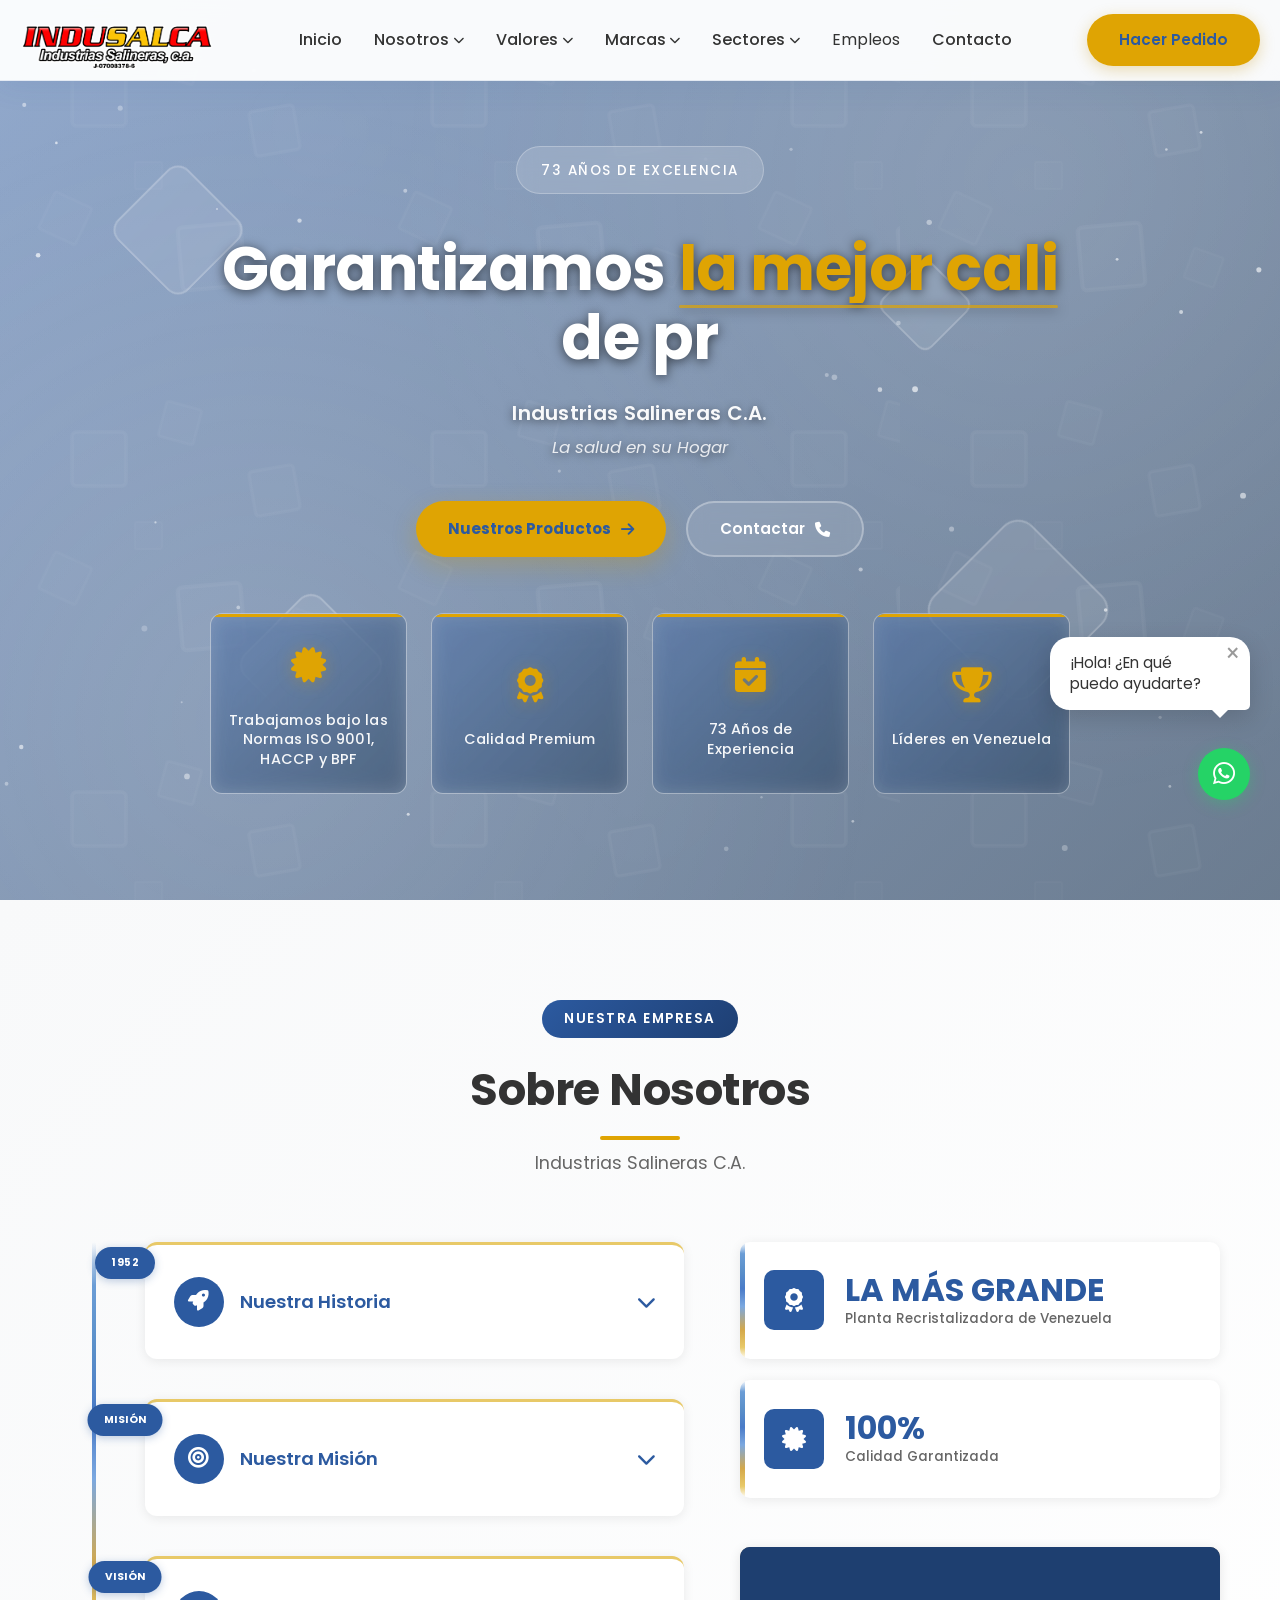
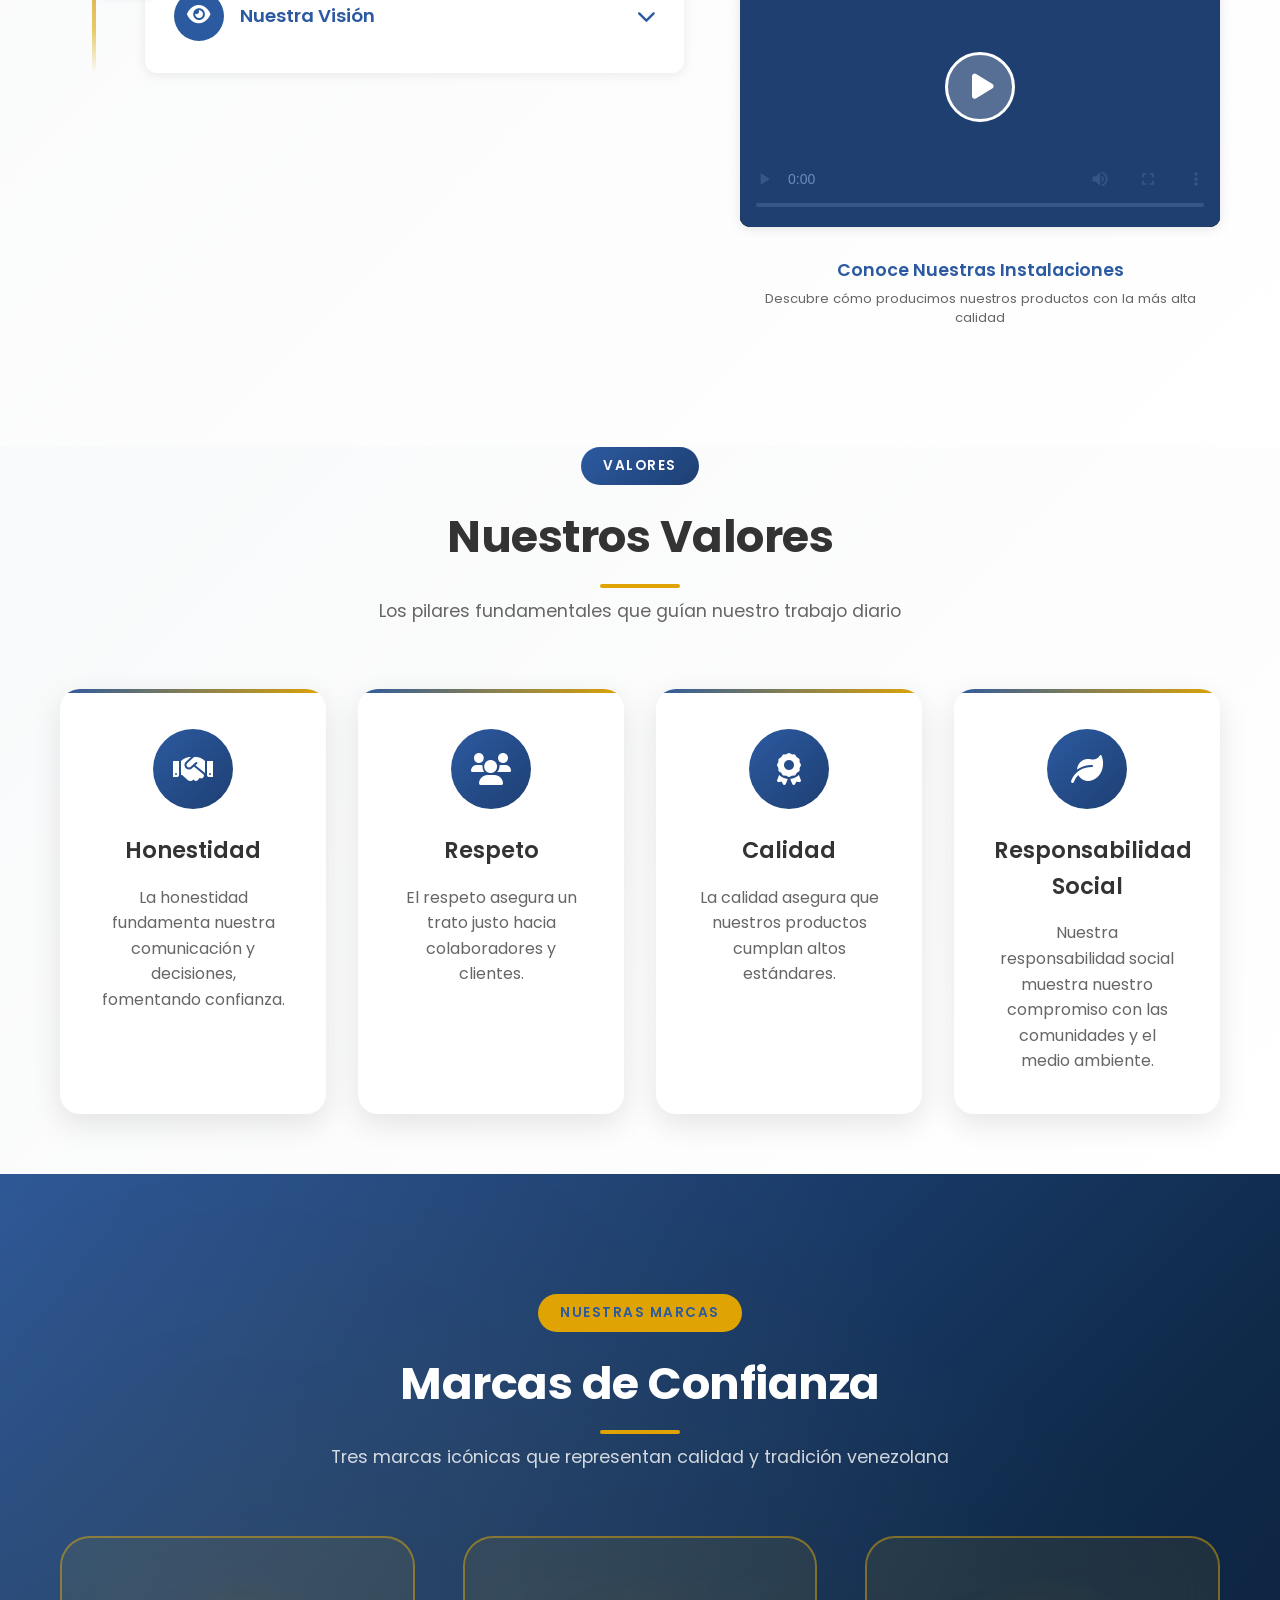
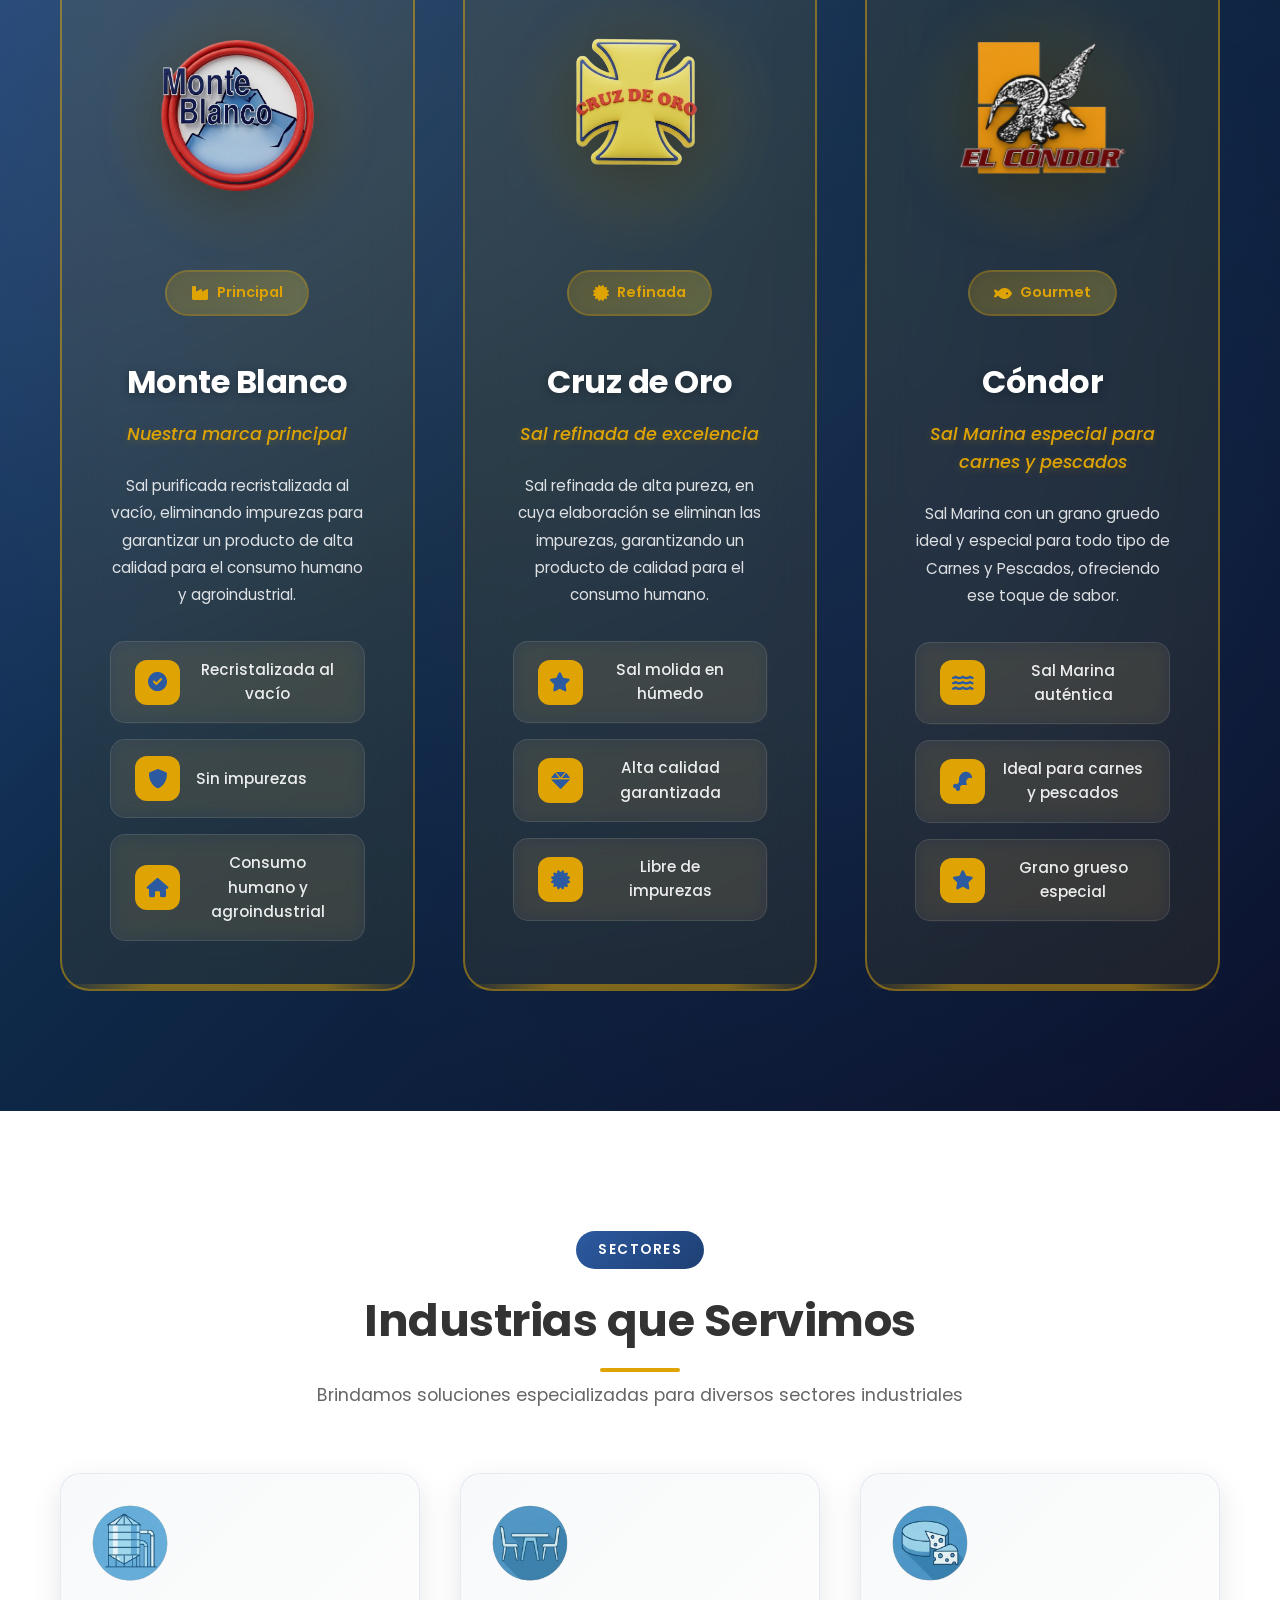
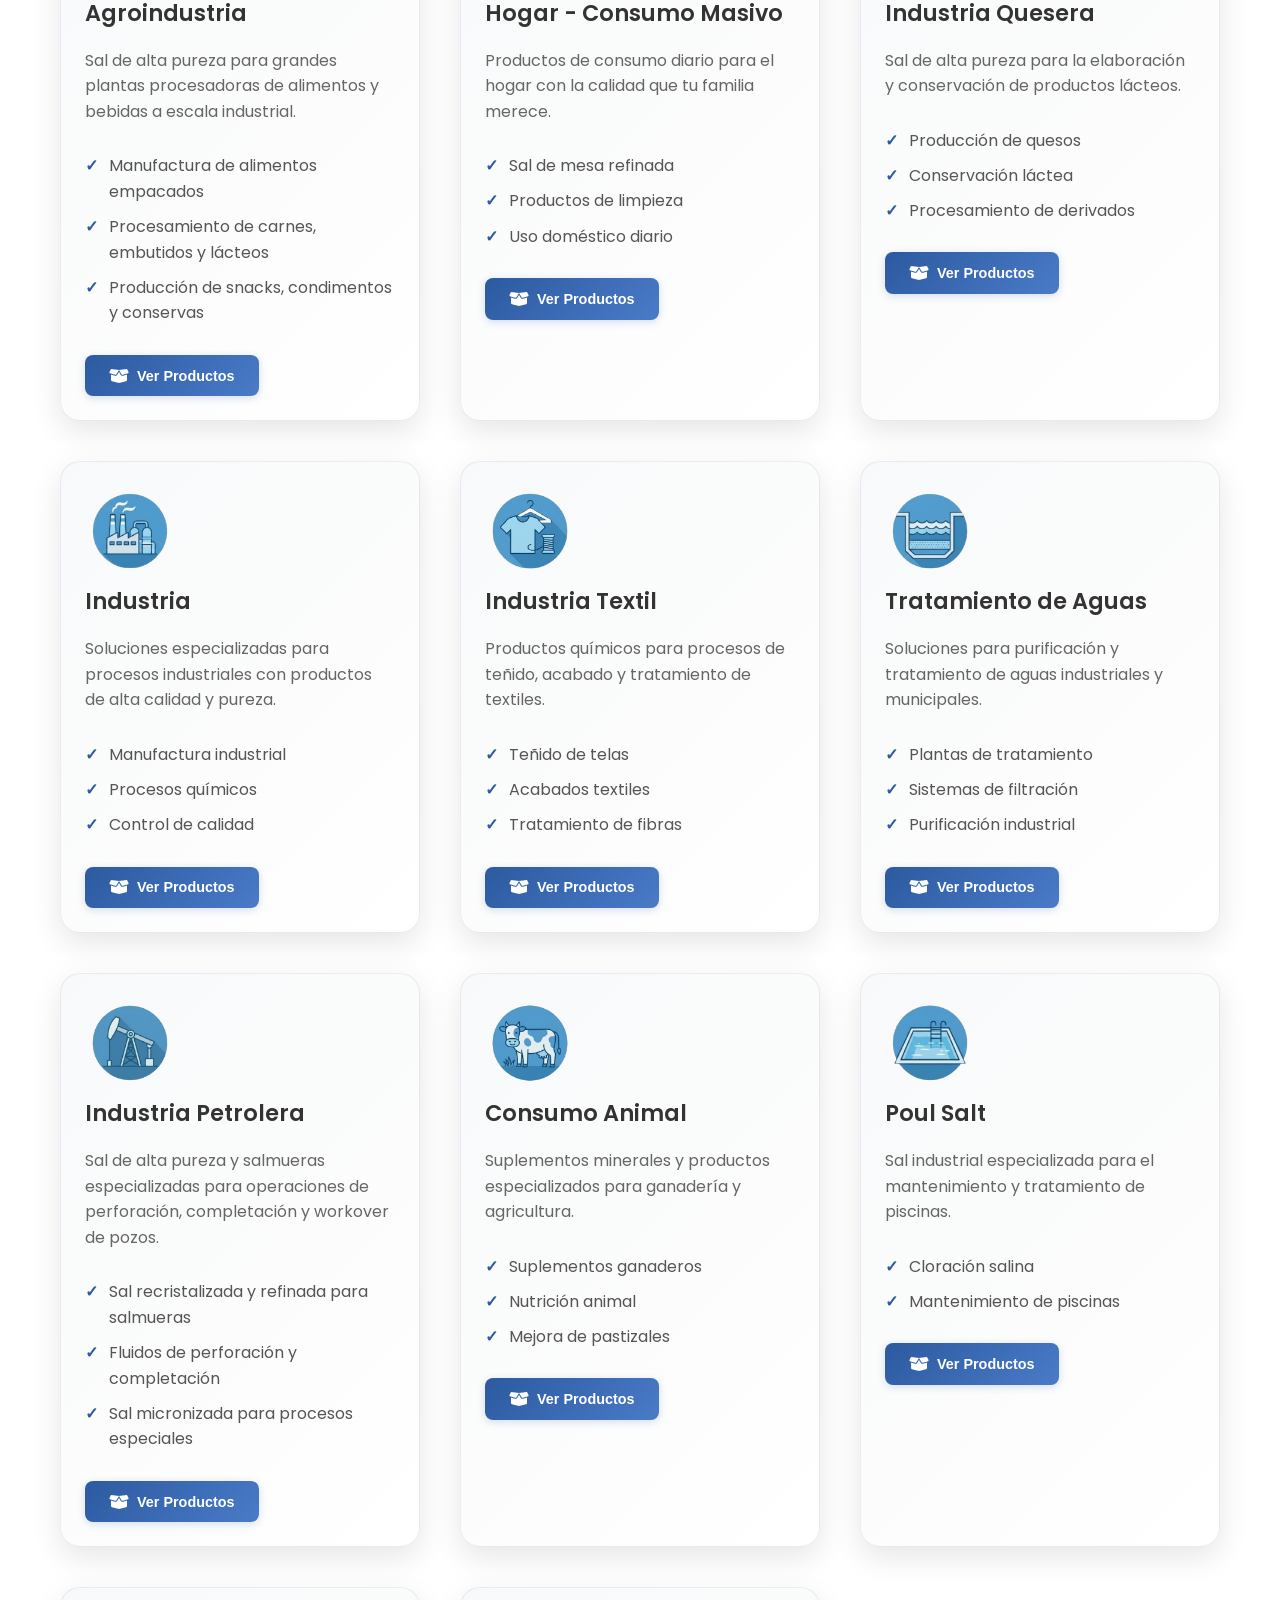
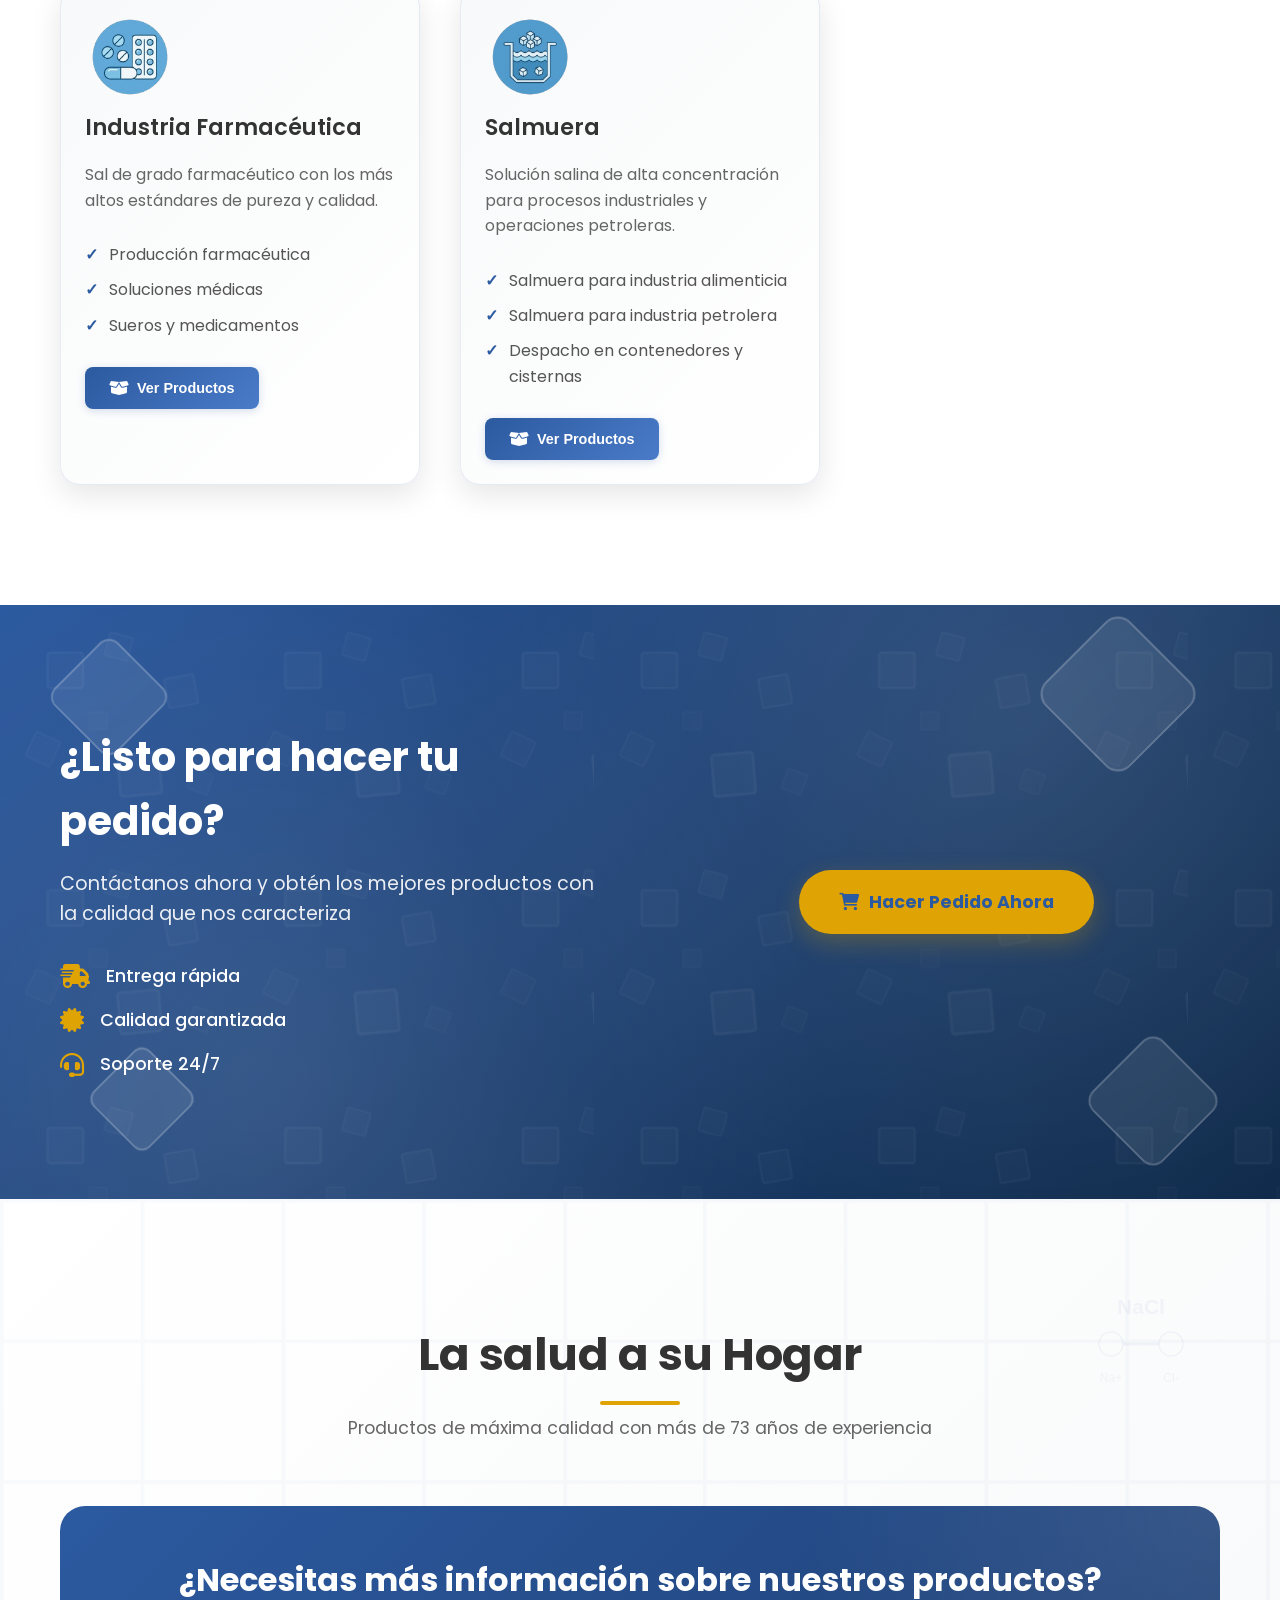
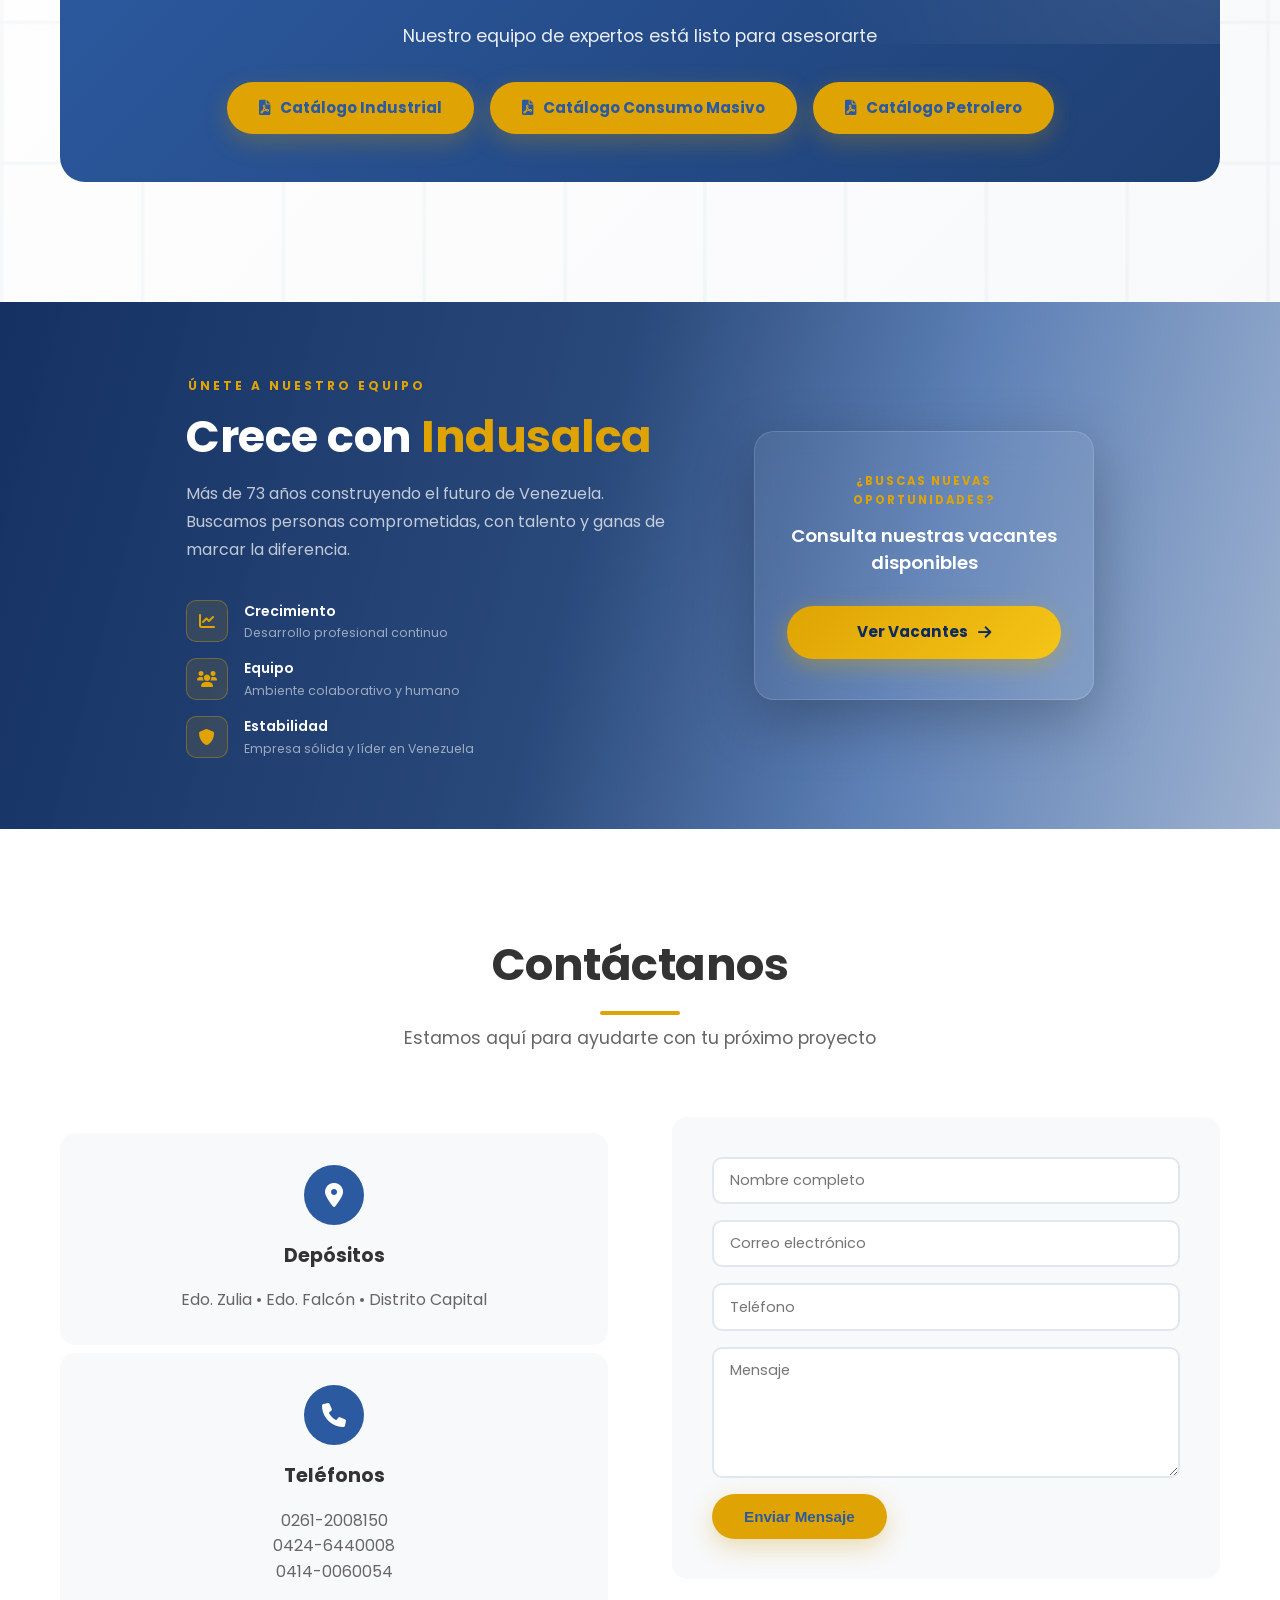
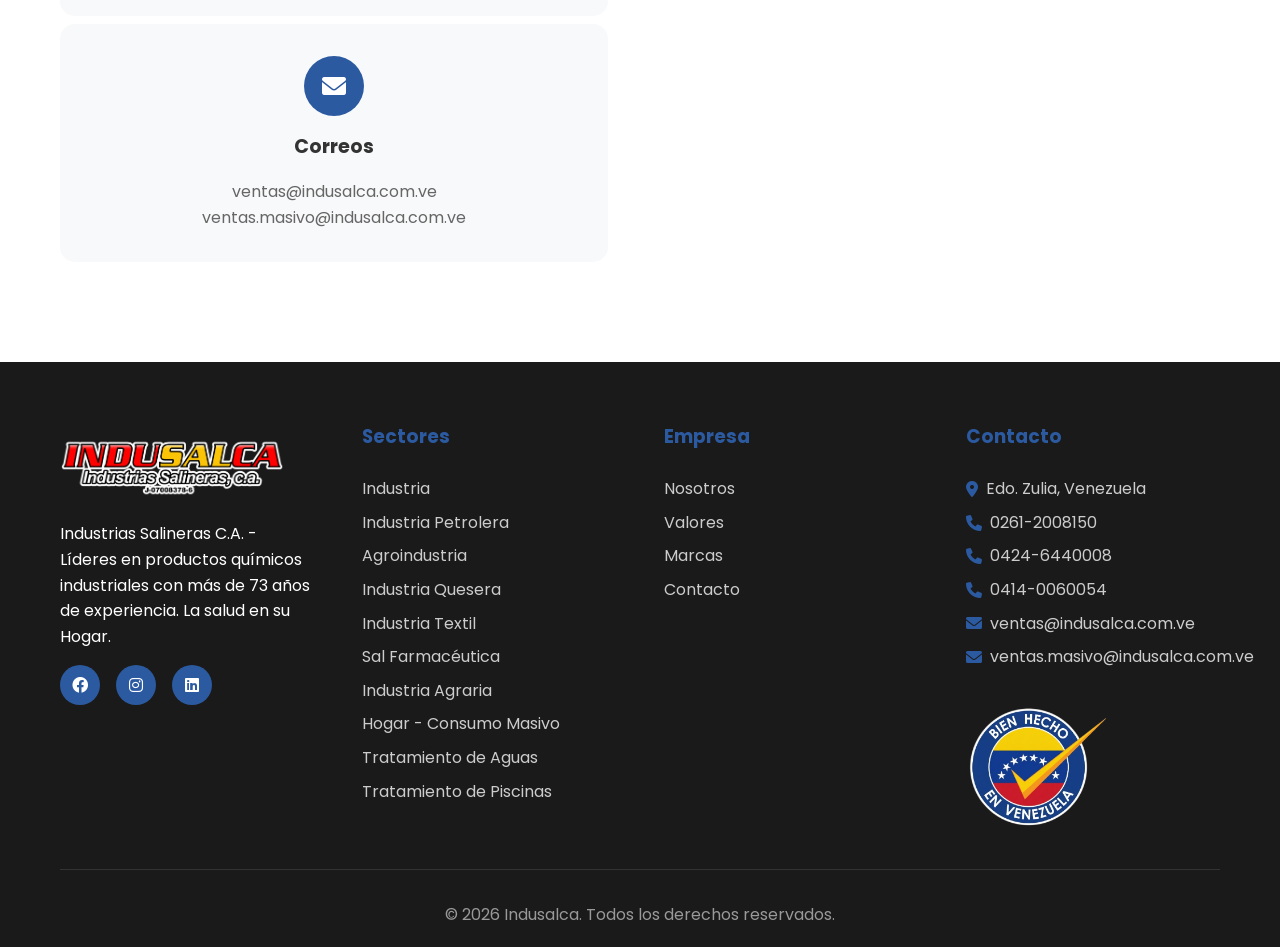
==== index.html @ 2ed5e4b3 "Banner empleos: nueva imagen Unsplash planta industrial" ====
<!DOCTYPE html>
<html lang="es">
<head>
    <meta charset="UTF-8">
    <meta name="viewport" content="width=device-width, initial-scale=1.0">
    <title>Indusalca</title>
    <link rel="icon" type="image/svg+xml" href="catalogo/icono.svg">
    <link rel="alternate icon" href="catalogo/icono.svg">
    <link rel="stylesheet" href="styles.css">
    <link rel="stylesheet" href="assets.css">
    <link rel="stylesheet" href="empleos.css">
    <link href="https://cdnjs.cloudflare.com/ajax/libs/font-awesome/6.0.0/css/all.min.css" rel="stylesheet">
    <link href="https://fonts.googleapis.com/css2?family=Poppins:wght@300;400;500;600;700&display=swap" rel="stylesheet">
</head>
<body>
    <!-- Navigation -->
    <nav class="navbar" id="navbar">
        <div class="nav-container">
            <div class="nav-logo">
                <img src="catalogo/logo1.png" alt="Indusalca" class="logo">
            </div>
            <ul class="nav-menu" id="nav-menu">
                <li class="nav-item">
                    <a href="#home" class="nav-link">Inicio</a>
                </li>
                <li class="nav-item dropdown">
                    <a href="#about" class="nav-link">
                        Nosotros
                        <i class="fas fa-chevron-down dropdown-icon"></i>
                    </a>
                    <ul class="dropdown-menu">
                        <li><a href="#about" onclick="openAccordionFromNav('historia')">Nuestra Historia</a></li>
                        <li><a href="#about" onclick="openAccordionFromNav('mision')">Nuestra Misión</a></li>
                        <li><a href="#about" onclick="openAccordionFromNav('vision')">Nuestra Visión</a></li>
                    </ul>
                </li>
                <li class="nav-item dropdown">
                    <a href="#values" class="nav-link">
                        Valores
                        <i class="fas fa-chevron-down dropdown-icon"></i>
                    </a>
                    <ul class="dropdown-menu">
                        <li><a href="#value-honestidad">Honestidad</a></li>
                        <li><a href="#value-respeto">Respeto</a></li>
                        <li><a href="#value-calidad">Calidad</a></li>
                        <li><a href="#value-responsabilidad">Responsabilidad Social</a></li>
                    </ul>
                </li>
                <li class="nav-item dropdown">
                    <a href="#marcas" class="nav-link">
                        Marcas
                        <i class="fas fa-chevron-down dropdown-icon"></i>
                    </a>
                    <ul class="dropdown-menu">
                        <li><a href="#marcas">Todas las Marcas</a></li>
                        <li><a href="#marcas" onclick="scrollToBrand('monte-blanco')">Monte Blanco</a></li>
                        <li><a href="#marcas" onclick="scrollToBrand('cruz-de-oro')">Cruz de Oro</a></li>
                        <li><a href="#marcas" onclick="scrollToBrand('condor')">Cóndor</a></li>
                    </ul>
                </li>
                <li class="nav-item dropdown">
                    <a href="#industries" class="nav-link">
                        Sectores
                        <i class="fas fa-chevron-down dropdown-icon"></i>
                    </a>
                    <ul class="dropdown-menu">
                        <li><a href="#industries" onclick="openSectorFromNav('industria')">Industria</a></li>
                        <li><a href="#industries" onclick="openSectorFromNav('petrolera')">Industria Petrolera</a></li>
                        <li><a href="#industries" onclick="openSectorFromNav('agroindustria')">Agroindustria</a></li>
                        <li><a href="#industries" onclick="openSectorFromNav('quesera')">Industria Quesera</a></li>
                        <li><a href="#industries" onclick="openSectorFromNav('textil')">Industria Textil</a></li>
                        <li><a href="#industries" onclick="openSectorFromNav('farmaceutica')">Industria Farmacéutica</a></li>
                        <li><a href="#industries" onclick="openSectorFromNav('agraria')">Consumo Animal</a></li>
                        <li><a href="#industries" onclick="openSectorFromNav('hogar')">Hogar - Consumo Masivo</a></li>
                        <li><a href="#industries" onclick="openSectorFromNav('aguas')">Tratamiento de Aguas</a></li>
                        <li><a href="#industries" onclick="openSectorFromNav('piscinas')">Poul Salt</a></li>
                    </ul>
                </li>
                <li class="nav-item">
                    <a href="#empleos-banner" class="nav-link nav-link-empleos">Empleos</a>
                </li>
                <li class="nav-item">
                    <a href="#contact" class="nav-link">Contacto</a>
                </li>
            </ul>
            <div class="nav-actions">
                <a href="#order" class="btn btn-order">Hacer Pedido</a>
            </div>
            <div class="hamburger" id="hamburger">
                <span class="bar"></span>
                <span class="bar"></span>
                <span class="bar"></span>
            </div>
        </div>
    </nav>

    <!-- Hero Section -->
    <section id="home" class="hero">
        <div class="hero-background">
            <div class="hero-overlay"></div>
            <div class="floating-elements">
                <div class="floating-element element-1"></div>
                <div class="floating-element element-2"></div>
                <div class="floating-element element-3"></div>
                <div class="floating-element element-4"></div>
            </div>
        </div>
        <div class="hero-content">
            <div class="hero-badge">
                <span class="badge-text">73 años de excelencia</span>
            </div>
            <div class="hero-text">
                <h1 class="hero-title">
                    <span class="animate-text">Garantizamos</span>
                    <span class="animate-text delay-1 highlight">la mejor calidad</span>
                    <span class="animate-text delay-2">de productos</span>
                </h1>
                <p class="hero-subtitle">
                    <span class="company-name">Industrias Salineras C.A.</span>
                    <span class="tagline">La salud en su Hogar</span>
                </p>
                <div class="hero-buttons">
                    <a href="#industries" class="btn btn-primary">
                        <span>Nuestros Productos</span>
                        <i class="fas fa-arrow-right"></i>
                    </a>
                    <a href="#contact" class="btn btn-secondary">
                        <span>Contactar</span>
                        <i class="fas fa-phone"></i>
                    </a>
                </div>
            </div>
            <div class="hero-stats">
                <div class="stat-item">
                    <div class="stat-icon">
                        <i class="fas fa-certificate"></i>
                    </div>
                    <div class="stat-label">Trabajamos bajo las Normas ISO 9001, HACCP y BPF</div>
                </div>
                <div class="stat-item">
                    <div class="stat-icon">
                        <i class="fas fa-award"></i>
                    </div>
                    <div class="stat-label">Calidad Premium</div>
                </div>
                <div class="stat-item">
                    <div class="stat-icon">
                        <i class="fas fa-calendar-check"></i>
                    </div>
                    <div class="stat-label">73 Años de Experiencia</div>
                </div>
                <div class="stat-item">
                    <div class="stat-icon">
                        <i class="fas fa-trophy"></i>
                    </div>
                    <div class="stat-label">Líderes en Venezuela</div>
                </div>
            </div>
        </div>
        
    </section>

    <!-- About Section -->
    <section id="about" class="about">
        <div class="container">
            <div class="section-header">
                <div class="section-badge">Nuestra Empresa</div>
                <h2 class="section-title">Sobre Nosotros</h2>
                <p class="section-subtitle">Industrias Salineras C.A.</p>
            </div>
            <div class="about-content">
                <div class="about-timeline-wrapper">
                    <div class="about-timeline">
                        <div class="timeline-item accordion-item" data-year="1952" id="accordion-historia">
                            <div class="timeline-content" onclick="toggleAccordion(this)">
                                <div class="timeline-header">
                                    <div class="timeline-icon">
                                        <i class="fas fa-rocket"></i>
                                    </div>
                                    <h3>Nuestra Historia</h3>
                                    <i class="fas fa-chevron-down accordion-arrow"></i>
                                </div>
                                <div class="accordion-body">
                                    <p>Industrias Salineras C.A. (INDUSALCA) es una de las primeras empresas del país comprometida al sector químico industrial. Con más de 72 años de experiencia, nos hemos consolidado como líderes en tecnología avanzada, siendo la Planta Recristalizadora más Grande de Venezuela. Con 73 años de experiencia, INDUSALCA se ha posicionado como una de las empresas más sólidas del país, expandiéndose en mercados nacionales e internacionales. La empresa se enorgullece de su atención al cliente y reputación, gracias a un equipo humano calificado que garantiza la calidad de sus productos. Además, trabajamos bajo las normas ISO 9001, HACCP y BPF, mejorando continuamente sus servicios en diversos sectores, incluyendo la industria alimentaria y petrolera.</p>
                                </div>
                            </div>
                        </div>
                        <div class="timeline-item accordion-item" data-year="MISIÓN" id="accordion-mision">
                            <div class="timeline-content" onclick="toggleAccordion(this)">
                                <div class="timeline-header">
                                    <div class="timeline-icon">
                                        <i class="fas fa-bullseye"></i>
                                    </div>
                                    <h3>Nuestra Misión</h3>
                                    <i class="fas fa-chevron-down accordion-arrow"></i>
                                </div>
                                <div class="accordion-body">
                                    <p>Somos una familia sólida, dedicada, capacitada y comprometida con el desarrollo del país. Ofrecemos productos de primera calidad que contribuyen al bienestar individual. Ofrecemos servicios técnicos y profesionales a nuestros clientes para garantizar la calidad que merecen, así como el desarrollo y crecimiento de nuestros empleados.</p>
                                </div>
                            </div>
                        </div>
                        <div class="timeline-item accordion-item" data-year="VISIÓN" id="accordion-vision">
                            <div class="timeline-content" onclick="toggleAccordion(this)">
                                <div class="timeline-header">
                                    <div class="timeline-icon">
                                        <i class="fas fa-eye"></i>
                                    </div>
                                    <h3>Nuestra Visión</h3>
                                    <i class="fas fa-chevron-down accordion-arrow"></i>
                                </div>
                                <div class="accordion-body">
                                    <p>Ser referencia de Latinoamérica en la fabricación, comercialización y distribución de los productos de sal y sus derivados, manteniendo los más altos estándares de calidad y servicio, manteniendo el liderazgo empresarial tanto en el mercado venezolano como en el internacional.</p>
                                </div>
                            </div>
                        </div>
                    </div>
                </div>
                <div class="about-visual">
                    <div class="company-metrics">
                        <div class="metric-card">
                            <div class="metric-icon">
                                <i class="fas fa-award"></i>
                            </div>
                            <div class="metric-info">
                                <div class="metric-value">LA MÁS GRANDE</div>
                                <div class="metric-label">Planta Recristalizadora de Venezuela</div>
                            </div>
                        </div>
                        <div class="metric-card">
                            <div class="metric-icon">
                                <i class="fas fa-certificate"></i>
                            </div>
                            <div class="metric-info">
                                <div class="metric-value">100%</div>
                                <div class="metric-label">Calidad Garantizada</div>
                            </div>
                        </div>
                    </div>
                    <div class="about-video-section">
                        <div class="video-container">
                            <video 
                                id="indusalca-video" 
                                controls 
                                poster="catalogo/masivo completo 16-9-03.png"
                                preload="metadata">
                                <source src="video/indusalca.mp4" type="video/mp4">
                                Tu navegador no soporta el elemento de video.
                            </video>
                            <div class="video-overlay">
                                <div class="play-button-large" onclick="playVideo()">
                                    <i class="fas fa-play"></i>
                                </div>
                            </div>
                        </div>
                        <div class="video-info">
                            <h3>Conoce Nuestras Instalaciones</h3>
                            <p>Descubre cómo producimos nuestros productos con la más alta calidad</p>
                        </div>
                    </div>
                </div>
            </div>
        </div>
    </section>

    <!-- Values Section -->
    <section id="values" class="values">
        <div class="container">
            <div class="section-header">
                <div class="section-badge">Valores</div>
                <h2 class="section-title">Nuestros Valores</h2>
                <p class="section-subtitle">Los pilares fundamentales que guían nuestro trabajo diario</p>
            </div>
            <div class="values-grid">
                <div class="value-card" id="value-honestidad">
                    <div class="value-icon">
                        <i class="fas fa-handshake"></i>
                    </div>
                    <h3>Honestidad</h3>
                    <p>La honestidad fundamenta nuestra comunicación y decisiones, fomentando confianza.</p>
                </div>
                <div class="value-card" id="value-respeto">
                    <div class="value-icon">
                        <i class="fas fa-users"></i>
                    </div>
                    <h3>Respeto</h3>
                    <p>El respeto asegura un trato justo hacia colaboradores y clientes.</p>
                </div>
                <div class="value-card" id="value-calidad">
                    <div class="value-icon">
                        <i class="fas fa-award"></i>
                    </div>
                    <h3>Calidad</h3>
                    <p>La calidad asegura que nuestros productos cumplan altos estándares.</p>
                </div>
                <div class="value-card" id="value-responsabilidad">
                    <div class="value-icon">
                        <i class="fas fa-leaf"></i>
                    </div>
                    <h3>Responsabilidad Social</h3>
                    <p>Nuestra responsabilidad social muestra nuestro compromiso con las comunidades y el medio ambiente.</p>
                </div>
            </div>
        </div>
    </section>

    <!-- Brands Section -->
    <section id="marcas" class="brands">
        <div class="brands-background">
            <div class="brands-overlay"></div>
            <div class="brands-pattern"></div>
        </div>
        <div class="container">
            <div class="section-header">
                <div class="section-badge">Nuestras Marcas</div>
                <h2 class="section-title">Marcas de Confianza</h2>
                <p class="section-subtitle">Tres marcas icónicas que representan calidad y tradición venezolana</p>
            </div>
            <div class="brands-grid">
                <div class="brand-card" id="monte-blanco" data-brand="monte-blanco">
                    <div class="brand-card-inner">
                        <div class="brand-logo-section">
                            <div class="brand-logo-wrapper">
                                <div class="logo-glow"></div>
                                <img src="catalogo/mb.png" alt="Monte Blanco" class="brand-logo">
                            </div>
                            <div class="brand-badge">
                                <i class="fas fa-industry"></i>
                                <span>Principal</span>
                            </div>
                        </div>
                        <div class="brand-content">
                            <h3>Monte Blanco</h3>
                            <p class="brand-tagline">Nuestra marca principal</p>
                            <p class="brand-description">Sal purificada recristalizada al vacío, eliminando impurezas para garantizar un producto de alta calidad para el consumo humano y agroindustrial.</p>
                            <div class="brand-features">
                                <div class="brand-feature">
                                    <div class="feature-icon">
                                        <i class="fas fa-check-circle"></i>
                                    </div>
                                    <span>Recristalizada al vacío</span>
                                </div>
                                <div class="brand-feature">
                                    <div class="feature-icon">
                                        <i class="fas fa-shield-alt"></i>
                                    </div>
                                    <span>Sin impurezas</span>
                                </div>
                                <div class="brand-feature">
                                    <div class="feature-icon">
                                        <i class="fas fa-home"></i>
                                    </div>
                                    <span>Consumo humano y agroindustrial</span>
                                </div>
                            </div>
                        </div>
                    </div>
                    <div class="brand-decoration"></div>
                </div>

                <div class="brand-card" id="cruz-de-oro" data-brand="cruz-de-oro">
                    <div class="brand-card-inner">
                        <div class="brand-logo-section">
                            <div class="brand-logo-wrapper">
                                <div class="logo-glow"></div>
                                <img src="catalogo/co.png" alt="Cruz de Oro" class="brand-logo">
                            </div>
                            <div class="brand-badge">
                                <i class="fas fa-certificate"></i>
                                <span>Refinada</span>
                            </div>
                        </div>
                        <div class="brand-content">
                            <h3>Cruz de Oro</h3>
                            <p class="brand-tagline">Sal refinada de excelencia</p>
                            <p class="brand-description">Sal refinada de alta pureza, en cuya elaboración se eliminan las impurezas, garantizando un producto de calidad para el consumo humano.</p>
                            <div class="brand-features">
                                <div class="brand-feature">
                                    <div class="feature-icon">
                                        <i class="fas fa-star"></i>
                                    </div>
                                    <span>Sal molida en húmedo</span>
                                </div>
                                <div class="brand-feature">
                                    <div class="feature-icon">
                                        <i class="fas fa-gem"></i>
                                    </div>
                                    <span>Alta calidad garantizada</span>
                                </div>
                                <div class="brand-feature">
                                    <div class="feature-icon">
                                        <i class="fas fa-certificate"></i>
                                    </div>
                                    <span>Libre de impurezas</span>
                                </div>
                            </div>
                        </div>
                    </div>
                    <div class="brand-decoration"></div>
                </div>

                <div class="brand-card" id="condor" data-brand="condor">
                    <div class="brand-card-inner">
                        <div class="brand-logo-section">
                            <div class="brand-logo-wrapper">
                                <div class="logo-glow"></div>
                                <img src="catalogo/condor.png" alt="Cóndor" class="brand-logo">
                            </div>
                            <div class="brand-badge">
                                <i class="fas fa-fish"></i>
                                <span>Gourmet</span>
                            </div>
                        </div>
                        <div class="brand-content">
                            <h3>Cóndor</h3>
                            <p class="brand-tagline">Sal Marina especial para carnes y pescados</p>
                            <p class="brand-description">Sal Marina con un grano gruedo ideal y especial para todo tipo de Carnes y Pescados, ofreciendo ese toque de sabor.</p>
                            <div class="brand-features">
                                <div class="brand-feature">
                                    <div class="feature-icon">
                                        <i class="fas fa-water"></i>
                                    </div>
                                    <span>Sal Marina auténtica</span>
                                </div>
                                <div class="brand-feature">
                                    <div class="feature-icon">
                                        <i class="fas fa-drumstick-bite"></i>
                                    </div>
                                    <span>Ideal para carnes y pescados</span>
                                </div>
                                <div class="brand-feature">
                                    <div class="feature-icon">
                                        <i class="fas fa-star"></i>
                                    </div>
                                    <span>Grano grueso especial</span>
                                </div>
                            </div>
                        </div>
                    </div>
                    <div class="brand-decoration"></div>
                </div>
            </div>
        </div>
    </section>

    <!-- Industries Section -->
    <section id="industries" class="industries">
        <div class="container">
            <div class="section-header">
                <div class="section-badge">Sectores</div>
                <h2 class="section-title">Industrias que Servimos</h2>
                <p class="section-subtitle">Brindamos soluciones especializadas para diversos sectores industriales</p>
            </div>
            <div class="industries-grid">
                <div class="industry-card">
                    <div class="industry-image">
                        <img src="catalogo/icono/agroindustria.png" alt="Agroindustria">
                    </div>
                    <div class="industry-content">
                        <h3>Agroindustria</h3>
                        <p>Sal de alta pureza para grandes plantas procesadoras de alimentos y bebidas a escala industrial.</p>
                        <ul>
                            <li>Manufactura de alimentos empacados</li>
                            <li>Procesamiento de carnes, embutidos y lácteos</li>
                            <li>Producción de snacks, condimentos y conservas</li>
                        </ul>
                        <button class="btn-ver-productos" onclick="openProductModal('agroindustria')">
                            <i class="fas fa-box-open"></i>
                            Ver Productos
                        </button>
                    </div>
                </div>
                <div class="industry-card">
                    <div class="industry-image">
                        <img src="catalogo/icono/hogar.png" alt="Hogar - Consumo Masivo">
                    </div>
                    <div class="industry-content">
                        <h3>Hogar - Consumo Masivo</h3>
                        <p>Productos de consumo diario para el hogar con la calidad que tu familia merece.</p>
                        <ul>
                            <li>Sal de mesa refinada</li>
                            <li>Productos de limpieza</li>
                            <li>Uso doméstico diario</li>
                        </ul>
                        <button class="btn-ver-productos" onclick="openProductModal('hogar')">
                            <i class="fas fa-box-open"></i>
                            Ver Productos
                        </button>
                    </div>
                </div>
                <div class="industry-card">
                    <div class="industry-image">
                        <img src="catalogo/icono/queso.png" alt="Industria Quesera">
                    </div>
                    <div class="industry-content">
                        <h3>Industria Quesera</h3>
                        <p>Sal de alta pureza para la elaboración y conservación de productos lácteos.</p>
                        <ul>
                            <li>Producción de quesos</li>
                            <li>Conservación láctea</li>
                            <li>Procesamiento de derivados</li>
                        </ul>
                        <button class="btn-ver-productos" onclick="openProductModal('quesera')">
                            <i class="fas fa-box-open"></i>
                            Ver Productos
                        </button>
                    </div>
                </div>
                <div class="industry-card">
                    <div class="industry-image">
                        <img src="catalogo/icono/industria.png" alt="Industria">
                    </div>
                    <div class="industry-content">
                        <h3>Industria</h3>
                        <p>Soluciones especializadas para procesos industriales con productos de alta calidad y pureza.</p>
                        <ul>
                            <li>Manufactura industrial</li>
                            <li>Procesos químicos</li>
                            <li>Control de calidad</li>
                        </ul>
                        <button class="btn-ver-productos" onclick="openProductModal('industria')">
                            <i class="fas fa-box-open"></i>
                            Ver Productos
                        </button>
                    </div>
                </div>
                <div class="industry-card">
                    <div class="industry-image">
                        <img src="catalogo/icono/textil.png" alt="Industria Textil">
                    </div>
                    <div class="industry-content">
                        <h3>Industria Textil</h3>
                        <p>Productos químicos para procesos de teñido, acabado y tratamiento de textiles.</p>
                        <ul>
                            <li>Teñido de telas</li>
                            <li>Acabados textiles</li>
                            <li>Tratamiento de fibras</li>
                        </ul>
                        <button class="btn-ver-productos" onclick="openProductModal('textil')">
                            <i class="fas fa-box-open"></i>
                            Ver Productos
                        </button>
                    </div>
                </div>
                <div class="industry-card">
                    <div class="industry-image">
                        <img src="catalogo/icono/aguas.png" alt="Tratamiento de Aguas">
                    </div>
                    <div class="industry-content">
                        <h3>Tratamiento de Aguas</h3>
                        <p>Soluciones para purificación y tratamiento de aguas industriales y municipales.</p>
                        <ul>
                            <li>Plantas de tratamiento</li>
                            <li>Sistemas de filtración</li>
                            <li>Purificación industrial</li>
                        </ul>
                        <button class="btn-ver-productos" onclick="openProductModal('aguas')">
                            <i class="fas fa-box-open"></i>
                            Ver Productos
                        </button>
                    </div>
                </div>
                <div class="industry-card">
                    <div class="industry-image">
                        <img src="catalogo/icono/petroleo.png" alt="Industria Petrolera">
                    </div>
                    <div class="industry-content">
                        <h3>Industria Petrolera</h3>
                        <p>Sal de alta pureza y salmueras especializadas para operaciones de perforación, completación y workover de pozos.</p>
                        <ul>
                            <li>Sal recristalizada y refinada para salmueras</li>
                            <li>Fluidos de perforación y completación</li>
                            <li>Sal micronizada para procesos especiales</li>
                        </ul>
                        <button class="btn-ver-productos" onclick="openProductModal('petrolera')">
                            <i class="fas fa-box-open"></i>
                            Ver Productos
                        </button>
                    </div>
                </div>
                <div class="industry-card">
                    <div class="industry-image">
                        <img src="catalogo/icono/animal.png" alt="Consumo Animal">
                    </div>
                    <div class="industry-content">
                        <h3>Consumo Animal</h3>
                        <p>Suplementos minerales y productos especializados para ganadería y agricultura.</p>
                        <ul>
                            <li>Suplementos ganaderos</li>
                            <li>Nutrición animal</li>
                            <li>Mejora de pastizales</li>
                        </ul>
                        <button class="btn-ver-productos" onclick="openProductModal('agraria')">
                            <i class="fas fa-box-open"></i>
                            Ver Productos
                        </button>
                    </div>
                </div>
                <div class="industry-card">
                    <div class="industry-image">
                        <img src="catalogo/icono/piscinas.png" alt="Poul Salt">
                    </div>
                    <div class="industry-content">
                        <h3>Poul Salt</h3>
                        <p>Sal industrial especializada para el mantenimiento y tratamiento de piscinas.</p>
                        <ul>
                            <li>Cloración salina</li>
                            <li>Mantenimiento de piscinas</li>
                        </ul>
                        <button class="btn-ver-productos" onclick="openProductModal('piscinas')">
                            <i class="fas fa-box-open"></i>
                            Ver Productos
                        </button>
                    </div>
                </div>
                <div class="industry-card">
                    <div class="industry-image">
                        <img src="catalogo/icono/farmacia.png" alt="Industria Farmacéutica">
                    </div>
                    <div class="industry-content">
                        <h3>Industria Farmacéutica</h3>
                        <p>Sal de grado farmacéutico con los más altos estándares de pureza y calidad.</p>
                        <ul>
                            <li>Producción farmacéutica</li>
                            <li>Soluciones médicas</li>
                            <li>Sueros y medicamentos</li>
                        </ul>
                        <button class="btn-ver-productos" onclick="openProductModal('farmaceutica')">
                            <i class="fas fa-box-open"></i>
                            Ver Productos
                        </button>
                    </div>
                </div>
                <div class="industry-card">
                    <div class="industry-image">
                        <img src="catalogo/icono/salmura.png" alt="Salmuera">
                    </div>
                    <div class="industry-content">
                        <h3>Salmuera</h3>
                        <p>Solución salina de alta concentración para procesos industriales y operaciones petroleras.</p>
                        <ul>
                            <li>Salmuera para industria alimenticia</li>
                            <li>Salmuera para industria petrolera</li>
                            <li>Despacho en contenedores y cisternas</li>
                        </ul>
                        <button class="btn-ver-productos" onclick="openProductModal('salmuera')">
                            <i class="fas fa-box-open"></i>
                            Ver Productos
                        </button>
                    </div>
                </div>
            </div>
        </div>
    </section>

    <!-- Order CTA Section - Updated -->
    <section id="order" class="order-cta">
        <div class="order-background">
            <div class="order-overlay"></div>
            <div class="order-floating-elements">
                <div class="order-floating-element order-element-1"></div>
                <div class="order-floating-element order-element-2"></div>
                <div class="order-floating-element order-element-3"></div>
                <div class="order-floating-element order-element-4"></div>
            </div>
        </div>
        <div class="container">
            <div class="order-content">
                <div class="order-text">
                    <h2>¿Listo para hacer tu pedido?</h2>
                    <p>Contáctanos ahora y obtén los mejores productos con la calidad que nos caracteriza</p>
                    <div class="order-benefits">
                        <div class="benefit-item">
                            <i class="fas fa-shipping-fast"></i>
                            <span>Entrega rápida</span>
                        </div>
                        <div class="benefit-item">
                            <i class="fas fa-certificate"></i>
                            <span>Calidad garantizada</span>
                        </div>
                        <div class="benefit-item">
                            <i class="fas fa-headset"></i>
                            <span>Soporte 24/7</span>
                        </div>
                    </div>
                </div>
                <div class="order-actions">
                    <a href="#contact" class="btn btn-primary btn-large">
                        <i class="fas fa-shopping-cart"></i>
                        Hacer Pedido Ahora
                    </a>
                    <!-- <div class="contact-info">
                        <div class="contact-item">
                            <i class="fas fa-phone"></i>
                            <span>+58 (0414) 006-0054</span>
                        </div>
                        <div class="contact-item">
                            <i class="fas fa-whatsapp"></i>
                            <span>WhatsApp disponible</span>
                        </div>
                    </div>-->
                </div>
            </div>
        </div>
    </section>

    <!-- Products Section -->
    <section id="services" class="services">
        <div class="container">
            <div class="section-header">
               <!-- <div class="section-badge">Categorías</div>-->
                <h2 class="section-title">La salud a su Hogar</h2>
                <p class="section-subtitle">Productos de máxima calidad con más de 73 años de experiencia</p>
            </div>
            <!--<div class="products-showcase-grid">
                <div class="product-card featured">
                    <div class="product-image-container">
                        <img src="catalogo/masivo completo 16-9-03-editado.png" alt="Sal Doméstica" class="product-image">
                        <div class="product-glow"></div>
                    </div>
                    <div class="product-content">
                        <h3>Sal Doméstica</h3>
                        <p class="product-description">Sal refinada de la más alta pureza, ideal para el consumo doméstico y la preparación de alimentos.</p>
                        <div class="product-features">
                            <span class="feature-tag">Premium</span>
                            <span class="feature-tag">Pureza Máxima</span>
                            <span class="feature-tag">Uso Doméstico</span>
                        </div>
                        <a href="productos.html" class="product-cta">
                            <span>Conocer más</span>
                            <i class="fas fa-arrow-right"></i>
                        </a>
                    </div>
                </div>

                <div class="product-card industrial">
                    <div class="product-image-container">
                        <img src="catalogo/MB INDUSTRIAL-06-editar.jpg" alt="Sal Industrial" class="product-image">
                        <div class="product-glow"></div>
                    </div>
                    <div class="product-content">
                        <h3>Sal Industrial</h3>
                        <p class="product-description">Sal especializada para procesos industriales con los más altos estándares de calidad.</p>
                        <div class="product-features">
                            <span class="feature-tag">Uso Industrial</span>
                            <span class="feature-tag">Alta Pureza</span>
                        </div>
                        <a href="productos.html" class="product-cta">
                            <span>Conocer más</span>
                            <i class="fas fa-arrow-right"></i>
                        </a>
                    </div>
                </div>
            </div>-->
            
            <div class="products-cta-section">
                <div class="cta-content">
                    <h3>¿Necesitas más información sobre nuestros productos?</h3>
                    <p>Nuestro equipo de expertos está listo para asesorarte</p>
                    <div class="cta-buttons">
                        <a href="pdf/INDUSTRIAL.pdf" download="INDUSTRIAL.pdf" class="btn btn-primary">
                            <i class="fas fa-file-pdf"></i>
                            Catálogo Industrial
                        </a>
                        <a href="pdf/MASIVO.pdf" download="MASIVO.pdf" class="btn btn-primary">
                            <i class="fas fa-file-pdf"></i>
                            Catálogo Consumo Masivo
                        </a>
                        <a href="pdf/CATÁLOGO PETROLEO Completado VEC BOLD.pdf" download="CATÁLOGO PETROLEO Completado VEC BOLD.pdf" class="btn btn-primary">
                            <i class="fas fa-file-pdf"></i>
                            Catálogo Petrolero
                        </a>
                    </div>
                </div>
            </div>
        </div>
    </section>

    <!-- Projects Section 
    <section id="projects" class="projects">
        <div class="container">
            <div class="section-header">
                <h2 class="section-title">Nuestras Categorías</h2>
                <p class="section-subtitle">Productos organizados por categorías industriales</p>
            </div>
            <div class="projects-filter">
                <button class="filter-btn active" data-filter="all">Todos</button>
                <button class="filter-btn" data-filter="sal-industrial">Sal Industrial</button>
                <button class="filter-btn" data-filter="sal-domestica">Sal Doméstica</button>
                <button class="filter-btn" data-filter="galletas">Galletas</button>
                <button class="filter-btn" data-filter="cafe">Café</button>
            </div>
            <div class="projects-grid">
                <div class="project-card" data-category="sal-industrial">
                    <div class="project-image">
                        <img src="catalogo/MB INDUSTRIAL-06.jpg" alt="Sal Industrial">
                        <div class="project-overlay">
                            <div class="project-info">
                                <h3>Sal Industrial</h3>
                                <p>Para procesos industriales especializados</p>
                                <a href="productos.html" class="project-link"><i class="fas fa-external-link-alt"></i></a>
                            </div>
                        </div>
                    </div>
                </div>
                <div class="project-card" data-category="sal-domestica">
                    <div class="project-image">
                        <img src="catalogo/SAL CRUZ DE ORO BLUE-08.png" alt="Sal Doméstica">
                        <div class="project-overlay">
                            <div class="project-info">
                                <h3>Sal Doméstica</h3>
                                <p>Sal refinada para uso doméstico</p>
                                <a href="productos.html" class="project-link"><i class="fas fa-external-link-alt"></i></a>
                            </div>
                        </div>
                    </div>
                </div>
                <div class="project-card" data-category="galletas">
                    <div class="project-image">
                        <img src="catalogo/masivo completo 16-9-15.png" alt="Galletas">
                        <div class="project-overlay">
                            <div class="project-info">
                                <h3>Galletas Premium</h3>
                                <p>Deliciosas galletas de alta calidad</p>
                                <a href="productos.html" class="project-link"><i class="fas fa-external-link-alt"></i></a>
                            </div>
                        </div>
                    </div>
                </div>
                <div class="project-card" data-category="cafe">
                    <div class="project-image">
                        <img src="catalogo/masivo completo 16-9-20.png" alt="Café">
                        <div class="project-overlay">
                            <div class="project-info">
                                <h3>Café Venezolano</h3>
                                <p>Café de origen con aroma excepcional</p>
                                <a href="productos.html" class="project-link"><i class="fas fa-external-link-alt"></i></a>
                            </div>
                        </div>
                    </div>
                </div>
                <div class="project-card" data-category="sal-industrial">
                    <div class="project-image">
                        <img src="catalogo/SAL EVAPORADA.jpg" alt="Sal Refinada">
                        <div class="project-overlay">
                            <div class="project-info">
                                <h3>Sal Refinada</h3>
                                <p>Sal de alta pureza para industria</p>
                                <a href="productos.html" class="project-link"><i class="fas fa-external-link-alt"></i></a>
                            </div>
                        </div>
                    </div>
                </div>
                <div class="project-card" data-category="galletas">
                    <div class="project-image">
                        <img src="catalogo/masivo completo 16-9-16.png" alt="Galletas Variadas">
                        <div class="project-overlay">
                            <div class="project-info">
                                <h3>Variedad de Galletas</h3>
                                <p>Amplia gama de sabores y texturas</p>
                                <a href="productos.html" class="project-link"><i class="fas fa-external-link-alt"></i></a>
                            </div>
                        </div>
                    </div>
                </div>
            </div>
        </div>
    </section>-->

    <!-- Empleos Banner -->
    <section id="empleos-banner" class="empleos-banner">
        <div class="empleos-banner-bg" style="background-image: url('https://images.unsplash.com/photo-1504307651254-35680f356dfd?w=1600&auto=format&fit=crop&q=80');"></div>
        <div class="empleos-banner-overlay"></div>
        <div class="container">
            <div class="empleos-banner-content">
                <div class="empleos-banner-left">
                    <span class="empleos-eyebrow">Únete a nuestro equipo</span>
                    <h2>Crece con <span class="empleos-highlight">Indusalca</span></h2>
                    <p>Más de 73 años construyendo el futuro de Venezuela. Buscamos personas comprometidas, con talento y ganas de marcar la diferencia.</p>
                    <div class="empleos-pillars">
                        <div class="empleo-pillar">
                            <i class="fas fa-chart-line"></i>
                            <div><strong>Crecimiento</strong><span>Desarrollo profesional continuo</span></div>
                        </div>
                        <div class="empleo-pillar">
                            <i class="fas fa-users"></i>
                            <div><strong>Equipo</strong><span>Ambiente colaborativo y humano</span></div>
                        </div>
                        <div class="empleo-pillar">
                            <i class="fas fa-shield-alt"></i>
                            <div><strong>Estabilidad</strong><span>Empresa sólida y líder en Venezuela</span></div>
                        </div>
                    </div>
                </div>
                <div class="empleos-banner-right">
                    <div class="empleos-cta-card">
                        <p class="empleos-cta-label">¿Buscas nuevas oportunidades?</p>
                        <h3>Consulta nuestras vacantes disponibles</h3>
                        <a href="empleos.html" class="btn-empleos">
                            Ver Vacantes
                            <i class="fas fa-arrow-right"></i>
                        </a>
                    </div>
                </div>
            </div>
        </div>
    </section>

    <!-- Contact Section -->
    <section id="contact" class="contact">
        <div class="container">
            <div class="section-header">
                <h2 class="section-title">Contáctanos</h2>
                <p class="section-subtitle">Estamos aquí para ayudarte con tu próximo proyecto</p>
            </div>
            <div class="contact-content">
                <div class="contact-info">
                    <div class="contact-card">
                        <div class="contact-icon">
                            <i class="fas fa-map-marker-alt"></i>
                        </div>
                        <h3>Depósitos</h3>
                        <p>Edo. Zulia • Edo. Falcón • Distrito Capital</p>
                    </div>
                    <div class="contact-card">
                        <div class="contact-icon">
                            <i class="fas fa-phone"></i>
                        </div>
                        <h3>Teléfonos</h3>
                        <p>0261-2008150</p>
                        <p>0424-6440008</p>
                        <p>0414-0060054</p>
                    </div>
                    <div class="contact-card">
                        <div class="contact-icon">
                            <i class="fas fa-envelope"></i>
                        </div>
                        <h3>Correos</h3>
                        <p>ventas@indusalca.com.ve</p>
                        <p>ventas.masivo@indusalca.com.ve</p>
                    </div>
                </div>
                <div class="contact-form">
                    <form id="contactForm">
                        <div class="form-group">
                            <input type="text" id="name" name="name" placeholder="Nombre completo" required>
                        </div>
                        <div class="form-group">
                            <input type="email" id="email" name="email" placeholder="Correo electrónico" required>
                        </div>
                        <div class="form-group">
                            <input type="tel" id="phone" name="phone" placeholder="Teléfono">
                        </div>
                        <div class="form-group">
                            <textarea id="message" name="message" placeholder="Mensaje" rows="5" required></textarea>
                        </div>
                        <button type="submit" class="btn btn-primary">Enviar Mensaje</button>
                    </form>
                </div>
            </div>
        </div>
    </section>

    <!-- Modal de Productos -->
    <div id="productModal" class="product-modal">
        <div class="modal-content">
            <div class="modal-header">
                <h2 id="modalTitle">Catálogo de Productos</h2>
                <button class="modal-close" onclick="closeProductModal()">
                    <i class="fas fa-times"></i>
                </button>
            </div>
            <div class="modal-body" id="modalBody">
                <!-- El contenido se cargará dinámicamente -->
            </div>
        </div>
    </div>

    <!-- Footer -->
    <footer class="footer">
        <div class="container">
            <div class="footer-content">
                <div class="footer-section">
                    <div class="footer-logo">
                        <img src="catalogo/logo1.png" alt="Indusalca">
                    </div>
                    <p>Industrias Salineras C.A. - Líderes en productos químicos industriales con más de 73 años de experiencia. La salud en su Hogar.</p>
                    <div class="social-links">
                        <a href="https://www.facebook.com/indusalcave/"><i class="fab fa-facebook"></i></a>
                        <a href="https://www.instagram.com/indusalcave/?hl=es"><i class="fab fa-instagram"></i></a>
                        <a href="https://ve.linkedin.com/company/industrias-salineras-ca-indusalca"><i class="fab fa-linkedin"></i></a>
                    </div>
                </div>
                <div class="footer-section">
                    <h3>Sectores</h3>
                    <ul>
                        <li><a href="#industries">Industria</a></li>
                        <li><a href="#industries">Industria Petrolera</a></li>
                        <li><a href="#industries">Agroindustria</a></li>
                        <li><a href="#industries">Industria Quesera</a></li>
                        <li><a href="#industries">Industria Textil</a></li>
                        <li><a href="#industries">Sal Farmacéutica</a></li>
                        <li><a href="#industries">Industria Agraria</a></li>
                        <li><a href="#industries">Hogar - Consumo Masivo</a></li>
                        <li><a href="#industries">Tratamiento de Aguas</a></li>
                        <li><a href="#industries">Tratamiento de Piscinas</a></li>
                    </ul>
                </div>
                <div class="footer-section">
                    <h3>Empresa</h3>
                    <ul>
                        <li><a href="#about">Nosotros</a></li>
                        <li><a href="#values">Valores</a></li>
                        <li><a href="#marcas">Marcas</a></li>
                        <li><a href="#contact">Contacto</a></li>
                    </ul>
                </div>
                <div class="footer-section">
                    <h3>Contacto</h3>
                    <div class="footer-contact">
                        <p><i class="fas fa-map-marker-alt"></i> Edo. Zulia, Venezuela</p>
                        <p><i class="fas fa-phone"></i> 0261-2008150</p>
                        <p><i class="fas fa-phone"></i> 0424-6440008</p>
                        <p><i class="fas fa-phone"></i> 0414-0060054</p>
                        <p><i class="fas fa-envelope"></i> ventas@indusalca.com.ve</p>
                        <p><i class="fas fa-envelope"></i> ventas.masivo@indusalca.com.ve</p>
                    </div>
                    <div class="footer-badge">
                        <img src="catalogo/bien hecho en Venezuela.png" alt="Hecho en Venezuela" class="venezuela-badge">
                    </div>
                </div>
            </div>
            <div class="footer-bottom">
                <p>&copy; 2026 Indusalca. Todos los derechos reservados.</p>
            </div>
        </div>
    </footer>

    <!-- WhatsApp Floating Button with Salin -->
    <div class="whatsapp-float" id="whatsapp-float">
        <div class="whatsapp-message" id="whatsapp-message">
            <div class="message-bubble">
                <p>¡Hola! ¿En qué puedo ayudarte?</p>
                <span class="message-close" onclick="closeWhatsAppMessage()">&times;</span>
            </div>
        </div>
        <a href="https://wa.me/584140060054?text=Hola,%20me%20gustaría%20obtener%20información%20sobre%20sus%20productos" 
           target="_blank" 
           class="whatsapp-button"
           title="Contáctanos por WhatsApp">
            <i class="fab fa-whatsapp"></i>
        </a>
    </div>

    <script src="script.js"></script>
</body>
</html>
---- styles.css ----
/* Reset and Base Styles */
* {
    margin: 0;
    padding: 0;
    box-sizing: border-box;
}

html {
    scroll-behavior: smooth;
}

body {
    font-family: 'Poppins', sans-serif;
    line-height: 1.6;
    color: #333;
    overflow-x: hidden;
    background: linear-gradient(135deg, #f8f9fa 0%, #e9ecef 100%);
}

/* Custom Scrollbar */
::-webkit-scrollbar {
    width: 8px;
}

::-webkit-scrollbar-track {
    background: #f1f1f1;
}

::-webkit-scrollbar-thumb {
    background: linear-gradient(135deg, #2c5aa0, #1e3f73);
    border-radius: 10px;
}

::-webkit-scrollbar-thumb:hover {
    background: linear-gradient(135deg, #1e3f73, #2c5aa0);
}

.container {
    max-width: 1200px;
    margin: 0 auto;
    padding: 0 20px;
}

/* Navigation */
.navbar {
    position: fixed;
    top: 0;
    width: 100%;
    background: rgba(255, 255, 255, 0.95);
    backdrop-filter: blur(20px);
    z-index: 1000;
    transition: all 0.4s cubic-bezier(0.4, 0, 0.2, 1);
    box-shadow: 0 4px 30px rgba(44, 90, 160, 0.1);
    border-bottom: 1px solid rgba(44, 90, 160, 0.1);
}

.navbar.scrolled {
    background: rgba(255, 255, 255, 0.98);
    box-shadow: 0 2px 30px rgba(0, 0, 0, 0.15);
}

.nav-container {
    max-width: 1400px;
    margin: 0 auto;
    padding: 0 20px;
    display: flex;
    justify-content: space-between;
    align-items: center;
    height: 80px;
}

.nav-actions {
    display: flex;
    gap: 1rem;
    align-items: center;
}

.btn-order {
    background: linear-gradient(135deg, #dfa403, #dfa403);
    color: #2c5aa0;
    padding: 10px 20px;
    border-radius: 25px;
    text-decoration: none;
    font-weight: 600;
    font-size: 0.9rem;
    transition: all 0.3s ease;
    box-shadow: 0 4px 15px rgba(200, 150, 12, 0.3);
}

.btn-order:hover {
    transform: translateY(-2px);
    box-shadow: 0 6px 20px rgba(200, 150, 12, 0.4);
}

.btn-meeting {
    background: rgba(44, 90, 160, 0.1);
    color: #2c5aa0;
    border: 2px solid #2c5aa0;
    padding: 10px 20px;
    border-radius: 25px;
    text-decoration: none;
    font-weight: 600;
    font-size: 0.9rem;
    transition: all 0.3s ease;
    display: flex;
    align-items: center;
    gap: 8px;
}

.btn-meeting:hover {
    background: #2c5aa0;
    color: white;
    transform: translateY(-2px);
}

.nav-logo {
    display: flex;
    align-items: center;
    font-size: 1.5rem;
    font-weight: 700;
    color: #2c5aa0;
    padding: 5px 0;
}

.nav-logo img {
    height: 40px;
    margin-right: 10px;
}

.nav-menu {
    display: flex;
    list-style: none;
    gap: 2rem;
}

.nav-link {
    text-decoration: none;
    color: #333;
    font-weight: 500;
    transition: all 0.3s ease;
    position: relative;
    display: flex;
    align-items: center;
    gap: 0.3rem;
}

.nav-link::after {
    content: '';
    position: absolute;
    bottom: -5px;
    left: 0;
    width: 0;
    height: 2px;
    background: #dfa403;
    transition: width 0.3s ease;
}

.nav-link:hover::after,
.nav-link.is-active::after {
    width: 100%;
}

.nav-link.is-active {
    color: #2c5aa0;
    font-weight: 600;
}

/* Dropdown Menu */
.nav-item.dropdown {
    position: relative;
}

.dropdown-icon {
    font-size: 0.7rem;
    transition: transform 0.3s ease;
}

.nav-item.dropdown:hover .dropdown-icon {
    transform: rotate(180deg);
}

.dropdown-menu {
    position: absolute;
    top: 100%;
    left: 0;
    background: white;
    min-width: 220px;
    box-shadow: 0 4px 20px rgba(0, 0, 0, 0.15);
    border-radius: 8px;
    padding: 0.5rem 0;
    list-style: none;
    opacity: 0;
    visibility: hidden;
    transform: translateY(-10px);
    transition: all 0.3s ease;
    z-index: 1000;
    margin-top: 0.5rem;
}

.nav-item.dropdown:hover .dropdown-menu {
    opacity: 1;
    visibility: visible;
    transform: translateY(0);
}

.dropdown-menu li {
    padding: 0;
}

.dropdown-menu a {
    display: block;
    padding: 0.8rem 1.2rem;
    color: #333;
    text-decoration: none;
    transition: all 0.3s ease;
    font-size: 0.95rem;
}

.dropdown-menu a:hover {
    background: #f8f9fa;
    color: #2c5aa0;
    padding-left: 1.5rem;
}

.hamburger {
    display: none;
    flex-direction: column;
    cursor: pointer;
}

.bar {
    width: 25px;
    height: 3px;
    background: #333;
    margin: 3px 0;
    transition: 0.3s;
}

/* Hero Section */
.hero {
    min-height: 100vh;
    height: auto;
    position: relative;
    display: flex;
    align-items: center;
    justify-content: center;
    overflow: hidden;
    padding: 100px 0 60px;
}

.hero-background {
    position: absolute;
    top: 0;
    left: 0;
    width: 100%;
    height: 100%;
    background: url('catalogo/laboratorio.jpeg') no-repeat center center / cover;
    z-index: -2;
}

.hero-background::before {
    content: '';
    position: absolute;
    top: 0;
    left: 0;
    width: 100%;
    height: 100%;
    background: 
        radial-gradient(circle at 20% 80%, rgba(255, 255, 255, 0.1) 0%, transparent 50%),
        radial-gradient(circle at 80% 20%, rgba(255, 255, 255, 0.1) 0%, transparent 50%),
        url('data:image/svg+xml,<svg xmlns="http://www.w3.org/2000/svg" viewBox="0 0 100 100"><defs><pattern id="salt-crystals" width="40" height="40" patternUnits="userSpaceOnUse"><g opacity="0.12"><rect x="8" y="8" width="6" height="6" fill="rgba(255,255,255,0.15)" stroke="rgba(255,255,255,0.3)" stroke-width="0.4" rx="0.5"/><rect x="18" y="5" width="4" height="4" fill="rgba(255,255,255,0.1)" stroke="rgba(255,255,255,0.25)" stroke-width="0.3" rx="0.3" transform="rotate(15 20 7)"/><rect x="28" y="12" width="5" height="5" fill="rgba(255,255,255,0.12)" stroke="rgba(255,255,255,0.28)" stroke-width="0.35" rx="0.4" transform="rotate(-10 30.5 14.5)"/><rect x="5" y="22" width="4.5" height="4.5" fill="rgba(255,255,255,0.08)" stroke="rgba(255,255,255,0.22)" stroke-width="0.3" rx="0.3" transform="rotate(25 7.25 24.25)"/><rect x="20" y="25" width="7" height="7" fill="rgba(255,255,255,0.18)" stroke="rgba(255,255,255,0.35)" stroke-width="0.45" rx="0.5" transform="rotate(-5 23.5 28.5)"/><rect x="32" y="28" width="3.5" height="3.5" fill="rgba(255,255,255,0.09)" stroke="rgba(255,255,255,0.2)" stroke-width="0.25" rx="0.25" transform="rotate(20 33.75 29.75)"/><rect x="15" y="18" width="3" height="3" fill="rgba(255,255,255,0.07)" stroke="rgba(255,255,255,0.18)" stroke-width="0.2" rx="0.2"/></g></pattern></defs><rect width="100" height="100" fill="url(%23salt-crystals)"/></svg>');
    animation: float 30s ease-in-out infinite;
}

.hero-overlay {
    position: absolute;
    top: 0;
    left: 0;
    width: 100%;
    height: 100%;
    background: linear-gradient(135deg, rgba(44, 90, 160, 0.5) 0%, rgba(15, 42, 74, 0.6) 100%);
    z-index: -1;
}

.floating-elements {
    position: absolute;
    top: 0;
    left: 0;
    width: 100%;
    height: 100%;
    z-index: -1;
}

.floating-element {
    position: absolute;
    background: rgba(255, 255, 255, 0.08);
    border-radius: 15%;
    animation: floatUpDown 6s ease-in-out infinite;
    backdrop-filter: blur(5px);
    border: 2px solid rgba(255, 255, 255, 0.2);
    transform: rotate(45deg);
}

.element-1 {
    width: 100px;
    height: 100px;
    top: 20%;
    left: 10%;
    animation-delay: 0s;
    background: 
        rgba(255, 255, 255, 0.08),
        url('data:image/svg+xml,<svg xmlns="http://www.w3.org/2000/svg" viewBox="0 0 100 100"><defs><pattern id="crystal1" width="30" height="30" patternUnits="userSpaceOnUse"><rect x="10" y="10" width="4" height="4" fill="rgba(255,255,255,0.3)" stroke="rgba(255,255,255,0.5)" stroke-width="0.6" rx="0.3"/><rect x="18" y="8" width="3" height="3" fill="rgba(255,255,255,0.25)" stroke="rgba(255,255,255,0.45)" stroke-width="0.5" rx="0.25"/><rect x="8" y="20" width="3.5" height="3.5" fill="rgba(255,255,255,0.28)" stroke="rgba(255,255,255,0.48)" stroke-width="0.55" rx="0.28"/></pattern></defs><rect width="100" height="100" fill="url(%23crystal1)"/></svg>');
}

.element-2 {
    width: 140px;
    height: 140px;
    top: 60%;
    right: 15%;
    animation-delay: 2s;
    background: 
        rgba(255, 255, 255, 0.08),
        url('data:image/svg+xml,<svg xmlns="http://www.w3.org/2000/svg" viewBox="0 0 100 100"><defs><pattern id="crystal2" width="35" height="35" patternUnits="userSpaceOnUse"><rect x="12" y="12" width="5" height="5" fill="rgba(255,255,255,0.32)" stroke="rgba(255,255,255,0.55)" stroke-width="0.7" rx="0.4"/><rect x="22" y="10" width="3.5" height="3.5" fill="rgba(255,255,255,0.28)" stroke="rgba(255,255,255,0.5)" stroke-width="0.6" rx="0.3"/><rect x="10" y="24" width="4" height="4" fill="rgba(255,255,255,0.3)" stroke="rgba(255,255,255,0.52)" stroke-width="0.65" rx="0.35"/></pattern></defs><rect width="100" height="100" fill="url(%23crystal2)"/></svg>');
}

.element-3 {
    width: 70px;
    height: 70px;
    top: 30%;
    right: 25%;
    animation-delay: 4s;
    background: 
        rgba(255, 255, 255, 0.08),
        url('data:image/svg+xml,<svg xmlns="http://www.w3.org/2000/svg" viewBox="0 0 100 100"><defs><pattern id="crystal3" width="25" height="25" patternUnits="userSpaceOnUse"><rect x="8" y="8" width="3.5" height="3.5" fill="rgba(255,255,255,0.28)" stroke="rgba(255,255,255,0.48)" stroke-width="0.55" rx="0.28"/><rect x="16" y="7" width="2.5" height="2.5" fill="rgba(255,255,255,0.24)" stroke="rgba(255,255,255,0.44)" stroke-width="0.5" rx="0.22"/><rect x="7" y="17" width="3" height="3" fill="rgba(255,255,255,0.26)" stroke="rgba(255,255,255,0.46)" stroke-width="0.52" rx="0.25"/></pattern></defs><rect width="100" height="100" fill="url(%23crystal3)"/></svg>');
}

.element-4 {
    width: 110px;
    height: 110px;
    bottom: 20%;
    left: 20%;
    animation-delay: 1s;
    background: 
        rgba(255, 255, 255, 0.08),
        url('data:image/svg+xml,<svg xmlns="http://www.w3.org/2000/svg" viewBox="0 0 100 100"><defs><pattern id="crystal4" width="32" height="32" patternUnits="userSpaceOnUse"><rect x="11" y="11" width="4.5" height="4.5" fill="rgba(255,255,255,0.31)" stroke="rgba(255,255,255,0.53)" stroke-width="0.65" rx="0.35"/><rect x="20" y="9" width="3" height="3" fill="rgba(255,255,255,0.27)" stroke="rgba(255,255,255,0.48)" stroke-width="0.55" rx="0.27"/><rect x="9" y="22" width="3.8" height="3.8" fill="rgba(255,255,255,0.29)" stroke="rgba(255,255,255,0.5)" stroke-width="0.6" rx="0.3"/></pattern></defs><rect width="100" height="100" fill="url(%23crystal4)"/></svg>');
}

.hero-badge {
    background: rgba(255, 255, 255, 0.15);
    backdrop-filter: blur(10px);
    border: 1px solid rgba(255, 255, 255, 0.25);
    border-radius: 50px;
    padding: 10px 24px;
    margin-bottom: 2.5rem;
    display: inline-block;
    opacity: 0;
    animation: fadeIn 1s ease 0.2s forwards;
}

.badge-text {
    color: white;
    font-size: 0.85rem;
    font-weight: 500;
    text-transform: uppercase;
    letter-spacing: 1.5px;
}

.hero-content {
    text-align: center;
    color: white;
    max-width: 900px;
    padding: 0 20px;
    width: 100%;
}

.hero-title {
    font-size: 3.8rem;
    font-weight: 700;
    margin-bottom: 1.5rem;
    line-height: 1.15;
    letter-spacing: -0.5px;
    text-shadow: 0 2px 12px rgba(0, 0, 0, 0.6);
}

.hero-title .highlight {
    background: linear-gradient(135deg, #dfa403, #dfa403);
    -webkit-background-clip: text;
    -webkit-text-fill-color: transparent;
    background-clip: text;
    position: relative;
    text-shadow: none;
    filter: drop-shadow(0 2px 6px rgba(0, 0, 0, 0.6));
}

.hero-title .highlight::after {
    content: '';
    position: absolute;
    bottom: -5px;
    left: 0;
    width: 100%;
    height: 3px;
    background: linear-gradient(135deg, #dfa403, #dfa403);
    border-radius: 2px;
    opacity: 0.7;
}

.animate-text {
    display: inline-block;
    opacity: 0;
    transform: translateY(30px);
    animation: slideUp 0.8s ease forwards;
}

.delay-1 {
    animation-delay: 0.2s;
}

.delay-2 {
    animation-delay: 0.4s;
}

.hero-subtitle {
    font-size: 1.2rem;
    margin-bottom: 2.5rem;
    opacity: 0;
    animation: fadeIn 1s ease 0.6s forwards;
    display: flex;
    flex-direction: column;
    gap: 0.3rem;
    text-shadow: 0 2px 8px rgba(0, 0, 0, 0.5);
}

.company-name {
    font-weight: 600;
    font-size: 1.25rem;
    color: rgba(255, 255, 255, 0.95);
    letter-spacing: 0.3px;
    text-shadow: 0 2px 8px rgba(0, 0, 0, 0.5);
}

.tagline {
    font-style: italic;
    color: rgba(255, 255, 255, 0.85);
    font-size: 1.05rem;
    text-shadow: 0 2px 8px rgba(0, 0, 0, 0.5);
}

.hero-buttons {
    display: flex;
    gap: 1.2rem;
    justify-content: center;
    margin-bottom: 3rem;
    opacity: 0;
    animation: fadeIn 1s ease 0.8s forwards;
    flex-wrap: wrap;
}

.btn {
    padding: 14px 32px;
    border: none;
    border-radius: 50px;
    text-decoration: none;
    font-weight: 600;
    transition: all 0.4s cubic-bezier(0.4, 0, 0.2, 1);
    cursor: pointer;
    display: inline-flex;
    align-items: center;
    gap: 10px;
    position: relative;
    overflow: hidden;
    font-size: 0.95rem;
}

.btn::before {
    content: '';
    position: absolute;
    top: 0;
    left: -100%;
    width: 100%;
    height: 100%;
    background: linear-gradient(90deg, transparent, rgba(255, 255, 255, 0.2), transparent);
    transition: left 0.5s ease;
}

.btn:hover::before {
    left: 100%;
}

.btn-primary {
    background: linear-gradient(135deg, #dfa403, #dfa403);
    color: #2c5aa0;
    box-shadow: 0 8px 25px rgba(200, 150, 12, 0.3);
    font-weight: 700;
}

.btn-primary:hover {
    background: linear-gradient(135deg, #dfa403, #dfa403);
    transform: translateY(-3px) scale(1.05);
    box-shadow: 0 12px 35px rgba(200, 150, 12, 0.4);
}

.btn-secondary {
    background: rgba(255, 255, 255, 0.1);
    color: white;
    border: 2px solid rgba(255, 255, 255, 0.3);
    backdrop-filter: blur(10px);
}

.btn-secondary:hover {
    background: rgba(255, 255, 255, 0.2);
    border-color: rgba(255, 255, 255, 0.5);
    transform: translateY(-3px) scale(1.05);
    box-shadow: 0 8px 25px rgba(255, 255, 255, 0.2);
}

.hero-stats {
    display: grid;
    grid-template-columns: repeat(4, 1fr);
    gap: 1.5rem;
    max-width: 950px;
    margin: 3.5rem auto 0;
    opacity: 0;
    animation: fadeIn 1s ease 1s forwards;
}

.stat-item {
    text-align: center;
    background: rgba(255, 255, 255, 0.15);
    backdrop-filter: blur(40px);
    -webkit-backdrop-filter: blur(40px);
    border: 1px solid rgba(255, 255, 255, 0.2);
    border-radius: 12px;
    padding: 1.5rem 1rem;
    transition: all 0.3s ease;
    position: relative;
    overflow: hidden;
    display: flex;
    flex-direction: column;
    align-items: center;
    justify-content: center;
    min-height: 130px;
}

.stat-item::after {
    content: '';
    position: absolute;
    inset: 0;
    background: 
        linear-gradient(135deg, rgba(44, 90, 160, 0.5) 0%, rgba(15, 42, 74, 0.6) 100%),
        url('catalogo/laboratorio.jpeg') no-repeat center center / cover;
    filter: blur(12px);
    transform: scale(1.1);
    z-index: -1;
    opacity: 0.9;
}

.stat-item::before {
    content: '';
    position: absolute;
    top: 0;
    left: 0;
    width: 100%;
    height: 3px;
    background: linear-gradient(135deg, #dfa403, #dfa403);
}

.stat-item:hover {
    transform: translateY(-5px);
    background: rgba(255, 255, 255, 0.15);
    box-shadow: 0 10px 30px rgba(0, 0, 0, 0.2);
}

.stat-icon {
    font-size: 2.2rem;
    color: #dfa403;
    margin-bottom: 1rem;
    filter: drop-shadow(0 2px 8px rgba(200, 150, 12, 0.3));
}

.stat-label {
    font-size: 0.9rem;
    color: rgba(255, 255, 255, 0.95);
    font-weight: 500;
    text-align: center;
    line-height: 1.35;
    letter-spacing: 0.2px;
}

.scroll-indicator {
    position: absolute;
    bottom: 40px;
    left: 50%;
    transform: translateX(-50%);
    opacity: 0;
    animation: fadeIn 1s ease 1.2s forwards;
    text-align: center;
}

.scroll-text {
    color: rgba(255, 255, 255, 0.8);
    font-size: 0.9rem;
    margin-bottom: 10px;
    font-weight: 500;
}

.scroll-arrow {
    width: 30px;
    height: 30px;
    border: 2px solid rgba(255, 255, 255, 0.8);
    border-top: none;
    border-left: none;
    transform: rotate(45deg);
    animation: bounce 2s infinite;
    margin: 0 auto;
}

/* Section Styles */
.section-header {
    text-align: center;
    margin-bottom: 4rem;
}

.section-badge {
    display: inline-block;
    background: linear-gradient(135deg, #2c5aa0, #1e3f73);
    color: white;
    padding: 8px 22px;
    border-radius: 25px;
    font-size: 0.85rem;
    font-weight: 600;
    text-transform: uppercase;
    letter-spacing: 1.5px;
    margin-bottom: 1rem;
}

.section-title {
    font-size: 2.8rem;
    font-weight: 700;
    color: #333;
    margin-bottom: 1.5rem;
    position: relative;
    letter-spacing: -0.5px;
}

.section-title::after {
    content: '';
    position: absolute;
    bottom: -15px;
    left: 50%;
    transform: translateX(-50%);
    width: 80px;
    height: 4px;
    background: linear-gradient(135deg, #dfa403, #dfa403);
    border-radius: 2px;
}

.section-subtitle {
    font-size: 1.1rem;
    color: #666;
    max-width: 700px;
    margin: 0 auto;
    line-height: 1.6;
}

/* About Section */
.about {
    padding: 100px 0 120px;
    background: linear-gradient(135deg, #f8f9fa 0%, #ffffff 100%);
    position: relative;
}

.about::before {
    content: '';
    position: absolute;
    top: 0;
    left: 0;
    width: 100%;
    height: 100%;
    background: none;
    z-index: 0;
}

.about .container {
    position: relative;
    z-index: 1;
}

.about-content {
    display: grid;
    grid-template-columns: 1.3fr 1fr;
    gap: 3.5rem;
    align-items: start;
}

.about-timeline-wrapper {
    position: relative;
}

.about-timeline {
    position: relative;
    padding-left: 85px;
}

.about-timeline::before {
    content: '';
    position: absolute;
    left: 32px;
    top: 0;
    bottom: 0;
    width: 4px;
    background: linear-gradient(180deg, transparent 0%, #6b9dd6 10%, #5a8fc9 25%, #4a7bc8 40%, #7ba8e0 55%, #d4a84a 75%, #e8c968 90%, transparent 100%);
    border-radius: 2px;
}

.timeline-item {
    position: relative;
    margin-bottom: 2.5rem;
}

.timeline-item:last-child {
    margin-bottom: 0;
}

.timeline-item::before {
    content: attr(data-year);
    position: absolute;
    left: -20px;
    top: 5px;
    background: #2c5aa0;
    color: white;
    padding: 8px 16px;
    border-radius: 50px;
    font-size: 0.65rem;
    font-weight: 700;
    white-space: nowrap;
    text-transform: uppercase;
    letter-spacing: 0.5px;
    z-index: 2;
    box-shadow: 0 2px 8px rgba(44, 90, 160, 0.3);
    transform: translateX(-50%);
}

.timeline-content {
    background: white;
    padding: 2rem 1.8rem;
    border-radius: 12px;
    box-shadow: 0 2px 12px rgba(0, 0, 0, 0.08);
    transition: all 0.3s ease;
    position: relative;
    overflow: hidden;
    border-top: 3px solid #e8c968;
    cursor: pointer;
}

.timeline-content:hover {
    transform: translateY(-2px);
    box-shadow: 0 4px 20px rgba(0, 0, 0, 0.12);
}

.timeline-header {
    display: flex;
    align-items: center;
    gap: 1rem;
    position: relative;
}

.timeline-icon {
    width: 50px;
    height: 50px;
    background: #2c5aa0;
    border-radius: 50%;
    display: flex;
    align-items: center;
    justify-content: center;
    transition: all 0.3s ease;
    flex-shrink: 0;
}

.timeline-content:hover .timeline-icon {
    transform: scale(1.03);
}

.timeline-icon i {
    font-size: 1.3rem;
    color: white;
}

.timeline-header h3 {
    color: #2c5aa0;
    margin: 0;
    font-size: 1.15rem;
    font-weight: 600;
    flex: 1;
}

.accordion-arrow {
    color: #2c5aa0;
    font-size: 1.2rem;
    transition: transform 0.3s ease;
    margin-left: auto;
}

.accordion-item.active .accordion-arrow {
    transform: rotate(180deg);
}

.accordion-body {
    max-height: 0;
    overflow: hidden;
    transition: max-height 0.4s ease, margin-top 0.4s ease;
}

.accordion-item.active .accordion-body {
    max-height: 1000px;
    margin-top: 1rem;
}

.accordion-body p {
    color: #555;
    line-height: 1.65;
    font-size: 0.88rem;
    text-align: justify;
    margin: 0;
}

.about-visual {
    display: flex;
    flex-direction: column;
    gap: 1.8rem;
}

.company-metrics {
    display: grid;
    grid-template-columns: 1fr;
    gap: 1.3rem;
}

.metric-card {
    background: white;
    padding: 1.8rem 1.5rem;
    border-radius: 10px;
    box-shadow: 0 2px 12px rgba(0, 0, 0, 0.08);
    display: flex;
    align-items: center;
    gap: 1.3rem;
    transition: all 0.3s ease;
    position: relative;
    overflow: hidden;
}

.metric-card::before {
    content: '';
    position: absolute;
    left: 0;
    top: 0;
    bottom: 0;
    width: 5px;
    background: linear-gradient(180deg, transparent 0%, #6b9dd6 10%, #5a8fc9 25%, #4a7bc8 40%, #7ba8e0 55%, #d4a84a 75%, #e8c968 90%, transparent 100%);
    border-radius: 10px 0 0 10px;
}

.metric-card:hover {
    transform: translateY(-2px);
    box-shadow: 0 4px 20px rgba(0, 0, 0, 0.12);
}

.metric-icon {
    width: 60px;
    height: 60px;
    background: #2c5aa0;
    border-radius: 10px;
    display: flex;
    align-items: center;
    justify-content: center;
    flex-shrink: 0;
}

.metric-icon i {
    font-size: 1.5rem;
    color: white;
}

.metric-info {
    display: flex;
    flex-direction: column;
    gap: 0.25rem;
}

.metric-value {
    font-size: 2rem;
    font-weight: 700;
    color: #2c5aa0;
    line-height: 1;
}

.metric-label {
    font-size: 0.85rem;
    color: #666;
    font-weight: 500;
    line-height: 1.3;
}

.about-image-modern {
    background: linear-gradient(135deg, #2c5aa0, #1e3f73);
    border-radius: 25px;
    padding: 3rem;
    text-align: center;
    color: white;
    position: relative;
    overflow: hidden;
}

.about-image-modern::before {
    content: '';
    position: absolute;
    top: -50%;
    right: -50%;
    width: 100%;
    height: 100%;
    background: radial-gradient(circle, rgba(255, 255, 255, 0.1) 0%, transparent 70%);
    animation: rotate 20s linear infinite;
}

.image-placeholder {
    position: relative;
    z-index: 1;
}

.image-placeholder i {
    font-size: 4rem;
    margin-bottom: 1rem;
    color: #dfa403;
}

.image-placeholder span {
    display: block;
    font-size: 1.2rem;
    font-weight: 600;
}

@keyframes rotate {
    from {
        transform: rotate(0deg);
    }
    to {
        transform: rotate(360deg);
    }
}/* Se
rvices Section */
.services {
    padding: 100px 0;
    background: white;
}

.services-grid {
    display: grid;
    grid-template-columns: repeat(auto-fit, minmax(280px, 1fr));
    gap: 2rem;
}

.service-card {
    background: white;
    padding: 2.5rem 2rem;
    border-radius: 15px;
    text-align: center;
    box-shadow: 0 5px 20px rgba(0, 0, 0, 0.1);
    transition: all 0.3s ease;
    position: relative;
    overflow: hidden;
}

.service-card::before {
    content: '';
    position: absolute;
    top: 0;
    left: -100%;
    width: 100%;
    height: 100%;
    background: linear-gradient(90deg, transparent, rgba(44, 90, 160, 0.1), transparent);
    transition: left 0.5s ease;
}

.service-card:hover::before {
    left: 100%;
}

.service-card:hover {
    transform: translateY(-10px);
    box-shadow: 0 15px 40px rgba(0, 0, 0, 0.15);
}

.service-icon {
    width: 80px;
    height: 80px;
    background: linear-gradient(135deg, #2c5aa0, #1e3f73);
    border-radius: 50%;
    display: flex;
    align-items: center;
    justify-content: center;
    margin: 0 auto 1.5rem;
    transition: all 0.3s ease;
}

.service-card:hover .service-icon {
    transform: scale(1.1) rotate(5deg);
}

.service-icon i {
    font-size: 2rem;
    color: white;
}

.service-card h3 {
    font-size: 1.4rem;
    margin-bottom: 1rem;
    color: #333;
}

.service-card p {
    color: #666;
    margin-bottom: 1.5rem;
    line-height: 1.6;
}

.service-features {
    list-style: none;
    margin-bottom: 2rem;
}

.service-features li {
    padding: 0.3rem 0;
    color: #555;
    position: relative;
    padding-left: 1.5rem;
}

.service-features li::before {
    content: '✓';
    position: absolute;
    left: 0;
    color: #2c5aa0;
    font-weight: bold;
}

.service-link {
    color: #2c5aa0;
    text-decoration: none;
    font-weight: 600;
    transition: all 0.3s ease;
}

.service-link:hover {
    color: #1e3f73;
}

.service-link i {
    margin-left: 0.5rem;
    transition: transform 0.3s ease;
}

.service-link:hover i {
    transform: translateX(5px);
}

/* Projects Section */
.projects {
    padding: 100px 0;
    background: #f8f9fa;
}

.projects-filter {
    display: flex;
    justify-content: center;
    gap: 1rem;
    margin-bottom: 3rem;
    flex-wrap: wrap;
}

.filter-btn {
    padding: 10px 25px;
    border: 2px solid #2c5aa0;
    background: transparent;
    color: #2c5aa0;
    border-radius: 25px;
    cursor: pointer;
    transition: all 0.3s ease;
    font-weight: 500;
}

.filter-btn.active,
.filter-btn:hover {
    background: #2c5aa0;
    color: white;
    transform: translateY(-2px);
}

.projects-grid {
    display: grid;
    grid-template-columns: repeat(auto-fit, minmax(300px, 1fr));
    gap: 2rem;
}

.project-card {
    border-radius: 15px;
    overflow: hidden;
    box-shadow: 0 5px 20px rgba(0, 0, 0, 0.1);
    transition: all 0.3s ease;
    background: white;
}

.project-card:hover {
    transform: translateY(-10px);
    box-shadow: 0 15px 40px rgba(0, 0, 0, 0.2);
}

.project-image {
    position: relative;
    height: 250px;
    overflow: hidden;
}

.project-image img {
    width: 100%;
    height: 100%;
    object-fit: cover;
    transition: transform 0.3s ease;
}

.project-overlay {
    position: absolute;
    top: 0;
    left: 0;
    width: 100%;
    height: 100%;
    background: rgba(44, 90, 160, 0.9);
    display: flex;
    align-items: center;
    justify-content: center;
    opacity: 0;
    transition: all 0.3s ease;
}

.project-card:hover .project-overlay {
    opacity: 1;
}

.project-card:hover .project-image img {
    transform: scale(1.1);
}

.project-info {
    text-align: center;
    color: white;
    padding: 2rem;
}

.project-info h3 {
    font-size: 1.5rem;
    margin-bottom: 0.5rem;
}

.project-info p {
    margin-bottom: 1rem;
    opacity: 0.9;
}

.project-link {
    display: inline-flex;
    align-items: center;
    justify-content: center;
    width: 50px;
    height: 50px;
    background: white;
    color: #2c5aa0;
    border-radius: 50%;
    text-decoration: none;
    transition: all 0.3s ease;
}

.project-link:hover {
    transform: scale(1.1);
    background: #f8f9fa;
}

/* Contact Section */
.contact {
    padding: 100px 0;
    background: white;
}

.contact-content {
    display: grid;
    grid-template-columns: 1fr 1fr;
    gap: 4rem;
    align-items: start;
}

.contact-info {
    display: flex;
    flex-direction: column;
    gap: 2rem;
}

.contact-card {
    background: #f8f9fa;
    padding: 2rem;
    border-radius: 15px;
    text-align: center;
    transition: all 0.3s ease;
}

.contact-card:hover {
    background: #2c5aa0;
    color: white;
    transform: translateY(-5px);
}

.contact-icon {
    width: 60px;
    height: 60px;
    background: #2c5aa0;
    border-radius: 50%;
    display: flex;
    align-items: center;
    justify-content: center;
    margin: 0 auto 1rem;
    transition: all 0.3s ease;
}

.contact-card:hover .contact-icon {
    background: white;
    color: #2c5aa0;
}

.contact-icon i {
    font-size: 1.5rem;
    color: white;
}

.contact-card:hover .contact-icon i {
    color: #2c5aa0;
}

.contact-card h3 {
    margin-bottom: 1rem;
    color: #333;
    font-size: 1.2rem;
}

.contact-card:hover h3 {
    color: white;
}

.contact-card p {
    margin: 0;
    color: #666;
}

.contact-card:hover p {
    color: white;
}

.contact-form {
    background: #f8f9fa;
    padding: 2.5rem;
    border-radius: 15px;
}

.form-group {
    margin-bottom: 1.5rem;
}

.form-group input,
.form-group select,
.form-group textarea {
    width: 100%;
    padding: 15px;
    border: 2px solid #e9ecef;
    border-radius: 10px;
    font-size: 1rem;
    transition: all 0.3s ease;
    background: white;
}

.form-group input:focus,
.form-group select:focus,
.form-group textarea:focus {
    outline: none;
    border-color: #2c5aa0;
    box-shadow: 0 0 0 3px rgba(44, 90, 160, 0.1);
}

.form-group textarea {
    resize: vertical;
    min-height: 120px;
}

/* Footer */
.footer {
    background: #1a1a1a;
    color: white;
    padding: 60px 0 20px;
}

.footer-content {
    display: grid;
    grid-template-columns: repeat(auto-fit, minmax(250px, 1fr));
    gap: 3rem;
    margin-bottom: 2rem;
}

.footer-logo {
    display: flex;
    align-items: center;
    justify-content: center;
    font-size: 1.5rem;
    font-weight: 700;
    margin-bottom: 1.5rem;
}

.footer-logo img {
    height: 75px;
    width: auto;
    object-fit: contain;
}

.footer-section h3 {
    margin-bottom: 1.5rem;
    color: #2c5aa0;
}

.footer-section ul {
    list-style: none;
}

.footer-section ul li {
    margin-bottom: 0.5rem;
}

.footer-section ul li a {
    color: #ccc;
    text-decoration: none;
    transition: color 0.3s ease;
}

.footer-section ul li a:hover {
    color: #2c5aa0;
}

.social-links {
    display: flex;
    gap: 1rem;
    margin-top: 1rem;
}

.social-links a {
    display: flex;
    align-items: center;
    justify-content: center;
    width: 40px;
    height: 40px;
    background: #2c5aa0;
    color: white;
    border-radius: 50%;
    text-decoration: none;
    transition: all 0.3s ease;
}

.social-links a:hover {
    background: white;
    color: #2c5aa0;
    transform: translateY(-3px);
}

.footer-contact p {
    display: flex;
    align-items: center;
    margin-bottom: 0.5rem;
    color: #ccc;
}

.footer-contact i {
    margin-right: 0.5rem;
    color: #2c5aa0;
}

.footer-badge {
    margin-top: 2rem;
    display: flex;
    justify-content: flex-start;
    align-items: center;
}

.venezuela-badge {
    width: auto;
    height: auto;
    max-width: 150px;
    filter: none;
    transition: none;
}

.venezuela-badge:hover {
    transform: none;
    filter: none;
}

.footer-bottom {
    border-top: 1px solid #333;
    padding-top: 2rem;
    text-align: center;
    color: #999;
}

/* Animations */
@keyframes slideUp {
    to {
        opacity: 1;
        transform: translateY(0);
    }
}

@keyframes fadeIn {
    to {
        opacity: 1;
    }
}

@keyframes bounce {
    0%, 20%, 50%, 80%, 100% {
        transform: translateY(0) rotate(45deg);
    }
    40% {
        transform: translateY(-10px) rotate(45deg);
    }
    60% {
        transform: translateY(-5px) rotate(45deg);
    }
}

@keyframes float {
    0%, 100% {
        transform: translateY(0px);
    }
    50% {
        transform: translateY(-20px);
    }
}

@keyframes floatUpDown {
    0%, 100% {
        transform: translateY(0px) rotate(0deg);
    }
    33% {
        transform: translateY(-20px) rotate(120deg);
    }
    66% {
        transform: translateY(10px) rotate(240deg);
    }
}

/* Responsive Design */
@media (max-width: 768px) {
    /* Navigation - ULTRA MEJORADO CON MEJOR DISEÑO */
    .navbar {
        box-shadow: 0 2px 20px rgba(0, 0, 0, 0.08);
        backdrop-filter: blur(20px);
        background: rgba(255, 255, 255, 0.98);
    }
    
    .hamburger {
        display: flex;
        flex-direction: column;
        gap: 5px;
        cursor: pointer;
        padding: 10px;
        z-index: 1001;
        transition: all 0.3s cubic-bezier(0.4, 0, 0.2, 1);
        background: transparent;
        border-radius: 8px;
        border: 2px solid transparent;
    }
    
    .hamburger:active {
        transform: scale(0.95);
        background: rgba(44, 90, 160, 0.05);
    }
    
    .hamburger .bar {
        width: 28px;
        height: 3px;
        background: #2c5aa0;
        border-radius: 3px;
        transition: all 0.3s cubic-bezier(0.4, 0, 0.2, 1);
    }
    
    .hamburger.active {
        background: rgba(44, 90, 160, 0.1);
    }
    
    .hamburger.active .bar:nth-child(1) {
        transform: rotate(45deg) translate(7px, 7px);
        background: #2c5aa0;
    }
    
    .hamburger.active .bar:nth-child(2) {
        opacity: 0;
        transform: translateX(-20px);
    }
    
    .hamburger.active .bar:nth-child(3) {
        transform: rotate(-45deg) translate(8px, -8px);
        background: #2c5aa0;
    }
    
    .nav-logo img {
        height: 50px;
        transition: all 0.3s ease;
    }
    
    .nav-container {
        height: 75px;
        padding: 0 20px;
    }
    
    .nav-menu {
        position: fixed;
        left: -100%;
        top: 75px;
        flex-direction: column;
        background: #ffffff;
        width: 100%;
        height: calc(100vh - 75px);
        text-align: left;
        transition: left 0.4s cubic-bezier(0.4, 0, 0.2, 1);
        box-shadow: 0 10px 40px rgba(0, 0, 0, 0.2);
        padding: 0;
        z-index: 999;
        overflow-y: auto;
        overflow-x: hidden;
        gap: 0;
        -webkit-overflow-scrolling: touch;
    }
    
    .nav-menu.active {
        left: 0;
    }
    
    .nav-item {
        border-bottom: 1px solid rgba(44, 90, 160, 0.12);
        margin: 0;
        opacity: 0;
        transform: translateX(-20px);
        transition: all 0.3s ease;
        background: white;
    }
    
    .nav-menu.active .nav-item {
        opacity: 1;
        transform: translateX(0);
    }
    
    .nav-menu.active .nav-item:nth-child(1) { transition-delay: 0.05s; }
    .nav-menu.active .nav-item:nth-child(2) { transition-delay: 0.1s; }
    .nav-menu.active .nav-item:nth-child(3) { transition-delay: 0.15s; }
    .nav-menu.active .nav-item:nth-child(4) { transition-delay: 0.2s; }
    .nav-menu.active .nav-item:nth-child(5) { transition-delay: 0.25s; }
    .nav-menu.active .nav-item:nth-child(6) { transition-delay: 0.3s; }
    
    .nav-link {
        padding: 1.3rem 1.5rem;
        font-size: 1.15rem;
        font-weight: 600;
        color: #1e3f73;
        display: flex;
        justify-content: flex-start;
        align-items: center;
        transition: all 0.2s ease;
        position: relative;
        gap: 12px;
        text-align: left;
        margin-right: 200px;
    }
    
    .nav-link:active {
        background: rgba(44, 90, 160, 0.1);
    }
    
    .nav-link::after {
        display: none;
    }
    
    /* Contenedor de texto con grid para alinear flechas */
    .nav-item.dropdown .nav-link {
        display: grid;
        grid-template-columns: 24px minmax(120px, auto) auto;
        gap: 12px;
        align-items: center;
    }
    
    .nav-item:not(.dropdown) .nav-link {
        display: flex;
    }
    
    /* Agregar icono a la izquierda de cada item - SOLO AZUL */
    .nav-item:nth-child(1) .nav-link::before {
        content: '';
        width: 24px;
        height: 24px;
        background-image: url("data:image/svg+xml,%3Csvg xmlns='http://www.w3.org/2000/svg' viewBox='0 0 24 24' fill='%232c5aa0'%3E%3Cpath d='M10 20v-6h4v6h5v-8h3L12 3 2 12h3v8z'/%3E%3C/svg%3E");
        background-size: contain;
        background-repeat: no-repeat;
        flex-shrink: 0;
    }
    
    .nav-item:nth-child(2) .nav-link::before {
        content: '';
        width: 24px;
        height: 24px;
        background-image: url("data:image/svg+xml,%3Csvg xmlns='http://www.w3.org/2000/svg' viewBox='0 0 24 24' fill='%232c5aa0'%3E%3Cpath d='M16 11c1.66 0 2.99-1.34 2.99-3S17.66 5 16 5c-1.66 0-3 1.34-3 3s1.34 3 3 3zm-8 0c1.66 0 2.99-1.34 2.99-3S9.66 5 8 5C6.34 5 5 6.34 5 8s1.34 3 3 3zm0 2c-2.33 0-7 1.17-7 3.5V19h14v-2.5c0-2.33-4.67-3.5-7-3.5zm8 0c-.29 0-.62.02-.97.05 1.16.84 1.97 1.97 1.97 3.45V19h6v-2.5c0-2.33-4.67-3.5-7-3.5z'/%3E%3C/svg%3E");
        background-size: contain;
        background-repeat: no-repeat;
        flex-shrink: 0;
    }
    
    .nav-item:nth-child(3) .nav-link::before {
        content: '';
        width: 24px;
        height: 24px;
        background-image: url("data:image/svg+xml,%3Csvg xmlns='http://www.w3.org/2000/svg' viewBox='0 0 24 24' fill='%232c5aa0'%3E%3Cpath d='M12 17.27L18.18 21l-1.64-7.03L22 9.24l-7.19-.61L12 2 9.19 8.63 2 9.24l5.46 4.73L5.82 21z'/%3E%3C/svg%3E");
        background-size: contain;
        background-repeat: no-repeat;
        flex-shrink: 0;
    }
    
    .nav-item:nth-child(4) .nav-link::before {
        content: '';
        width: 24px;
        height: 24px;
        background-image: url("data:image/svg+xml,%3Csvg xmlns='http://www.w3.org/2000/svg' viewBox='0 0 24 24' fill='%232c5aa0'%3E%3Cpath d='M21.41 11.58l-9-9C12.05 2.22 11.55 2 11 2H4c-1.1 0-2 .9-2 2v7c0 .55.22 1.05.59 1.42l9 9c.36.36.86.58 1.41.58.55 0 1.05-.22 1.41-.59l7-7c.37-.36.59-.86.59-1.41 0-.55-.23-1.06-.59-1.42zM5.5 7C4.67 7 4 6.33 4 5.5S4.67 4 5.5 4 7 4.67 7 5.5 6.33 7 5.5 7z'/%3E%3C/svg%3E");
        background-size: contain;
        background-repeat: no-repeat;
        flex-shrink: 0;
    }
    
    .nav-item:nth-child(5) .nav-link::before {
        content: '';
        width: 24px;
        height: 24px;
        background-image: url("data:image/svg+xml,%3Csvg xmlns='http://www.w3.org/2000/svg' viewBox='0 0 24 24' fill='%232c5aa0'%3E%3Cpath d='M12 3L2 12h3v8h14v-8h3L12 3zm0 2.5l6 6V18h-3v-4H9v4H6v-6.5l6-6z'/%3E%3Cpath d='M9 14h6v4H9z'/%3E%3C/svg%3E");
        background-size: contain;
        background-repeat: no-repeat;
        flex-shrink: 0;
    }
    
    .nav-item:nth-child(6) .nav-link::before {
        content: '';
        width: 24px;
        height: 24px;
        background-image: url("data:image/svg+xml,%3Csvg xmlns='http://www.w3.org/2000/svg' viewBox='0 0 24 24' fill='%232c5aa0'%3E%3Cpath d='M6.62 10.79c1.44 2.83 3.76 5.14 6.59 6.59l2.2-2.2c.27-.27.67-.36 1.02-.24 1.12.37 2.33.57 3.57.57.55 0 1 .45 1 1V20c0 .55-.45 1-1 1-9.39 0-17-7.61-17-17 0-.55.45-1 1-1h3.5c.55 0 1 .45 1 1 0 1.25.2 2.45.57 3.57.11.35.03.74-.25 1.02l-2.2 2.2z'/%3E%3C/svg%3E");
        background-size: contain;
        background-repeat: no-repeat;
        flex-shrink: 0;
    }
    
    /* Dropdown icon alineado a la izquierda en su columna */
    .dropdown-icon {
        margin: 0;
        transition: transform 0.3s cubic-bezier(0.4, 0, 0.2, 1);
        font-size: 0.85rem;
        color: #2c5aa0;
        padding: 4px;
        font-weight: bold;
        justify-self: start;
        width: auto;
        text-align: left;
    }
    
    /* Texto del nav-link alineado a la izquierda */
    .nav-text {
        text-align: left;
    }
    
    .nav-actions {
        display: flex;
        flex-direction: column;
        gap: 1rem;
        padding: 1.5rem;
        border-top: 2px solid rgba(44, 90, 160, 0.2);
        margin-top: auto;
        background: #ffffff;
        opacity: 0;
        transform: translateY(20px);
        transition: all 0.3s ease 0.35s;
    }
    
    .nav-menu.active .nav-actions {
        opacity: 1;
        transform: translateY(0);
    }
    
    .btn-order,
    .btn-meeting {
        width: 100%;
        justify-content: center;
        padding: 16px 20px;
        font-size: 1.05rem;
        font-weight: 600;
        transition: all 0.3s ease;
        border-radius: 30px;
    }
    
    .btn-order {
        box-shadow: 0 4px 15px rgba(200, 150, 12, 0.4);
    }
    
    .btn-meeting {
        box-shadow: 0 4px 15px rgba(44, 90, 160, 0.2);
    }
    
    .btn-order:active,
    .btn-meeting:active {
        transform: scale(0.97);
    }
    
    
    .nav-item.dropdown.active .dropdown-icon {
        transform: rotate(180deg);
    }
    
    .nav-item.dropdown.active .nav-link {
        background: linear-gradient(90deg, rgba(44, 90, 160, 0.08) 0%, rgba(44, 90, 160, 0.04) 100%);
        color: #2c5aa0;
        border-left: 4px solid #2c5aa0;
    }
    
    .dropdown-menu {
        position: static;
        opacity: 1;
        visibility: visible;
        transform: none;
        box-shadow: none;
        background: #ffffff;
        margin: 0;
        padding: 0;
        max-height: 0;
        overflow: hidden;
        transition: max-height 0.4s cubic-bezier(0.4, 0, 0.2, 1);
        border-radius: 0;
    }
    
    .nav-item.dropdown.active .dropdown-menu {
        max-height: 700px;
        border-top: 1px solid rgba(44, 90, 160, 0.15);
        border-left: 4px solid #2c5aa0;
    }
    
    .dropdown-menu li {
        border-bottom: 1px solid rgba(44, 90, 160, 0.08);
        opacity: 0;
        transform: translateX(-10px);
        transition: all 0.2s ease;
        background: #ffffff;
    }
    
    .nav-item.dropdown.active .dropdown-menu li {
        opacity: 1;
        transform: translateX(0);
    }
    
    .nav-item.dropdown.active .dropdown-menu li:nth-child(1) { transition-delay: 0.05s; }
    .nav-item.dropdown.active .dropdown-menu li:nth-child(2) { transition-delay: 0.08s; }
    .nav-item.dropdown.active .dropdown-menu li:nth-child(3) { transition-delay: 0.11s; }
    .nav-item.dropdown.active .dropdown-menu li:nth-child(4) { transition-delay: 0.14s; }
    .nav-item.dropdown.active .dropdown-menu li:nth-child(5) { transition-delay: 0.17s; }
    .nav-item.dropdown.active .dropdown-menu li:nth-child(6) { transition-delay: 0.2s; }
    .nav-item.dropdown.active .dropdown-menu li:nth-child(7) { transition-delay: 0.23s; }
    .nav-item.dropdown.active .dropdown-menu li:nth-child(8) { transition-delay: 0.26s; }
    .nav-item.dropdown.active .dropdown-menu li:nth-child(9) { transition-delay: 0.29s; }
    .nav-item.dropdown.active .dropdown-menu li:nth-child(10) { transition-delay: 0.32s; }
    
    .dropdown-menu li:last-child {
        border-bottom: none;
    }
    
    .dropdown-menu a {
        padding: 1.1rem 2.5rem;
        font-size: 1rem;
        color: #333;
        font-weight: 500;
        transition: all 0.2s ease;
        display: flex;
        align-items: center;
        position: relative;
    }
    
    .dropdown-menu a::before {
        content: '→';
        position: absolute;
        left: 1.5rem;
        opacity: 0;
        transform: translateX(-10px);
        transition: all 0.2s ease;
        color: #2c5aa0;
        font-weight: bold;
    }
    
    .dropdown-menu a:active {
        background: rgba(44, 90, 160, 0.15);
    }
    
    .dropdown-menu a:hover::before {
        opacity: 1;
        transform: translateX(0);
    }
    
    .dropdown-menu a:hover {
        background: rgba(44, 90, 160, 0.12);
        color: #2c5aa0;
        padding-left: 3rem;
    }
    
    .nav-item.dropdown .nav-link {
        justify-content: space-between;
    }
    
    /* Overlay cuando el menú está abierto */
    body.menu-open {
        overflow: hidden;
    }
    
    .nav-menu.active::before {
        content: '';
        position: fixed;
        top: 75px;
        left: 0;
        width: 100%;
        height: calc(100vh - 75px);
        background: rgba(0, 0, 0, 0.5);
        z-index: -1;
        animation: fadeIn 0.3s ease;
        backdrop-filter: blur(3px);
    }
    
    @keyframes fadeIn {
        from { opacity: 0; }
        to { opacity: 1; }
    }
    
    /* Hero Section */
    .hero {
        padding: 100px 0 60px;
        min-height: auto;
    }
    
    .hero-title {
        font-size: 2rem;
        line-height: 1.2;
    }
    
    .hero-subtitle {
        font-size: 1rem;
    }
    
    .company-name {
        font-size: 1.1rem;
    }
    
    .tagline {
        font-size: 0.95rem;
    }
    
    .hero-buttons {
        flex-direction: column;
        align-items: center;
        gap: 0.8rem;
    }
    
    .btn {
        width: 100%;
        max-width: 280px;
        justify-content: center;
    }
    
    .hero-stats {
        grid-template-columns: repeat(2, 1fr);
        gap: 1rem;
        margin-top: 2rem;
    }
    
    .stat-item {
        padding: 1.2rem 0.8rem;
        min-height: 120px;
    }
    
    .stat-icon {
        font-size: 2rem;
        margin-bottom: 0.8rem;
    }
    
    .stat-label {
        font-size: 0.85rem;
    }
    
    .hero-badge {
        font-size: 0.8rem;
        padding: 6px 15px;
    }
    
    /* About Section */
    .about-content {
        grid-template-columns: 1fr;
        gap: 2.5rem;
    }
    
    .about-visual {
        gap: 1.5rem;
    }
    
    .about-timeline {
        padding-left: 70px;
    }
    
    .about-timeline::before {
        left: 27px;
        width: 3px;
    }
    
    .timeline-item {
        margin-bottom: 2rem;
    }
    
    .timeline-item::before {
        left: -43px;
        font-size: 0.6rem;
        padding: 6px 11px;
    }
    
    .timeline-content {
        padding: 1.6rem 1.4rem;
    }
    
    .timeline-content h3 {
        font-size: 1.08rem;
    }
    
    /* Accordion Responsive */
    .timeline-content {
        padding: 1.6rem 1.4rem;
    }
    
    .timeline-header {
        gap: 0.8rem;
    }
    
    .timeline-header .timeline-icon {
        width: 40px;
        height: 40px;
    }
    
    .timeline-header .timeline-icon i {
        font-size: 1rem;
    }
    
    .timeline-header h3 {
        font-size: 1rem;
    }
    
    .accordion-arrow {
        font-size: 1rem;
    }
    
    .accordion-item.active .accordion-body {
        margin-top: 0.8rem;
    }
    
    .accordion-body p {
        font-size: 0.85rem;
    }
    
    .timeline-content p {
        font-size: 0.85rem;
    }
    
    .timeline-icon {
        width: 45px;
        height: 45px;
    }
    
    .timeline-icon i {
        font-size: 1.2rem;
    }
    
    .company-metrics {
        gap: 1.1rem;
    }
    
    .metric-card {
        padding: 1.5rem 1.3rem;
    }
    
    .metric-icon {
        width: 55px;
        height: 55px;
    }
    
    .metric-icon i {
        font-size: 1.4rem;
    }
    
    .metric-value {
        font-size: 1.8rem;
    }
    
    .metric-label {
        font-size: 0.82rem;
    }
    
    .video-container video {
        height: 240px;
    }
    
    .play-button-large {
        width: 65px;
        height: 65px;
    }
    
    .play-button-large i {
        font-size: 1.6rem;
    }
    
    .video-info h3 {
        font-size: 1.05rem;
    }
    
    .video-info p {
        font-size: 0.8rem;
    }
    
    /* Products Section */
    .products-showcase-grid {
        grid-template-columns: 1fr;
        gap: 2rem;
    }
    
    .product-card.featured {
        transform: scale(1);
    }
    
    .product-image {
        height: 250px;
        padding: 0;
    }
    
    /* Values Section */
    .values-grid {
        grid-template-columns: 1fr;
    }
    
    .value-card {
        padding: 2rem;
    }
    
    /* Brands Section - RESPONSIVO Y CENTRADO MEJORADO */
    .brands {
        padding: 60px 0;
        display: flex;
        justify-content: center;
        align-items: center;
        width: 100%;
    }
    
    .brands .container {
        max-width: 100%;
        padding: 0 20px;
        display: flex;
        flex-direction: column;
        align-items: center;
        justify-content: center;
        width: 100%;
    }
    
    .brands .section-header {
        width: 100%;
        text-align: center;
        display: flex;
        flex-direction: column;
        align-items: center;
        justify-content: center;
    }
    
    .brands-grid {
        grid-template-columns: 1fr;
        gap: 3rem;
        padding: 0;
        width: 100%;
        display: flex;
        flex-direction: column;
        align-items: center;
        justify-content: center;
    }
    
    .brand-card {
        max-width: min(92vw, 440px);
        width: 100%;
        margin: 0 auto;
        display: block;
    }
    
    .brand-card-inner {
        padding: clamp(2rem, 5vw, 3rem);
        display: flex;
        flex-direction: column;
        align-items: center;
        justify-content: center;
        gap: 2rem;
        min-height: 400px;
    }
    
    .brand-logo-wrapper {
        max-width: min(60vw, 250px);
        height: clamp(180px, 45vw, 220px);
        margin: 0 auto;
        display: flex;
        align-items: center;
        justify-content: center;
        position: relative;
    }
    
    .brand-logo {
        max-width: 100%;
        max-height: 100%;
        width: auto;
        height: auto;
        object-fit: contain;
        margin: 0 auto;
        display: block;
    }
    
    /* Ajustar tamaños específicos en móvil para igualar todos los logos */
    .brand-card:first-child .brand-logo {
        max-width: 60% !important;
        max-height: 60% !important;
    }
    
    .brand-card:nth-child(2) .brand-logo {
        max-width: 100% !important;
        max-height: 100% !important;
    }
    
    .brand-card:nth-child(3) .brand-logo {
        max-width: 100% !important;
        max-height: 100% !important;
    }
    
    .logo-glow {
        width: clamp(220px, 55vw, 260px);
        height: clamp(220px, 55vw, 260px);
        left: 50%;
        top: 50%;
        transform: translate(-50%, -50%);
    }
    
    .brand-content {
        text-align: center;
        width: 100%;
        display: flex;
        flex-direction: column;
        align-items: center;
        gap: 1rem;
        padding: 0 1rem;
    }
    
    .brand-content h3 {
        font-size: clamp(26px, 6vw, 32px);
        text-align: center;
        margin: 0;
    }
    
    .brand-tagline {
        font-size: clamp(0.9rem, 3vw, 1.1rem);
        text-align: center;
        margin: 0;
    }
    
    .brand-description {
        text-align: center;
        font-size: clamp(0.95rem, 3vw, 1.05rem);
        line-height: 1.7;
        margin: 0;
    }
    
    .brand-features {
        justify-content: center;
        flex-wrap: wrap;
        gap: 1rem;
        margin-top: 0.5rem;
    }
    
    .brand-feature {
        font-size: clamp(0.85rem, 2.5vw, 0.95rem);
        padding: 0.6rem 1.2rem;
    }
    
    .brand-badge {
        font-size: clamp(0.85rem, 2.5vw, 0.95rem);
        padding: 0.6rem 1.5rem;
    }
    
    .brand-description {
        font-size: 0.9rem;
    }
    
    .feature-icon {
        width: 40px;
        height: 40px;
    }
    
    .feature-icon i {
        font-size: 1rem;
    }
    
    /* Industries Section */
    .industries-grid {
        grid-template-columns: 1fr;
    }
    
    /* Order CTA Section */
    .order-content {
        grid-template-columns: 1fr;
        gap: 2rem;
        text-align: center;
    }
    
    .order-text h2 {
        font-size: 2rem;
    }
    
    .order-text p {
        font-size: 1rem;
    }
    
    .order-benefits {
        align-items: center;
    }
    
    /* Projects Section */
    .services-grid,
    .projects-grid {
        grid-template-columns: 1fr;
    }
    
    .projects-filter {
        justify-content: center;
        gap: 0.5rem;
    }
    
    .filter-btn {
        font-size: 0.85rem;
        padding: 8px 15px;
    }
    
    /* Testimonials Section */
    .testimonials-grid {
        grid-template-columns: 1fr;
    }
    
    /* Contact Section */
    .contact-content {
        grid-template-columns: 1fr;
        gap: 2rem;
    }
    
    .contact-form {
        padding: 2rem;
    }
    
    /* Section Headers */
    .section-title {
        font-size: 2rem;
    }
    
    .section-subtitle {
        font-size: 1rem;
    }
    
    .section-badge {
        font-size: 0.8rem;
        padding: 6px 15px;
    }
    
    /* Footer */
    .footer-content {
        grid-template-columns: 1fr;
        text-align: center;
        gap: 2rem;
    }
    
    .footer-logo img {
        height: 60px;
    }
    
    .social-links {
        justify-content: center;
    }
    
    /* Floating Buttons */
    .whatsapp-float {
        bottom: 90px;
        right: 20px;
    }
    
    .whatsapp-button {
        width: 65px;
        height: 65px;
    }
    
    .salin-icon {
        width: 55px;
        height: 55px;
    }
    
    .message-bubble {
        min-width: 180px;
        max-width: 200px;
        font-size: 0.85rem;
    }
    
    .whatsapp-message {
        bottom: 75px;
    }
    
    .scroll-to-top {
        width: 50px !important;
        height: 50px !important;
        bottom: 20px !important;
        right: 20px !important;
        font-size: 1rem !important;
    }
}


@media (max-width: 480px) {
    /* Extra small devices */
    .hero-title {
        font-size: 1.8rem;
    }
    
    .container {
        padding: 0 15px;
    }
    
    .about-card,
    .service-card,
    .contact-form {
        padding: 1.5rem;
    }
    
    .nav-logo img {
        height: 45px;
    }
    
    .hero-stats {
        grid-template-columns: 1fr;
        gap: 0.8rem;
    }
    
    .stat-item {
        padding: 1rem 0.8rem;
        min-height: 100px;
    }
    
    .stat-icon {
        font-size: 1.8rem;
        margin-bottom: 0.6rem;
    }
    
    .stat-label {
        font-size: 0.8rem;
    }
    
    .stat-item {
        padding: 1rem;
    }
    
    .products-showcase-grid,
    .values-grid,
    .brands-grid,
    .industries-grid {
        gap: 1.5rem;
    }
    
    .brand-card-inner {
        padding: 1.5rem;
    }
    
    .brand-logo-wrapper {
        max-width: 240px;
        height: 180px;
    }
    
    .logo-glow {
        width: 200px;
        height: 200px;
    }
    
    .brand-content h3 {
        font-size: 26px;
    }
    
    .brand-tagline {
        font-size: 0.95rem;
    }
    
    .brand-badge {
        font-size: 0.85rem;
        padding: 0.5rem 1.2rem;
    }
    
    .brand-feature {
        padding: 0.8rem 1rem;
    }
    
    .feature-icon {
        width: 38px;
        height: 38px;
    }
    
    .order-text h2 {
        font-size: 1.8rem;
    }
    
    .section-title {
        font-size: 1.8rem;
    }
    
    .whatsapp-button {
        width: 60px;
        height: 60px;
    }
    
    .salin-icon {
        width: 50px;
        height: 50px;
    }
}

@media (max-width: 480px) {
    .hero-title {
        font-size: 2rem;
    }
    
    .container {
        padding: 0 15px;
    }
    
    .about-card,
    .service-card,
    .contact-form {
        padding: 1.5rem;
    }
}/*
 Products Page Styles */
.products-hero {
    height: 60vh;
    position: relative;
    display: flex;
    align-items: center;
    justify-content: center;
    margin-top: 80px;
}

.products-hero-content {
    text-align: center;
    color: white;
}

.products-hero-content h1 {
    font-size: 3rem;
    font-weight: 700;
    margin-bottom: 1rem;
    opacity: 0;
    animation: slideUp 0.8s ease 0.2s forwards;
}

.products-hero-content p {
    font-size: 1.2rem;
    opacity: 0;
    animation: fadeIn 1s ease 0.4s forwards;
}

.featured-products {
    padding: 100px 0;
    background: white;
}

.products-showcase {
    display: flex;
    flex-direction: column;
    gap: 6rem;
}

.product-showcase {
    display: grid;
    grid-template-columns: 1fr 1fr;
    gap: 4rem;
    align-items: center;
}

.product-showcase.reverse {
    direction: rtl;
}

.product-showcase.reverse > * {
    direction: ltr;
}

.product-image {
    position: relative;
    border-radius: 15px;
    overflow: hidden;
    box-shadow: 0 10px 30px rgba(0, 0, 0, 0.2);
    transition: transform 0.3s ease;
    padding: 0;
}

.product-image:hover {
    transform: scale(1.05);
}

.product-image img {
    width: 100%;
    height: 350px;
    object-fit: cover;
}

.product-details h3 {
    font-size: 2rem;
    color: #2c5aa0;
    margin-bottom: 0.5rem;
}

.product-subtitle {
    font-size: 1.1rem;
    color: #666;
    margin-bottom: 1.5rem;
    font-style: italic;
}

.product-features {
    margin: 2rem 0;
}

.product-features h4 {
    color: #333;
    margin-bottom: 1rem;
    font-size: 1.2rem;
}

.product-features ul {
    list-style: none;
    padding: 0;
}

.product-features li {
    display: flex;
    align-items: center;
    margin-bottom: 0.5rem;
    color: #555;
}

.product-features li i {
    color: #2c5aa0;
    margin-right: 0.5rem;
}

.product-applications {
    margin-top: 2rem;
}

.product-applications h4 {
    color: #333;
    margin-bottom: 1rem;
    font-size: 1.2rem;
}

.applications-grid {
    display: grid;
    grid-template-columns: repeat(auto-fit, minmax(150px, 1fr));
    gap: 1rem;
}

.application-item {
    display: flex;
    flex-direction: column;
    align-items: center;
    text-align: center;
    padding: 1rem;
    background: #f8f9fa;
    border-radius: 10px;
    transition: all 0.3s ease;
}

.application-item:hover {
    background: #2c5aa0;
    color: white;
    transform: translateY(-5px);
}

.application-item i {
    font-size: 2rem;
    color: #2c5aa0;
    margin-bottom: 0.5rem;
    transition: color 0.3s ease;
}

.application-item:hover i {
    color: white;
}

.application-item span {
    font-size: 0.9rem;
    font-weight: 500;
}

.industrial-products {
    padding: 100px 0;
    background: #f8f9fa;
}

.industrial-grid {
    display: grid;
    grid-template-columns: repeat(auto-fit, minmax(250px, 1fr));
    gap: 2rem;
}

.industrial-category {
    background: white;
    padding: 2.5rem 2rem;
    border-radius: 15px;
    text-align: center;
    box-shadow: 0 5px 20px rgba(0, 0, 0, 0.1);
    transition: all 0.3s ease;
}

.industrial-category:hover {
    transform: translateY(-10px);
    box-shadow: 0 15px 40px rgba(0, 0, 0, 0.15);
}

.category-icon {
    width: 80px;
    height: 80px;
    background: linear-gradient(135deg, #2c5aa0, #1e3f73);
    border-radius: 50%;
    display: flex;
    align-items: center;
    justify-content: center;
    margin: 0 auto 1.5rem;
    transition: all 0.3s ease;
}

.industrial-category:hover .category-icon {
    transform: scale(1.1) rotate(5deg);
}

.category-icon i {
    font-size: 2rem;
    color: white;
}

.industrial-category h3 {
    font-size: 1.4rem;
    margin-bottom: 1rem;
    color: #333;
}

.industrial-category p {
    color: #666;
    line-height: 1.6;
}

.quality-section {
    padding: 100px 0;
    background: white;
}

.quality-content {
    display: grid;
    grid-template-columns: 1fr 1fr;
    gap: 4rem;
    align-items: center;
}

.quality-text h2 {
    font-size: 2.5rem;
    color: #2c5aa0;
    margin-bottom: 1.5rem;
}

.quality-text > p {
    font-size: 1.1rem;
    color: #666;
    margin-bottom: 2rem;
    line-height: 1.6;
}

.quality-points {
    display: flex;
    flex-direction: column;
    gap: 1.5rem;
}

.quality-point {
    display: flex;
    align-items: flex-start;
    gap: 1rem;
}

.quality-point i {
    font-size: 2rem;
    color: #2c5aa0;
    margin-top: 0.5rem;
}

.quality-point h4 {
    color: #333;
    margin-bottom: 0.5rem;
    font-size: 1.2rem;
}

.quality-point p {
    color: #666;
    line-height: 1.5;
}

.quality-image {
    position: relative;
    border-radius: 15px;
    overflow: hidden;
    box-shadow: 0 10px 30px rgba(0, 0, 0, 0.2);
}

.quality-image img {
    width: 100%;
    height: 400px;
    object-fit: cover;
    transition: transform 0.3s ease;
}

.quality-image:hover img {
    transform: scale(1.05);
}

/* Responsive Design for Products Page */
@media (max-width: 768px) {
    .products-hero-content h1 {
        font-size: 2rem;
    }
    
    .product-showcase,
    .quality-content {
        grid-template-columns: 1fr;
        gap: 2rem;
    }
    
    .product-showcase.reverse {
        direction: ltr;
    }
    
    .applications-grid {
        grid-template-columns: 1fr;
    }
    
    .industrial-grid {
        grid-template-columns: 1fr;
    }
    
    .quality-points {
        gap: 1rem;
    }
    
    .quality-point {
        flex-direction: column;
        text-align: center;
    }
}

@media (max-width: 480px) {
    .products-hero {
        height: 50vh;
    }
    
    .products-hero-content h1 {
        font-size: 1.8rem;
    }
    
    .product-details h3 {
        font-size: 1.5rem;
    }
    
    .industrial-category,
    .product-showcase {
        padding: 1.5rem;
    }
}/* Mode
rn Products Section Styles */
.products-showcase-grid {
    display: grid;
    grid-template-columns: repeat(auto-fit, minmax(320px, 1fr));
    gap: 2.5rem;
    margin-bottom: 4rem;
}

.product-card {
    background: white;
    border-radius: 25px;
    padding: 2.5rem;
    text-align: center;
    box-shadow: 0 10px 30px rgba(0, 0, 0, 0.1);
    transition: all 0.4s cubic-bezier(0.4, 0, 0.2, 1);
    position: relative;
    overflow: hidden;
    border: 1px solid rgba(44, 90, 160, 0.1);
}

.product-card::before {
    content: '';
    position: absolute;
    top: 0;
    left: 0;
    width: 100%;
    height: 4px;
    background: linear-gradient(135deg, #2c5aa0, #dfa403);
}

.product-card.featured {
    transform: scale(1.05);
    border: 2px solid #dfa403;
    box-shadow: 0 15px 40px rgba(200, 150, 12, 0.2);
}

.product-card.featured::before {
    background: linear-gradient(135deg, #dfa403, #dfa403);
    height: 6px;
}

.product-card.industrial {
    border: 2px solid #2c5aa0;
}

.product-card:hover {
    transform: translateY(-15px) scale(1.02);
    box-shadow: 0 20px 50px rgba(0, 0, 0, 0.15);
}

.product-badge {
    position: absolute;
    top: 20px;
    right: 20px;
    background: linear-gradient(135deg, #dfa403, #dfa403);
    color: #2c5aa0;
    padding: 5px 15px;
    border-radius: 20px;
    font-size: 0.8rem;
    font-weight: 700;
    text-transform: uppercase;
    letter-spacing: 0.5px;
}

.product-image-container {
    position: relative;
    margin-bottom: 2rem;
}

/* Estilos específicos para las tarjetas de producto en index.html */
.product-card .product-image-container {
    width: 100%;
    height: 200px;
    display: flex;
    align-items: center;
    justify-content: center;
    overflow: hidden;
    border-radius: 15px;
}

.product-card .product-image-container .product-image {
    width: 100%;
    height: 100%;
    object-fit: cover;
    object-position: center;
}

.product-icon {
    width: 100px;
    height: 100px;
    background: linear-gradient(135deg, #2c5aa0, #1e3f73);
    border-radius: 50%;
    display: flex;
    align-items: center;
    justify-content: center;
    margin: 0 auto;
    transition: all 0.4s ease;
    position: relative;
    z-index: 2;
}

.product-card:hover .product-icon {
    transform: scale(1.1) rotate(10deg);
    background: linear-gradient(135deg, #1e3f73, #2c5aa0);
}

.product-card.featured .product-icon {
    background: linear-gradient(135deg, #dfa403, #dfa403);
}

.product-card.featured .product-icon i {
    color: #2c5aa0;
}

.product-icon i {
    font-size: 2.5rem;
    color: white;
}

.product-glow {
    position: absolute;
    top: 50%;
    left: 50%;
    transform: translate(-50%, -50%);
    width: 120px;
    height: 120px;
    background: radial-gradient(circle, rgba(44, 90, 160, 0.2) 0%, transparent 70%);
    border-radius: 50%;
    opacity: 0;
    transition: opacity 0.4s ease;
    z-index: 1;
}

.product-card:hover .product-glow {
    opacity: 1;
}

.product-content h3 {
    font-size: 1.5rem;
    font-weight: 700;
    color: #333;
    margin-bottom: 1rem;
}

.product-description {
    color: #666;
    line-height: 1.6;
    margin-bottom: 1.5rem;
    font-size: 0.95rem;
}

.product-features {
    display: flex;
    flex-wrap: wrap;
    gap: 0.5rem;
    justify-content: center;
    margin-bottom: 2rem;
}

.feature-tag {
    background: rgba(44, 90, 160, 0.1);
    color: #2c5aa0;
    padding: 4px 12px;
    border-radius: 15px;
    font-size: 0.8rem;
    font-weight: 600;
    border: 1px solid rgba(44, 90, 160, 0.2);
}

.product-card.featured .feature-tag {
    background: rgba(200, 150, 12, 0.2);
    color: #b8860b;
    border-color: rgba(200, 150, 12, 0.3);
}

.product-cta {
    display: inline-flex;
    align-items: center;
    gap: 8px;
    background: linear-gradient(135deg, #2c5aa0, #1e3f73);
    color: white;
    padding: 12px 25px;
    border-radius: 25px;
    text-decoration: none;
    font-weight: 600;
    transition: all 0.3s ease;
    position: relative;
    overflow: hidden;
}

.product-card.featured .product-cta {
    background: linear-gradient(135deg, #dfa403, #dfa403);
    color: #2c5aa0;
}

.product-cta::before {
    content: '';
    position: absolute;
    top: 0;
    left: -100%;
    width: 100%;
    height: 100%;
    background: linear-gradient(90deg, transparent, rgba(255, 255, 255, 0.2), transparent);
    transition: left 0.5s ease;
}

.product-cta:hover::before {
    left: 100%;
}

.product-cta:hover {
    transform: translateY(-2px);
    box-shadow: 0 8px 20px rgba(44, 90, 160, 0.3);
}

.product-cta i {
    transition: transform 0.3s ease;
}

.product-cta:hover i {
    transform: translateX(5px);
}

.products-cta-section {
    background: linear-gradient(135deg, #2c5aa0, #1e3f73);
    border-radius: 25px;
    padding: 3rem;
    text-align: center;
    color: white;
    position: relative;
    overflow: hidden;
}

.products-cta-section::before {
    content: '';
    position: absolute;
    top: -50%;
    right: -50%;
    width: 100%;
    height: 100%;
    background: radial-gradient(circle, rgba(255, 255, 255, 0.1) 0%, transparent 70%);
    animation: rotate 15s linear infinite;
}

.cta-content {
    position: relative;
    z-index: 1;
}

.cta-content h3 {
    font-size: 2rem;
    margin-bottom: 1rem;
    font-weight: 700;
}

.cta-content p {
    font-size: 1.1rem;
    margin-bottom: 2rem;
    opacity: 0.9;
}

.cta-buttons {
    display: flex;
    gap: 1rem;
    justify-content: center;
    flex-wrap: wrap;
}

/* Override existing services styles */
.services {
    padding: 120px 0 !important;
    background: linear-gradient(135deg, #ffffff 0%, #f8f9fa 100%) !important;
    position: relative;
}

.services::before {
    content: '';
    position: absolute;
    top: 0;
    left: 0;
    width: 100%;
    height: 100%;
    background: url('data:image/svg+xml,<svg xmlns="http://www.w3.org/2000/svg" viewBox="0 0 100 100"><defs><pattern id="grid" width="20" height="20" patternUnits="userSpaceOnUse"><path d="M 20 0 L 0 0 0 20" fill="none" stroke="rgba(44,90,160,0.03)" stroke-width="1"/></pattern></defs><rect width="100" height="100" fill="url(%23grid)"/></svg>');
    z-index: 0;
}

.services .container {
    position: relative;
    z-index: 1;
}

/* Video Section Styles */
.about-video-section {
    display: flex;
    flex-direction: column;
    gap: 1rem;
    margin-top: 1.3rem;
}

.video-container {
    position: relative;
    border-radius: 10px;
    overflow: hidden;
    box-shadow: 0 2px 12px rgba(0, 0, 0, 0.1);
    background: #000;
}

.video-container video {
    width: 100%;
    height: 280px;
    object-fit: cover;
    display: block;
}

.video-overlay {
    position: absolute;
    top: 0;
    left: 0;
    width: 100%;
    height: 100%;
    background: rgba(44, 90, 160, 0.7);
    display: flex;
    align-items: center;
    justify-content: center;
    opacity: 1;
    transition: all 0.3s ease;
    cursor: pointer;
}

.video-container:hover .video-overlay {
    background: rgba(44, 90, 160, 0.8);
}

.play-button-large {
    width: 70px;
    height: 70px;
    background: rgba(255, 255, 255, 0.25);
    border: 3px solid white;
    border-radius: 50%;
    display: flex;
    align-items: center;
    justify-content: center;
    cursor: pointer;
    transition: all 0.3s ease;
}

.play-button-large:hover {
    transform: scale(1.05);
    background: rgba(255, 255, 255, 0.35);
}

.play-button-large i {
    font-size: 1.8rem;
    color: white;
    margin-left: 5px;
}

.video-info {
    text-align: center;
    padding: 0.8rem 0.5rem 0;
}

.video-info h3 {
    color: #2c5aa0;
    font-size: 1.1rem;
    margin-bottom: 0.4rem;
    font-weight: 600;
}

.video-info p {
    color: #666;
    font-size: 0.82rem;
    line-height: 1.4;
}

/* Product Image Styles */
.product-image {
    width: 100%;
    height: 350px;
    background: white;
    border-radius: 15px;
    padding: 0;
    display: flex;
    align-items: center;
    justify-content: center;
}

.product-image > img {
    width: 100%;
    height: 100%;
    object-fit: contain;
}

/* Product Carousel Styles */
.product-carousel {
    position: relative;
    width: 100%;
    height: 100%;
    overflow: hidden;
}

.carousel-track {
    display: flex;
    transition: transform 0.5s ease-in-out;
    height: 100%;
}

.carousel-track img {
    width: 100%;
    height: 100%;
    object-fit: contain;
    flex-shrink: 0;
}

.carousel-btn {
    position: absolute;
    top: 50%;
    transform: translateY(-50%);
    background: rgba(44, 90, 160, 0.8);
    color: white;
    border: none;
    width: 40px;
    height: 40px;
    border-radius: 50%;
    cursor: pointer;
    display: flex;
    align-items: center;
    justify-content: center;
    transition: all 0.3s ease;
    z-index: 10;
}

.carousel-btn:hover {
    background: rgba(44, 90, 160, 1);
    transform: translateY(-50%) scale(1.1);
}

.carousel-btn.prev {
    left: 15px;
}

.carousel-btn.next {
    right: 15px;
}

.carousel-dots {
    position: absolute;
    bottom: 15px;
    left: 50%;
    transform: translateX(-50%);
    display: flex;
    gap: 8px;
    z-index: 10;
}

.carousel-dot {
    width: 10px;
    height: 10px;
    border-radius: 50%;
    background: rgba(255, 255, 255, 0.5);
    cursor: pointer;
    transition: all 0.3s ease;
}

.carousel-dot.active {
    background: white;
    width: 30px;
    border-radius: 5px;
}

/* Values Section */
.values {
    padding: 0 0 60px;
    background: linear-gradient(135deg, #f8f9fa 0%, #ffffff 100%);
}

.values-grid {
    display: grid;
    grid-template-columns: repeat(4, 1fr);
    gap: 2rem;
}

.value-card {
    background: white;
    padding: 2.5rem;
    border-radius: 20px;
    text-align: center;
    box-shadow: 0 10px 30px rgba(0, 0, 0, 0.1);
    transition: all 0.4s ease;
    position: relative;
    overflow: hidden;
}

.value-card::before {
    content: '';
    position: absolute;
    top: 0;
    left: 0;
    width: 100%;
    height: 4px;
    background: linear-gradient(135deg, #2c5aa0, #dfa403);
}

.value-card:hover {
    transform: translateY(-10px);
    box-shadow: 0 20px 40px rgba(0, 0, 0, 0.15);
}

.value-icon {
    width: 80px;
    height: 80px;
    background: linear-gradient(135deg, #2c5aa0, #1e3f73);
    border-radius: 50%;
    display: flex;
    align-items: center;
    justify-content: center;
    margin: 0 auto 1.5rem;
    transition: all 0.3s ease;
}

.value-card:hover .value-icon {
    transform: scale(1.1) rotate(5deg);
}

.value-icon i {
    font-size: 2rem;
    color: white;
}

.value-card h3 {
    font-size: 1.4rem;
    color: #333;
    margin-bottom: 1rem;
    font-weight: 600;
}

.value-card p {
    color: #666;
    line-height: 1.6;
}

/* Brands Section - Modern Design */
.brands {
    padding: 120px 0;
    background: #0a0e27;
    position: relative;
    overflow: hidden;
}

.brands-background {
    position: absolute;
    top: 0;
    left: 0;
    width: 100%;
    height: 100%;
    z-index: 0;
}

.brands-overlay {
    position: absolute;
    top: 0;
    left: 0;
    width: 100%;
    height: 100%;
    background: linear-gradient(135deg, 
        rgba(44, 90, 160, 0.95) 0%, 
        rgba(15, 42, 74, 0.98) 50%,
        rgba(10, 14, 39, 0.95) 100%);
}

.brands-pattern {
    position: absolute;
    top: 0;
    left: 0;
    width: 100%;
    height: 100%;
    background-image: 
        radial-gradient(circle at 20% 30%, rgba(200, 150, 12, 0.08) 0%, transparent 50%),
        radial-gradient(circle at 80% 70%, rgba(44, 90, 160, 0.1) 0%, transparent 50%),
        radial-gradient(circle at 50% 50%, rgba(255, 255, 255, 0.03) 0%, transparent 70%);
    animation: patternMove 20s ease-in-out infinite;
}

@keyframes patternMove {
    0%, 100% { transform: translate(0, 0) scale(1); }
    50% { transform: translate(20px, 20px) scale(1.05); }
}

.brands .container {
    position: relative;
    z-index: 1;
}

.brands .section-badge {
    background: linear-gradient(135deg, #dfa403, #dfa403);
    color: #2c5aa0;
}

.brands .section-title {
    color: white;
}

.brands .section-subtitle {
    color: rgba(255, 255, 255, 0.8);
}

.brands-grid {
    display: grid;
    grid-template-columns: repeat(auto-fit, minmax(380px, 1fr));
    gap: 3rem;
    margin-top: 4rem;
}

.brand-card {
    position: relative;
    background: rgba(238, 175, 3, 0.08);
    backdrop-filter: blur(20px);
    border-radius: 30px;
    overflow: visible;
    transition: all 0.5s cubic-bezier(0.4, 0, 0.2, 1);
    border: 2px solid rgba(238, 175, 3, 0.45);
    cursor: pointer;
}

.brand-card::before {
    content: '';
    position: absolute;
    top: 0;
    left: 0;
    width: 100%;
    height: 100%;
    background: linear-gradient(135deg, 
        rgba(238, 175, 3, 0.12) 0%, 
        rgba(44, 90, 160, 0.08) 100%);
    opacity: 0;
    transition: opacity 0.5s ease;
    z-index: 0;
}

.brand-card:hover::before {
    opacity: 1;
}

.brand-card:hover {
    border-color: rgba(238, 175, 3, 0.85);
    box-shadow: 
        0 30px 80px rgba(0, 0, 0, 0.4),
        0 0 60px rgba(238, 175, 3, 0.3),
        inset 0 0 40px rgba(238, 175, 3, 0.08);
}

.brand-card-inner {
    position: relative;
    z-index: 1;
    padding: 3rem;
    overflow: hidden;
    border-radius: 30px;
}

.brand-logo-section {
    position: relative;
    display: flex;
    flex-direction: column;
    align-items: center;
    margin-bottom: 2.5rem;
}

.brand-logo-wrapper {
    position: relative;
    width: 100%;
    max-width: 320px;
    height: 240px;
    display: flex;
    align-items: center;
    justify-content: center;
    margin-bottom: 1.5rem;
}

.logo-glow {
    position: absolute;
    top: 50%;
    left: 50%;
    transform: translate(-50%, -50%);
    width: 280px;
    height: 280px;
    background: radial-gradient(circle, rgba(200, 150, 12, 0.2) 0%, transparent 70%);
    border-radius: 50%;
    animation: logoGlow 3s ease-in-out infinite;
    pointer-events: none;
}

@keyframes logoGlow {
    0%, 100% { 
        transform: translate(-50%, -50%) scale(1);
        opacity: 0.5;
    }
    50% { 
        transform: translate(-50%, -50%) scale(1.2);
        opacity: 0.8;
    }
}

.brand-logo {
    position: relative;
    max-width: 100%;
    max-height: 100%;
    width: auto;
    height: auto;
    object-fit: contain;
    filter: drop-shadow(0 10px 30px rgba(0, 0, 0, 0.3));
    transition: all 0.5s cubic-bezier(0.4, 0, 0.2, 1);
    z-index: 2;
    image-rendering: -webkit-optimize-contrast;
    image-rendering: crisp-edges;
    backface-visibility: hidden;
    -webkit-backface-visibility: hidden;
    -webkit-font-smoothing: antialiased;
    transform: translateZ(0);
    will-change: transform;
}

/* Ajuste específico para Monte Blanco (primer card) - MÁS PEQUEÑO */
.brand-card:first-child .brand-logo {
    max-width: 60%;
    max-height: 60%;
    transition: none !important;
    transform: none !important;
    will-change: auto !important;
}

/* Desactivar hover en Monte Blanco */
.brand-card:first-child:hover .brand-logo {
    filter: drop-shadow(0 10px 30px rgba(0, 0, 0, 0.3)) !important;
    transform: none !important;
}

/* Ajuste para Cruz de Oro (segundo card) */
.brand-card:nth-child(2) .brand-logo {
    max-width: 100%;
    max-height: 100%;
}

/* Ajuste para Cóndor (tercer card) */
.brand-card:nth-child(3) .brand-logo {
    max-width: 100%;
    max-height: 100%;
}

.brand-card:hover .brand-logo {
    filter: drop-shadow(0 15px 40px rgba(200, 150, 12, 0.4));
}

.brand-badge {
    display: inline-flex;
    align-items: center;
    gap: 0.5rem;
    padding: 0.6rem 1.5rem;
    background: linear-gradient(135deg, rgba(200, 150, 12, 0.2), rgba(255, 237, 78, 0.2));
    border: 2px solid rgba(200, 150, 12, 0.3);
    border-radius: 50px;
    color: #dfa403;
    font-weight: 600;
    font-size: 0.9rem;
    backdrop-filter: blur(10px);
    transition: all 0.3s ease;
}

.brand-card:hover .brand-badge {
    background: linear-gradient(135deg, rgba(200, 150, 12, 0.4), rgba(255, 237, 78, 0.4));
    border-color: rgba(200, 150, 12, 0.6);
}

.brand-badge i {
    font-size: 1rem;
}

.brand-content {
    text-align: center;
}

.brand-content h3 {
    font-size: 2.0rem;
    color: white;
    margin-bottom: 0.8rem;
    font-weight: 700;
    letter-spacing: -0.5px;
    text-shadow: 0 2px 10px rgba(0, 0, 0, 0.3);
}

.brand-tagline {
    color: #dfa403;
    font-size: 1.1rem;
    font-weight: 500;
    margin-bottom: 1.5rem;
    font-style: italic;
    text-shadow: 0 2px 8px rgba(200, 150, 12, 0.3);
}

.brand-description {
    color: rgba(255, 255, 255, 0.85);
    line-height: 1.8;
    margin-bottom: 2rem;
    font-size: 0.95rem;
    text-align: center;
}

.brand-features {
    display: grid;
    grid-template-columns: 1fr;
    gap: 1rem;
}

.brand-feature {
    display: flex;
    align-items: center;
    gap: 1rem;
    padding: 1rem 1.5rem;
    background: rgba(255, 255, 255, 0.05);
    border: 1px solid rgba(255, 255, 255, 0.1);
    border-radius: 15px;
    transition: all 0.3s ease;
    backdrop-filter: blur(10px);
}

.brand-feature:hover {
    background: rgba(200, 150, 12, 0.15);
    border-color: rgba(200, 150, 12, 0.3);
    transform: translateX(10px);
}

.feature-icon {
    width: 45px;
    height: 45px;
    background: linear-gradient(135deg, #dfa403, #dfa403);
    border-radius: 12px;
    display: flex;
    align-items: center;
    justify-content: center;
    flex-shrink: 0;
    transition: all 0.3s ease;
}

.brand-feature:hover .feature-icon {
    transform: rotate(10deg) scale(1.1);
    box-shadow: 0 5px 20px rgba(200, 150, 12, 0.4);
}

.feature-icon i {
    color: #2c5aa0;
    font-size: 1.2rem;
}

.brand-feature span {
    color: rgba(255, 255, 255, 0.9);
    font-weight: 500;
    font-size: 0.95rem;
    transition: all 0.3s ease;
}

.brand-feature:hover span {
    color: white;
}

.brand-decoration {
    position: absolute;
    bottom: 0;
    left: 0;
    width: 100%;
    height: 5px;
    background: linear-gradient(90deg, 
        transparent 0%,
        #dfa403 25%,
        #dfa403 50%,
        #dfa403 75%,
        transparent 100%);
    opacity: 0.5;
    transition: opacity 0.5s ease;
    overflow: hidden;
}

.brand-card:hover .brand-decoration {
    opacity: 1;
}

.brand-decoration::before {
    content: '';
    position: absolute;
    top: 0;
    left: -100%;
    width: 100%;
    height: 100%;
    background: linear-gradient(90deg, 
        transparent 0%,
        rgba(255, 255, 255, 0.8) 50%,
        transparent 100%);
    animation: decorationSlide 2s ease-in-out infinite;
}

@keyframes decorationSlide {
    0% { left: -100%; }
    100% { left: 200%; }
}

/* Brand card highlight effect */
.brand-card.highlight {
    animation: brandHighlight 2s ease;
    border-color: #dfa403;
}

@keyframes brandHighlight {
    0%, 100% {
        box-shadow: 0 10px 40px rgba(0, 0, 0, 0.3);
    }
    50% {
        box-shadow: 
            0 30px 80px rgba(200, 150, 12, 0.5),
            0 0 60px rgba(200, 150, 12, 0.3);
    }
}

/* Industries Section */
.industries {
    padding: 120px 0;
    background: white;
}

.industries-grid {
    display: grid;
    grid-template-columns: repeat(auto-fit, minmax(350px, 1fr));
    gap: 2.5rem;
}

.industry-card {
    background: linear-gradient(135deg, #f8f9fa 0%, #ffffff 100%);
    border-radius: 20px;
    padding: 1.5rem;
    box-shadow: 0 10px 30px rgba(0, 0, 0, 0.1);
    transition: all 0.4s ease;
    border: 1px solid rgba(44, 90, 160, 0.1);
    display: flex;
    flex-direction: column;
    align-items: flex-start;
}

.industry-card:hover {
    transform: translateY(-10px);
    box-shadow: 0 20px 40px rgba(0, 0, 0, 0.15);
    border-color: #2c5aa0;
}

.industry-image {
    width: 90px;
    height: 90px;
    background: none;
    border-radius: 50%;
    display: flex;
    align-items: center;
    justify-content: center;
    margin-bottom: 0.5rem;
    transition: all 0.3s ease;
    align-self: flex-start;
    overflow: hidden;
    flex-shrink: 0;
}

.industry-image:has(img) {
    background: none;
}

.industry-card:hover .industry-image {
    transform: scale(1.1) rotate(5deg);
}

.industry-image i {
    font-size: 2rem;
    color: white;
}

.industry-image svg {
    color: white;
    width: 2.2rem;
    height: 2.2rem;
}

.industry-image img {
    width: 90px;
    height: 90px;
    object-fit: contain;
    object-position: center;
}

.industry-content h3 {
    font-size: 1.4rem;
    color: #333;
    margin-bottom: 1rem;
    font-weight: 600;
}

.industry-content p {
    color: #666;
    line-height: 1.6;
    margin-bottom: 1.5rem;
}

.industry-content ul {
    list-style: none;
    padding: 0;
}

.industry-content li {
    color: #555;
    padding: 0.3rem 0;
    position: relative;
    padding-left: 1.5rem;
}

.industry-content li::before {
    content: '✓';
    position: absolute;
    left: 0;
    color: #2c5aa0;
    font-weight: bold;
}

/* Testimonials Section */
.testimonials {
    padding: 120px 0;
    background: #f8f9fa;
}

.testimonials-grid {
    display: grid;
    grid-template-columns: repeat(auto-fit, minmax(320px, 1fr));
    gap: 2rem;
}

.testimonial-card {
    background: white;
    padding: 2rem;
    border-radius: 15px;
    box-shadow: 0 5px 20px rgba(0, 0, 0, 0.1);
    transition: all 0.3s ease;
}

.testimonial-card:hover {
    transform: translateY(-5px);
    box-shadow: 0 10px 30px rgba(0, 0, 0, 0.15);
}

.testimonial-header {
    display: flex;
    align-items: center;
    gap: 1rem;
    margin-bottom: 1rem;
}

.testimonial-avatar {
    width: 60px;
    height: 60px;
    background: linear-gradient(135deg, #2c5aa0, #1e3f73);
    border-radius: 50%;
    display: flex;
    align-items: center;
    justify-content: center;
    flex-shrink: 0;
    overflow: hidden;
}

.testimonial-avatar img {
    width: 100%;
    height: 100%;
    object-fit: cover;
}

.testimonial-avatar i {
    font-size: 1.5rem;
    color: white;
}

.testimonial-info {
    flex: 1;
}

.testimonial-info h4 {
    color: #333;
    margin-bottom: 0.3rem;
    font-size: 1.1rem;
    font-weight: 600;
}

.testimonial-rating {
    display: flex;
    gap: 0.2rem;
    margin-bottom: 0.3rem;
}

.testimonial-rating i {
    color: #dfa403;
    font-size: 0.9rem;
}

.testimonial-date {
    color: #666;
    font-size: 0.85rem;
    margin: 0;
}

.testimonial-text {
    color: #555;
    line-height: 1.6;
    font-style: italic;
    margin: 0;
}

/* Order CTA Section */
.order-cta {
    padding: 120px 0;
    color: white;
    position: relative;
    overflow: hidden;
    min-height: 500px;
}

.order-cta .container {
    position: relative;
    z-index: 2;
}

/* Order Background - Fondo base con gradiente azul */
.order-background {
    position: absolute;
    top: 0;
    left: 0;
    width: 100%;
    height: 100%;
    background: linear-gradient(135deg, #2c5aa0 0%, #1e3f73 50%, #0f2a4a 100%);
    z-index: -2;
}

/* Order Background Before - Patrón de micro-cristales de sal */
.order-background::before {
    content: '';
    position: absolute;
    top: 0;
    left: 0;
    width: 100%;
    height: 100%;
    background: 
        radial-gradient(circle at 20% 80%, rgba(255, 255, 255, 0.1) 0%, transparent 50%),
        radial-gradient(circle at 80% 20%, rgba(255, 255, 255, 0.1) 0%, transparent 50%),
        url('data:image/svg+xml,<svg xmlns="http://www.w3.org/2000/svg" viewBox="0 0 100 100"><defs><pattern id="salt-crystals-order" width="40" height="40" patternUnits="userSpaceOnUse"><g opacity="0.12"><rect x="8" y="8" width="6" height="6" fill="rgba(255,255,255,0.15)" stroke="rgba(255,255,255,0.3)" stroke-width="0.4" rx="0.5"/><rect x="18" y="5" width="4" height="4" fill="rgba(255,255,255,0.1)" stroke="rgba(255,255,255,0.25)" stroke-width="0.3" rx="0.3" transform="rotate(15 20 7)"/><rect x="28" y="12" width="5" height="5" fill="rgba(255,255,255,0.12)" stroke="rgba(255,255,255,0.28)" stroke-width="0.35" rx="0.4" transform="rotate(-10 30.5 14.5)"/><rect x="5" y="22" width="4.5" height="4.5" fill="rgba(255,255,255,0.08)" stroke="rgba(255,255,255,0.22)" stroke-width="0.3" rx="0.3" transform="rotate(25 7.25 24.25)"/><rect x="20" y="25" width="7" height="7" fill="rgba(255,255,255,0.18)" stroke="rgba(255,255,255,0.35)" stroke-width="0.45" rx="0.5" transform="rotate(-5 23.5 28.5)"/><rect x="32" y="28" width="3.5" height="3.5" fill="rgba(255,255,255,0.09)" stroke="rgba(255,255,255,0.2)" stroke-width="0.25" rx="0.25" transform="rotate(20 33.75 29.75)"/><rect x="15" y="18" width="3" height="3" fill="rgba(255,255,255,0.07)" stroke="rgba(255,255,255,0.18)" stroke-width="0.2" rx="0.2"/></g></pattern></defs><rect width="100" height="100" fill="url(%23salt-crystals-order)"/></svg>');
    animation: float 30s ease-in-out infinite;
}

/* Order Overlay - Capa de overlay semi-transparente */
.order-overlay {
    position: absolute;
    top: 0;
    left: 0;
    width: 100%;
    height: 100%;
    background: linear-gradient(135deg, rgba(44, 90, 160, 0.8) 0%, rgba(15, 42, 74, 0.9) 100%);
    z-index: -1;
}

/* Order Floating Elements - Contenedor de elementos flotantes */
.order-floating-elements {
    position: absolute;
    top: 0;
    left: 0;
    width: 100%;
    height: 100%;
    z-index: -1;
}

/* Order Floating Element - Estilo base de cubos flotantes */
.order-floating-element {
    position: absolute;
    background: rgba(255, 255, 255, 0.08);
    border-radius: 15%;
    animation: floatUpDown 6s ease-in-out infinite;
    backdrop-filter: blur(5px);
    border: 2px solid rgba(255, 255, 255, 0.2);
    transform: rotate(45deg);
}

/* Order Element 1 - Esquina superior izquierda */
.order-element-1 {
    width: 90px;
    height: 90px;
    top: 8%;
    left: 5%;
    animation-delay: 0s;
    background: 
        rgba(255, 255, 255, 0.08),
        url('data:image/svg+xml,<svg xmlns="http://www.w3.org/2000/svg" viewBox="0 0 100 100"><defs><pattern id="order-crystal1" width="30" height="30" patternUnits="userSpaceOnUse"><rect x="10" y="10" width="4" height="4" fill="rgba(255,255,255,0.3)" stroke="rgba(255,255,255,0.5)" stroke-width="0.6" rx="0.3"/><rect x="18" y="8" width="3" height="3" fill="rgba(255,255,255,0.25)" stroke="rgba(255,255,255,0.45)" stroke-width="0.5" rx="0.25"/><rect x="8" y="20" width="3.5" height="3.5" fill="rgba(255,255,255,0.28)" stroke="rgba(255,255,255,0.48)" stroke-width="0.55" rx="0.28"/></pattern></defs><rect width="100" height="100" fill="url(%23order-crystal1)"/></svg>');
}

/* Order Element 2 - Esquina superior derecha */
.order-element-2 {
    width: 120px;
    height: 120px;
    top: 5%;
    right: 8%;
    animation-delay: 2s;
    background: 
        rgba(255, 255, 255, 0.08),
        url('data:image/svg+xml,<svg xmlns="http://www.w3.org/2000/svg" viewBox="0 0 100 100"><defs><pattern id="order-crystal2" width="35" height="35" patternUnits="userSpaceOnUse"><rect x="12" y="12" width="5" height="5" fill="rgba(255,255,255,0.32)" stroke="rgba(255,255,255,0.55)" stroke-width="0.7" rx="0.4"/><rect x="22" y="10" width="3.5" height="3.5" fill="rgba(255,255,255,0.28)" stroke="rgba(255,255,255,0.5)" stroke-width="0.6" rx="0.3"/><rect x="10" y="24" width="4" height="4" fill="rgba(255,255,255,0.3)" stroke="rgba(255,255,255,0.52)" stroke-width="0.65" rx="0.35"/></pattern></defs><rect width="100" height="100" fill="url(%23order-crystal2)"/></svg>');
}

/* Order Element 3 - Esquina inferior izquierda */
.order-element-3 {
    width: 80px;
    height: 80px;
    bottom: 10%;
    left: 8%;
    animation-delay: 4s;
    background: 
        rgba(255, 255, 255, 0.08),
        url('data:image/svg+xml,<svg xmlns="http://www.w3.org/2000/svg" viewBox="0 0 100 100"><defs><pattern id="order-crystal3" width="25" height="25" patternUnits="userSpaceOnUse"><rect x="8" y="8" width="3.5" height="3.5" fill="rgba(255,255,255,0.28)" stroke="rgba(255,255,255,0.48)" stroke-width="0.55" rx="0.28"/><rect x="16" y="7" width="2.5" height="2.5" fill="rgba(255,255,255,0.24)" stroke="rgba(255,255,255,0.44)" stroke-width="0.5" rx="0.22"/><rect x="7" y="17" width="3" height="3" fill="rgba(255,255,255,0.26)" stroke="rgba(255,255,255,0.46)" stroke-width="0.52" rx="0.25"/></pattern></defs><rect width="100" height="100" fill="url(%23order-crystal3)"/></svg>');
}

/* Order Element 4 - Esquina inferior derecha */
.order-element-4 {
    width: 100px;
    height: 100px;
    bottom: 8%;
    right: 6%;
    animation-delay: 1s;
    background: 
        rgba(255, 255, 255, 0.08),
        url('data:image/svg+xml,<svg xmlns="http://www.w3.org/2000/svg" viewBox="0 0 100 100"><defs><pattern id="order-crystal4" width="32" height="32" patternUnits="userSpaceOnUse"><rect x="11" y="11" width="4.5" height="4.5" fill="rgba(255,255,255,0.31)" stroke="rgba(255,255,255,0.53)" stroke-width="0.65" rx="0.35"/><rect x="20" y="9" width="3" height="3" fill="rgba(255,255,255,0.27)" stroke="rgba(255,255,255,0.48)" stroke-width="0.55" rx="0.27"/><rect x="9" y="22" width="3.8" height="3.8" fill="rgba(255,255,255,0.29)" stroke="rgba(255,255,255,0.5)" stroke-width="0.6" rx="0.3"/></pattern></defs><rect width="100" height="100" fill="url(%23order-crystal4)"/></svg>');
}

.order-content {
    display: grid;
    grid-template-columns: 1fr 1fr;
    gap: 4rem;
    align-items: center;
    position: relative;
    z-index: 1;
}

.order-text h2 {
    font-size: 2.5rem;
    margin-bottom: 1rem;
    font-weight: 700;
}

.order-text p {
    font-size: 1.2rem;
    margin-bottom: 2rem;
    opacity: 0.9;
}

.order-benefits {
    display: flex;
    flex-direction: column;
    gap: 1rem;
}

.benefit-item {
    display: flex;
    align-items: center;
    gap: 1rem;
}

.benefit-item i {
    font-size: 1.5rem;
    color: #dfa403;
}

.benefit-item span {
    font-size: 1.1rem;
    font-weight: 500;
}

.order-actions {
    display: flex;
    flex-direction: column;
    gap: 1.5rem;
    align-items: center;
}

.btn-large {
    padding: 18px 40px;
    font-size: 1.1rem;
    min-width: 250px;
    justify-content: center;
}

.contact-info {
    display: flex;
    flex-direction: column;
    gap: 0.5rem;
    margin-top: 1rem;
}

.contact-item {
    display: flex;
    align-items: center;
    gap: 0.5rem;
    font-size: 0.9rem;
    opacity: 0.8;
}

.contact-item i {
    color: #dfa403;
}

/* Navigation Actions Responsive */
@media (max-width: 768px) {
    .nav-actions {
        display: none;
    }
    
    .order-content {
        grid-template-columns: 1fr;
        gap: 2rem;
        text-align: center;
    }
    
    .values-grid,
    .industries-grid {
        grid-template-columns: 1fr;
    }
    
    .video-container video {
        height: 250px;
    }
    
    .about-video-section {
        order: -1;
    }
}

/* WhatsApp Floating Button with Salin */
.whatsapp-float {
    position: fixed;
    bottom: 100px;
    right: 30px;
    z-index: 9999;
}

.whatsapp-button {
    position: relative;
    display: flex;
    align-items: center;
    justify-content: center;
    width: 52px;
    height: 52px;
    background: #25D366;
    border-radius: 50%;
    box-shadow: 0 4px 15px rgba(37, 211, 102, 0.35);
    transition: background 0.3s ease, box-shadow 0.3s ease;
    cursor: pointer;
    text-decoration: none;
}

.whatsapp-button:hover {
    background: #1ebe5d;
    box-shadow: 0 6px 20px rgba(37, 211, 102, 0.5);
}

.whatsapp-button i {
    font-size: 1.6rem;
    color: white;
}

.salin-icon {
    display: none;
}

.whatsapp-pulse {
    display: none;
}

.whatsapp-message {
    position: absolute;
    bottom: 90px;
    right: 0;
    opacity: 0;
    visibility: hidden;
    transform: translateY(10px) scale(0.9);
    transition: all 0.4s cubic-bezier(0.4, 0, 0.2, 1);
    animation: messageAppear 0.5s ease-out 2s forwards;
}

.message-bubble {
    background: white;
    padding: 15px 20px;
    border-radius: 20px 20px 5px 20px;
    box-shadow: 0 8px 25px rgba(0, 0, 0, 0.15);
    position: relative;
    min-width: 200px;
    max-width: 250px;
}

.message-bubble::after {
    content: '';
    position: absolute;
    bottom: -8px;
    right: 20px;
    width: 0;
    height: 0;
    border-left: 10px solid transparent;
    border-right: 10px solid transparent;
    border-top: 10px solid white;
}

.message-bubble p {
    margin: 0;
    color: #333;
    font-size: 0.95rem;
    line-height: 1.4;
    padding-right: 20px;
}

.message-close {
    position: absolute;
    top: 5px;
    right: 10px;
    font-size: 1.5rem;
    color: #999;
    cursor: pointer;
    line-height: 1;
    transition: color 0.3s ease;
}

.message-close:hover {
    color: #333;
}

/* Animations */
@keyframes floatAnimation {
    0%, 100% {
        transform: translateY(0px);
    }
    50% {
        transform: translateY(-10px);
    }
}

@keyframes pulse {
    0% {
        transform: scale(1);
        opacity: 0.8;
    }
    50% {
        transform: scale(1.3);
        opacity: 0.4;
    }
    100% {
        transform: scale(1.6);
        opacity: 0;
    }
}

@keyframes salinWave {
    0%, 100% {
        transform: rotate(-5deg);
    }
    50% {
        transform: rotate(5deg);
    }
}

@keyframes messageAppear {
    0% {
        opacity: 0;
        visibility: hidden;
        transform: translateY(10px) scale(0.9);
    }
    100% {
        opacity: 1;
        visibility: visible;
        transform: translateY(0) scale(1);
    }
}

/* Logo styles */
.nav-logo img {
    height: 65px;
    width: auto;
    object-fit: contain;
    transition: transform 0.3s ease;
}

.nav-logo img:hover {
    transform: scale(1.05);
}

/* Responsive adjustments */
@media (max-width: 768px) {
    .whatsapp-float {
        bottom: 90px;
        right: 20px;
        transition: opacity 0.3s ease, visibility 0.3s ease;
    }
    
    /* Ocultar WhatsApp cuando el menú está abierto */
    body.menu-open .whatsapp-float {
        opacity: 0;
        visibility: hidden;
        pointer-events: none;
    }
    
    .whatsapp-button {
        width: 65px;
        height: 65px;
    }
    
    .salin-icon {
        width: 55px;
        height: 55px;
    }
    
    .message-bubble {
        min-width: 180px;
        max-width: 200px;
        font-size: 0.85rem;
    }
    
    .whatsapp-message {
        bottom: 75px;
    }
}

/* Hide message after some time */
.whatsapp-message.hidden {
    opacity: 0 !important;
    visibility: hidden !important;
    transform: translateY(10px) scale(0.9) !important;
}

/* Show message on hover */
.whatsapp-float:hover .whatsapp-message {
    opacity: 1;
    visibility: visible;
    transform: translateY(0) scale(1);
}/* Scroll 
to Top Button Enhanced Styles */
.scroll-to-top {
    animation: floatAnimation 3s ease-in-out infinite !important;
}

.scroll-to-top i {
    transition: transform 0.3s ease;
}

.scroll-to-top:hover i {
    transform: translateY(-3px);
}

/* Ensure both buttons have consistent styling */
.scroll-to-top,
.whatsapp-button {
    box-sizing: border-box;
}

/* Add pulse effect to scroll button when visible */
.scroll-to-top::after {
    content: '';
    position: absolute;
    width: 100%;
    height: 100%;
    border-radius: 50%;
    background: rgba(44, 90, 160, 0.4);
    animation: pulse 2s ease-out infinite;
    z-index: -1;
}

/* Additional Mobile Responsive Styles */
@media (max-width: 768px) {
    /* Video Section */
    .video-container video {
        height: 220px;
    }
    
    .about-video-section {
        margin-top: 1rem;
    }
    
    .video-info h3 {
        font-size: 1.1rem;
    }
    
    .video-info p {
        font-size: 0.85rem;
    }
    
    /* Quality Badges - Hide on mobile */
    .quality-badges {
        display: none !important;
    }
    
    /* Hero Content */
    .hero-content {
        padding: 0 15px;
    }
    
    .floating-elements {
        display: none;
    }
    
    /* Scroll Indicator */
    .scroll-indicator {
        bottom: 20px;
    }
    
    .scroll-text {
        font-size: 0.8rem;
    }
    
    /* Product Cards */
    .product-content h3 {
        font-size: 1.3rem;
    }
    
    .product-description {
        font-size: 0.9rem;
    }
    
    .feature-tag {
        font-size: 0.75rem;
        padding: 3px 10px;
    }
    
    /* Timeline */
    .timeline-icon {
        width: 50px;
        height: 50px;
    }
    
    .timeline-icon i {
        font-size: 1.2rem;
    }
    
    /* Industry Cards */
    .industry-image {
        width: 70px;
        height: 70px;
    }
    
    .industry-image i {
        font-size: 1.8rem;
    }
    
    /* Value Cards */
    .value-icon {
        width: 70px;
        height: 70px;
    }
    
    .value-icon i {
        font-size: 1.8rem;
    }
    
    /* Meeting Modal */
    .modal-content {
        width: 95%;
        max-height: 90vh;
    }
    
    .modal-header {
        padding: 1.5rem;
    }
    
    .modal-body {
        padding: 1.5rem;
    }
    
    .meeting-option {
        flex-direction: column;
        text-align: center;
        gap: 0.5rem;
    }
    
    .contact-methods {
        flex-direction: column;
        gap: 0.5rem;
    }
}

/* Landscape Mobile */
@media (max-width: 768px) and (orientation: landscape) {
    .hero {
        min-height: auto;
        padding: 80px 0 40px;
    }
    
    .hero-stats {
        flex-direction: row;
        flex-wrap: wrap;
        gap: 1rem;
    }
    
    .stat-item {
        flex: 1;
        min-width: 150px;
    }
}

/* Tablet Specific */
@media (min-width: 769px) and (max-width: 1024px) {
    .nav-logo img {
        height: 60px;
    }
    
    .hero-title {
        font-size: 2.8rem;
    }
    
    .products-showcase-grid {
        grid-template-columns: repeat(2, 1fr);
    }
    
    .values-grid {
        grid-template-columns: repeat(2, 1fr);
    }
    
    .industries-grid {
        grid-template-columns: repeat(2, 1fr);
    }
    
    .about-content {
        gap: 3rem;
    }
}

/* Touch Device Optimizations */
@media (hover: none) and (pointer: coarse) {
    .btn,
    .product-cta,
    .filter-btn,
    .whatsapp-button,
    .scroll-to-top {
        min-height: 44px;
        min-width: 44px;
    }
    
    .nav-link {
        padding: 15px 0;
    }
    
    /* Disable hover effects on touch devices */
    .product-card:hover {
        transform: none;
    }
    
    .value-card:hover,
    .industry-card:hover {
        transform: none;
    }
}/* F
orce hide quality badges on mobile */
@media (max-width: 768px) {
    .quality-badges,
    .quality-badge {
        display: none !important;
        visibility: hidden !important;
        opacity: 0 !important;
    }
    
    /* Ensure section header is visible */
    .about .section-header {
        position: relative;
        z-index: 100;
    }
}

/* Desktop quality badges positioning */
@media (min-width: 769px) {
    .quality-badges {
        position: absolute;
        top: 20px;
        right: 20px;
        display: flex;
        flex-direction: column;
        gap: 10px;
        z-index: 10;
    }
}

/* Botón Ver Productos en Industry Cards */
.btn-ver-productos {
    margin-top: 1.5rem;
    padding: 0.8rem 1.5rem;
    background: linear-gradient(135deg, #2c5aa0 0%, #4a7bc8 100%);
    color: white;
    border: none;
    border-radius: 8px;
    font-weight: 600;
    font-size: 0.9rem;
    cursor: pointer;
    display: inline-flex;
    align-items: center;
    gap: 0.5rem;
    transition: all 0.3s ease;
    box-shadow: 0 2px 8px rgba(44, 90, 160, 0.2);
}

.btn-ver-productos:hover {
    background: linear-gradient(135deg, #4a7bc8 0%, #2c5aa0 100%);
    transform: translateY(-2px);
    box-shadow: 0 4px 12px rgba(44, 90, 160, 0.3);
}

.btn-ver-productos i {
    font-size: 1rem;
}

/* Modal de Productos */
.product-modal {
    display: none;
    position: fixed;
    top: 0;
    left: 0;
    width: 100%;
    height: 100%;
    background: rgba(0, 0, 0, 0.7);
    z-index: 10000;
    overflow-y: auto;
    animation: fadeIn 0.3s ease;
}

.product-modal.active {
    display: flex;
    align-items: center;
    justify-content: center;
    padding: 2rem;
}

.modal-content {
    background: white;
    border-radius: 16px;
    max-width: 900px;
    width: 100%;
    max-height: 90vh;
    overflow: hidden;
    display: flex;
    flex-direction: column;
    animation: slideUp 0.4s ease;
    box-shadow: 0 10px 40px rgba(0, 0, 0, 0.3);
}

@keyframes slideUp {
    from {
        opacity: 0;
        transform: translateY(50px);
    }
    to {
        opacity: 1;
        transform: translateY(0);
    }
}

.modal-header {
    padding: 2rem;
    border-bottom: 2px solid #f0f0f0;
    display: flex;
    justify-content: space-between;
    align-items: center;
    background: linear-gradient(135deg, #f8f9fa 0%, #ffffff 100%);
}

.modal-header h2 {
    color: #2c5aa0;
    font-size: 1.8rem;
    margin: 0;
}

.modal-close {
    background: none;
    border: none;
    font-size: 1.5rem;
    color: #666;
    cursor: pointer;
    width: 40px;
    height: 40px;
    display: flex;
    align-items: center;
    justify-content: center;
    border-radius: 50%;
    transition: all 0.3s ease;
}

.modal-close:hover {
    background: #f0f0f0;
    color: #2c5aa0;
}

.modal-body {
    padding: 2rem;
    overflow-y: auto;
    flex: 1;
}

.product-grid {
    display: grid;
    grid-template-columns: repeat(auto-fill, minmax(250px, 1fr));
    gap: 1.5rem;
}

.product-item {
    background: white;
    border: 2px solid #f0f0f0;
    border-radius: 12px;
    padding: 1.5rem;
    transition: all 0.3s ease;
    text-align: center;
    position: relative;
}

.product-item:hover {
    border-color: #2c5aa0;
    box-shadow: 0 4px 16px rgba(44, 90, 160, 0.15);
    transform: translateY(-4px);
}

.product-item-actions {
    position: absolute;
    top: 10px;
    left: 10px;
    right: 10px;
    display: flex;
    justify-content: space-between;
    gap: 0.5rem;
    z-index: 10;
    opacity: 0;
    transform: translateY(-10px);
    transition: all 0.3s ease;
    pointer-events: none;
}

.product-item:hover .product-item-actions,
.product-item.active .product-item-actions {
    opacity: 1;
    transform: translateY(0);
    pointer-events: auto;
}

.product-action-btn {
    background: rgba(44, 90, 160, 0.9);
    color: white;
    border: none;
    width: 36px;
    height: 36px;
    border-radius: 8px;
    cursor: pointer;
    display: flex;
    align-items: center;
    justify-content: center;
    transition: all 0.3s ease;
    backdrop-filter: blur(10px);
    box-shadow: 0 2px 8px rgba(0, 0, 0, 0.1);
}

.product-action-btn:hover {
    background: rgba(44, 90, 160, 1);
    transform: scale(1.1);
    box-shadow: 0 4px 12px rgba(44, 90, 160, 0.3);
}

.product-action-btn i {
    font-size: 1rem;
}

.product-item-image {
    width: 100%;
    height: 200px;
    background: #f8f9fa;
    border-radius: 12px;
    display: flex;
    align-items: center;
    justify-content: center;
    margin: 0 auto 1rem;
    overflow: hidden;
    padding: 1rem;
}

.product-item-image img {
    width: 100%;
    height: 100%;
    object-fit: contain;
    transition: transform 0.3s ease;
}

.product-item:hover .product-item-image img {
    transform: scale(1.05);
}

.product-item h4 {
    color: #2c5aa0;
    font-size: 1.1rem;
    margin-bottom: 0.5rem;
}

.product-item p {
    color: #666;
    font-size: 0.9rem;
    line-height: 1.5;
}

/* Responsive Modal */
@media (max-width: 768px) {
    .product-modal.active {
        padding: 1rem;
    }
    
    .modal-content {
        max-height: 95vh;
    }
    
    .modal-header {
        padding: 1.5rem;
    }
    
    .modal-header h2 {
        font-size: 1.4rem;
    }
    
    .modal-body {
        padding: 1.5rem;
    }
    
    .product-grid {
        grid-template-columns: 1fr;
        gap: 1rem;
    }
    
    .btn-ver-productos {
        width: 100%;
        justify-content: center;
    }
}

/* Efecto de resaltado para valores */
.value-card.highlight {
    animation: highlightPulse 2s ease;
    transform: scale(1.05);
}

@keyframes highlightPulse {
    0%, 100% {
        box-shadow: 0 4px 20px rgba(44, 90, 160, 0.15);
    }
    50% {
        box-shadow: 0 8px 30px rgba(44, 90, 160, 0.4);
    }
}

/* Image Modal */
.image-modal {
    position: fixed;
    top: 0;
    left: 0;
    width: 100%;
    height: 100%;
    z-index: 10001;
    opacity: 0;
    transition: opacity 0.3s ease;
}

.image-modal.active {
    opacity: 1;
}

.image-modal-overlay {
    position: absolute;
    top: 0;
    left: 0;
    width: 100%;
    height: 100%;
    background: rgba(0, 0, 0, 0.9);
    display: flex;
    align-items: center;
    justify-content: center;
    padding: 2rem;
}

.image-modal-content {
    position: relative;
    max-width: 95%;
    max-height: 95%;
    background: white;
    border-radius: 20px;
    padding: 2rem;
    display: flex;
    flex-direction: column;
    align-items: center;
    gap: 1rem;
    overflow: hidden;
    box-sizing: border-box;
}

.image-zoom-container {
    position: relative;
    width: 100%;
    max-width: 800px;
    max-height: 65vh;
    cursor: zoom-in;
    overflow: visible;
    border-radius: 12px;
    display: flex;
    align-items: center;
    justify-content: center;
}

.image-zoom-container img {
    width: 100%;
    height: auto;
    max-height: 65vh;
    object-fit: contain;
    display: block;
}

.zoom-lens {
    position: absolute;
    width: 150px;
    height: 150px;
    border: 3px solid #2c5aa0;
    border-radius: 50%;
    cursor: none;
    display: none;
    pointer-events: none;
    background-repeat: no-repeat;
    box-shadow: 0 0 20px rgba(44, 90, 160, 0.5), inset 0 0 20px rgba(0, 0, 0, 0.2);
    z-index: 100;
}

.image-modal-content h3 {
    color: #2c5aa0;
    font-size: 1.5rem;
    text-align: center;
    margin: 0;
    width: 100%;
    word-wrap: break-word;
    overflow-wrap: break-word;
    padding: 0 1rem;
}

.image-modal-close {
    position: absolute;
    top: 1rem;
    right: 1rem;
    background: #e74c3c;
    color: white;
    border: none;
    width: 40px;
    height: 40px;
    border-radius: 50%;
    cursor: pointer;
    display: flex;
    align-items: center;
    justify-content: center;
    transition: all 0.3s ease;
    font-size: 1.2rem;
    z-index: 10;
}

.image-modal-close:hover {
    background: #c0392b;
    transform: rotate(90deg);
}

/* Details Modal */
.details-modal {
    position: fixed;
    top: 0;
    left: 0;
    width: 100%;
    height: 100%;
    z-index: 10001;
    opacity: 0;
    transition: opacity 0.3s ease;
}

.details-modal.active {
    opacity: 1;
}

.details-modal-overlay {
    position: absolute;
    top: 0;
    left: 0;
    width: 100%;
    height: 100%;
    background: rgba(0, 0, 0, 0.7);
    backdrop-filter: blur(5px);
    display: flex;
    align-items: center;
    justify-content: center;
    padding: 2rem;
}

.details-modal-content {
    position: relative;
    max-width: 600px;
    width: 100%;
    max-height: 90vh;
    background: white;
    border-radius: 20px;
    overflow: hidden;
    display: flex;
    flex-direction: column;
}

.details-modal-header {
    background: linear-gradient(135deg, #2c5aa0 0%, #4a7bc8 100%);
    color: white;
    padding: 1.5rem 2rem;
    display: flex;
    justify-content: space-between;
    align-items: center;
}

.details-modal-header h3 {
    margin: 0;
    font-size: 1.5rem;
}

.details-modal-close {
    background: rgba(255, 255, 255, 0.2);
    color: white;
    border: none;
    width: 36px;
    height: 36px;
    border-radius: 50%;
    cursor: pointer;
    display: flex;
    align-items: center;
    justify-content: center;
    transition: all 0.3s ease;
    font-size: 1.2rem;
}

.details-modal-close:hover {
    background: rgba(255, 255, 255, 0.3);
    transform: rotate(90deg);
}

.details-modal-body {
    padding: 2rem;
    overflow-y: auto;
}

.product-detail-header {
    display: flex;
    gap: 1.5rem;
    align-items: center;
    margin-bottom: 2rem;
    padding-bottom: 1.5rem;
    border-bottom: 2px solid #f0f0f0;
}

.product-detail-header img {
    width: 120px;
    height: 120px;
    object-fit: contain;
    background: #f8f9fa;
    border-radius: 12px;
    padding: 0.5rem;
}

.product-detail-header h4 {
    color: #2c5aa0;
    font-size: 1.3rem;
    margin: 0 0 0.5rem 0;
}

.product-detail-size {
    color: #666;
    font-size: 1rem;
    font-weight: 600;
    margin: 0;
}

.technical-specs h5 {
    color: #2c5aa0;
    font-size: 1.2rem;
    margin: 0 0 1rem 0;
    display: flex;
    align-items: center;
    gap: 0.5rem;
}

.technical-specs h5::before {
    content: '\f15c';
    font-family: 'Font Awesome 5 Free';
    font-weight: 900;
}

.specs-table {
    width: 100%;
    border-collapse: collapse;
}

.specs-table tr {
    border-bottom: 1px solid #f0f0f0;
}

.specs-table tr:last-child {
    border-bottom: none;
}

.specs-table td {
    padding: 0.75rem 0;
}

.spec-label {
    color: #666;
    font-weight: 600;
    width: 40%;
}

.spec-value {
    color: #333;
    width: 60%;
}

/* Responsive modals */
@media (max-width: 768px) {
    .image-modal-overlay,
    .details-modal-overlay {
        padding: 1rem;
    }
    
    .image-modal-content {
        padding: 1.5rem;
        max-width: 98%;
    }
    
    .image-modal-content h3 {
        font-size: 1rem;
        padding: 0 0.5rem;
    }
    
    .image-zoom-container {
        max-height: 55vh;
    }
    
    .image-zoom-container img {
        max-height: 55vh;
    }
    
    .zoom-lens {
        width: 100px;
        height: 100px;
    }
    
    .details-modal-content {
        max-height: 95vh;
    }
    
    .details-modal-header {
        padding: 1rem 1.5rem;
    }
    
    .details-modal-header h3 {
        font-size: 1.2rem;
    }
    
    .details-modal-body {
        padding: 1.5rem;
    }
    
    .product-detail-header {
        flex-direction: column;
        text-align: center;
    }
    
    .product-detail-header img {
        width: 100px;
        height: 100px;
    }
    
    .spec-label,
    .spec-value {
        font-size: 0.9rem;
    }
}

/* Clients Carousel Section */
.clients-section {
    padding: 80px 0;
    background: linear-gradient(135deg, #f8f9fa 0%, #ffffff 100%);
    overflow: hidden;
}

.clients-carousel-wrapper {
    position: relative;
    width: 100%;
    overflow: hidden;
    padding: 2rem 0;
}

.clients-carousel {
    width: 100%;
    overflow: hidden;
    position: relative;
}

.clients-track {
    display: flex;
    gap: 4rem;
    animation: scroll-clients 30s linear infinite;
    width: fit-content;
}

.clients-track:hover {
    animation-play-state: paused;
}

.client-logo {
    flex-shrink: 0;
    width: 180px;
    height: 100px;
    display: flex;
    align-items: center;
    justify-content: center;
    padding: 1rem;
    background: white;
    border-radius: 12px;
    box-shadow: 0 2px 10px rgba(0, 0, 0, 0.05);
    transition: all 0.3s ease;
}

.client-logo:hover {
    transform: translateY(-5px);
    box-shadow: 0 8px 25px rgba(0, 0, 0, 0.12);
}

.client-logo img {
    max-width: 100%;
    max-height: 100%;
    object-fit: contain;
    filter: grayscale(100%) opacity(0.6);
    transition: all 0.3s ease;
}

.client-logo:hover img {
    filter: grayscale(0%) opacity(1);
    transform: scale(1.05);
}

@keyframes scroll-clients {
    0% {
        transform: translateX(0);
    }
    100% {
        transform: translateX(-50%);
    }
}

/* Responsive Clients Carousel */
@media (max-width: 1024px) {
    .client-logo {
        width: 150px;
        height: 90px;
    }
    
    .clients-track {
        gap: 3rem;
    }
}

@media (max-width: 768px) {
    .clients-section {
        padding: 60px 0;
    }
    
    .client-logo {
        width: 130px;
        height: 80px;
        padding: 0.8rem;
    }
    
    .clients-track {
        gap: 2rem;
        animation: scroll-clients 20s linear infinite;
    }
}

@media (max-width: 480px) {
    .client-logo {
        width: 110px;
        height: 70px;
        padding: 0.6rem;
    }
    
    .clients-track {
        gap: 1.5rem;
    }
}

/* Estilos para pantallas grandes */
@media (min-width: 1200px) {
    .brands-grid {
        grid-template-columns: repeat(3, 1fr);
    }
    
    .brand-logo-wrapper {
        max-width: 350px;
        height: 260px;
    }
    
    .brand-content h3 {
        font-size: 2.0rem;
    }
}

/* Optimización para pantallas de alta resolución */
@media (-webkit-min-device-pixel-ratio: 2), (min-resolution: 192dpi) {
    .brand-logo {
        image-rendering: -webkit-optimize-contrast;
        image-rendering: crisp-edges;
    }
}

/* Estilos para modo oscuro (si el navegador lo soporta) */
@media (prefers-color-scheme: dark) {
    .brands {
        background: #050812;
    }
    
    .brands-overlay {
        background: linear-gradient(135deg, 
            rgba(44, 90, 160, 0.98) 0%, 
            rgba(15, 42, 74, 0.99) 50%,
            rgba(5, 8, 18, 0.98) 100%);
    }
}

/* Animaciones adicionales para mejor rendimiento */
@media (prefers-reduced-motion: reduce) {
    .brand-card,
    .brand-logo,
    .brand-feature,
    .logo-glow {
        animation: none !important;
        transition: none !important;
    }
}

/* Estilos para partículas de marca - ULTRA VISIBLE */
.brand-particle,
.brand-particle-animated {
    position: absolute !important;
    pointer-events: none !important;
    z-index: 99999 !important;
    border-radius: 50% !important;
    will-change: transform, opacity !important;
}

/* Asegurar que el card permita ver las partículas */
.brand-card {
    overflow: visible !important;
    position: relative !important;
    isolation: isolate;
}

.brand-card-inner {
    overflow: hidden;
    position: relative;
    border-radius: 30px;
    z-index: 1;
}

/* Asegurar que el logo wrapper no bloquee las partículas */
.brand-logo-wrapper {
    position: relative;
    z-index: 2;
}

/* MEDIA QUERIES DE ESCRITORIO - DEBEN ESTAR AL FINAL PARA MAYOR ESPECIFICIDAD */
@media (min-width: 769px) {
    /* Forzar diseño de 2 columnas en contacto para escritorio */
    .contact-content {
        display: grid !important;
        grid-template-columns: 1fr 1fr !important;
        gap: 4rem !important;
    }
    
    /* Forzar diseño de múltiples columnas en footer para escritorio */
    .footer-content {
        display: grid !important;
        grid-template-columns: repeat(auto-fit, minmax(250px, 1fr)) !important;
        gap: 3rem !important;
        text-align: left !important;
    }
    
    .footer-section {
        text-align: left !important;
    }
    
    .footer-logo {
        justify-content: flex-start !important;
    }
    
    .social-links {
        justify-content: flex-start !important;
    }
}

/* =============================================
   NUEVO MODAL: Selector de marca + lista de productos
   ============================================= */

/* Selector de marcas — diseño premium */
.brand-selector {
    text-align: center;
    padding: 2.5rem 1.5rem 2rem;
    background: linear-gradient(135deg, #0d1b3e 0%, #1a2f5e 50%, #0d1b3e 100%);
    border-radius: 16px;
    position: relative;
    overflow: hidden;
}

/* Patrón de fondo sutil */
.brand-selector::before {
    content: '';
    position: absolute;
    inset: 0;
    background: radial-gradient(ellipse at 20% 50%, rgba(44,90,160,0.4) 0%, transparent 60%),
                radial-gradient(ellipse at 80% 50%, rgba(223,164,3,0.15) 0%, transparent 60%);
    pointer-events: none;
}

.brand-selector-hint {
    font-size: 0.72rem;
    font-weight: 700;
    text-transform: uppercase;
    letter-spacing: 3px;
    color: rgba(255,255,255,0.45);
    margin-bottom: 2.2rem;
    position: relative;
}

.brand-logos-row {
    display: flex;
    justify-content: center;
    gap: 2rem;
    flex-wrap: wrap;
    position: relative;
}

/* Card de marca */
.brand-logo-btn {
    display: flex;
    flex-direction: column;
    align-items: center;
    gap: 0;
    background: rgba(255,255,255,0.06);
    border: 1px solid rgba(255,255,255,0.12);
    border-radius: 20px;
    padding: 0;
    cursor: pointer;
    transition: all 0.35s cubic-bezier(0.4, 0, 0.2, 1);
    min-width: 155px;
    max-width: 190px;
    box-shadow: 0 8px 32px rgba(0,0,0,0.3);
    overflow: hidden;
    position: relative;
    backdrop-filter: blur(10px);
}

/* Zona del logo con fondo blanco limpio */
.brand-logo-btn img {
    width: 100%;
    height: 120px;
    object-fit: contain;
    padding: 1.4rem 1.4rem 1rem;
    background: rgba(255,255,255,0.96);
    transition: transform 0.35s ease;
    display: block;
}

/* Etiqueta inferior */
.brand-logo-btn span {
    display: block;
    width: 100%;
    padding: 0.75rem 1rem;
    font-size: 0.82rem;
    font-weight: 700;
    color: rgba(255,255,255,0.85);
    background: transparent;
    letter-spacing: 0.5px;
    text-transform: uppercase;
    transition: all 0.3s ease;
}

/* Línea de acento inferior */
.brand-logo-btn::after {
    content: '';
    position: absolute;
    bottom: 0;
    left: 0;
    width: 100%;
    height: 3px;
    background: linear-gradient(90deg, #2c5aa0, #dfa403);
    transform: scaleX(0);
    transition: transform 0.35s ease;
    transform-origin: left;
}

/* Brillo en hover */
.brand-logo-btn::before {
    content: '';
    position: absolute;
    top: 0;
    left: -100%;
    width: 60%;
    height: 100%;
    background: linear-gradient(90deg, transparent, rgba(255,255,255,0.08), transparent);
    transition: left 0.5s ease;
    pointer-events: none;
    z-index: 1;
}

.brand-logo-btn:hover {
    transform: translateY(-8px) scale(1.03);
    border-color: rgba(255,255,255,0.3);
    box-shadow: 0 20px 50px rgba(0,0,0,0.4), 0 0 30px rgba(44,90,160,0.3);
    background: rgba(255,255,255,0.1);
}

.brand-logo-btn:hover img {
    transform: scale(1.07);
}

.brand-logo-btn:hover span {
    color: #fff;
}

.brand-logo-btn:hover::after {
    transform: scaleX(1);
}

.brand-logo-btn:hover::before {
    left: 150%;
}

/* Estado activo — sin sombreado amarillo, solo borde sutil */
.brand-logo-btn.active {
    border-color: rgba(223,164,3,0.5);
    box-shadow: 0 8px 32px rgba(0,0,0,0.3);
    transform: none;
}

.brand-logo-btn.active span {
    color: rgba(255,255,255,0.85);
}

.brand-logo-btn.active::after {
    background: linear-gradient(90deg, #dfa403, #f5c842);
    transform: scaleX(1);
}

/* Panel de productos */
.brand-products-panel {
    min-height: 0;
}

.no-products {
    text-align: center;
    color: #999;
    padding: 2rem;
    font-style: italic;
}

/* Lista de productos */
.product-list {
    list-style: none;
    padding: 0;
    margin: 0;
    display: flex;
    flex-direction: column;
    gap: 0.6rem;
}

.product-list-item {
    border: 1px solid #e8e8e8;
    border-radius: 10px;
    overflow: hidden;
    transition: box-shadow 0.2s ease;
}

.product-list-item:hover {
    box-shadow: 0 4px 14px rgba(0, 0, 0, 0.08);
}

.product-list-row {
    display: flex;
    align-items: center;
    gap: 1rem;
    padding: 0.75rem 1rem;
    background: #fff;
}

.product-list-thumb {
    width: 56px;
    height: 56px;
    object-fit: contain;
    border-radius: 6px;
    background: #f5f5f5;
    flex-shrink: 0;
}

.product-list-info {
    flex: 1;
    display: flex;
    flex-direction: column;
    gap: 0.15rem;
}

.product-list-name {
    font-weight: 600;
    font-size: 0.9rem;
    color: #222;
    line-height: 1.3;
}

.product-list-desc {
    font-size: 0.8rem;
    color: #888;
}

.product-sheet-toggle {
    display: flex;
    align-items: center;
    gap: 0.4rem;
    background: none;
    border: 1px solid #2c5aa0;
    color: #2c5aa0;
    border-radius: 20px;
    padding: 0.4rem 0.9rem;
    font-size: 0.8rem;
    font-weight: 600;
    cursor: pointer;
    white-space: nowrap;
    transition: all 0.2s ease;
    flex-shrink: 0;
}

.product-sheet-toggle:hover {
    background: #2c5aa0;
    color: white;
}

.product-sheet-toggle i {
    transition: transform 0.25s ease;
}

/* Ficha técnica desplegable */
.product-sheet {
    background: #f8faff;
    border-top: 1px solid #dde8f8;
    padding: 1rem 1.2rem;
}

.product-sheet[hidden] {
    display: none;
}

.product-sheet .specs-table {
    width: 100%;
    border-collapse: collapse;
    font-size: 0.82rem;
}

.product-sheet .specs-table tr:nth-child(even) {
    background: rgba(44, 90, 160, 0.04);
}

.product-sheet .spec-label {
    font-weight: 600;
    color: #2c5aa0;
    padding: 0.4rem 0.8rem 0.4rem 0;
    width: 40%;
    vertical-align: top;
}

.product-sheet .spec-value {
    color: #444;
    padding: 0.4rem 0;
    line-height: 1.4;
}

@media (max-width: 600px) {
    .brand-logos-row {
        gap: 1rem;
    }
    .brand-logo-btn {
        min-width: 130px;
        max-width: 150px;
    }
    .brand-logo-btn img {
        height: 90px;
    }
    .product-list-row {
        flex-wrap: wrap;
    }
    .product-sheet-toggle {
        width: 100%;
        justify-content: center;
        margin-top: 0.3rem;
    }
    .product-sheet .spec-label {
        width: 50%;
    }
}

/* =============================================
   EFECTO LIBRO — flip 3D entre marcas y productos
   ============================================= */

.modal-body {
    perspective: 1200px;
    overflow-x: hidden !important;
}

/* El flipper ocupa el espacio de la cara visible */
.book-flipper {
    position: relative;
    width: 100%;
    transform-style: preserve-3d;
    transition: transform 0.55s cubic-bezier(0.4, 0, 0.2, 1);
}

.book-flipper.flipped {
    transform: rotateY(-180deg);
}

/* Ambas caras apiladas; la cara trasera se oculta con backface-visibility */
.book-page {
    width: 100%;
    backface-visibility: hidden;
    -webkit-backface-visibility: hidden;
}

/* Cara frontal: selector de marcas — en flujo normal */
.book-front {
    transform: rotateY(0deg);
}

/* Cara trasera: lista de productos — absoluta y pre-rotada 180° */
.book-back {
    position: absolute;
    top: 0;
    left: 0;
    transform: rotateY(180deg);
}

/* Cuando está flipped, la cara trasera pasa a flujo normal para dar altura */
.book-flipper.flipped .book-front {
    position: absolute;
    top: 0;
    left: 0;
}

.book-flipper.flipped .book-back {
    position: relative;
}

/* Botón volver */
.book-back-btn {
    display: inline-flex;
    align-items: center;
    gap: 0.4rem;
    background: none;
    border: none;
    color: #2c5aa0;
    font-size: 0.85rem;
    font-weight: 600;
    cursor: pointer;
    padding: 0.3rem 0;
    margin-bottom: 1rem;
    transition: color 0.2s;
}

.book-back-btn:hover {
    color: #dfa403;
}

/* Título de marca en la cara trasera */
.brand-products-title {
    display: flex;
    align-items: center;
    gap: 0.7rem;
    font-size: 1.1rem;
    color: #2c5aa0;
    margin-bottom: 1rem;
    padding-bottom: 0.6rem;
    border-bottom: 2px solid #f0f0f0;
}

.brand-products-logo {
    height: 36px;
    width: auto;
    object-fit: contain;
}
---- assets.css ----
/* Custom SVG Assets and Additional Styles for Indusalca */

/* Logo SVG placeholder removed */

/* Product Icons SVG */
.product-icon.sal-monte::before {
    content: '';
    position: absolute;
    top: 50%;
    left: 50%;
    transform: translate(-50%, -50%);
    width: 60px;
    height: 60px;
    background: url('data:image/svg+xml,<svg xmlns="http://www.w3.org/2000/svg" viewBox="0 0 100 100"><defs><linearGradient id="saltGrad" x1="0%" y1="0%" x2="100%" y2="100%"><stop offset="0%" style="stop-color:%23ffffff;stop-opacity:1" /><stop offset="100%" style="stop-color:%23f0f0f0;stop-opacity:1" /></linearGradient></defs><rect x="20" y="30" width="60" height="40" rx="5" fill="url(%23saltGrad)" stroke="%232c5aa0" stroke-width="2"/><text x="50" y="55" font-family="Arial, sans-serif" font-size="12" font-weight="bold" text-anchor="middle" fill="%232c5aa0">SAL</text></svg>') no-repeat center;
    background-size: contain;
}

/* Industrial facility background pattern */
.about-image-modern::after {
    content: '';
    position: absolute;
    bottom: 0;
    left: 0;
    width: 100%;
    height: 60%;
    background: url('data:image/svg+xml,<svg xmlns="http://www.w3.org/2000/svg" viewBox="0 0 200 100"><defs><linearGradient id="facilityGrad" x1="0%" y1="100%" x2="100%" y2="0%"><stop offset="0%" style="stop-color:%23ffffff;stop-opacity:0.1" /><stop offset="100%" style="stop-color:%23ffffff;stop-opacity:0.3" /></linearGradient></defs><rect x="20" y="60" width="30" height="40" fill="url(%23facilityGrad)"/><rect x="60" y="40" width="25" height="60" fill="url(%23facilityGrad)"/><rect x="95" y="50" width="35" height="50" fill="url(%23facilityGrad)"/><rect x="140" y="30" width="20" height="70" fill="url(%23facilityGrad)"/><circle cx="35" cy="50" r="3" fill="rgba(255,215,0,0.8)"/><circle cx="72" cy="30" r="3" fill="rgba(255,215,0,0.8)"/><circle cx="112" cy="40" r="3" fill="rgba(255,215,0,0.8)"/></svg>') no-repeat center bottom;
    background-size: cover;
    opacity: 0.6;
}

/* Quality badges and certifications */
.quality-badge {
    display: inline-flex;
    align-items: center;
    gap: 8px;
    background: linear-gradient(135deg, #dfa403, #dfa403);
    color: #2c5aa0;
    padding: 8px 16px;
    border-radius: 25px;
    font-size: 0.9rem;
    font-weight: 600;
    margin: 0.5rem;
    box-shadow: 0 4px 15px rgba(200, 150, 12, 0.3);
}

.quality-badge::before {
    content: '';
    width: 20px;
    height: 20px;
    background: url('data:image/svg+xml,<svg xmlns="http://www.w3.org/2000/svg" viewBox="0 0 24 24"><path fill="%232c5aa0" d="M12 2l3.09 6.26L22 9.27l-5 4.87 1.18 6.88L12 17.77l-6.18 3.25L7 14.14 2 9.27l6.91-1.01L12 2z"/></svg>') no-repeat center;
    background-size: contain;
}

/* Animated background elements */
.hero-background::after {
    content: '';
    position: absolute;
    top: 0;
    left: 0;
    width: 100%;
    height: 100%;
    background: url('data:image/svg+xml,<svg xmlns="http://www.w3.org/2000/svg" viewBox="0 0 400 400"><defs><radialGradient id="chemGrad" cx="50%" cy="50%" r="50%"><stop offset="0%" style="stop-color:%23ffffff;stop-opacity:0.1" /><stop offset="100%" style="stop-color:%23ffffff;stop-opacity:0" /></radialGradient></defs><circle cx="100" cy="100" r="30" fill="url(%23chemGrad)" opacity="0.5"><animate attributeName="r" values="30;50;30" dur="4s" repeatCount="indefinite"/></circle><circle cx="300" cy="150" r="25" fill="url(%23chemGrad)" opacity="0.3"><animate attributeName="r" values="25;40;25" dur="6s" repeatCount="indefinite"/></circle><circle cx="200" cy="300" r="35" fill="url(%23chemGrad)" opacity="0.4"><animate attributeName="r" values="35;55;35" dur="5s" repeatCount="indefinite"/></circle></svg>') no-repeat center;
    background-size: cover;
    animation: float 20s ease-in-out infinite;
    opacity: 0.3;
}

/* Chemical formula decorative elements */
.services::after {
    content: '';
    position: absolute;
    top: 10%;
    right: 5%;
    width: 150px;
    height: 150px;
    background: url('data:image/svg+xml,<svg xmlns="http://www.w3.org/2000/svg" viewBox="0 0 100 100"><text x="50" y="30" font-family="Arial, sans-serif" font-size="14" font-weight="bold" text-anchor="middle" fill="rgba(44,90,160,0.1)">NaCl</text><circle cx="30" cy="50" r="8" fill="none" stroke="rgba(44,90,160,0.1)" stroke-width="1"/><circle cx="70" cy="50" r="8" fill="none" stroke="rgba(44,90,160,0.1)" stroke-width="1"/><line x1="38" y1="50" x2="62" y2="50" stroke="rgba(44,90,160,0.1)" stroke-width="2"/><text x="30" y="75" font-family="Arial, sans-serif" font-size="8" text-anchor="middle" fill="rgba(44,90,160,0.1)">Na+</text><text x="70" y="75" font-family="Arial, sans-serif" font-size="8" text-anchor="middle" fill="rgba(44,90,160,0.1)">Cl-</text></svg>') no-repeat center;
    background-size: contain;
    opacity: 0.5;
    z-index: 0;
}

/* Product category icons */
.category-icon.domestic::before {
    content: '';
    position: absolute;
    top: 50%;
    left: 50%;
    transform: translate(-50%, -50%);
    width: 40px;
    height: 40px;
    background: url('data:image/svg+xml,<svg xmlns="http://www.w3.org/2000/svg" viewBox="0 0 24 24"><path fill="white" d="M10 20v-6h4v6h5v-8h3L12 3 2 12h3v8z"/></svg>') no-repeat center;
    background-size: contain;
}

.category-icon.industrial::before {
    content: '';
    position: absolute;
    top: 50%;
    left: 50%;
    transform: translate(-50%, -50%);
    width: 40px;
    height: 40px;
    background: url('data:image/svg+xml,<svg xmlns="http://www.w3.org/2000/svg" viewBox="0 0 24 24"><path fill="white" d="M12 3L2 12h3v8h6v-6h2v6h6v-8h3L12 3zm5.5 6L12 4.5 6.5 9H8v7h3v-6h2v6h3V9h1.5z"/></svg>') no-repeat center;
    background-size: contain;
}

/* Loading animation for images */
.image-loading {
    background: linear-gradient(90deg, #f0f0f0 25%, #e0e0e0 50%, #f0f0f0 75%);
    background-size: 200% 100%;
    animation: loading 1.5s infinite;
}

@keyframes loading {
    0% {
        background-position: 200% 0;
    }
    100% {
        background-position: -200% 0;
    }
}

/* Hover effects for interactive elements */
.interactive-element {
    cursor: pointer;
    transition: all 0.3s cubic-bezier(0.4, 0, 0.2, 1);
}

.interactive-element:hover {
    transform: scale(1.05);
    filter: brightness(1.1);
}

/* Custom scrollbar for webkit browsers */
.custom-scroll::-webkit-scrollbar {
    width: 8px;
}

.custom-scroll::-webkit-scrollbar-track {
    background: rgba(44, 90, 160, 0.1);
    border-radius: 4px;
}

.custom-scroll::-webkit-scrollbar-thumb {
    background: linear-gradient(135deg, #2c5aa0, #dfa403);
    border-radius: 4px;
}

.custom-scroll::-webkit-scrollbar-thumb:hover {
    background: linear-gradient(135deg, #1e3f73, #dfa403);
}

/* Glassmorphism effects */
.glass-effect {
    background: rgba(255, 255, 255, 0.1);
    backdrop-filter: blur(10px);
    border: 1px solid rgba(255, 255, 255, 0.2);
    box-shadow: 0 8px 32px rgba(0, 0, 0, 0.1);
}

/* Gradient text effects */
.gradient-text {
    background: linear-gradient(135deg, #2c5aa0, #dfa403);
    -webkit-background-clip: text;
    -webkit-text-fill-color: transparent;
    background-clip: text;
}

/* Pulse animation for call-to-action elements */
.pulse-animation {
    animation: pulse 2s infinite;
}

@keyframes pulse {
    0% {
        box-shadow: 0 0 0 0 rgba(44, 90, 160, 0.7);
    }
    70% {
        box-shadow: 0 0 0 10px rgba(44, 90, 160, 0);
    }
    100% {
        box-shadow: 0 0 0 0 rgba(44, 90, 160, 0);
    }
}
---- empleos.css ----
/* ============================================
   EMPLEOS - BANNER EN INDEX.HTML
   ============================================ */
.empleos-banner {
    position: relative;
    padding: 0;
    overflow: hidden;
    min-height: 420px;
    display: flex;
    align-items: stretch;
}

.empleos-banner-bg {
    position: absolute;
    inset: 0;
    background-size: cover;
    background-position: center;
    background-repeat: no-repeat;
}

.empleos-banner-overlay {
    position: absolute;
    inset: 0;
    background: linear-gradient(
        105deg,
        rgba(13, 42, 94, 0.97) 0%,
        rgba(30, 63, 115, 0.95) 45%,
        rgba(44, 90, 160, 0.75) 70%,
        rgba(44, 90, 160, 0.4) 100%
    );
    z-index: 0;
}

.empleos-banner-content {
    position: relative;
    z-index: 1;
    display: grid;
    grid-template-columns: 1fr 380px;
    align-items: center;
    gap: 3rem;
    padding: 70px 0;
    width: 100%;
}

/* Lado izquierdo */
.empleos-banner-left { max-width: 580px; }

.empleos-eyebrow {
    display: inline-block;
    color: #dfa403;
    font-size: 0.75rem;
    font-weight: 700;
    text-transform: uppercase;
    letter-spacing: 3px;
    margin-bottom: 1rem;
    padding-left: 2px;
}

.empleos-banner-left h2 {
    font-size: 2.8rem;
    font-weight: 700;
    color: #fff;
    line-height: 1.15;
    margin-bottom: 1.1rem;
    letter-spacing: -0.5px;
}

.empleos-highlight { color: #dfa403; }

.empleos-banner-left > p {
    color: rgba(255,255,255,0.72);
    font-size: 1rem;
    line-height: 1.75;
    margin-bottom: 2.2rem;
    max-width: 480px;
}

.empleos-pillars {
    display: flex;
    flex-direction: column;
    gap: 0.9rem;
}

.empleo-pillar {
    display: flex;
    align-items: center;
    gap: 1rem;
}

.empleo-pillar i {
    width: 42px;
    height: 42px;
    background: rgba(223,164,3,0.12);
    border: 1px solid rgba(223,164,3,0.35);
    border-radius: 10px;
    display: flex;
    align-items: center;
    justify-content: center;
    color: #dfa403;
    font-size: 1rem;
    flex-shrink: 0;
}

.empleo-pillar div { display: flex; flex-direction: column; gap: 1px; }
.empleo-pillar strong { color: #fff; font-size: 0.88rem; font-weight: 600; }
.empleo-pillar span { color: rgba(255,255,255,0.55); font-size: 0.78rem; }

/* Lado derecho — tarjeta CTA */
.empleos-banner-right { display: flex; justify-content: flex-end; }

.empleos-cta-card {
    background: rgba(255,255,255,0.06);
    border: 1px solid rgba(255,255,255,0.14);
    border-radius: 20px;
    padding: 2.5rem 2rem;
    text-align: center;
    backdrop-filter: blur(16px);
    width: 100%;
    max-width: 340px;
    box-shadow: 0 20px 60px rgba(0,0,0,0.25);
}

.empleos-cta-label {
    color: #dfa403;
    font-size: 0.72rem;
    font-weight: 700;
    text-transform: uppercase;
    letter-spacing: 2px;
    margin-bottom: 0.9rem;
    display: block;
}

.empleos-cta-card h3 {
    color: #fff;
    font-size: 1.15rem;
    font-weight: 600;
    line-height: 1.45;
    margin-bottom: 1.8rem;
}

.btn-empleos {
    display: inline-flex;
    align-items: center;
    gap: 0.6rem;
    background: linear-gradient(135deg, #dfa403, #f5c518);
    color: #0d2a5e;
    padding: 0.9rem 2rem;
    border-radius: 50px;
    font-weight: 700;
    font-size: 0.95rem;
    text-decoration: none;
    border: none;
    cursor: pointer;
    font-family: 'Poppins', sans-serif;
    transition: all 0.3s ease;
    box-shadow: 0 6px 22px rgba(223,164,3,0.4);
    width: 100%;
    justify-content: center;
}

.btn-empleos:hover {
    transform: translateY(-3px);
    box-shadow: 0 12px 32px rgba(223,164,3,0.55);
    background: linear-gradient(135deg, #f5c518, #dfa403);
}

.btn-empleos i { transition: transform 0.3s; }
.btn-empleos:hover i { transform: translateX(5px); }

/* Nav empleos — mismo formato que el resto */
.nav-link-empleos {
    color: inherit;
    font-weight: inherit;
}

/* ============================================
   EMPLEOS PAGE - HERO
   ============================================ */
.emp-hero {
    position: relative;
    min-height: 480px;
    display: flex;
    align-items: center;
    padding: 130px 0 80px;
    background: linear-gradient(135deg, #0d2a5e 0%, #1e3f73 50%, #2c5aa0 100%);
    overflow: hidden;
}

.emp-hero-overlay {
    position: absolute;
    inset: 0;
    background: url('catalogo/laboratorio.png') center/cover no-repeat;
    opacity: 0.05;
}

.emp-hero-content {
    position: relative;
    z-index: 1;
    max-width: 680px;
}

.emp-hero-eyebrow {
    display: block;
    color: #dfa403;
    font-size: 0.8rem;
    font-weight: 700;
    text-transform: uppercase;
    letter-spacing: 2px;
    margin-bottom: 1rem;
}

.emp-hero-content h1 {
    font-size: 3rem;
    font-weight: 700;
    color: #fff;
    line-height: 1.2;
    margin-bottom: 1.2rem;
}

.emp-hero-accent { color: #dfa403; }

.emp-hero-sub {
    color: rgba(255,255,255,0.75);
    font-size: 1.05rem;
    line-height: 1.7;
    margin-bottom: 2rem;
    max-width: 540px;
}

.emp-hero-btn {
    display: inline-flex;
    align-items: center;
    gap: 0.6rem;
    background: transparent;
    border: 2px solid rgba(255,255,255,0.4);
    color: #fff;
    padding: 0.8rem 1.8rem;
    border-radius: 50px;
    font-weight: 600;
    font-size: 0.95rem;
    text-decoration: none;
    transition: all 0.3s;
}

.emp-hero-btn:hover {
    background: rgba(255,255,255,0.1);
    border-color: #fff;
}

.emp-hero-wave {
    position: absolute;
    bottom: -1px;
    left: 0;
    width: 100%;
    line-height: 0;
}

.emp-hero-wave svg { width: 100%; height: 60px; }

/* ============================================
   PROPUESTA DE VALOR
   ============================================ */
.emp-propuesta {
    padding: 80px 0;
    background: #f8f9fa;
}

.emp-propuesta-grid {
    display: grid;
    grid-template-columns: repeat(4, 1fr);
    gap: 2rem;
}

.emp-prop-card {
    padding: 2rem 1.5rem;
    background: #fff;
    border-radius: 16px;
    border: 1px solid #e8eef7;
    transition: all 0.3s;
}

.emp-prop-card:hover {
    transform: translateY(-5px);
    box-shadow: 0 12px 35px rgba(44,90,160,0.12);
    border-color: #2c5aa0;
}

.emp-prop-line {
    width: 40px;
    height: 4px;
    background: linear-gradient(90deg, #dfa403, #f0b800);
    border-radius: 2px;
    margin-bottom: 1.2rem;
}

.emp-prop-card h3 {
    color: #1e3f73;
    font-size: 1.1rem;
    font-weight: 700;
    margin-bottom: 0.7rem;
}

.emp-prop-card p {
    color: #666;
    font-size: 0.88rem;
    line-height: 1.7;
}

/* ============================================
   ÁREAS
   ============================================ */
.emp-areas {
    padding: 80px 0;
    background: #fff;
}

.emp-areas-grid {
    display: grid;
    grid-template-columns: repeat(6, 1fr);
    gap: 1.2rem;
    margin-top: 2.5rem;
}

.emp-area-item {
    display: flex;
    flex-direction: column;
    align-items: center;
    gap: 0.8rem;
    padding: 1.8rem 1rem;
    background: #f8f9fa;
    border: 1px solid #e8eef7;
    border-radius: 14px;
    text-align: center;
    transition: all 0.3s;
    cursor: default;
}

.emp-area-item:hover {
    background: linear-gradient(135deg, #1e3f73, #2c5aa0);
    border-color: #2c5aa0;
    transform: translateY(-4px);
    box-shadow: 0 10px 25px rgba(44,90,160,0.2);
}

.emp-area-item i {
    font-size: 1.6rem;
    color: #2c5aa0;
    transition: color 0.3s;
}

.emp-area-item:hover i { color: #dfa403; }

.emp-area-item span {
    font-size: 0.82rem;
    font-weight: 600;
    color: #444;
    transition: color 0.3s;
}

.emp-area-item:hover span { color: #fff; }

/* ============================================
   VACANTES
   ============================================ */
.vacantes-section {
    padding: 80px 0;
    background: #f8f9fa;
}

.vacantes-header {
    display: flex;
    justify-content: space-between;
    align-items: flex-end;
    gap: 2rem;
    margin-bottom: 3rem;
    flex-wrap: wrap;
}

.vacantes-header .section-header::after { display: none; }

.vacantes-filtros {
    display: flex;
    gap: 1rem;
    flex-wrap: wrap;
}

.filtro-input, .filtro-select {
    padding: 0.7rem 1.2rem;
    border: 2px solid #e0e7ef;
    border-radius: 10px;
    font-family: 'Poppins', sans-serif;
    font-size: 0.9rem;
    color: #333;
    background: #fff;
    transition: border-color 0.3s;
    outline: none;
}

.filtro-input:focus, .filtro-select:focus { border-color: #2c5aa0; }
.filtro-input { min-width: 220px; }

.vacantes-grid {
    display: grid;
    grid-template-columns: repeat(auto-fill, minmax(340px, 1fr));
    gap: 1.5rem;
}

.vacante-card {
    background: #fff;
    border-radius: 16px;
    padding: 1.8rem;
    box-shadow: 0 4px 20px rgba(44,90,160,0.07);
    border: 1px solid #e8eef7;
    border-left: 4px solid #2c5aa0;
    transition: all 0.3s ease;
    display: flex;
    flex-direction: column;
    gap: 1rem;
}

.vacante-card:hover {
    transform: translateY(-4px);
    box-shadow: 0 12px 35px rgba(44,90,160,0.15);
    border-left-color: #dfa403;
}

.vacante-card-header {
    display: flex;
    justify-content: space-between;
    align-items: flex-start;
    gap: 1rem;
}

.vacante-titulo {
    font-size: 1.1rem;
    font-weight: 700;
    color: #1e3f73;
    line-height: 1.3;
}

.vacante-area-tag {
    background: #e8eef7;
    color: #2c5aa0;
    padding: 0.3rem 0.8rem;
    border-radius: 50px;
    font-size: 0.72rem;
    font-weight: 700;
    white-space: nowrap;
    text-transform: uppercase;
    letter-spacing: 0.5px;
}

.vacante-descripcion {
    color: #555;
    font-size: 0.9rem;
    line-height: 1.6;
    display: -webkit-box;
    -webkit-line-clamp: 3;
    line-clamp: 3;
    -webkit-box-orient: vertical;
    overflow: hidden;
}

.vacante-requisitos {
    color: #555;
    font-size: 0.82rem;
    line-height: 1.5;
    background: #f0f4fa;
    border-left: 3px solid #2c5aa0;
    padding: 0.5rem 0.8rem;
    border-radius: 0 8px 8px 0;
}

.vacante-meta {
    display: flex;
    gap: 1rem;
    flex-wrap: wrap;
}

.vacante-meta-item {
    display: flex;
    align-items: center;
    gap: 0.4rem;
    color: #777;
    font-size: 0.82rem;
}

.vacante-meta-item i { color: #2c5aa0; }

.vacante-card-footer {
    display: flex;
    justify-content: space-between;
    align-items: center;
    padding-top: 0.8rem;
    border-top: 1px solid #f0f4fa;
    gap: 1rem;
}

.vacante-fecha { color: #aaa; font-size: 0.78rem; }

.btn-aplicar {
    background: linear-gradient(135deg, #2c5aa0, #1e3f73);
    color: #fff;
    border: none;
    padding: 0.6rem 1.4rem;
    border-radius: 50px;
    font-family: 'Poppins', sans-serif;
    font-size: 0.85rem;
    font-weight: 600;
    cursor: pointer;
    transition: all 0.3s ease;
    display: flex;
    align-items: center;
    gap: 0.5rem;
}

.btn-aplicar:hover {
    background: linear-gradient(135deg, #dfa403, #f0b800);
    color: #1e3f73;
    transform: translateY(-2px);
}

.sin-vacantes {
    text-align: center;
    padding: 4rem 2rem;
    color: #888;
}

.sin-vacantes i { font-size: 3rem; color: #c0cfe0; margin-bottom: 1rem; display: block; }
.sin-vacantes h3 { color: #555; margin-bottom: 0.5rem; }
.sin-vacantes p { margin-bottom: 1.5rem; }
.hidden { display: none !important; }

/* ============================================
   CV ESPONTÁNEO CTA
   ============================================ */
.emp-cv-cta {
    padding: 70px 0;
    background: linear-gradient(135deg, #0d2a5e, #1e3f73);
}

.emp-cv-cta-content {
    display: flex;
    align-items: center;
    justify-content: space-between;
    gap: 3rem;
    flex-wrap: wrap;
}

.emp-cv-cta-text h2 {
    color: #fff;
    font-size: 1.8rem;
    font-weight: 700;
    margin-bottom: 0.6rem;
}

.emp-cv-cta-text p {
    color: rgba(255,255,255,0.7);
    font-size: 0.95rem;
    max-width: 500px;
}

/* ============================================
   POR QUÉ SECTION
   ============================================ */
.porque-section {
    padding: 80px 0;
    background: #fff;
}

.porque-grid {
    display: grid;
    grid-template-columns: repeat(auto-fit, minmax(220px, 1fr));
    gap: 2rem;
    margin-top: 2rem;
}

.porque-card {
    text-align: center;
    padding: 2rem 1.5rem;
    border-radius: 16px;
    background: #f8f9fa;
    border: 1px solid #e0e7ef;
    transition: all 0.3s ease;
}

.porque-card:hover {
    transform: translateY(-5px);
    box-shadow: 0 10px 30px rgba(44,90,160,0.12);
    border-color: #2c5aa0;
}

.porque-icon {
    width: 64px;
    height: 64px;
    background: linear-gradient(135deg, #2c5aa0, #1e3f73);
    border-radius: 50%;
    display: flex;
    align-items: center;
    justify-content: center;
    margin: 0 auto 1.2rem;
}

.porque-icon i { color: #fff; font-size: 1.5rem; }
.porque-card h3 { color: #1e3f73; font-size: 1rem; font-weight: 700; margin-bottom: 0.6rem; }
.porque-card p { color: #666; font-size: 0.88rem; line-height: 1.6; }

/* ============================================
   MODAL APLICAR
   ============================================ */
.empleo-modal {
    position: fixed;
    inset: 0;
    background: rgba(0,0,0,0.6);
    z-index: 9999;
    display: flex;
    align-items: center;
    justify-content: center;
    padding: 1rem;
    backdrop-filter: blur(4px);
    animation: fadeInModal 0.2s ease;
}

@keyframes fadeInModal { from { opacity: 0; } to { opacity: 1; } }

.empleo-modal-content {
    background: #fff;
    border-radius: 20px;
    width: 100%;
    max-width: 620px;
    max-height: 90vh;
    overflow-y: auto;
    box-shadow: 0 25px 60px rgba(0,0,0,0.25);
    animation: slideUpModal 0.3s ease;
}

@keyframes slideUpModal {
    from { transform: translateY(30px); opacity: 0; }
    to   { transform: translateY(0);    opacity: 1; }
}

.empleo-modal-header {
    display: flex;
    justify-content: space-between;
    align-items: flex-start;
    padding: 1.5rem 2rem;
    border-bottom: 1px solid #e8eef7;
    background: linear-gradient(135deg, #1e3f73, #2c5aa0);
    border-radius: 20px 20px 0 0;
}

.empleo-modal-header h3 { font-size: 1.2rem; font-weight: 700; color: #fff; }
.modal-area-tag { color: #dfa403; font-size: 0.85rem; font-weight: 600; margin-top: 0.2rem; }

.modal-close-btn {
    background: rgba(255,255,255,0.15);
    border: none;
    color: #fff;
    width: 36px;
    height: 36px;
    border-radius: 50%;
    cursor: pointer;
    font-size: 1rem;
    display: flex;
    align-items: center;
    justify-content: center;
    transition: background 0.2s;
    flex-shrink: 0;
}

.modal-close-btn:hover { background: rgba(255,255,255,0.3); }

.empleo-modal-body { padding: 2rem; }

.form-row { display: grid; grid-template-columns: 1fr 1fr; gap: 1rem; }

.form-group {
    display: flex;
    flex-direction: column;
    gap: 0.4rem;
    margin-bottom: 1rem;
}

.form-group label { font-size: 0.85rem; font-weight: 600; color: #444; }

.form-group input,
.form-group select,
.form-group textarea {
    padding: 0.7rem 1rem;
    border: 2px solid #e0e7ef;
    border-radius: 10px;
    font-family: 'Poppins', sans-serif;
    font-size: 0.9rem;
    color: #333;
    transition: border-color 0.3s;
    outline: none;
    resize: vertical;
}

.form-group input:focus,
.form-group select:focus,
.form-group textarea:focus { border-color: #2c5aa0; }

.form-actions {
    display: flex;
    justify-content: flex-end;
    gap: 1rem;
    margin-top: 1.5rem;
    padding-top: 1rem;
    border-top: 1px solid #f0f4fa;
}

/* ============================================
   RESPONSIVE
   ============================================ */
@media (max-width: 1024px) {
    .emp-propuesta-grid { grid-template-columns: repeat(2, 1fr); }
    .emp-areas-grid { grid-template-columns: repeat(3, 1fr); }
}

@media (max-width: 768px) {
    .empleos-banner-content { grid-template-columns: 1fr; }
    .empleos-banner-right { justify-content: center; }
    .empleos-cta-card { max-width: 100%; }
    .empleos-banner-left h2 { font-size: 2rem; }
    .emp-hero-content h1 { font-size: 2.2rem; }
    .emp-propuesta-grid { grid-template-columns: 1fr; }
    .emp-areas-grid { grid-template-columns: repeat(2, 1fr); }
    .vacantes-header { flex-direction: column; align-items: flex-start; }
    .vacantes-grid { grid-template-columns: 1fr; }
    .emp-cv-cta-content { flex-direction: column; text-align: center; }
    .form-row { grid-template-columns: 1fr; }
}
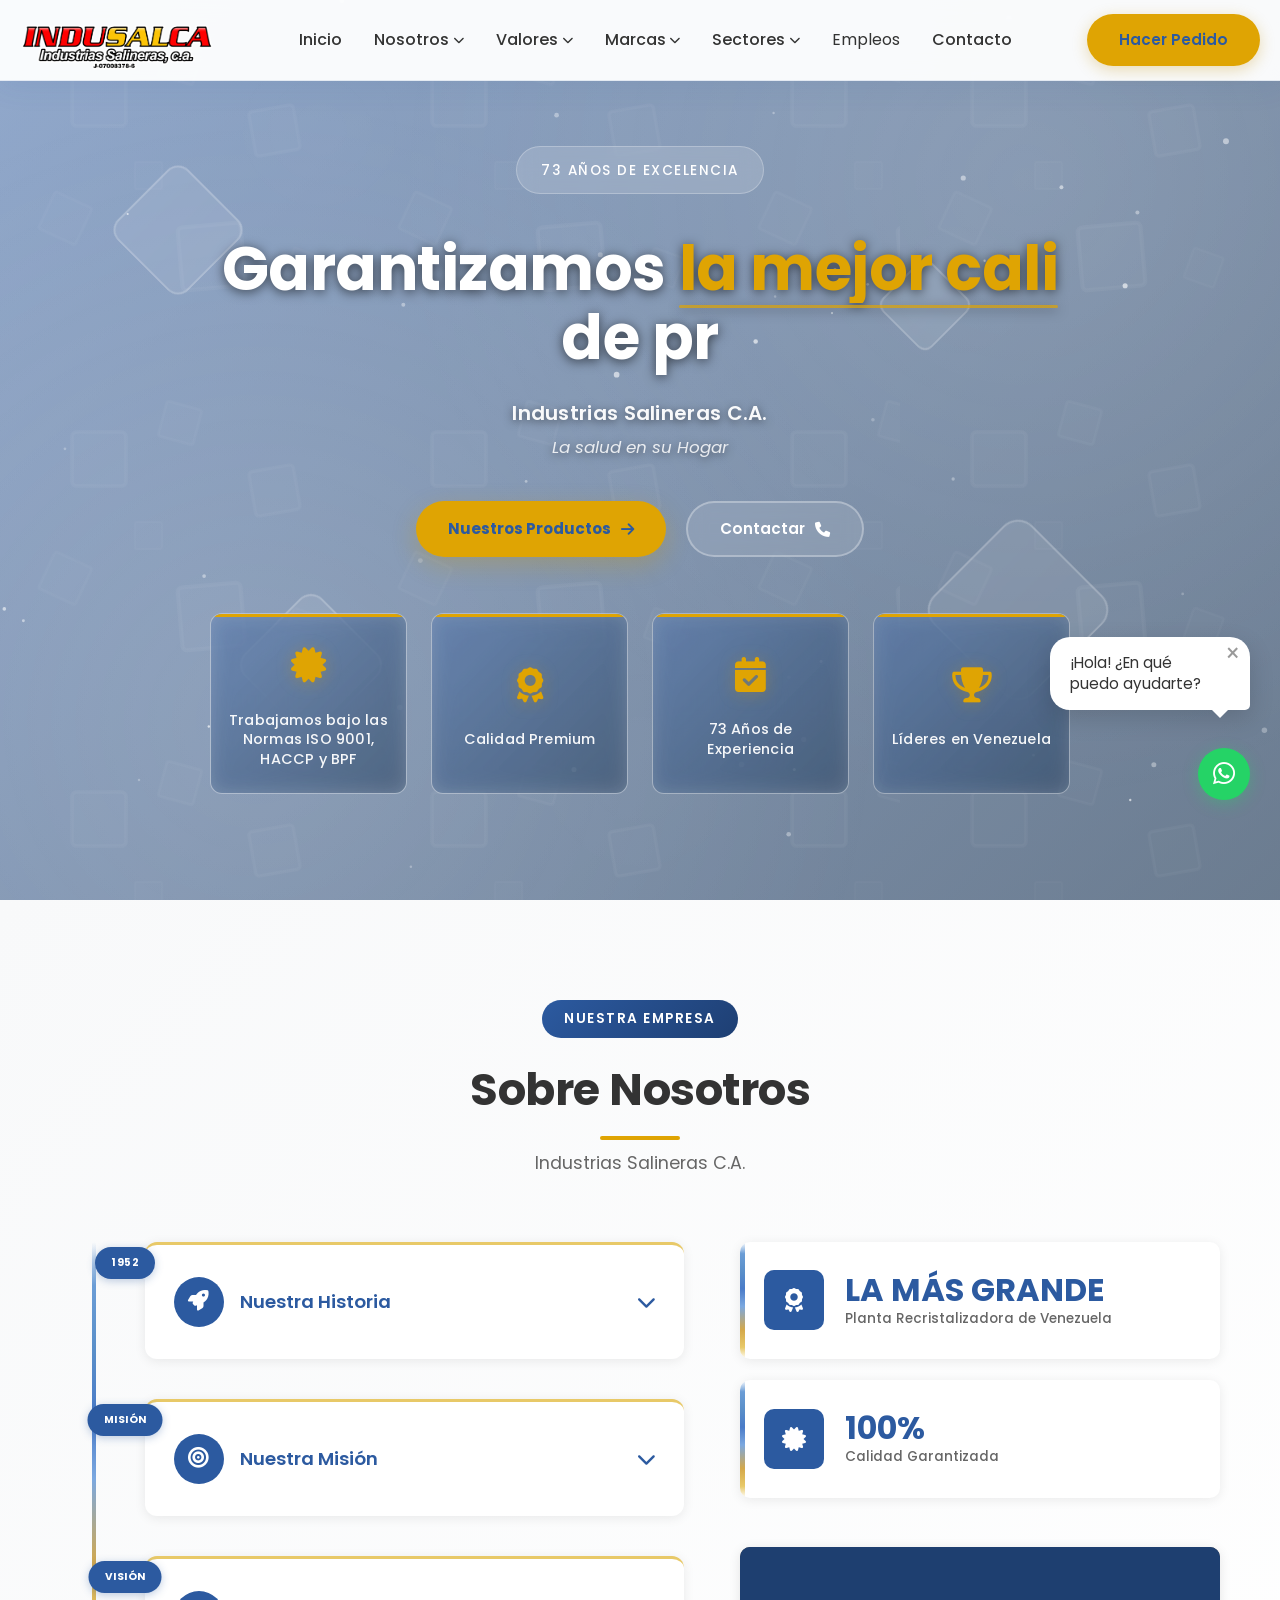
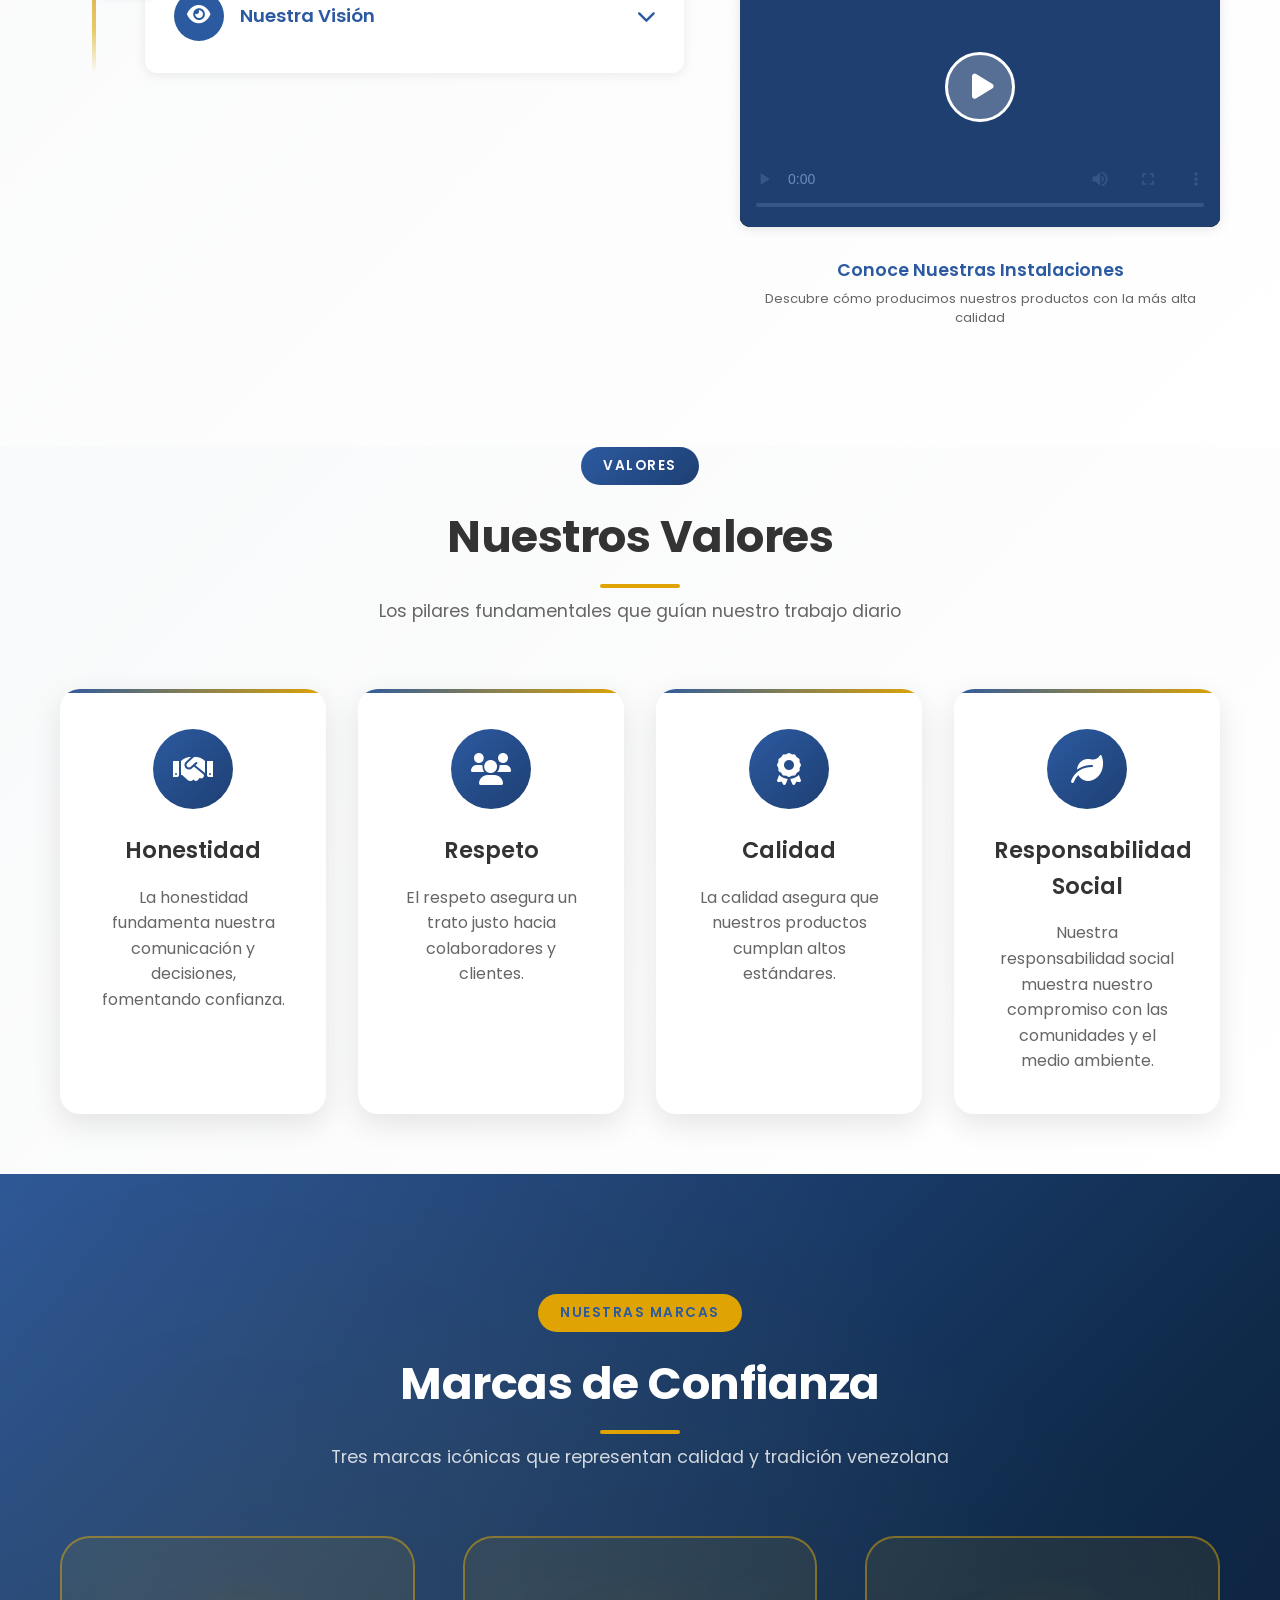
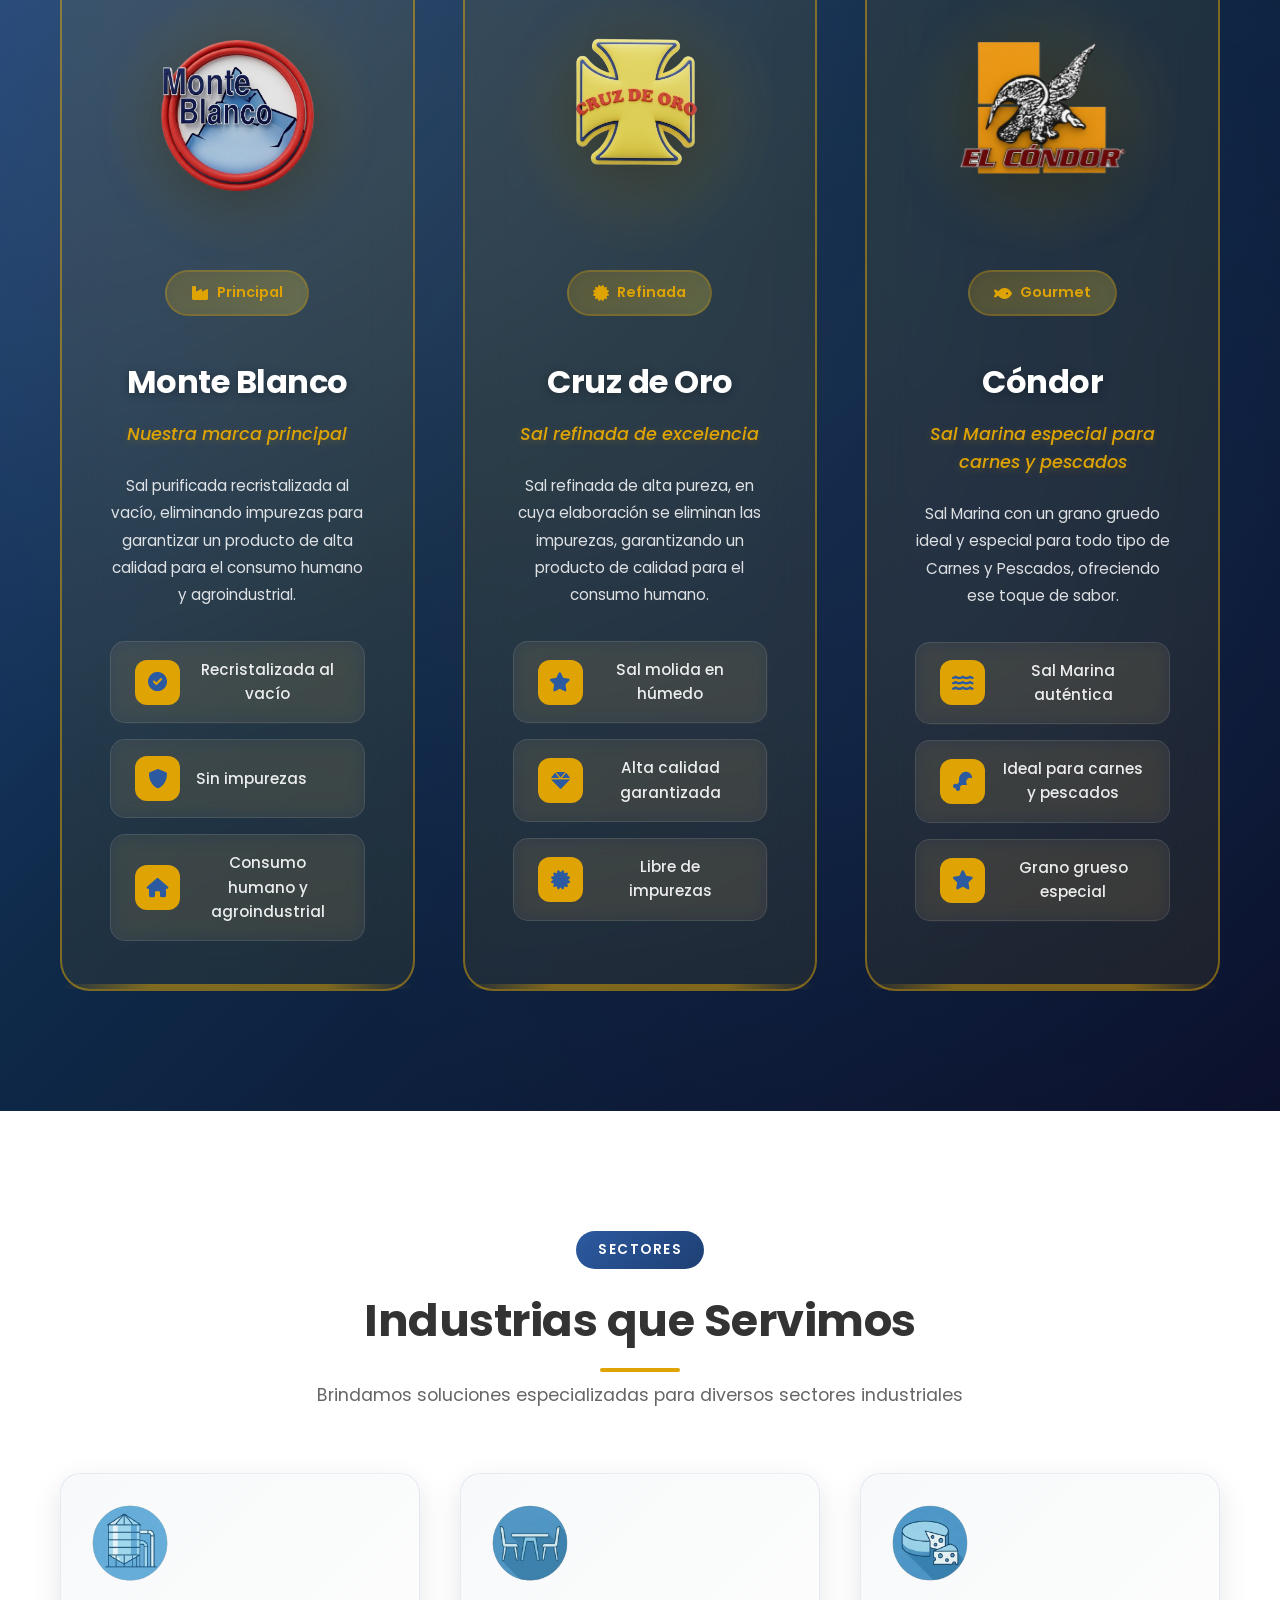
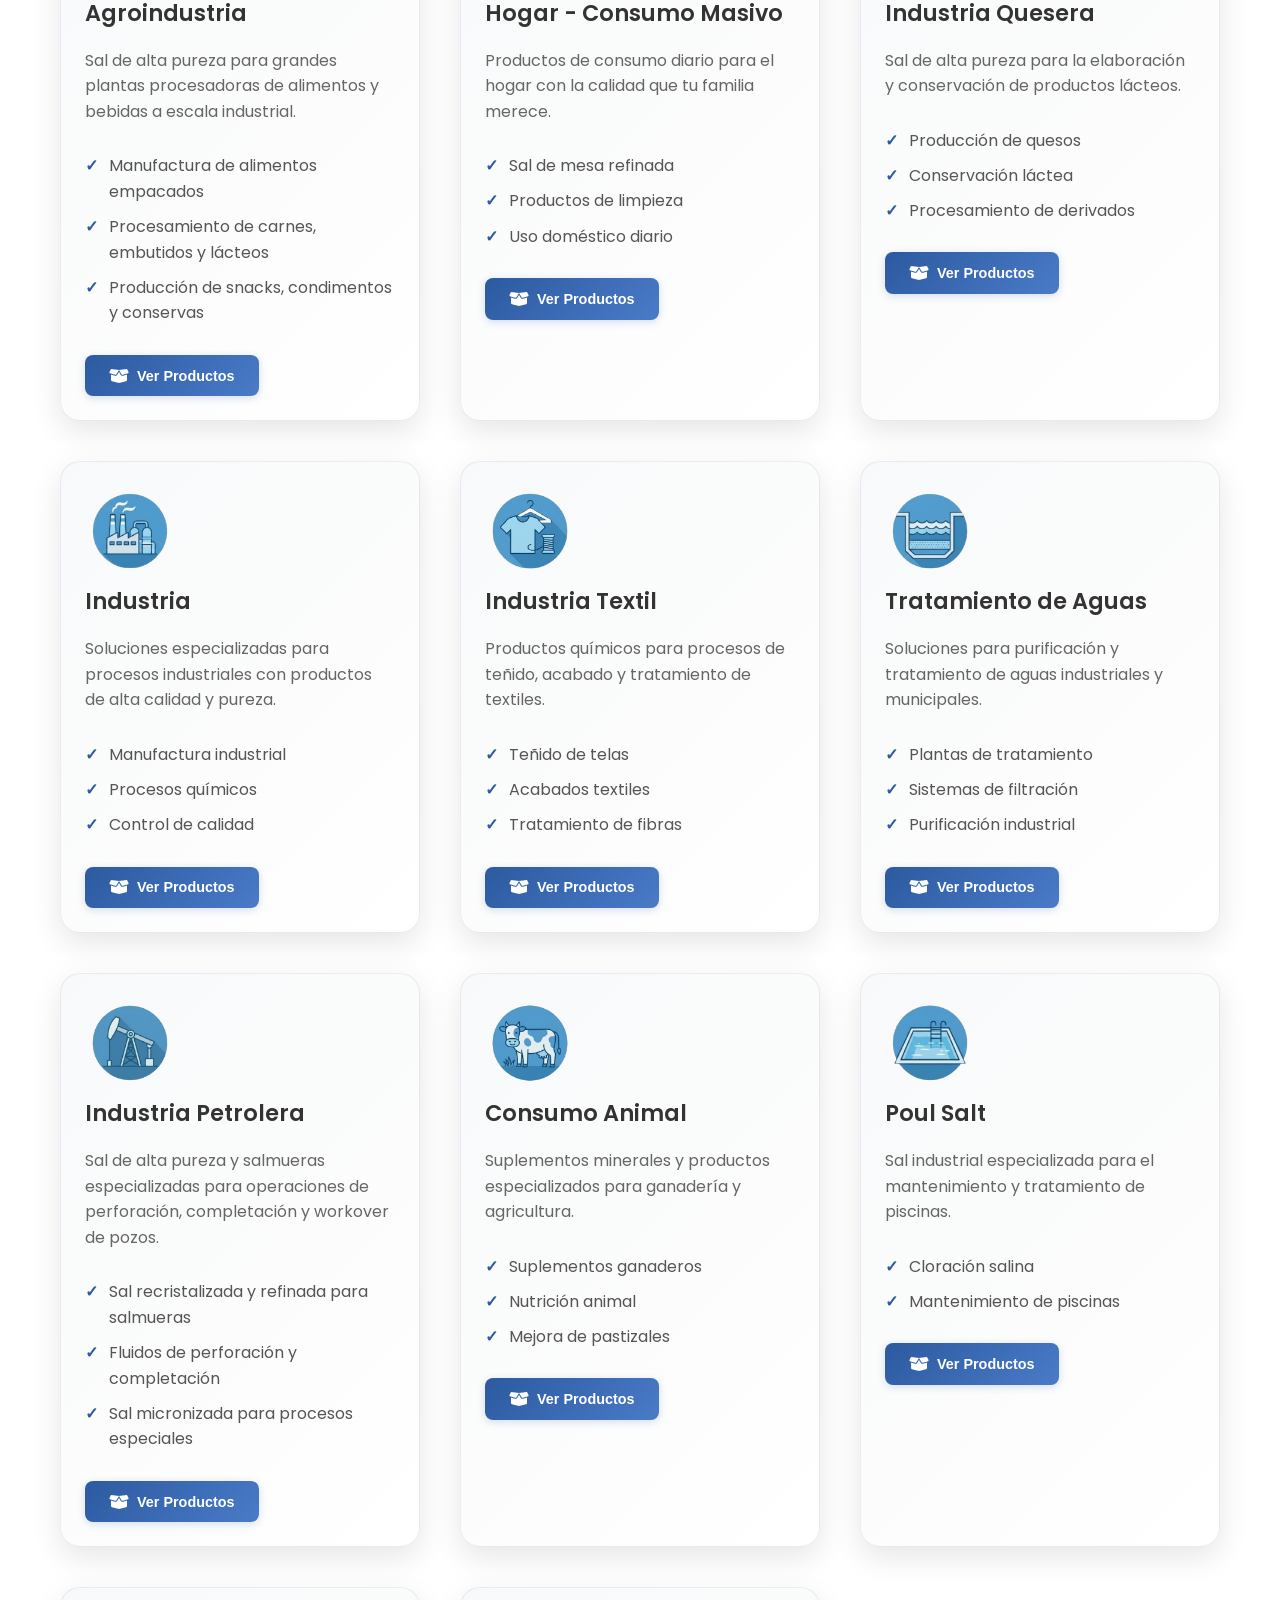
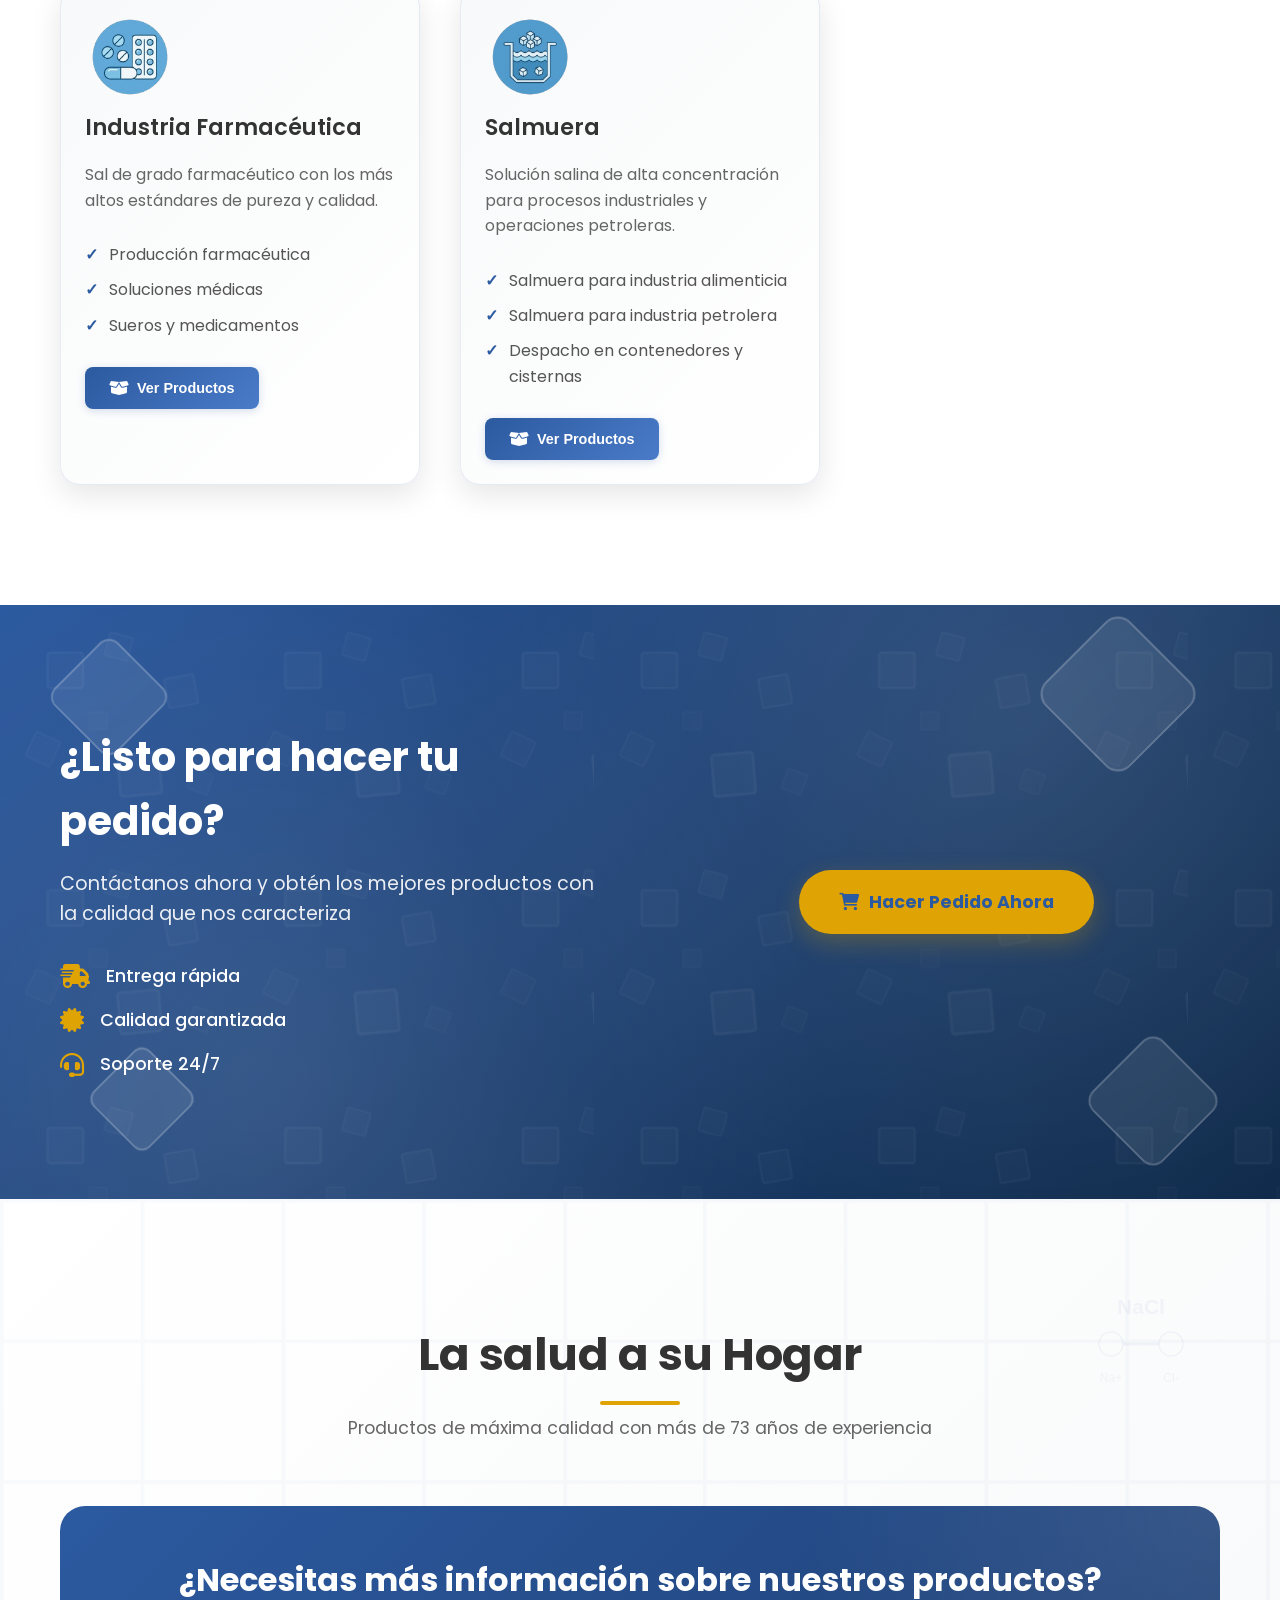
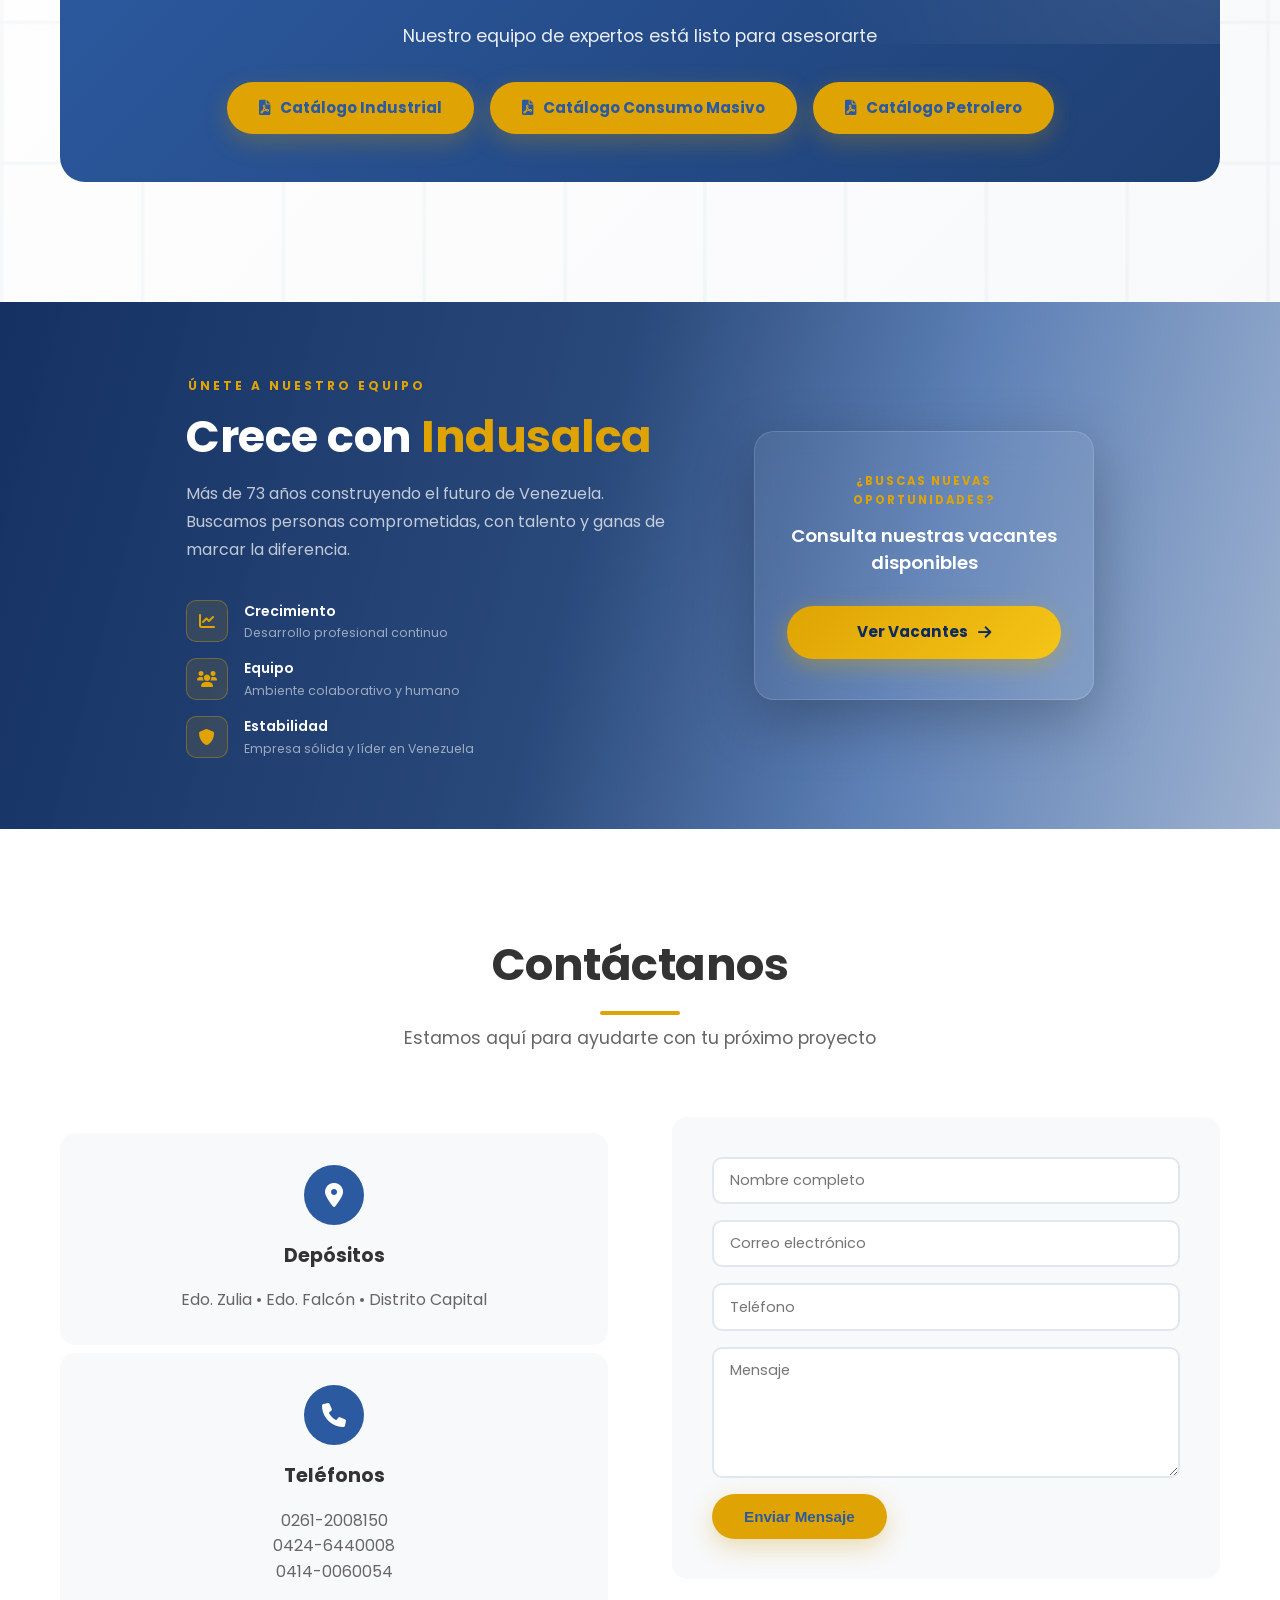
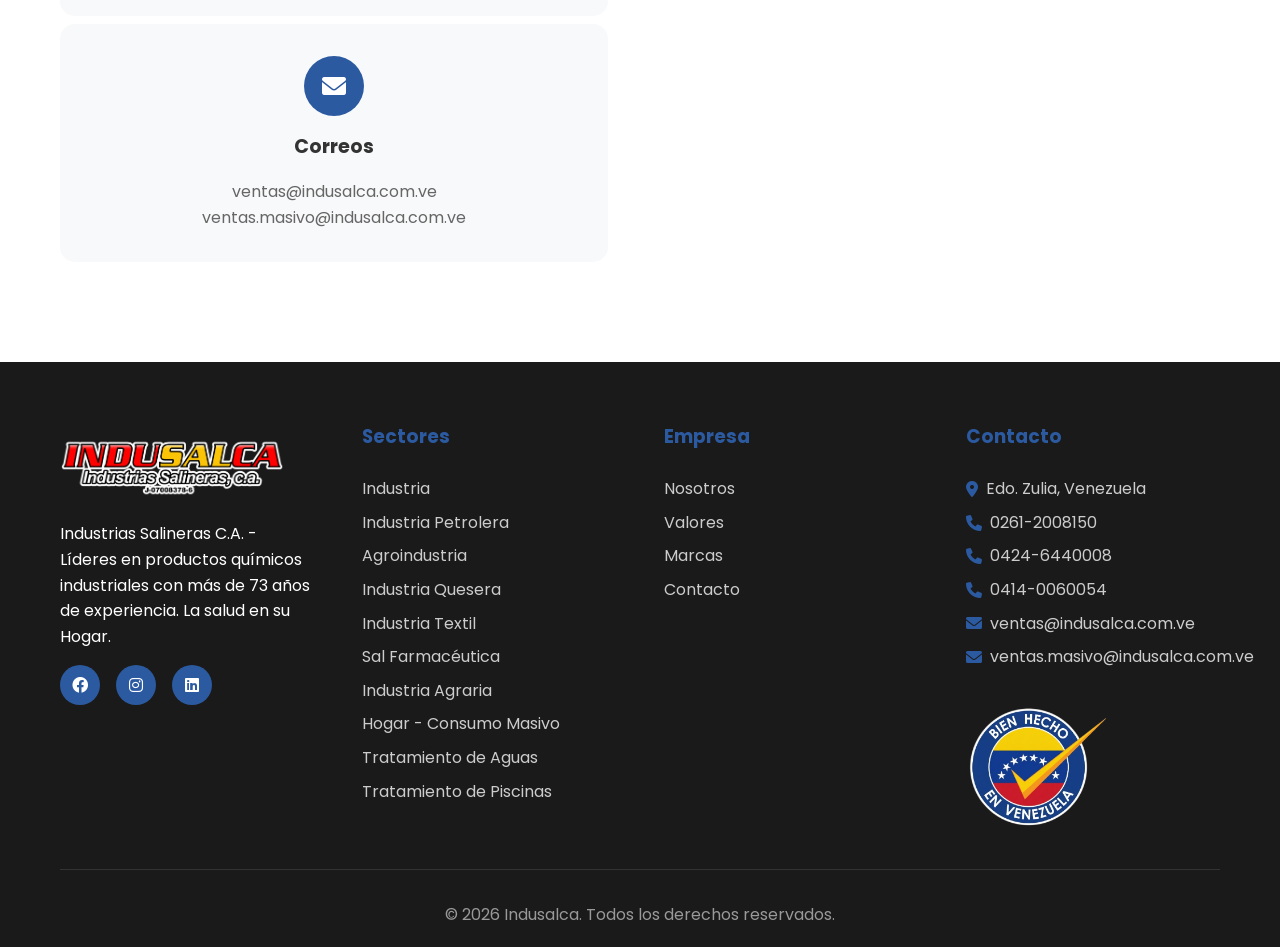
==== commit 00fb2581: "Banner empleos: imagen oficina moderna Unsplash" ====
--- a/index.html
+++ b/index.html
@@ -868,7 +868,7 @@
 
     <!-- Empleos Banner -->
     <section id="empleos-banner" class="empleos-banner">
-        <div class="empleos-banner-bg" style="background-image: url('https://images.unsplash.com/photo-1504307651254-35680f356dfd?w=1600&auto=format&fit=crop&q=80');"></div>
+        <div class="empleos-banner-bg" style="background-image: url('https://images.unsplash.com/photo-1497366216548-37526070297c?w=1600&auto=format&fit=crop&q=80');"></div>
         <div class="empleos-banner-overlay"></div>
         <div class="container">
             <div class="empleos-banner-content">
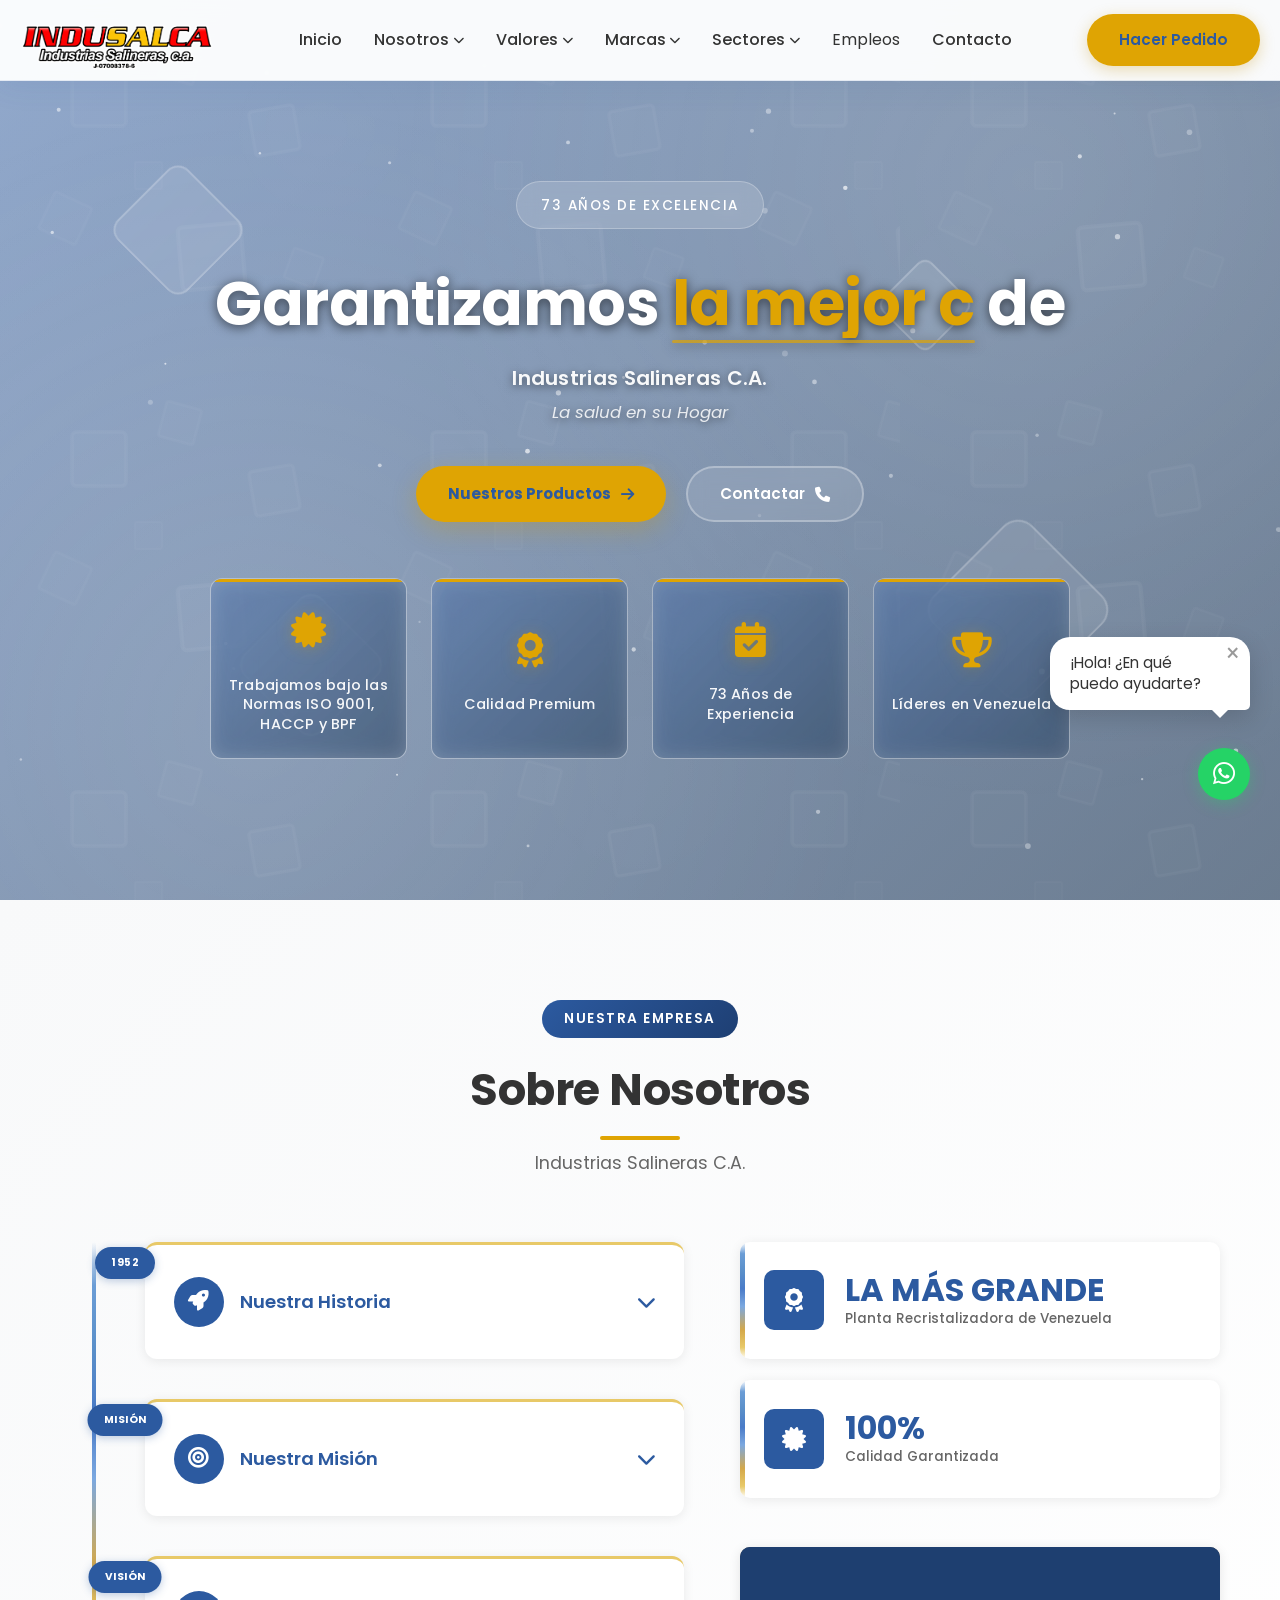
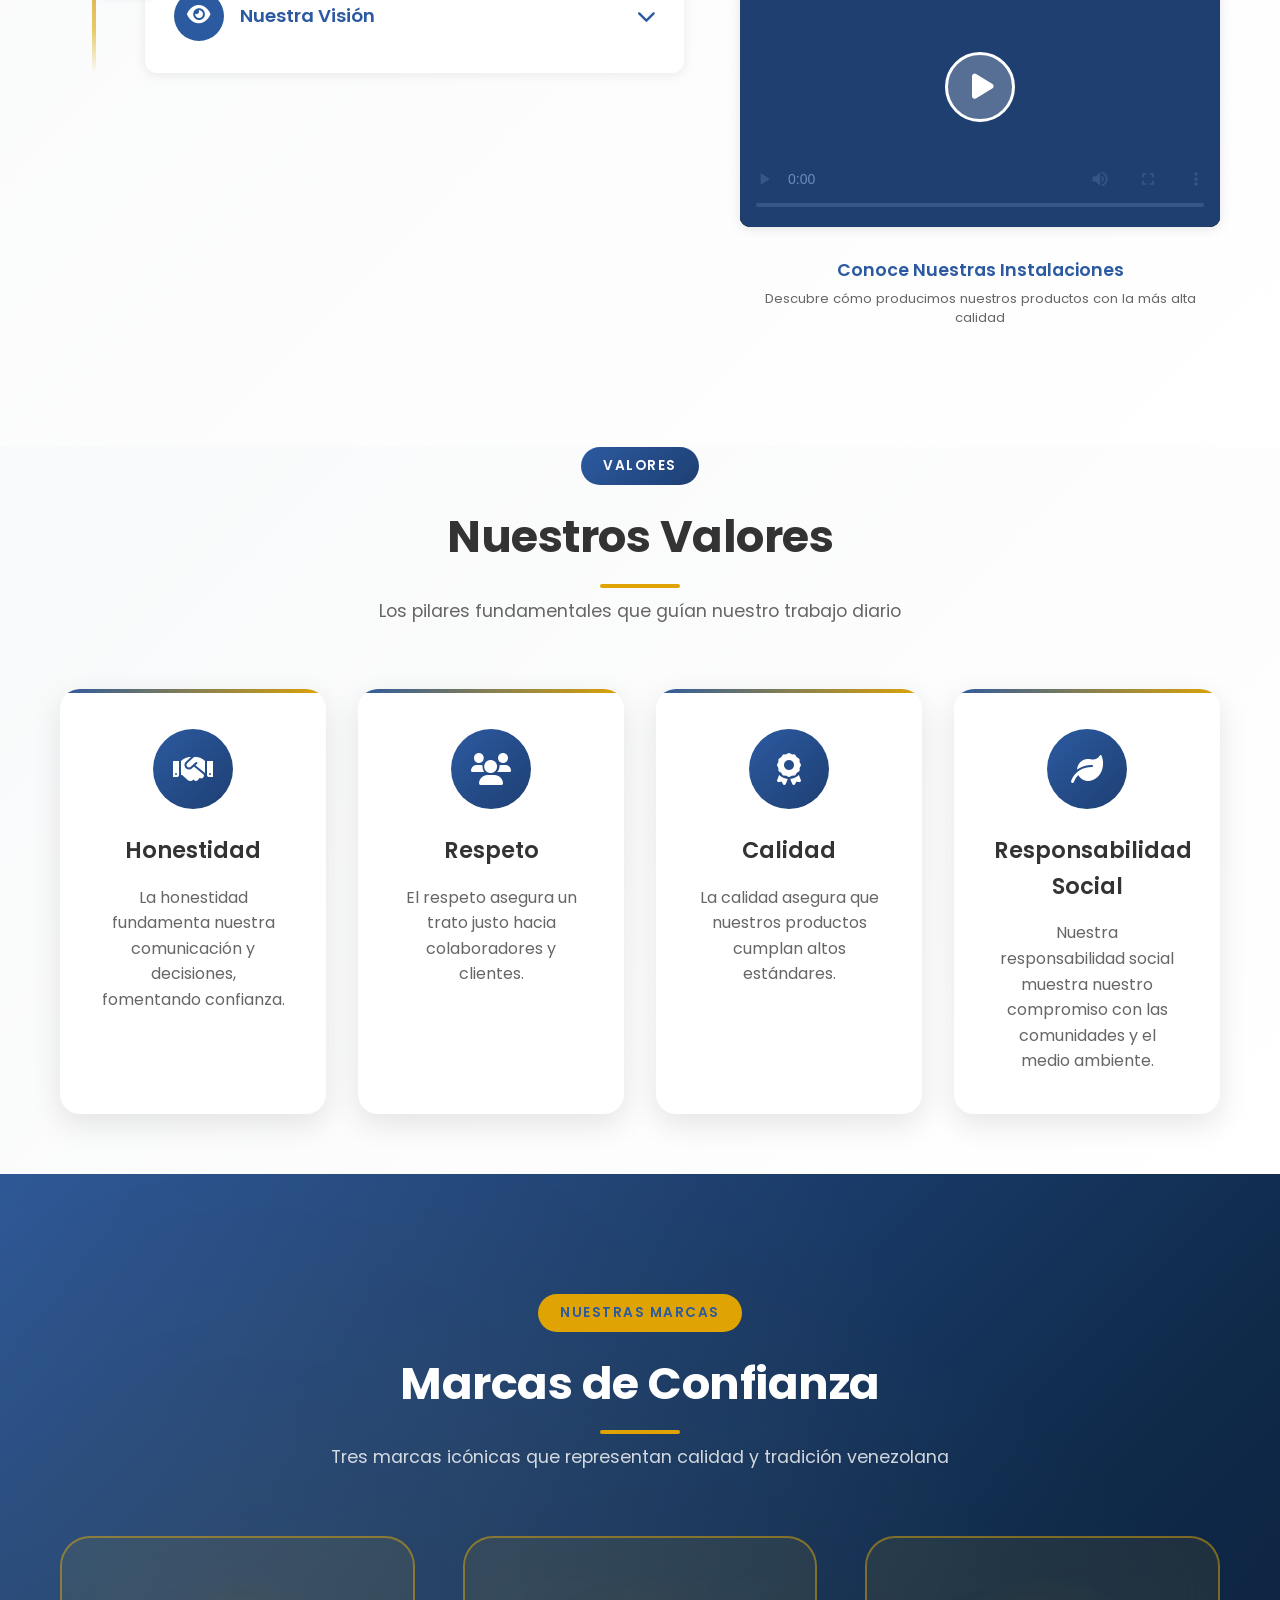
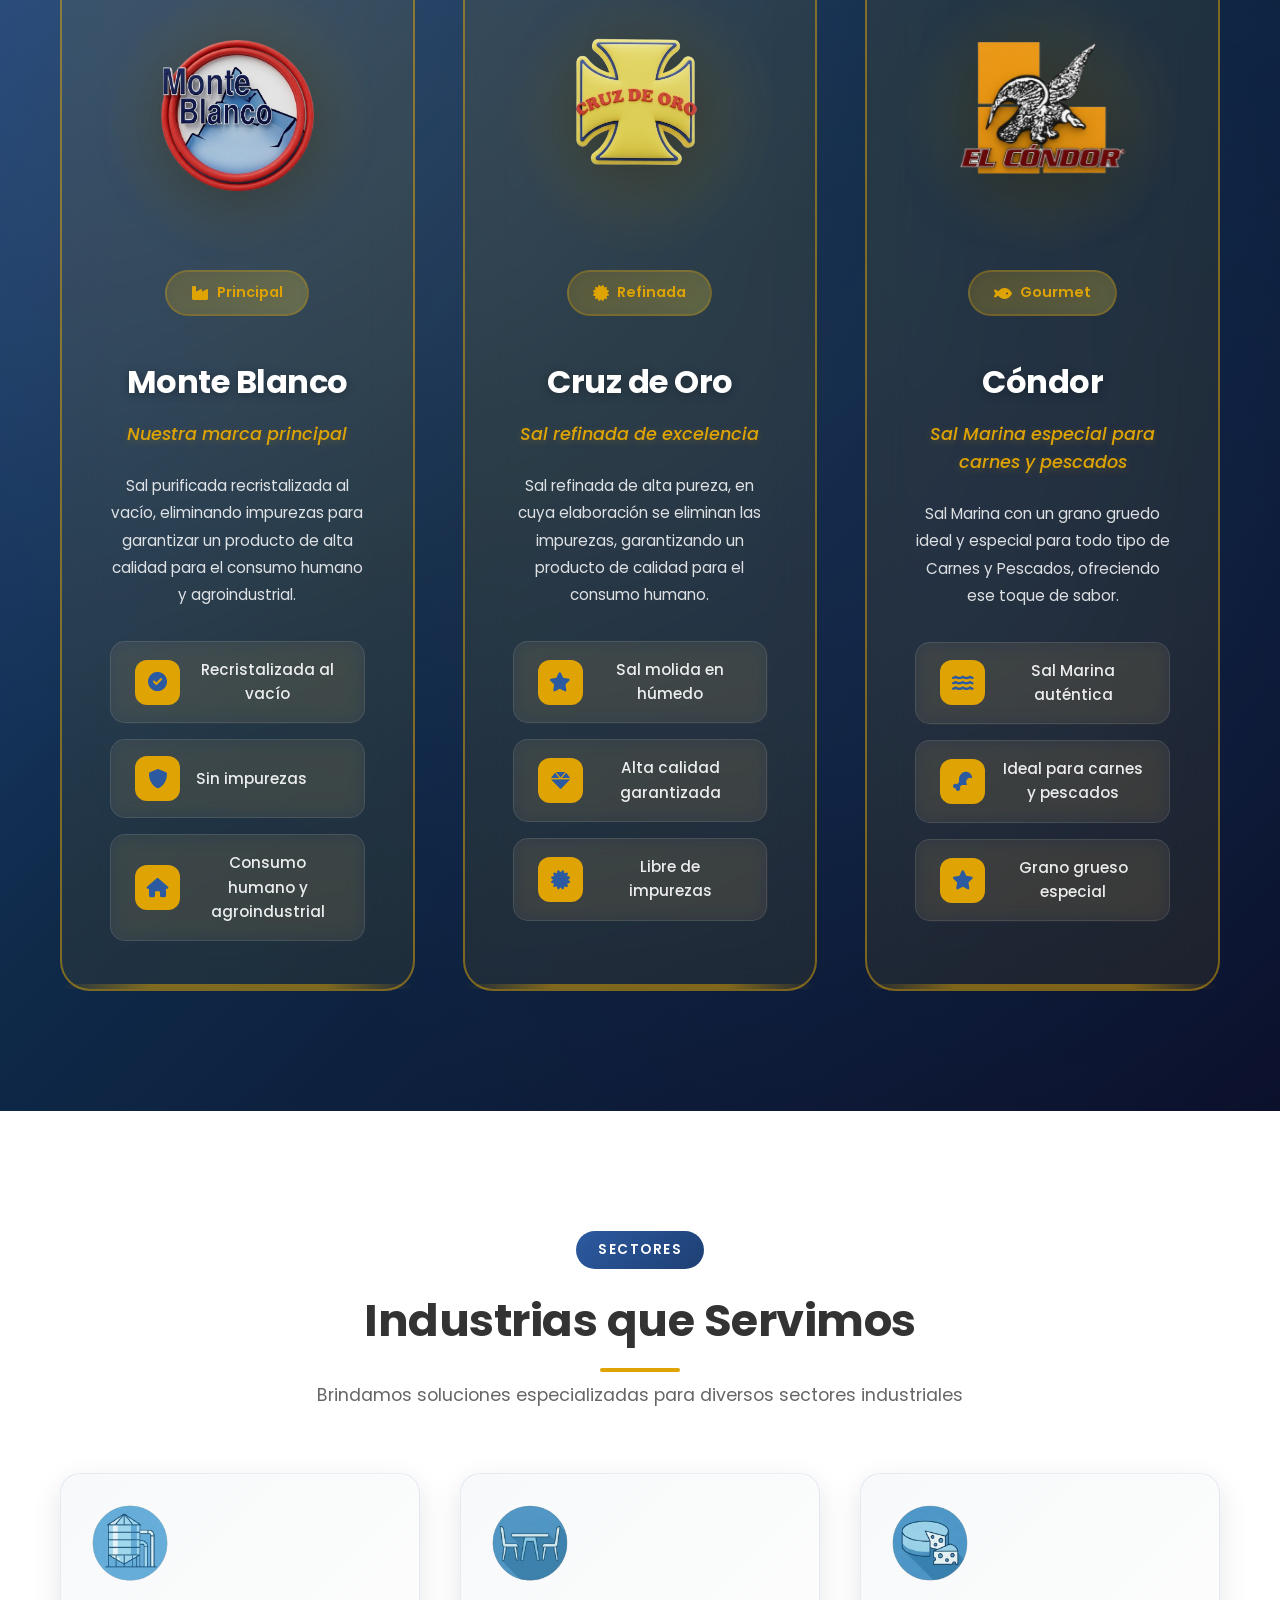
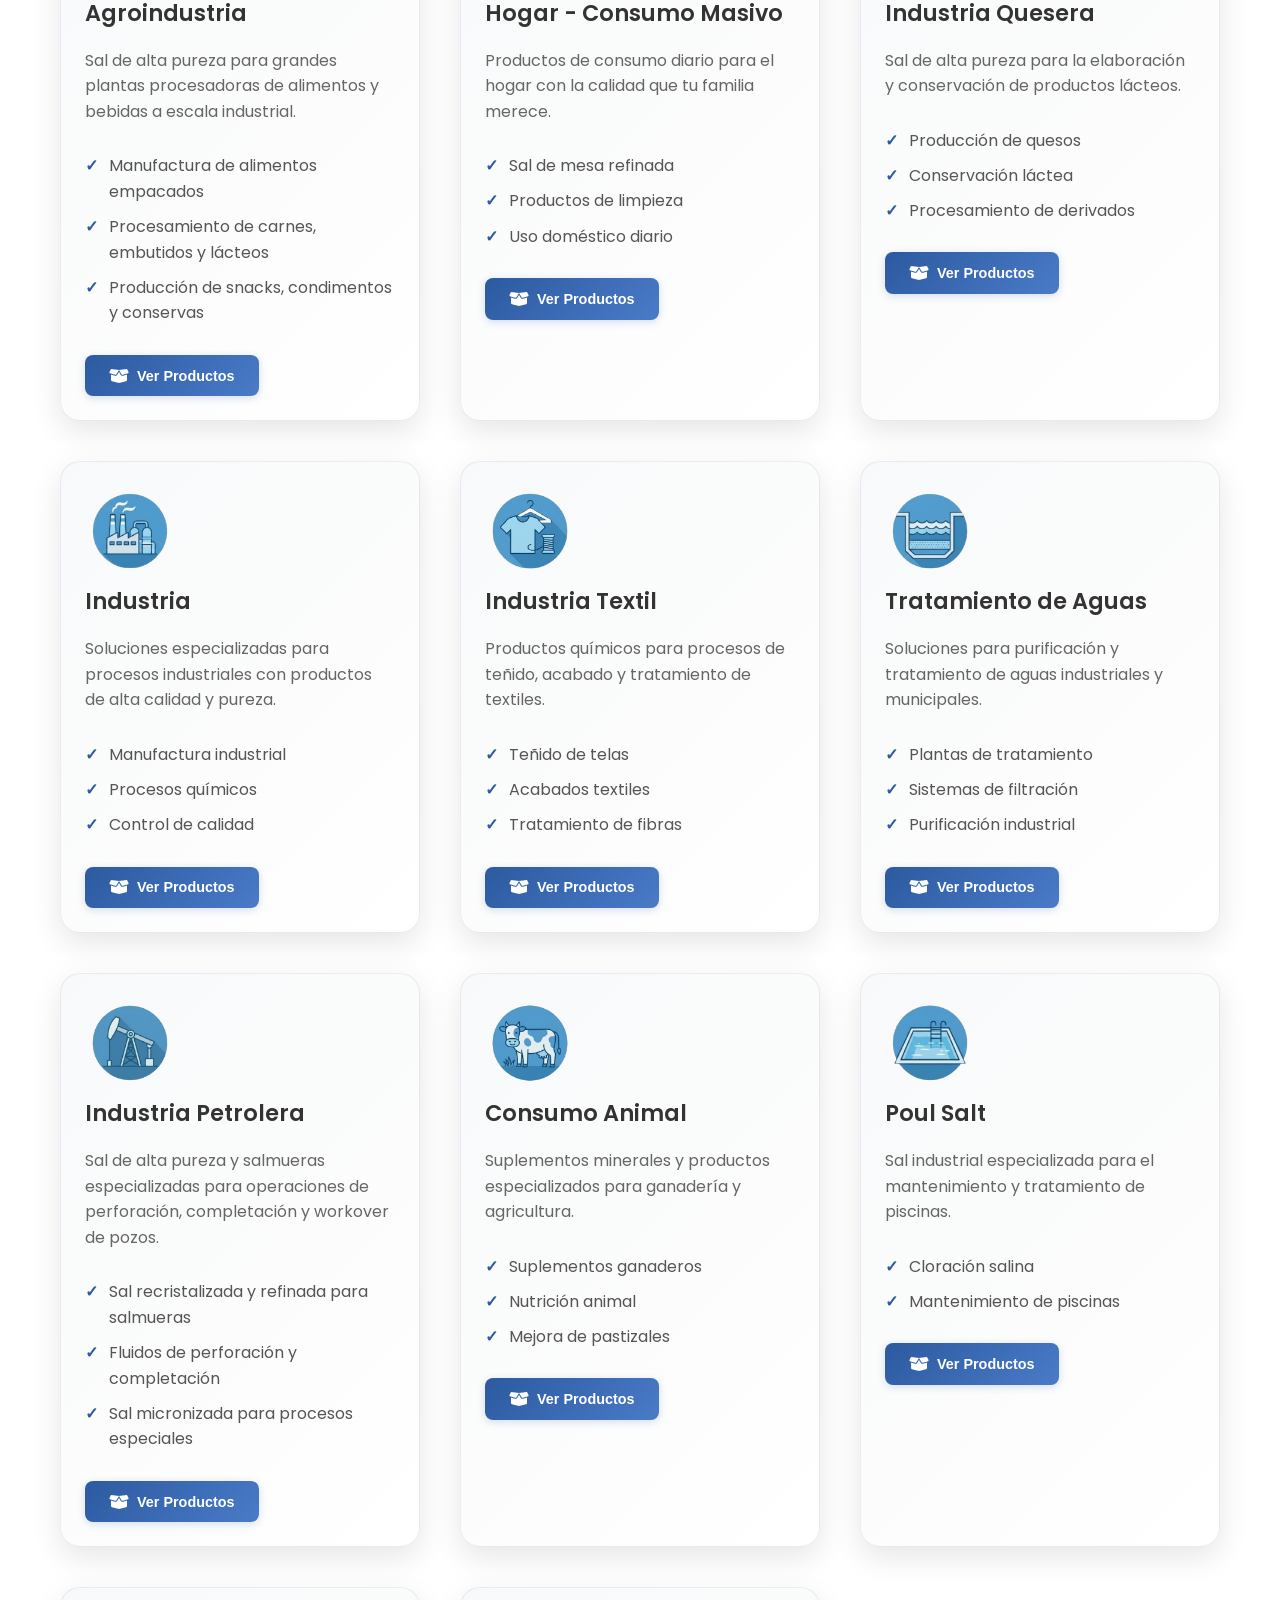
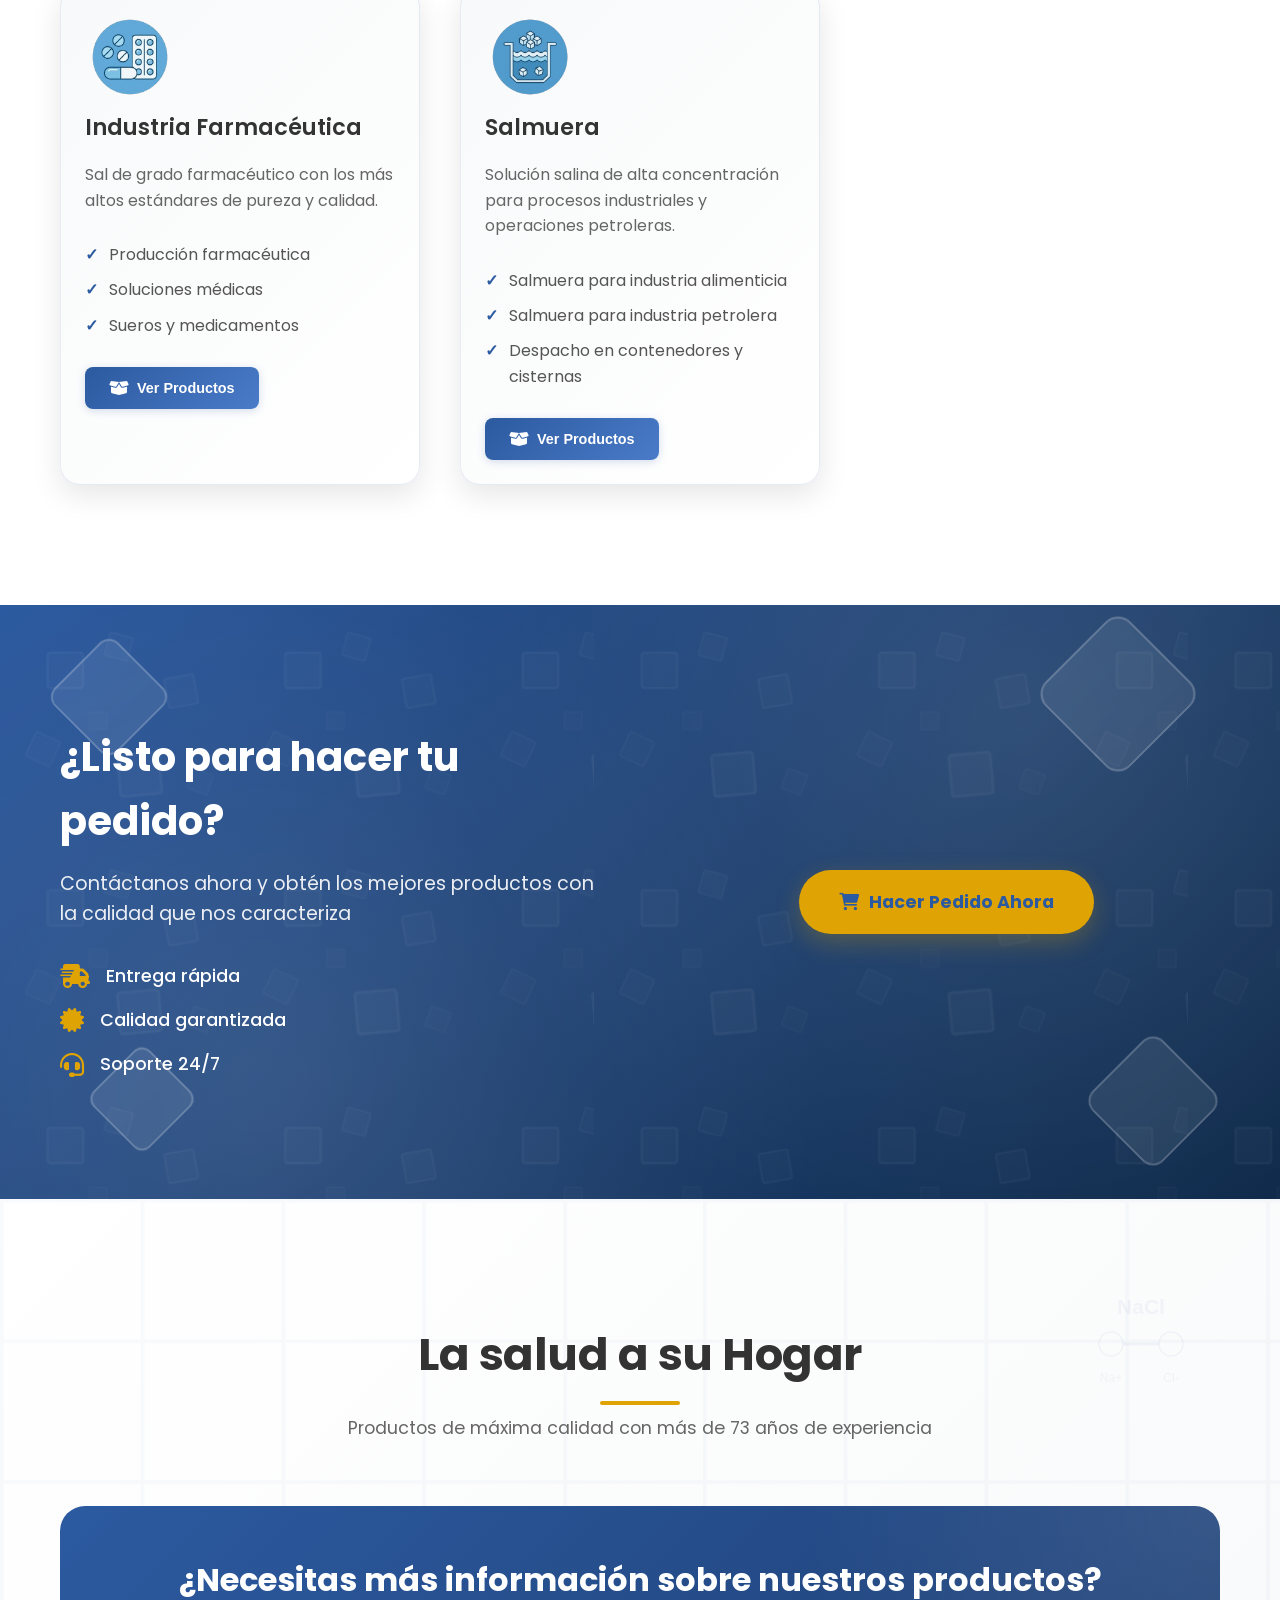
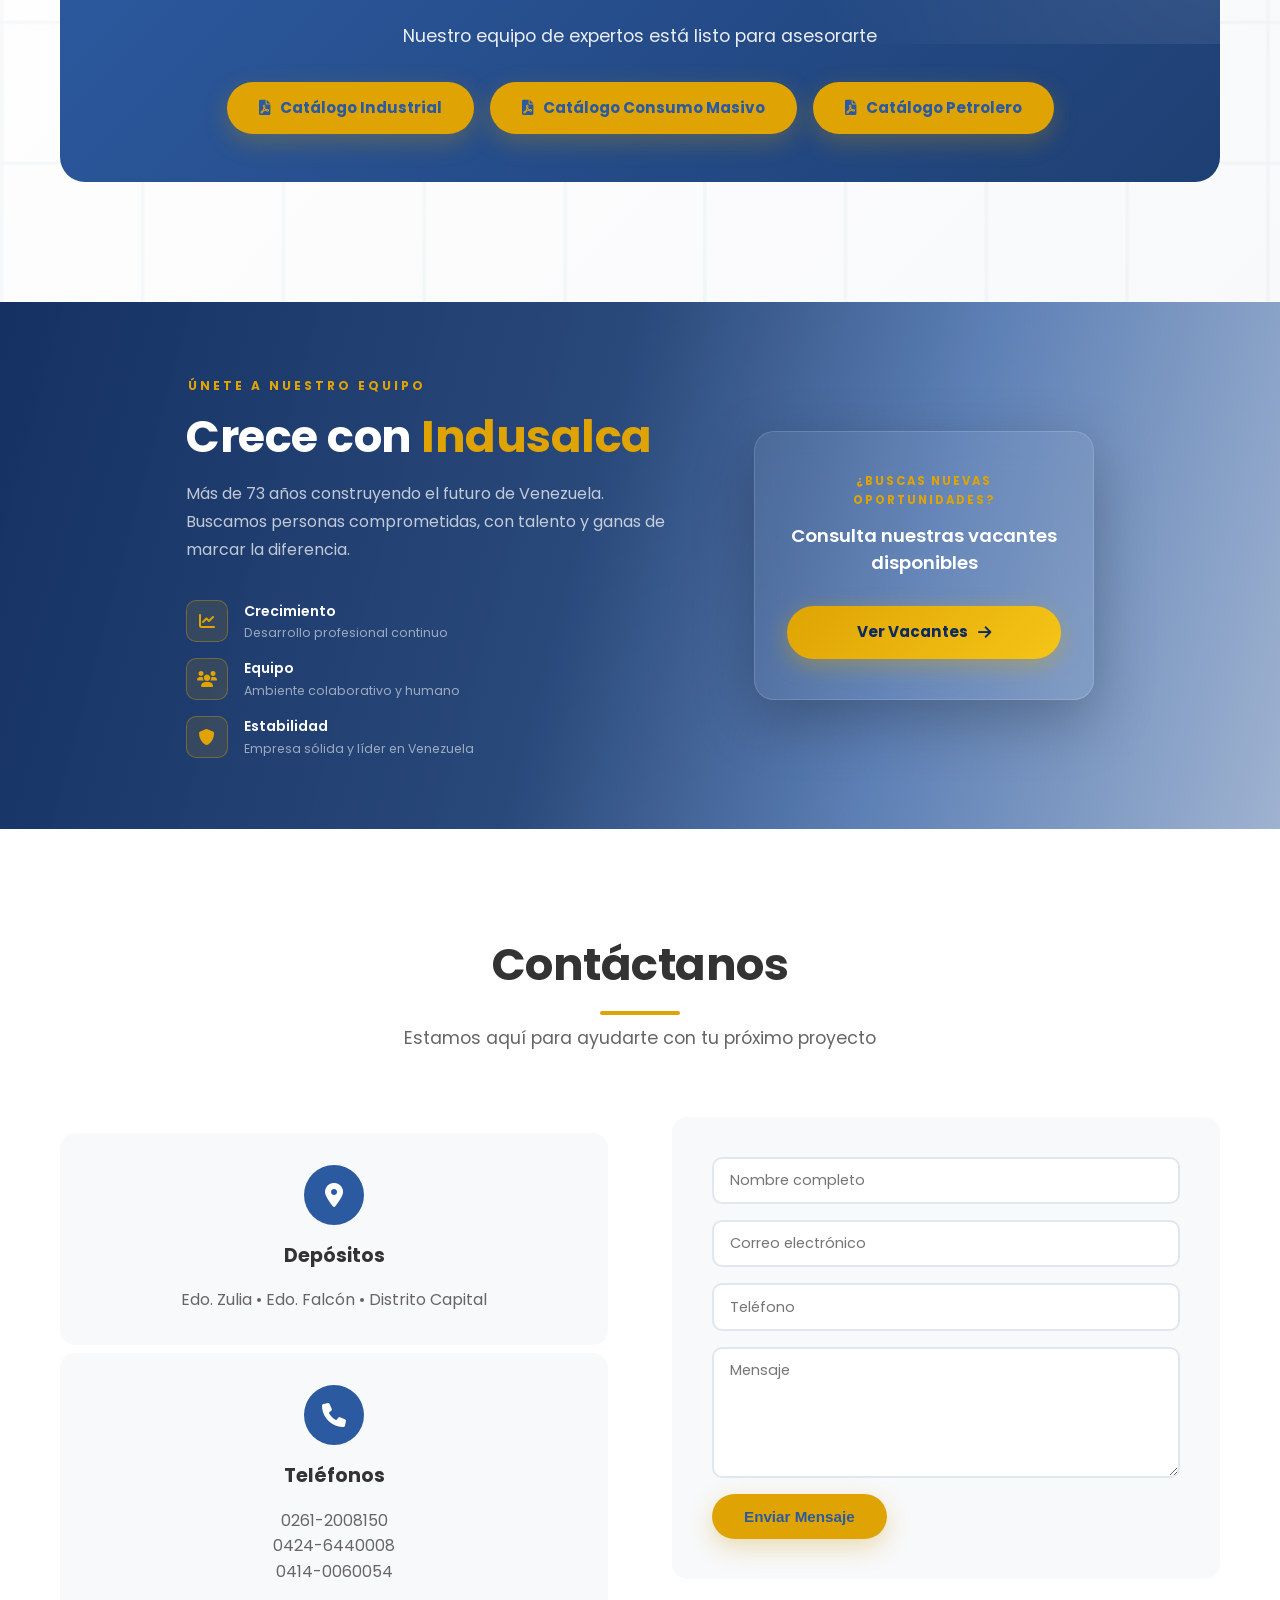
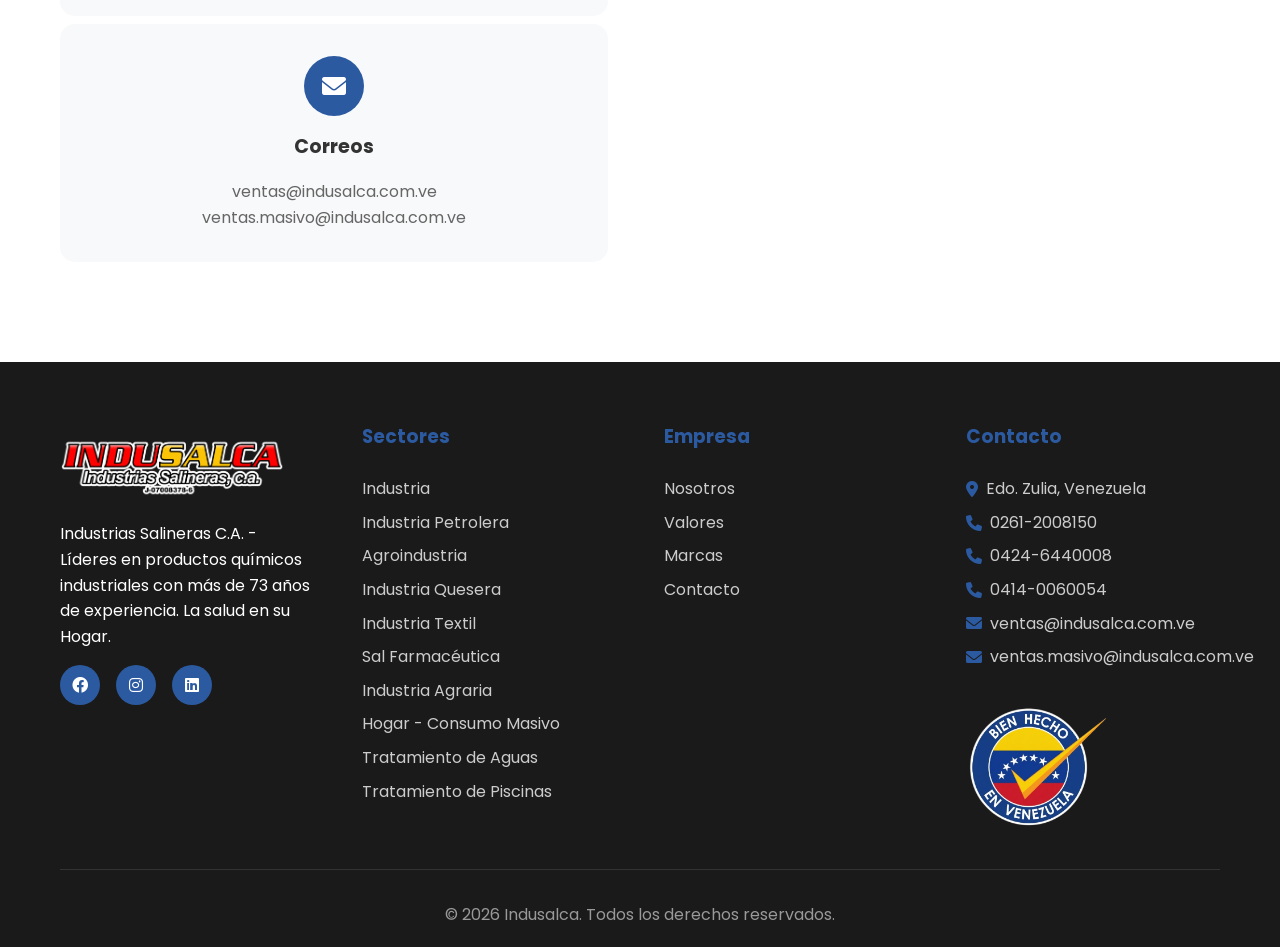
==== commit 7f8ef278: "Banner empleos: imagen equipo profesional colaborando estilo BBVA" ====
--- a/index.html
+++ b/index.html
@@ -868,7 +868,7 @@
 
     <!-- Empleos Banner -->
     <section id="empleos-banner" class="empleos-banner">
-        <div class="empleos-banner-bg" style="background-image: url('https://images.unsplash.com/photo-1497366216548-37526070297c?w=1600&auto=format&fit=crop&q=80');"></div>
+        <div class="empleos-banner-bg" style="background-image: url('https://images.unsplash.com/photo-1600880292203-757bb62b4baf?w=1600&auto=format&fit=crop&q=80');"></div>
         <div class="empleos-banner-overlay"></div>
         <div class="container">
             <div class="empleos-banner-content">
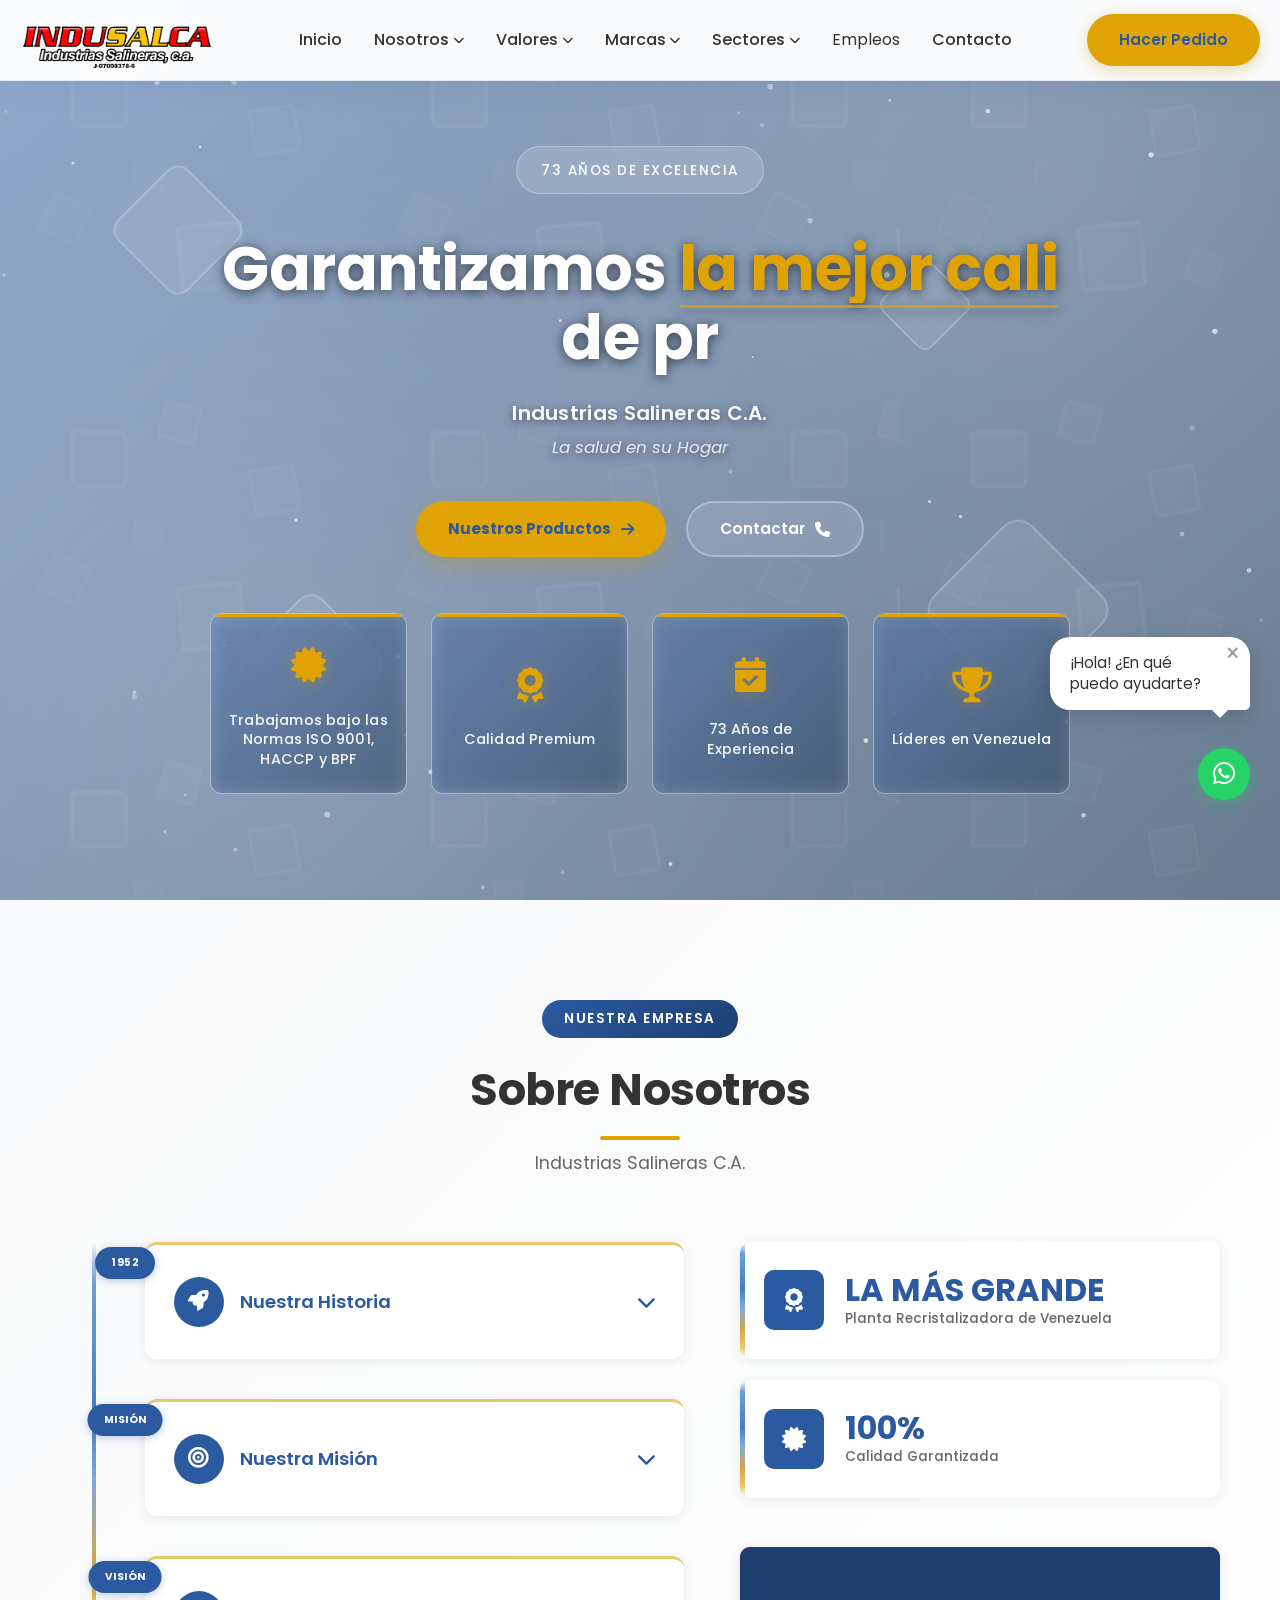
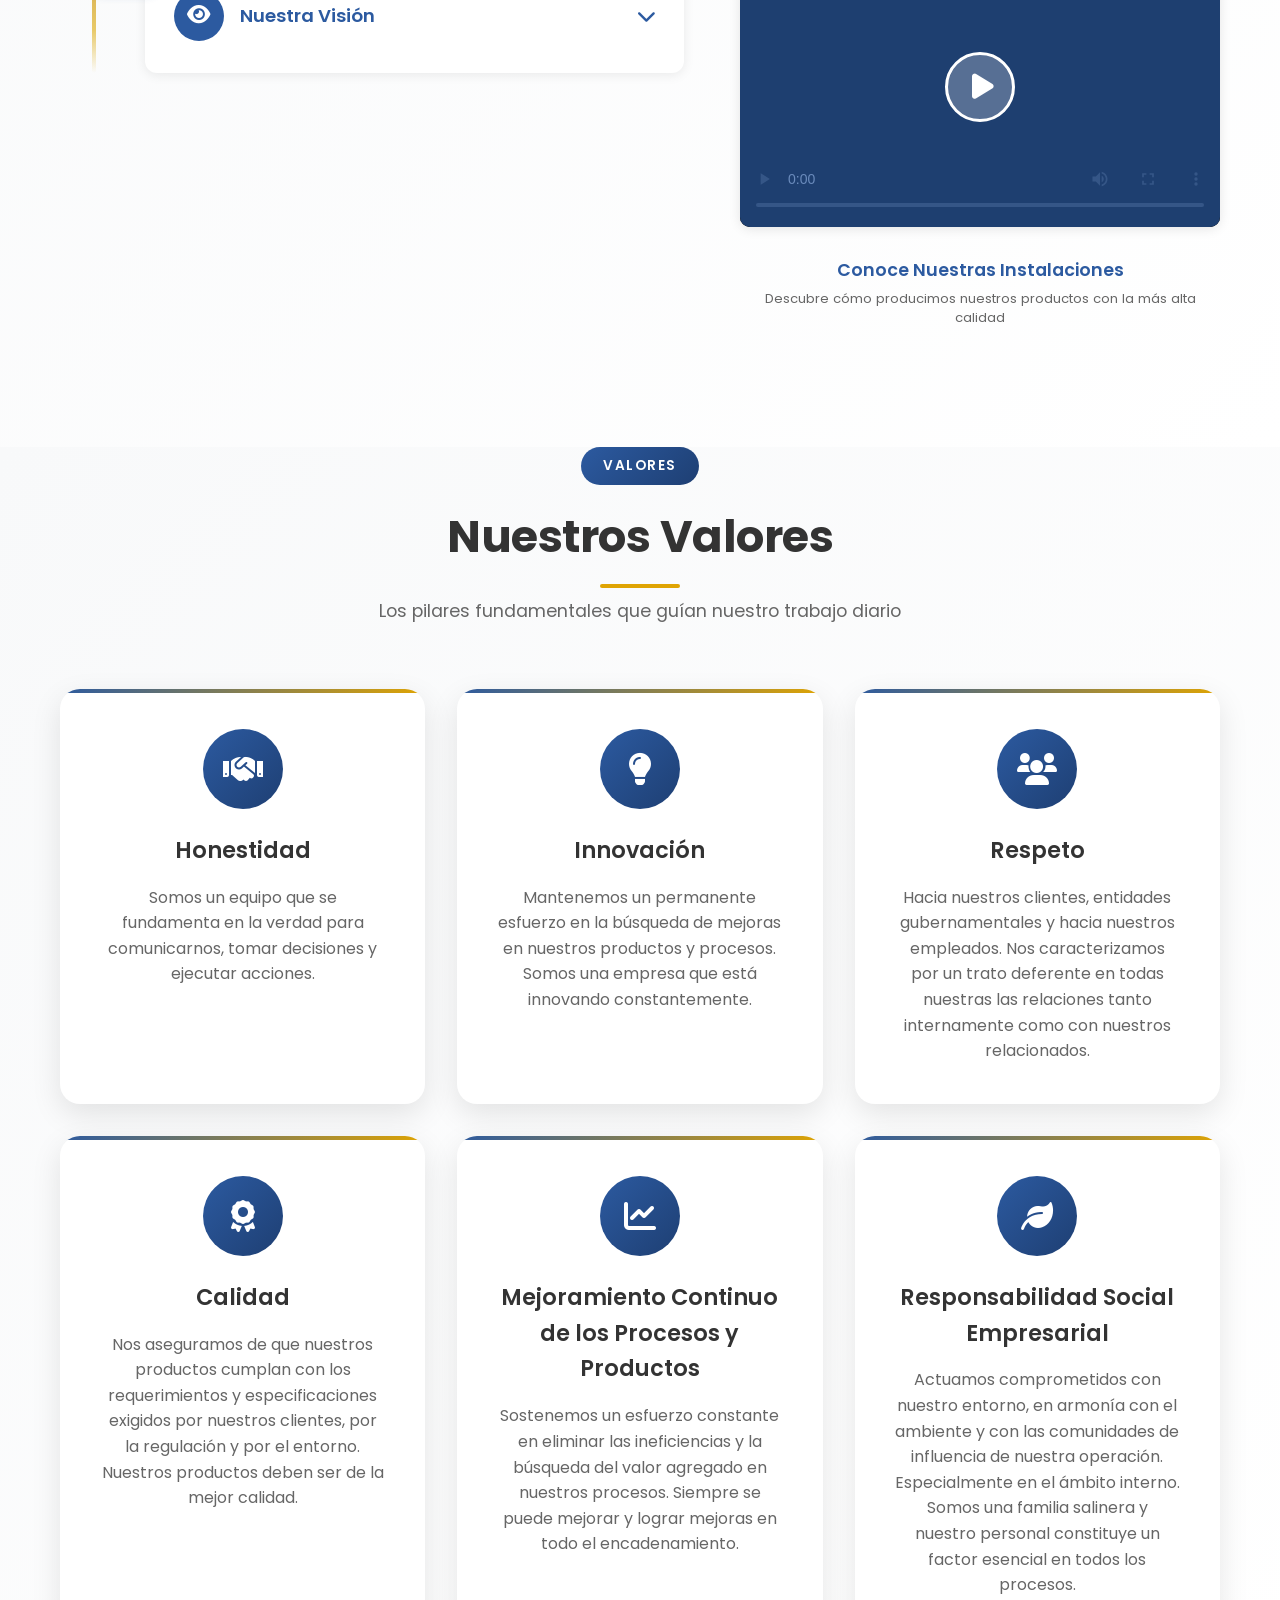
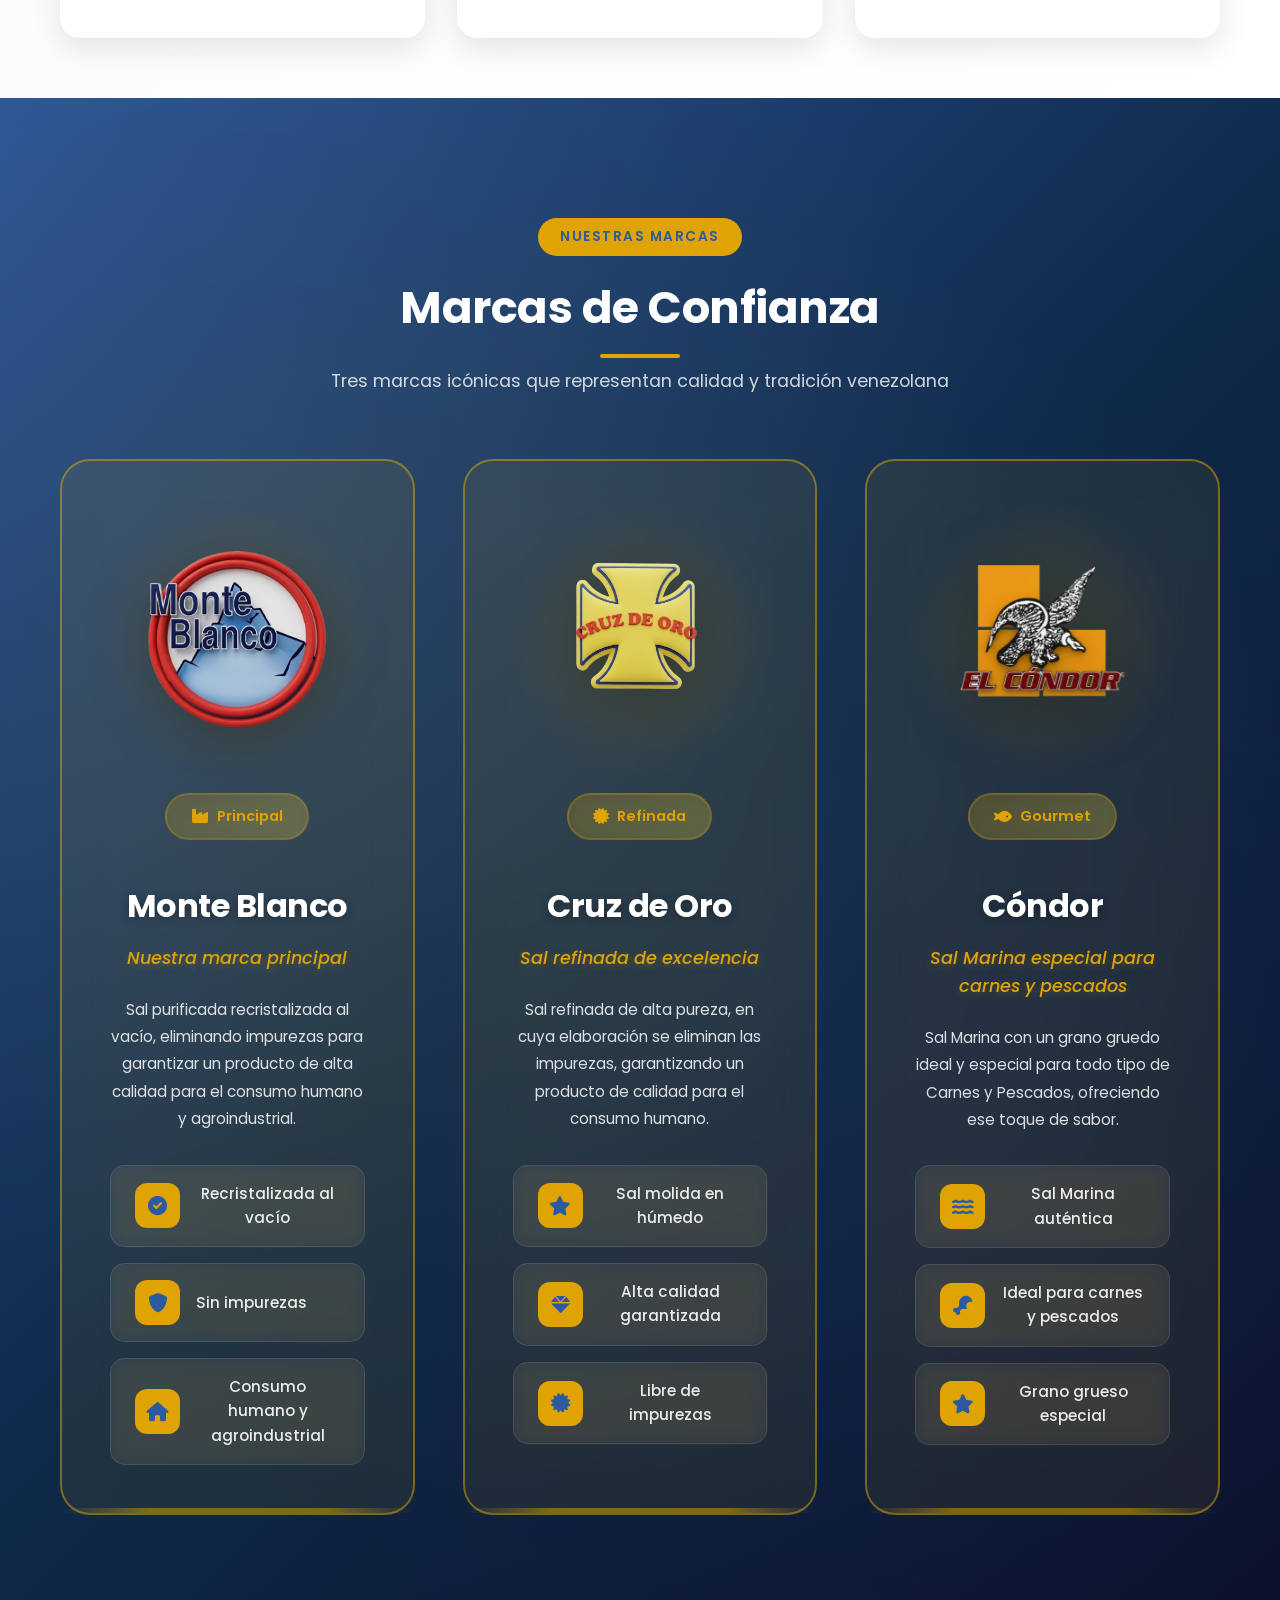
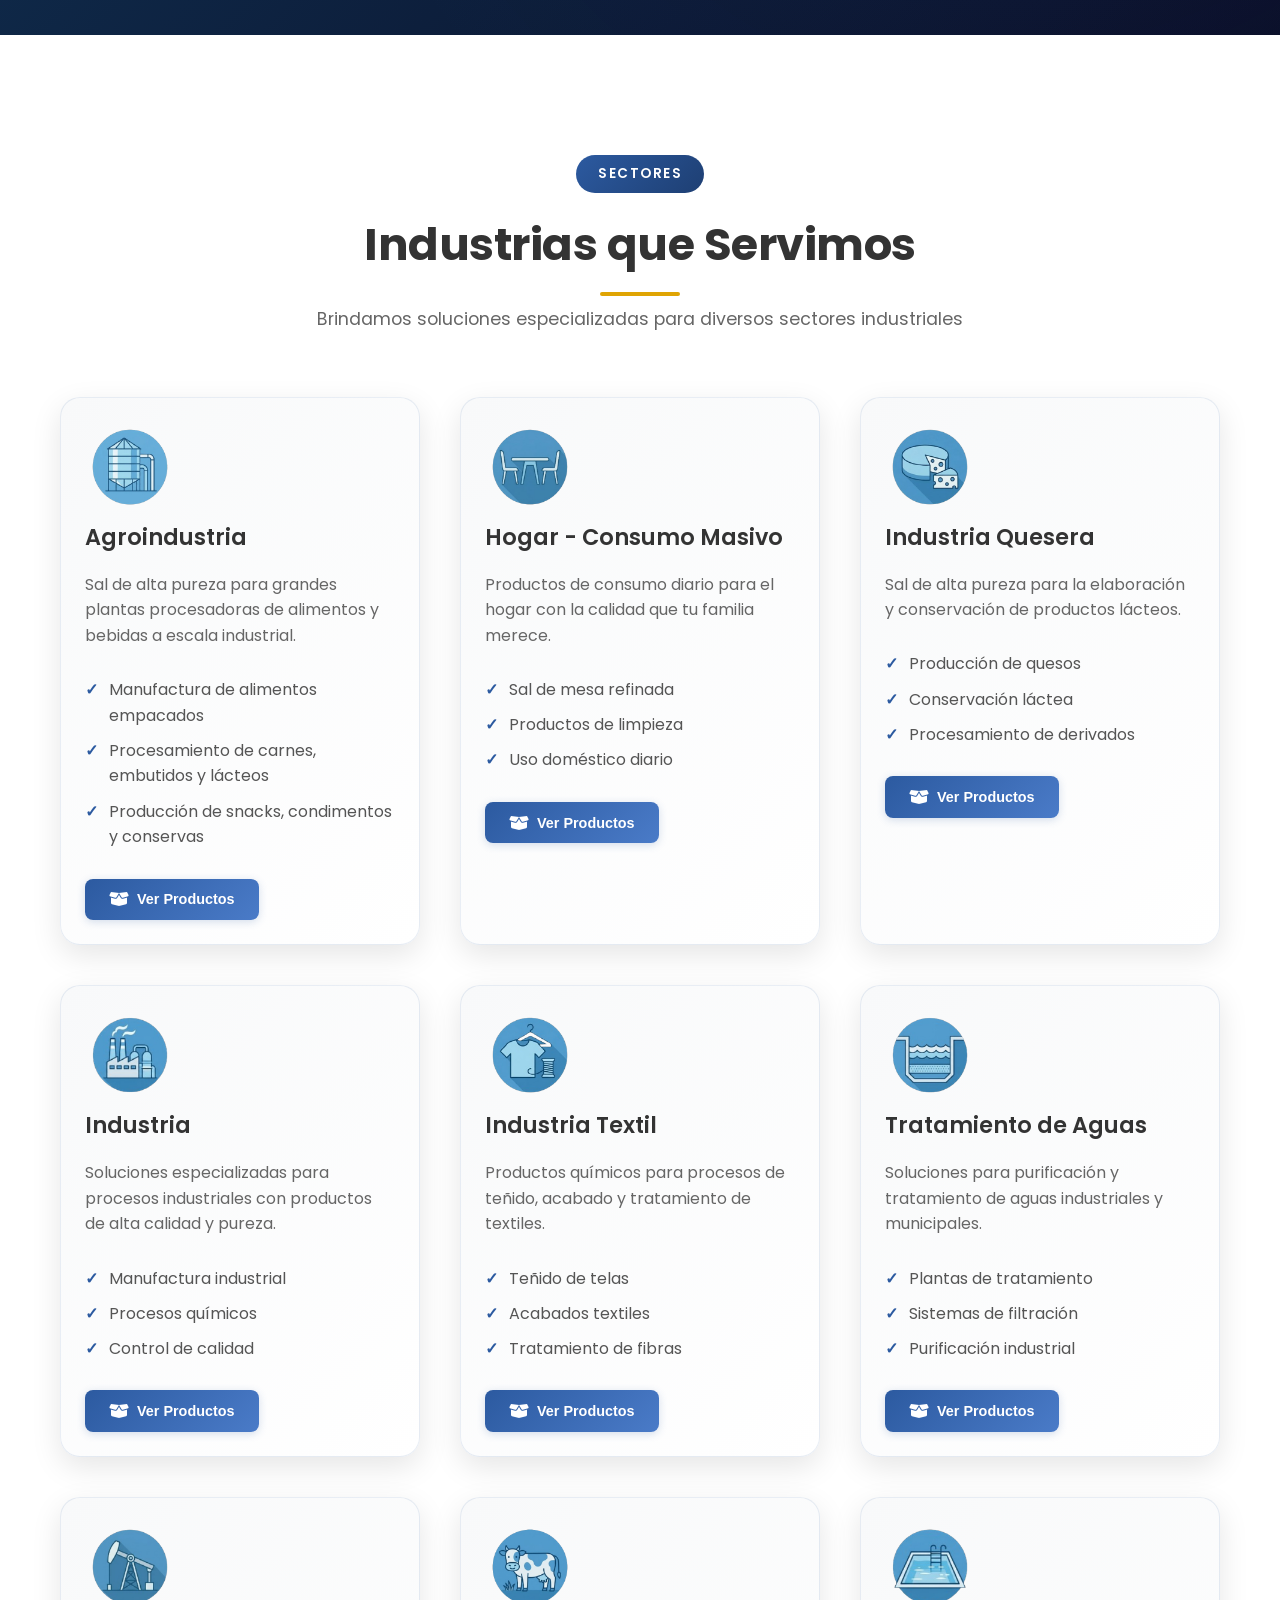
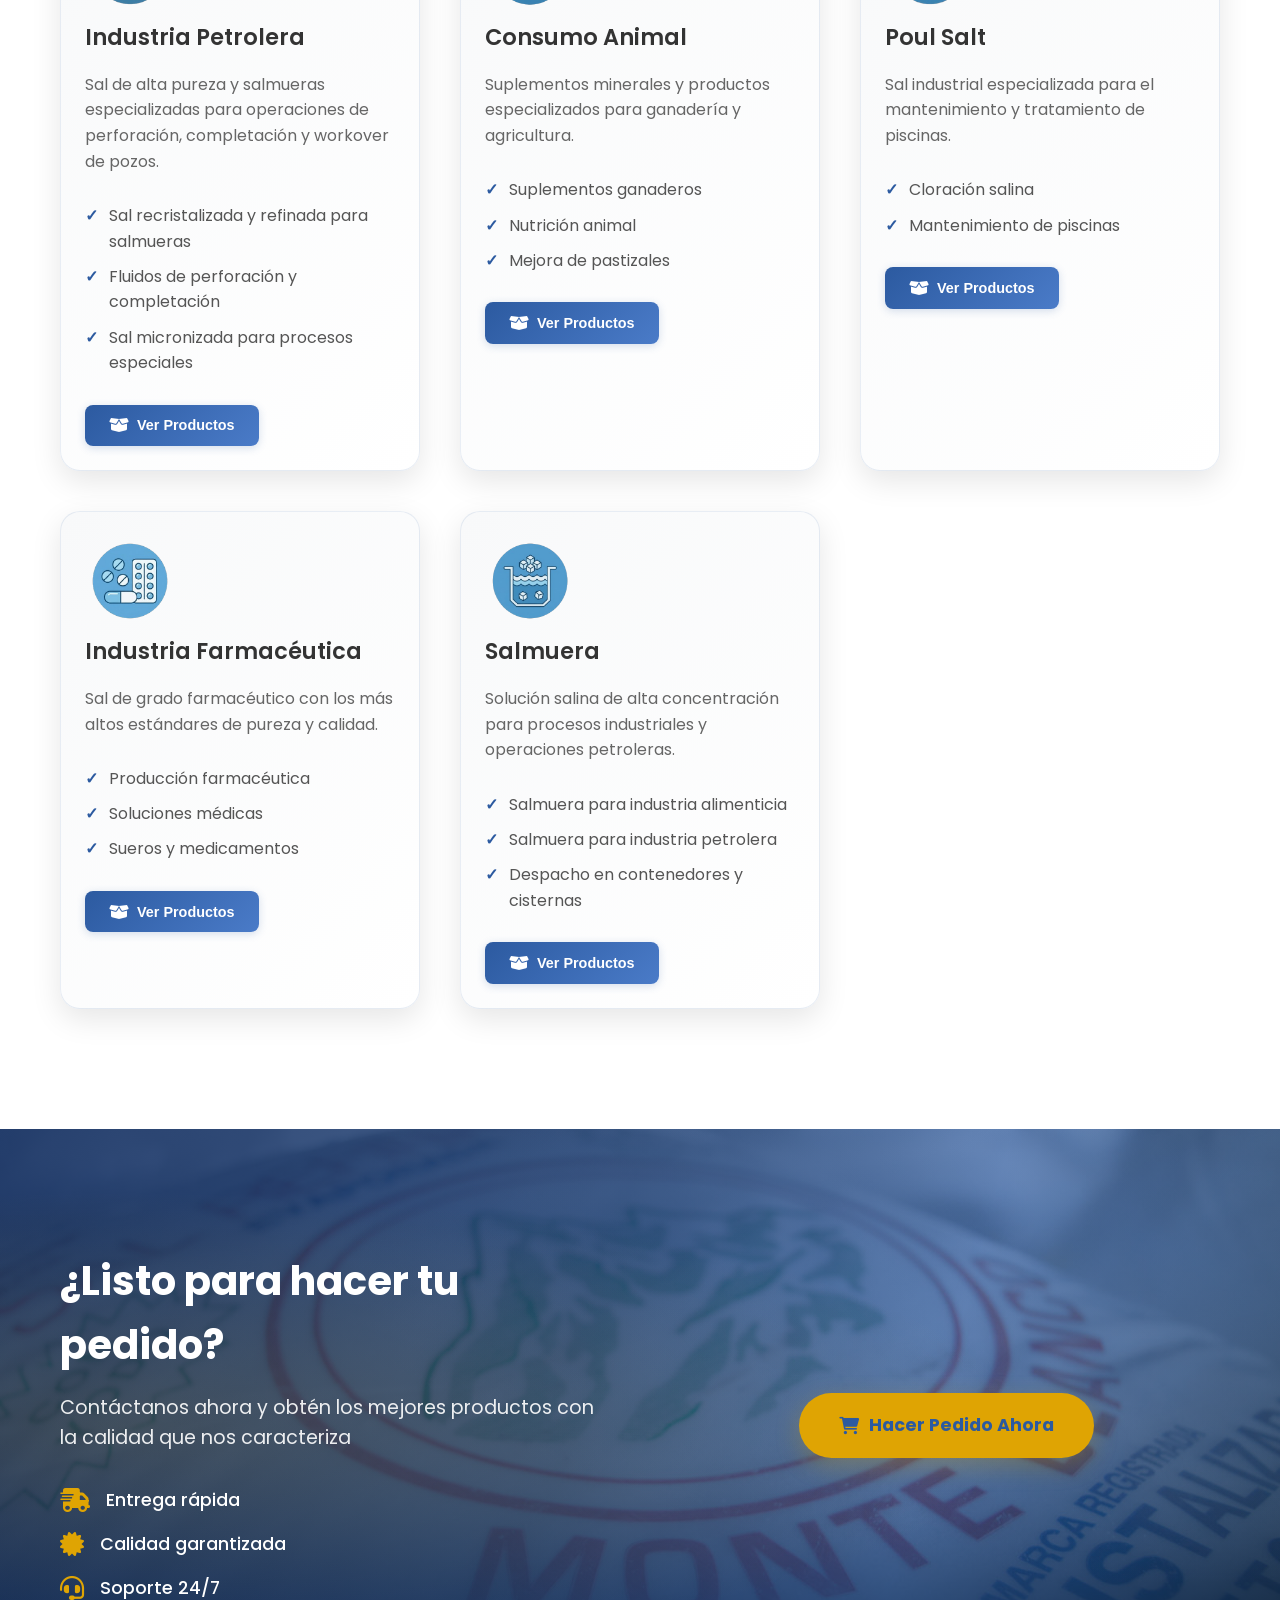
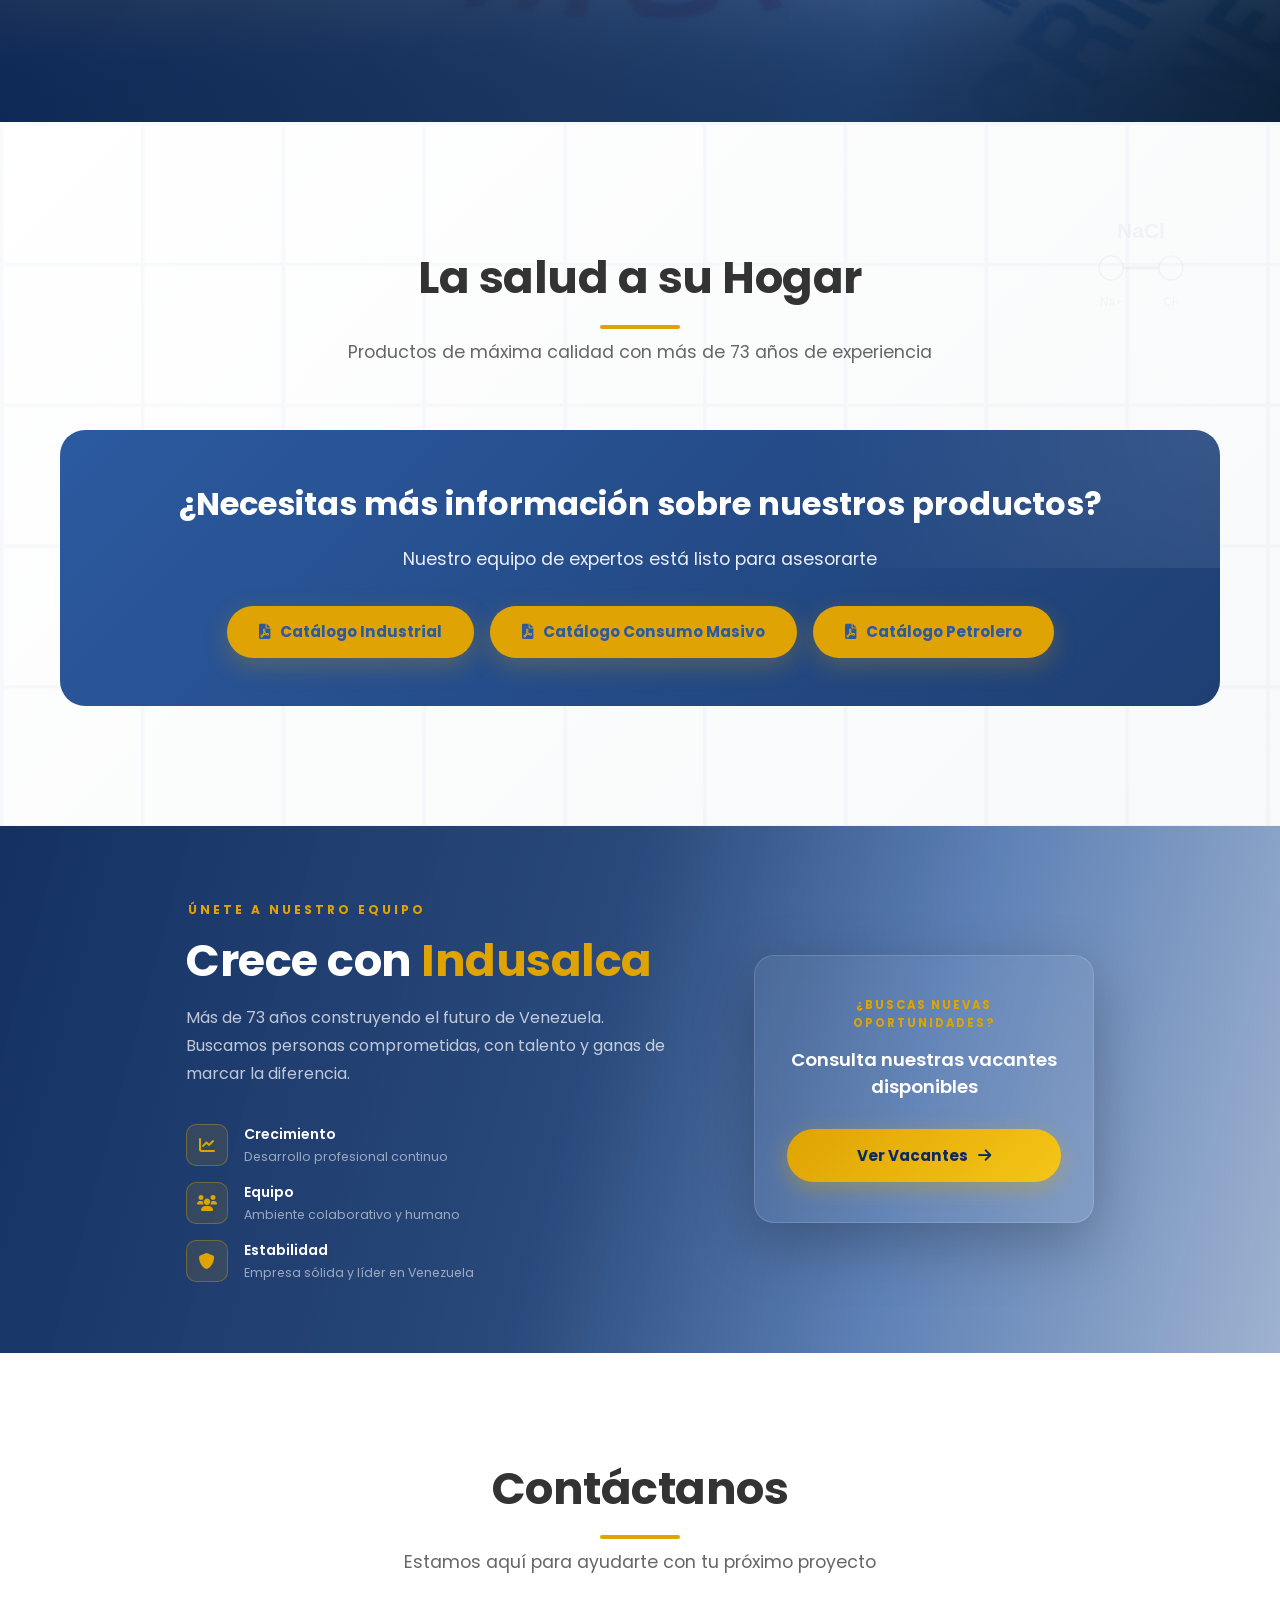
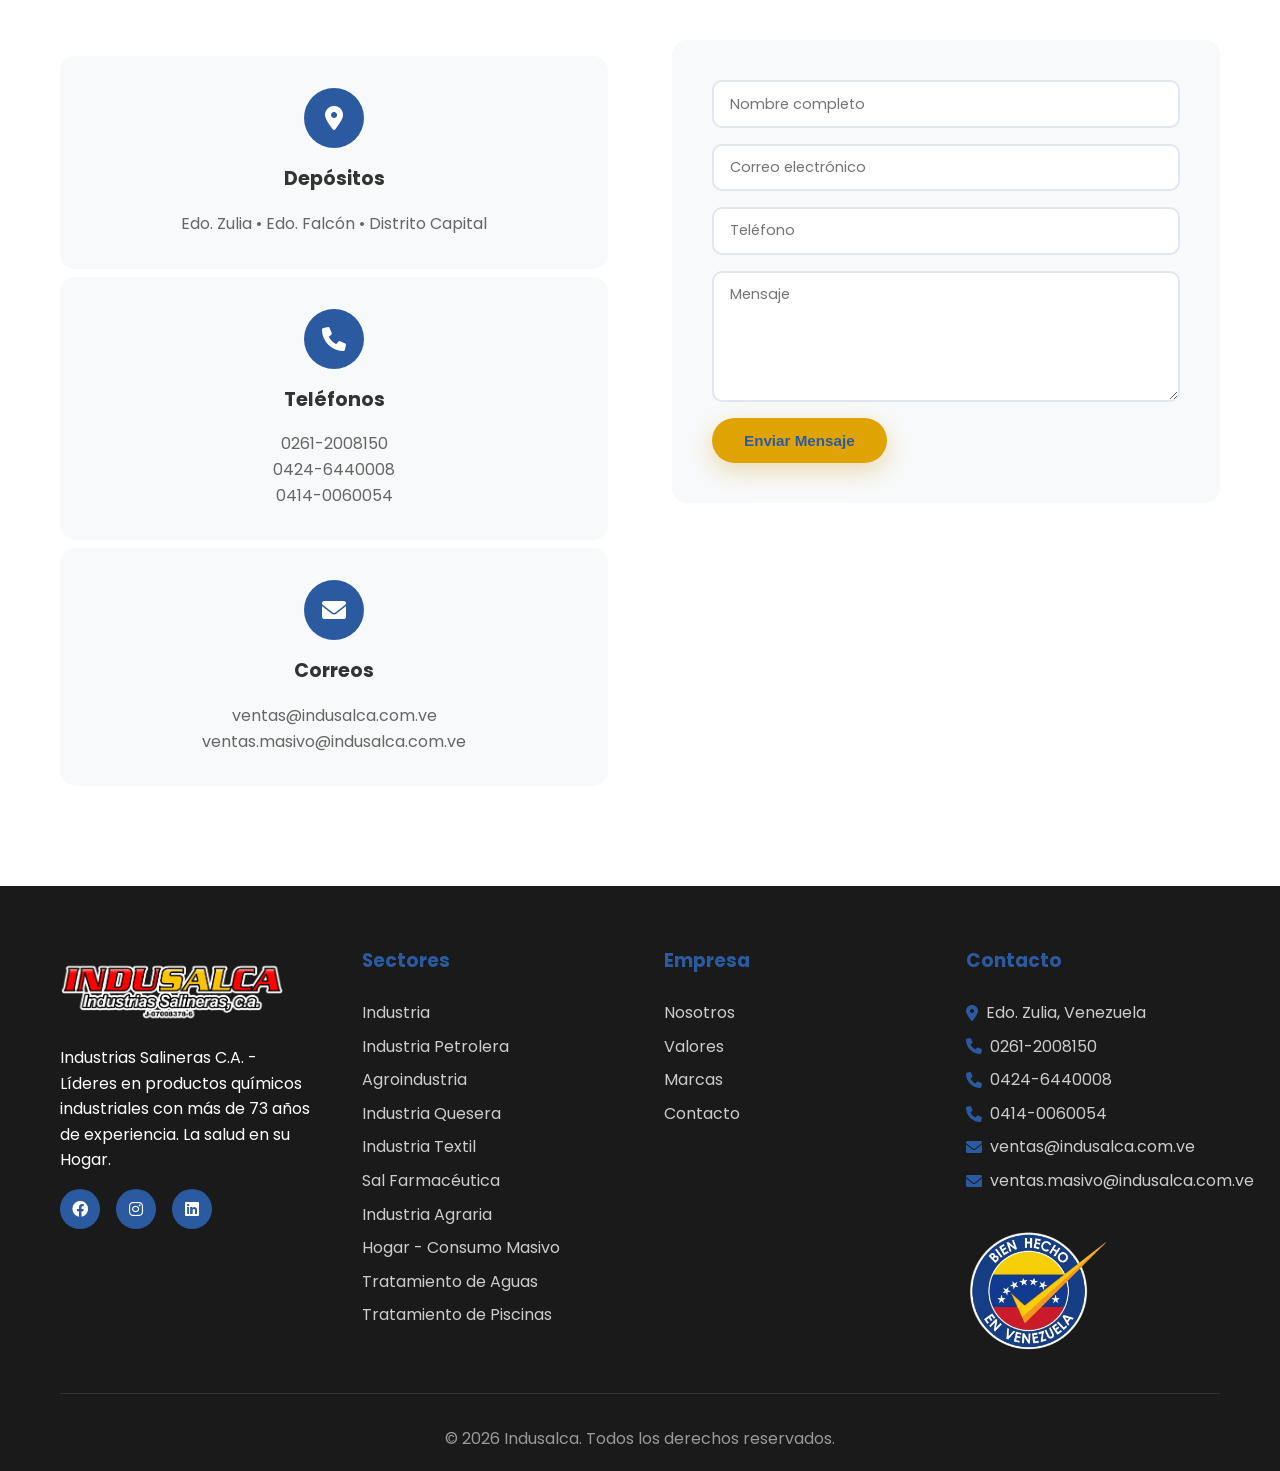
==== commit 443b727c: "Fix movil: icono Empleos correcto, icono Contacto agregado, Empleos sin negrita/azul, scroll hasta C" ====
--- a/index.html
+++ b/index.html
@@ -41,8 +41,10 @@
                     </a>
                     <ul class="dropdown-menu">
                         <li><a href="#value-honestidad">Honestidad</a></li>
+                        <li><a href="#value-innovacion">Innovación</a></li>
                         <li><a href="#value-respeto">Respeto</a></li>
                         <li><a href="#value-calidad">Calidad</a></li>
+                        <li><a href="#value-mejoramiento">Mejoramiento Continuo</a></li>
                         <li><a href="#value-responsabilidad">Responsabilidad Social</a></li>
                     </ul>
                 </li>
@@ -195,7 +197,7 @@
                                     <i class="fas fa-chevron-down accordion-arrow"></i>
                                 </div>
                                 <div class="accordion-body">
-                                    <p>Somos una familia sólida, dedicada, capacitada y comprometida con el desarrollo del país. Ofrecemos productos de primera calidad que contribuyen al bienestar individual. Ofrecemos servicios técnicos y profesionales a nuestros clientes para garantizar la calidad que merecen, así como el desarrollo y crecimiento de nuestros empleados.</p>
+                                    <p>Somos una familia salinera dedicada a garantizar al consumidor, excelencia en el desarrollo de un producto de sal y sus derivados para el consumo humano y el uso agrícola e industrial, con servicio técnico e investigación de primer nivel. Trabajamos de la mano con nuestros clientes para asegurar la calidad de nuestro producto, actuamos en armonía con el ambiente y su entorno, con estricto cumplimiento de las normas y regulaciones del sector, todo esto en coordinación con las personas que conforman la familia INDUSALCA.</p>
                                 </div>
                             </div>
                         </div>
@@ -209,7 +211,7 @@
                                     <i class="fas fa-chevron-down accordion-arrow"></i>
                                 </div>
                                 <div class="accordion-body">
-                                    <p>Ser referencia de Latinoamérica en la fabricación, comercialización y distribución de los productos de sal y sus derivados, manteniendo los más altos estándares de calidad y servicio, manteniendo el liderazgo empresarial tanto en el mercado venezolano como en el internacional.</p>
+                                    <p>Ser referencia en Latinoamérica en la explotación, refinación y distribución de los productos de sal y sus derivados en términos de calidad e innovación, ser líderes en el mercado venezolano y con presencia en el mercado internacional del caribe y del continente americano, tanto en el suministro de óptima materia prima para la industria como en salud y sabor en las mesas de los consumidores en unión y compromiso constante con nuestra familia INDUSALCA.</p>
                                 </div>
                             </div>
                         </div>
@@ -276,28 +278,42 @@
                         <i class="fas fa-handshake"></i>
                     </div>
                     <h3>Honestidad</h3>
-                    <p>La honestidad fundamenta nuestra comunicación y decisiones, fomentando confianza.</p>
+                    <p>Somos un equipo que se fundamenta en la verdad para comunicarnos, tomar decisiones y ejecutar acciones.</p>
+                </div>
+                <div class="value-card" id="value-innovacion">
+                    <div class="value-icon">
+                        <i class="fas fa-lightbulb"></i>
+                    </div>
+                    <h3>Innovación</h3>
+                    <p>Mantenemos un permanente esfuerzo en la búsqueda de mejoras en nuestros productos y procesos. Somos una empresa que está innovando constantemente.</p>
                 </div>
                 <div class="value-card" id="value-respeto">
                     <div class="value-icon">
                         <i class="fas fa-users"></i>
                     </div>
                     <h3>Respeto</h3>
-                    <p>El respeto asegura un trato justo hacia colaboradores y clientes.</p>
+                    <p>Hacia nuestros clientes, entidades gubernamentales y hacia nuestros empleados. Nos caracterizamos por un trato deferente en todas nuestras las relaciones tanto internamente como con nuestros relacionados.</p>
                 </div>
                 <div class="value-card" id="value-calidad">
                     <div class="value-icon">
                         <i class="fas fa-award"></i>
                     </div>
                     <h3>Calidad</h3>
-                    <p>La calidad asegura que nuestros productos cumplan altos estándares.</p>
+                    <p>Nos aseguramos de que nuestros productos cumplan con los requerimientos y especificaciones exigidos por nuestros clientes, por la regulación y por el entorno. Nuestros productos deben ser de la mejor calidad.</p>
+                </div>
+                <div class="value-card" id="value-mejoramiento">
+                    <div class="value-icon">
+                        <i class="fas fa-chart-line"></i>
+                    </div>
+                    <h3>Mejoramiento Continuo de los Procesos y Productos</h3>
+                    <p>Sostenemos un esfuerzo constante en eliminar las ineficiencias y la búsqueda del valor agregado en nuestros procesos. Siempre se puede mejorar y lograr mejoras en todo el encadenamiento.</p>
                 </div>
                 <div class="value-card" id="value-responsabilidad">
                     <div class="value-icon">
                         <i class="fas fa-leaf"></i>
                     </div>
-                    <h3>Responsabilidad Social</h3>
-                    <p>Nuestra responsabilidad social muestra nuestro compromiso con las comunidades y el medio ambiente.</p>
+                    <h3>Responsabilidad Social Empresarial</h3>
+                    <p>Actuamos comprometidos con nuestro entorno, en armonía con el ambiente y con las comunidades de influencia de nuestra operación. Especialmente en el ámbito interno. Somos una familia salinera y nuestro personal constituye un factor esencial en todos los procesos.</p>
                 </div>
             </div>
         </div>
--- a/styles.css
+++ b/styles.css
@@ -1565,6 +1565,13 @@
     .nav-menu.active .nav-item:nth-child(4) { transition-delay: 0.2s; }
     .nav-menu.active .nav-item:nth-child(5) { transition-delay: 0.25s; }
     .nav-menu.active .nav-item:nth-child(6) { transition-delay: 0.3s; }
+    .nav-menu.active .nav-item:nth-child(7) { transition-delay: 0.35s; }
+
+    /* Empleos: mismo estilo que los demás links */
+    .nav-link-empleos {
+        color: inherit !important;
+        font-weight: inherit !important;
+    }
     
     .nav-link {
         padding: 1.3rem 1.5rem;
@@ -1656,6 +1663,16 @@
         content: '';
         width: 24px;
         height: 24px;
+        background-image: url("data:image/svg+xml,%3Csvg xmlns='http://www.w3.org/2000/svg' viewBox='0 0 24 24' fill='%232c5aa0'%3E%3Cpath d='M20 6h-2.18c.07-.44.18-.88.18-1.34C18 2.54 15.46 0 12.34 0c-1.61 0-3.04.71-4.04 1.83L7 3H4c-1.1 0-2 .9-2 2v14c0 1.1.9 2 2 2h16c1.1 0 2-.9 2-2V8c0-1.1-.9-2-2-2zm-8 13c-1.66 0-3-1.34-3-3s1.34-3 3-3 3 1.34 3 3-1.34 3-3 3zm5-9H7V5h2l1.5-1.5C11 3 11.67 3 12.34 3 13.8 3 15 4.2 15 5.66c0 .34-.07.67-.18.98L14.5 7H17v3z'/%3E%3C/svg%3E");
+        background-size: contain;
+        background-repeat: no-repeat;
+        flex-shrink: 0;
+    }
+
+    .nav-item:nth-child(7) .nav-link::before {
+        content: '';
+        width: 24px;
+        height: 24px;
         background-image: url("data:image/svg+xml,%3Csvg xmlns='http://www.w3.org/2000/svg' viewBox='0 0 24 24' fill='%232c5aa0'%3E%3Cpath d='M6.62 10.79c1.44 2.83 3.76 5.14 6.59 6.59l2.2-2.2c.27-.27.67-.36 1.02-.24 1.12.37 2.33.57 3.57.57.55 0 1 .45 1 1V20c0 .55-.45 1-1 1-9.39 0-17-7.61-17-17 0-.55.45-1 1-1h3.5c.55 0 1 .45 1 1 0 1.25.2 2.45.57 3.57.11.35.03.74-.25 1.02l-2.2 2.2z'/%3E%3C/svg%3E");
         background-size: contain;
         background-repeat: no-repeat;
@@ -2138,8 +2155,8 @@
     
     /* Ajustar tamaños específicos en móvil para igualar todos los logos */
     .brand-card:first-child .brand-logo {
-        max-width: 60% !important;
-        max-height: 60% !important;
+        max-width: 70% !important;
+        max-height: 70% !important;
     }
     
     .brand-card:nth-child(2) .brand-logo {
@@ -2294,11 +2311,38 @@
         text-align: center;
         gap: 2rem;
     }
-    
-    .footer-logo img {
-        height: 60px;
-    }
-    
+
+    .footer-section {
+        display: flex;
+        flex-direction: column;
+        align-items: center;
+    }
+
+    .footer-section ul {
+        display: flex;
+        flex-direction: column;
+        align-items: center;
+    }
+
+    .footer-contact {
+        display: flex;
+        flex-direction: column;
+        align-items: center;
+    }
+
+    .footer-contact p {
+        justify-content: center;
+    }
+
+    .footer-badge {
+        justify-content: center;
+        display: flex;
+    }
+
+    .footer-logo {
+        justify-content: center;
+    }
+
     .social-links {
         justify-content: center;
     }
@@ -3281,7 +3325,7 @@
 
 .values-grid {
     display: grid;
-    grid-template-columns: repeat(4, 1fr);
+    grid-template-columns: repeat(3, 1fr);
     gap: 2rem;
 }
 
@@ -3524,10 +3568,10 @@
     will-change: transform;
 }
 
-/* Ajuste específico para Monte Blanco (primer card) - MÁS PEQUEÑO */
+/* Ajuste específico para Monte Blanco (primer card) */
 .brand-card:first-child .brand-logo {
-    max-width: 60%;
-    max-height: 60%;
+    max-width: 70%;
+    max-height: 70%;
     transition: none !important;
     transform: none !important;
     will-change: auto !important;
@@ -3931,18 +3975,20 @@
     z-index: 2;
 }
 
-/* Order Background - Fondo base con gradiente azul */
+/* Order Background - Fondo con imagen real */
 .order-background {
     position: absolute;
     top: 0;
     left: 0;
     width: 100%;
     height: 100%;
-    background: linear-gradient(135deg, #2c5aa0 0%, #1e3f73 50%, #0f2a4a 100%);
+    background: url('catalogo/003.jpg') center 80%/cover no-repeat;
     z-index: -2;
-}
-
-/* Order Background Before - Patrón de micro-cristales de sal */
+    filter: blur(0.3px);
+    transform: scale(1.02); /* evita bordes blancos por el blur */
+}
+
+/* Order Background Before - Luces de acento */
 .order-background::before {
     content: '';
     position: absolute;
@@ -3951,90 +3997,35 @@
     width: 100%;
     height: 100%;
     background: 
-        radial-gradient(circle at 20% 80%, rgba(255, 255, 255, 0.1) 0%, transparent 50%),
-        radial-gradient(circle at 80% 20%, rgba(255, 255, 255, 0.1) 0%, transparent 50%),
-        url('data:image/svg+xml,<svg xmlns="http://www.w3.org/2000/svg" viewBox="0 0 100 100"><defs><pattern id="salt-crystals-order" width="40" height="40" patternUnits="userSpaceOnUse"><g opacity="0.12"><rect x="8" y="8" width="6" height="6" fill="rgba(255,255,255,0.15)" stroke="rgba(255,255,255,0.3)" stroke-width="0.4" rx="0.5"/><rect x="18" y="5" width="4" height="4" fill="rgba(255,255,255,0.1)" stroke="rgba(255,255,255,0.25)" stroke-width="0.3" rx="0.3" transform="rotate(15 20 7)"/><rect x="28" y="12" width="5" height="5" fill="rgba(255,255,255,0.12)" stroke="rgba(255,255,255,0.28)" stroke-width="0.35" rx="0.4" transform="rotate(-10 30.5 14.5)"/><rect x="5" y="22" width="4.5" height="4.5" fill="rgba(255,255,255,0.08)" stroke="rgba(255,255,255,0.22)" stroke-width="0.3" rx="0.3" transform="rotate(25 7.25 24.25)"/><rect x="20" y="25" width="7" height="7" fill="rgba(255,255,255,0.18)" stroke="rgba(255,255,255,0.35)" stroke-width="0.45" rx="0.5" transform="rotate(-5 23.5 28.5)"/><rect x="32" y="28" width="3.5" height="3.5" fill="rgba(255,255,255,0.09)" stroke="rgba(255,255,255,0.2)" stroke-width="0.25" rx="0.25" transform="rotate(20 33.75 29.75)"/><rect x="15" y="18" width="3" height="3" fill="rgba(255,255,255,0.07)" stroke="rgba(255,255,255,0.18)" stroke-width="0.2" rx="0.2"/></g></pattern></defs><rect width="100" height="100" fill="url(%23salt-crystals-order)"/></svg>');
-    animation: float 30s ease-in-out infinite;
-}
-
-/* Order Overlay - Capa de overlay semi-transparente */
+        radial-gradient(ellipse at 10% 50%, rgba(223, 164, 3, 0.15) 0%, transparent 55%),
+        radial-gradient(ellipse at 90% 20%, rgba(44, 90, 160, 0.2) 0%, transparent 50%);
+}
+
+/* Order Overlay - Gradiente direccional profundo */
 .order-overlay {
     position: absolute;
     top: 0;
     left: 0;
     width: 100%;
     height: 100%;
-    background: linear-gradient(135deg, rgba(44, 90, 160, 0.8) 0%, rgba(15, 42, 74, 0.9) 100%);
+    background: linear-gradient(
+        105deg,
+        rgba(13, 42, 94, 0.88) 0%,
+        rgba(30, 63, 115, 0.82) 45%,
+        rgba(44, 90, 160, 0.65) 70%,
+        rgba(15, 42, 74, 0.75) 100%
+    );
     z-index: -1;
 }
 
-/* Order Floating Elements - Contenedor de elementos flotantes */
-.order-floating-elements {
-    position: absolute;
-    top: 0;
-    left: 0;
-    width: 100%;
-    height: 100%;
-    z-index: -1;
-}
-
-/* Order Floating Element - Estilo base de cubos flotantes */
-.order-floating-element {
-    position: absolute;
-    background: rgba(255, 255, 255, 0.08);
-    border-radius: 15%;
-    animation: floatUpDown 6s ease-in-out infinite;
-    backdrop-filter: blur(5px);
-    border: 2px solid rgba(255, 255, 255, 0.2);
-    transform: rotate(45deg);
-}
-
-/* Order Element 1 - Esquina superior izquierda */
-.order-element-1 {
-    width: 90px;
-    height: 90px;
-    top: 8%;
-    left: 5%;
-    animation-delay: 0s;
-    background: 
-        rgba(255, 255, 255, 0.08),
-        url('data:image/svg+xml,<svg xmlns="http://www.w3.org/2000/svg" viewBox="0 0 100 100"><defs><pattern id="order-crystal1" width="30" height="30" patternUnits="userSpaceOnUse"><rect x="10" y="10" width="4" height="4" fill="rgba(255,255,255,0.3)" stroke="rgba(255,255,255,0.5)" stroke-width="0.6" rx="0.3"/><rect x="18" y="8" width="3" height="3" fill="rgba(255,255,255,0.25)" stroke="rgba(255,255,255,0.45)" stroke-width="0.5" rx="0.25"/><rect x="8" y="20" width="3.5" height="3.5" fill="rgba(255,255,255,0.28)" stroke="rgba(255,255,255,0.48)" stroke-width="0.55" rx="0.28"/></pattern></defs><rect width="100" height="100" fill="url(%23order-crystal1)"/></svg>');
-}
-
-/* Order Element 2 - Esquina superior derecha */
-.order-element-2 {
-    width: 120px;
-    height: 120px;
-    top: 5%;
-    right: 8%;
-    animation-delay: 2s;
-    background: 
-        rgba(255, 255, 255, 0.08),
-        url('data:image/svg+xml,<svg xmlns="http://www.w3.org/2000/svg" viewBox="0 0 100 100"><defs><pattern id="order-crystal2" width="35" height="35" patternUnits="userSpaceOnUse"><rect x="12" y="12" width="5" height="5" fill="rgba(255,255,255,0.32)" stroke="rgba(255,255,255,0.55)" stroke-width="0.7" rx="0.4"/><rect x="22" y="10" width="3.5" height="3.5" fill="rgba(255,255,255,0.28)" stroke="rgba(255,255,255,0.5)" stroke-width="0.6" rx="0.3"/><rect x="10" y="24" width="4" height="4" fill="rgba(255,255,255,0.3)" stroke="rgba(255,255,255,0.52)" stroke-width="0.65" rx="0.35"/></pattern></defs><rect width="100" height="100" fill="url(%23order-crystal2)"/></svg>');
-}
-
-/* Order Element 3 - Esquina inferior izquierda */
-.order-element-3 {
-    width: 80px;
-    height: 80px;
-    bottom: 10%;
-    left: 8%;
-    animation-delay: 4s;
-    background: 
-        rgba(255, 255, 255, 0.08),
-        url('data:image/svg+xml,<svg xmlns="http://www.w3.org/2000/svg" viewBox="0 0 100 100"><defs><pattern id="order-crystal3" width="25" height="25" patternUnits="userSpaceOnUse"><rect x="8" y="8" width="3.5" height="3.5" fill="rgba(255,255,255,0.28)" stroke="rgba(255,255,255,0.48)" stroke-width="0.55" rx="0.28"/><rect x="16" y="7" width="2.5" height="2.5" fill="rgba(255,255,255,0.24)" stroke="rgba(255,255,255,0.44)" stroke-width="0.5" rx="0.22"/><rect x="7" y="17" width="3" height="3" fill="rgba(255,255,255,0.26)" stroke="rgba(255,255,255,0.46)" stroke-width="0.52" rx="0.25"/></pattern></defs><rect width="100" height="100" fill="url(%23order-crystal3)"/></svg>');
-}
-
-/* Order Element 4 - Esquina inferior derecha */
+/* Order Floating Elements - ocultos, reemplazados por imagen de fondo */
+.order-floating-elements,
+.order-floating-element,
+.order-element-1,
+.order-element-2,
+.order-element-3,
 .order-element-4 {
-    width: 100px;
-    height: 100px;
-    bottom: 8%;
-    right: 6%;
-    animation-delay: 1s;
-    background: 
-        rgba(255, 255, 255, 0.08),
-        url('data:image/svg+xml,<svg xmlns="http://www.w3.org/2000/svg" viewBox="0 0 100 100"><defs><pattern id="order-crystal4" width="32" height="32" patternUnits="userSpaceOnUse"><rect x="11" y="11" width="4.5" height="4.5" fill="rgba(255,255,255,0.31)" stroke="rgba(255,255,255,0.53)" stroke-width="0.65" rx="0.35"/><rect x="20" y="9" width="3" height="3" fill="rgba(255,255,255,0.27)" stroke="rgba(255,255,255,0.48)" stroke-width="0.55" rx="0.27"/><rect x="9" y="22" width="3.8" height="3.8" fill="rgba(255,255,255,0.29)" stroke="rgba(255,255,255,0.5)" stroke-width="0.6" rx="0.3"/></pattern></defs><rect width="100" height="100" fill="url(%23order-crystal4)"/></svg>');
+    display: none;
 }
 
 .order-content {
--- a/empleos.css
+++ b/empleos.css
@@ -535,29 +535,37 @@
    CV ESPONTÁNEO CTA
    ============================================ */
 .emp-cv-cta {
-    padding: 70px 0;
+    padding: 80px 0;
     background: linear-gradient(135deg, #0d2a5e, #1e3f73);
+    text-align: center;
 }
 
 .emp-cv-cta-content {
-    display: flex;
-    align-items: center;
-    justify-content: space-between;
-    gap: 3rem;
-    flex-wrap: wrap;
-}
-
-.emp-cv-cta-text h2 {
+    max-width: 600px;
+    margin: 0 auto;
+    display: flex;
+    flex-direction: column;
+    align-items: center;
+    gap: 1.2rem;
+}
+
+.emp-cv-cta-content h2 {
     color: #fff;
-    font-size: 1.8rem;
-    font-weight: 700;
-    margin-bottom: 0.6rem;
-}
-
-.emp-cv-cta-text p {
-    color: rgba(255,255,255,0.7);
-    font-size: 0.95rem;
-    max-width: 500px;
+    font-size: 2rem;
+    font-weight: 700;
+    line-height: 1.25;
+}
+
+.emp-cv-cta-content p {
+    color: rgba(255,255,255,0.72);
+    font-size: 1rem;
+    line-height: 1.7;
+}
+
+.emp-cv-cta-content .btn-empleos {
+    margin-top: 0.5rem;
+    width: auto;
+    padding: 0.9rem 2.5rem;
 }
 
 /* ============================================
@@ -731,3 +739,44 @@
     .emp-cv-cta-content { flex-direction: column; text-align: center; }
     .form-row { grid-template-columns: 1fr; }
 }
+
+/* File Upload */
+.file-input {
+    display: none;
+}
+
+.file-upload-label {
+    display: flex;
+    align-items: center;
+    gap: 10px;
+    padding: 12px 18px;
+    border: 2px dashed #2c5aa0;
+    border-radius: 10px;
+    cursor: pointer;
+    color: #2c5aa0;
+    font-weight: 500;
+    transition: all 0.3s ease;
+    background: #f0f5ff;
+}
+
+.file-upload-label:hover {
+    background: #dce8ff;
+    border-color: #1e3f73;
+}
+
+.file-upload-label i {
+    font-size: 1.1rem;
+}
+
+.file-upload-label.has-file {
+    border-style: solid;
+    background: #e6f0e6;
+    border-color: #2e7d32;
+    color: #2e7d32;
+}
+
+.file-hint {
+    font-size: 0.78rem;
+    color: #999;
+    margin-top: 5px;
+}
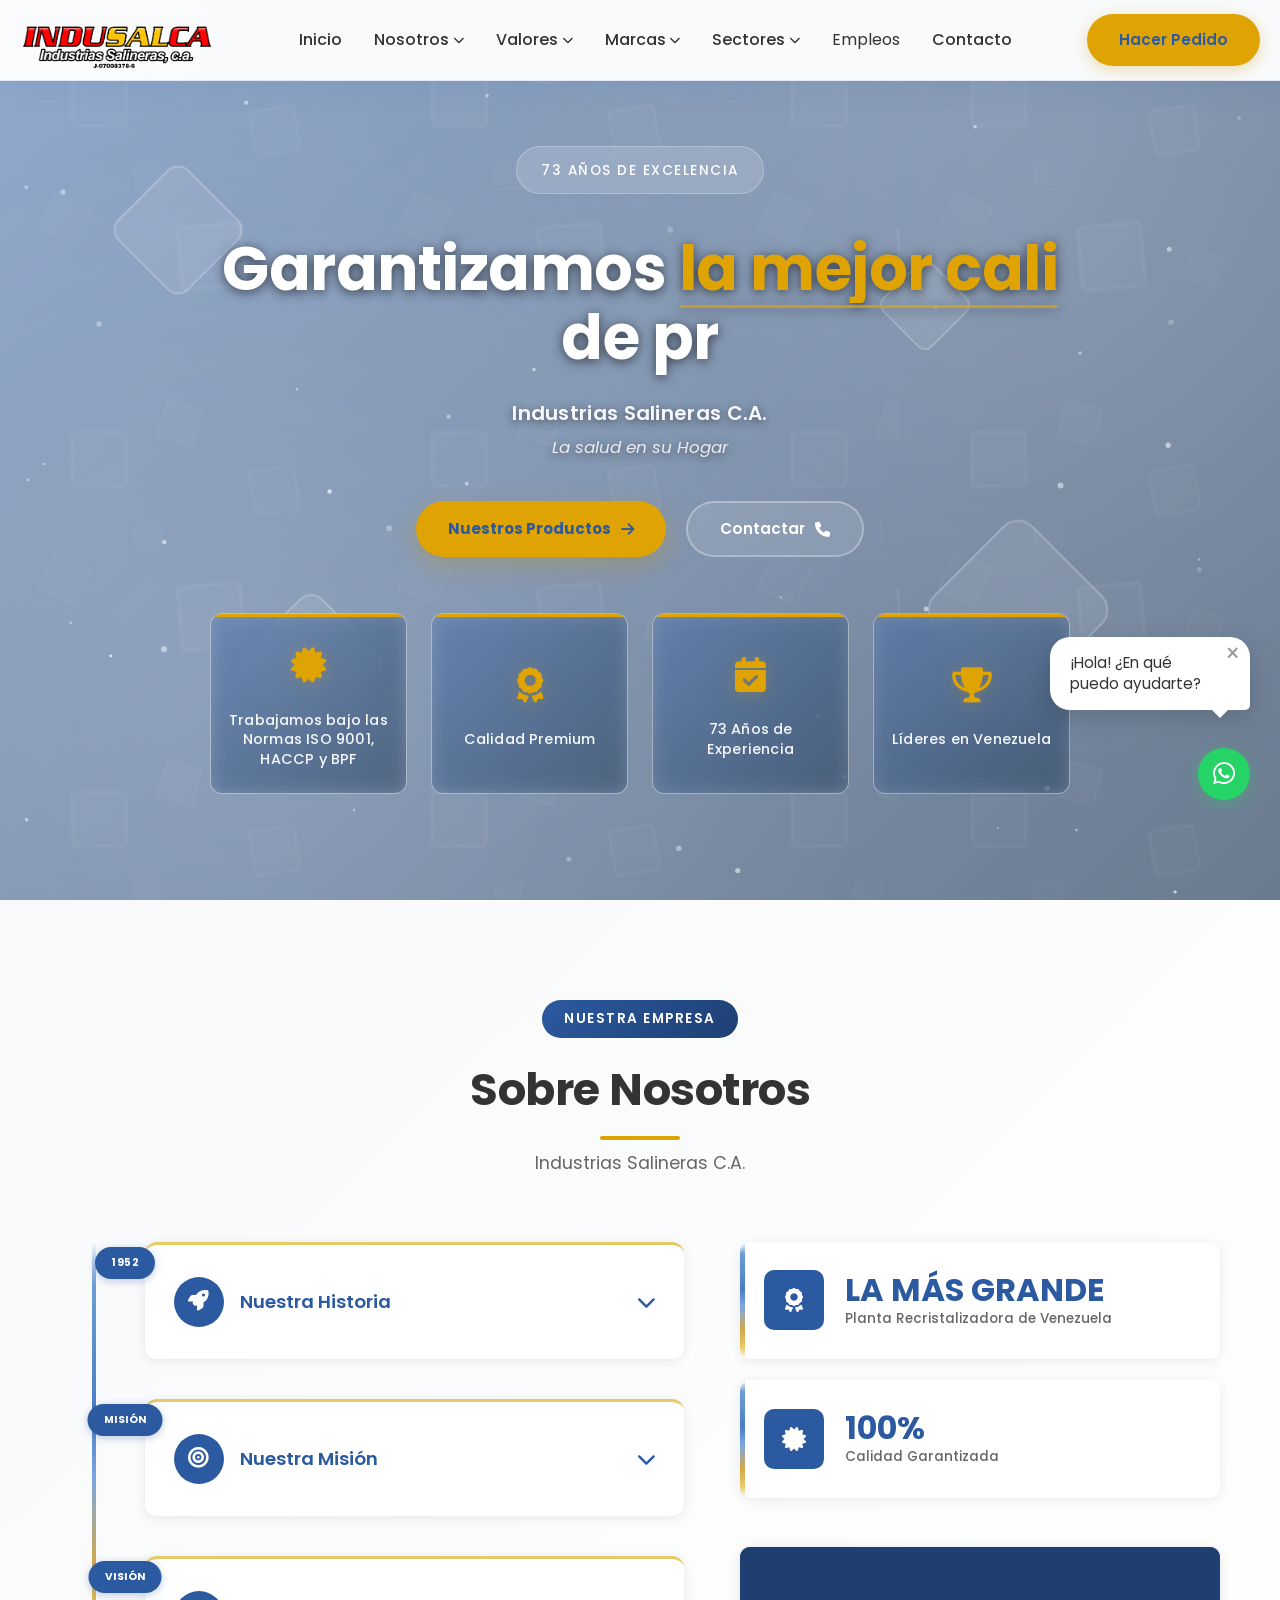
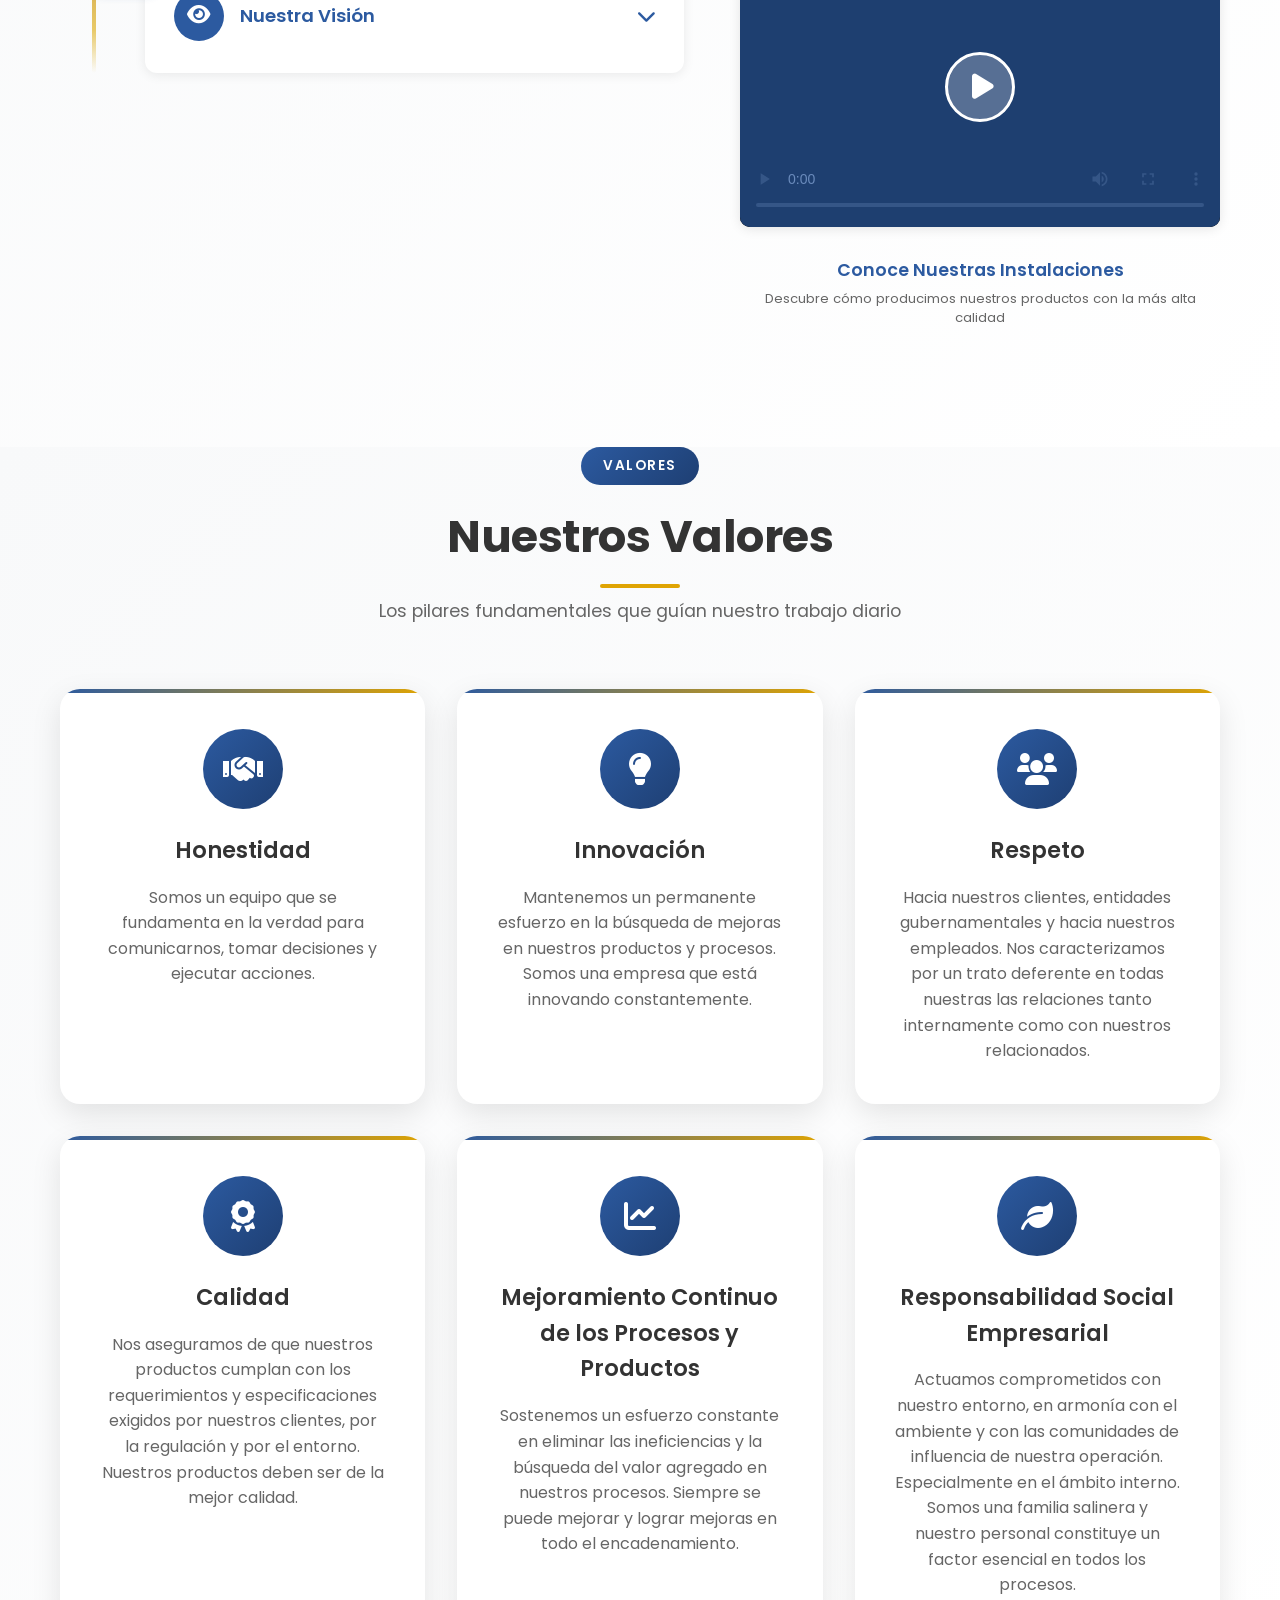
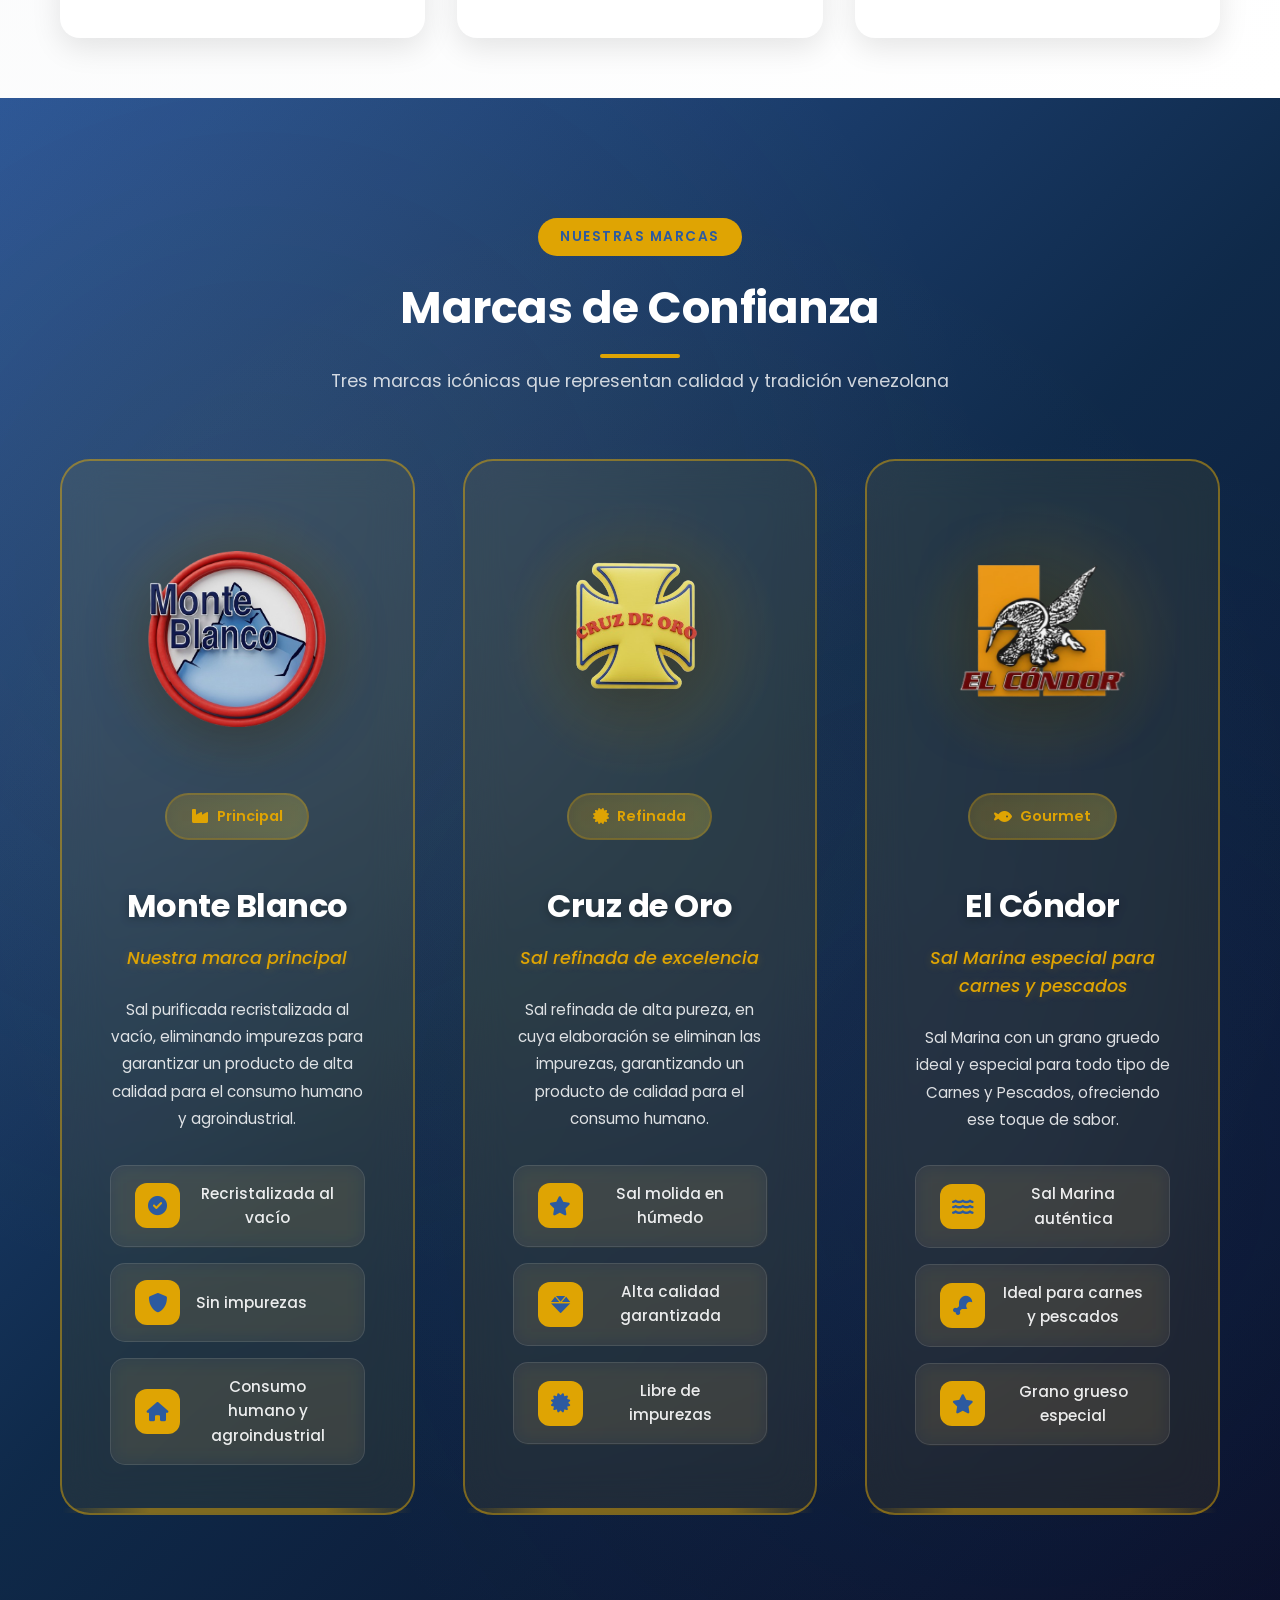
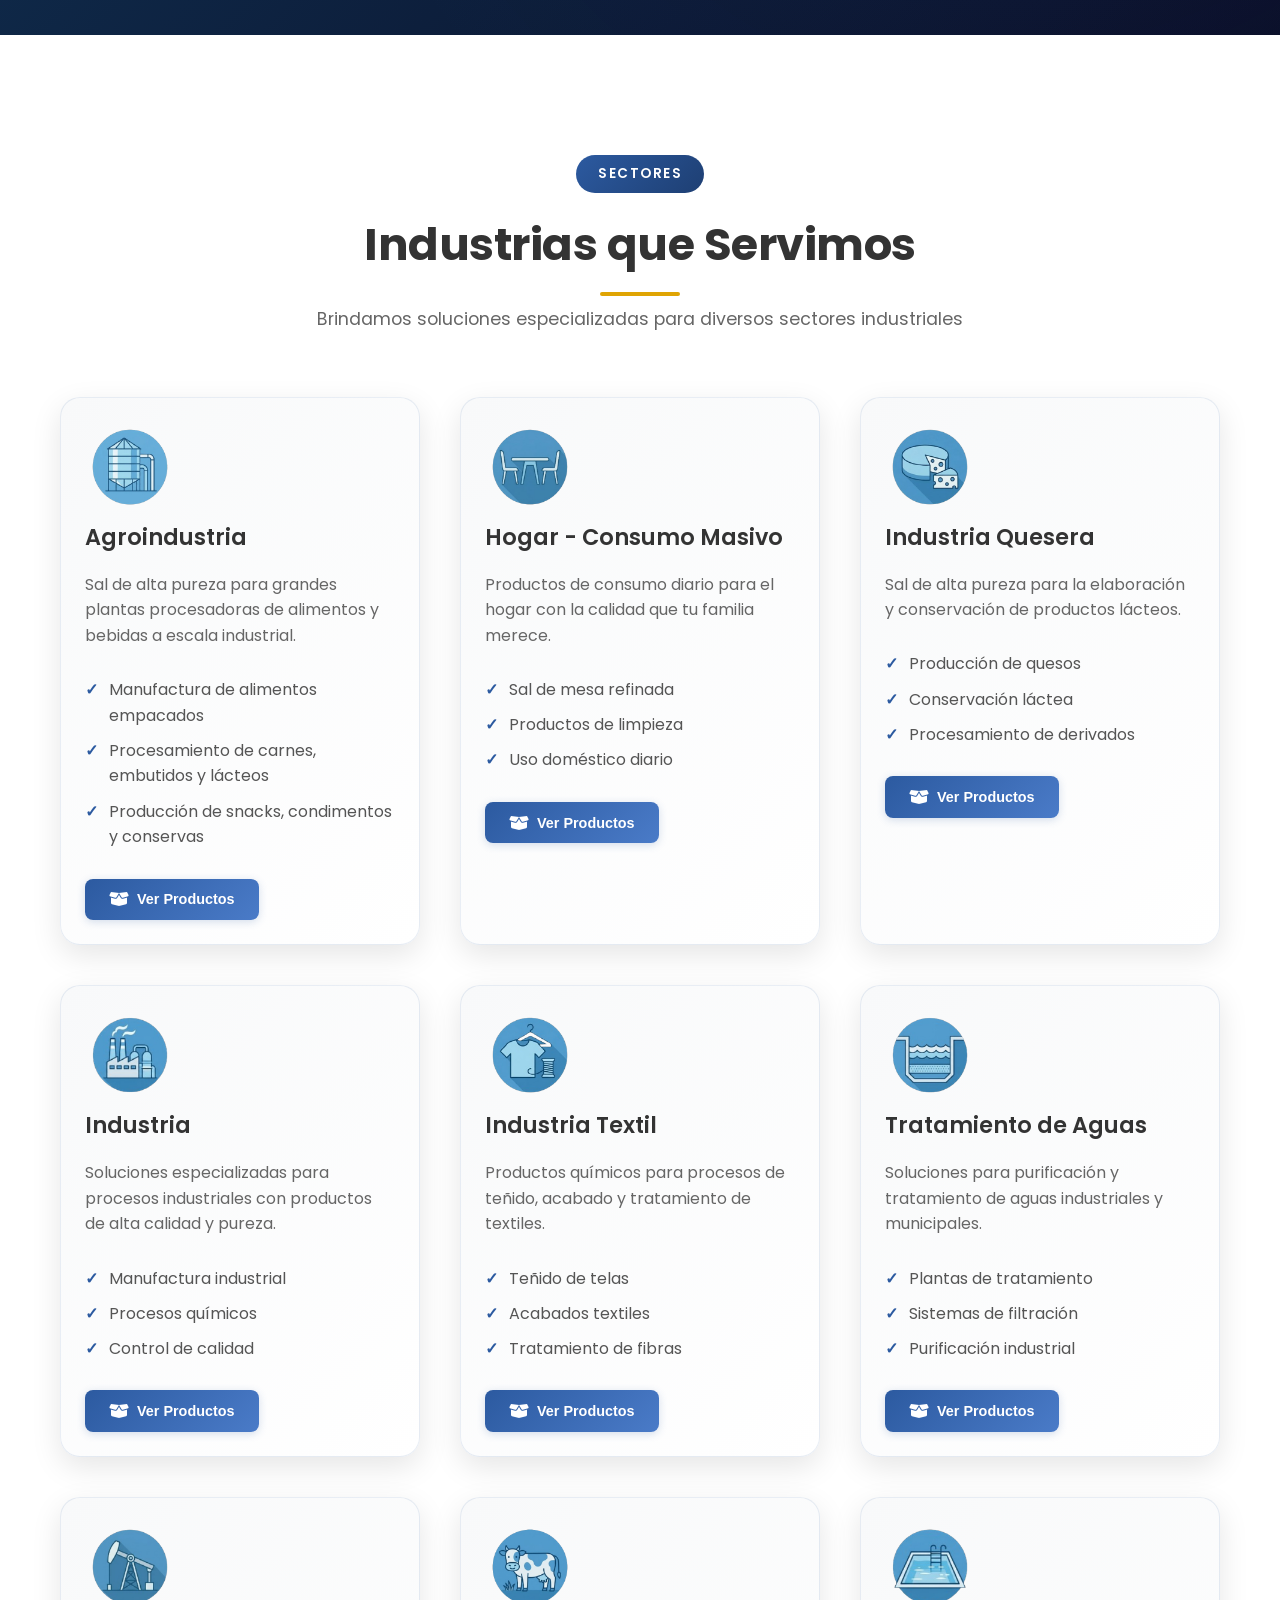
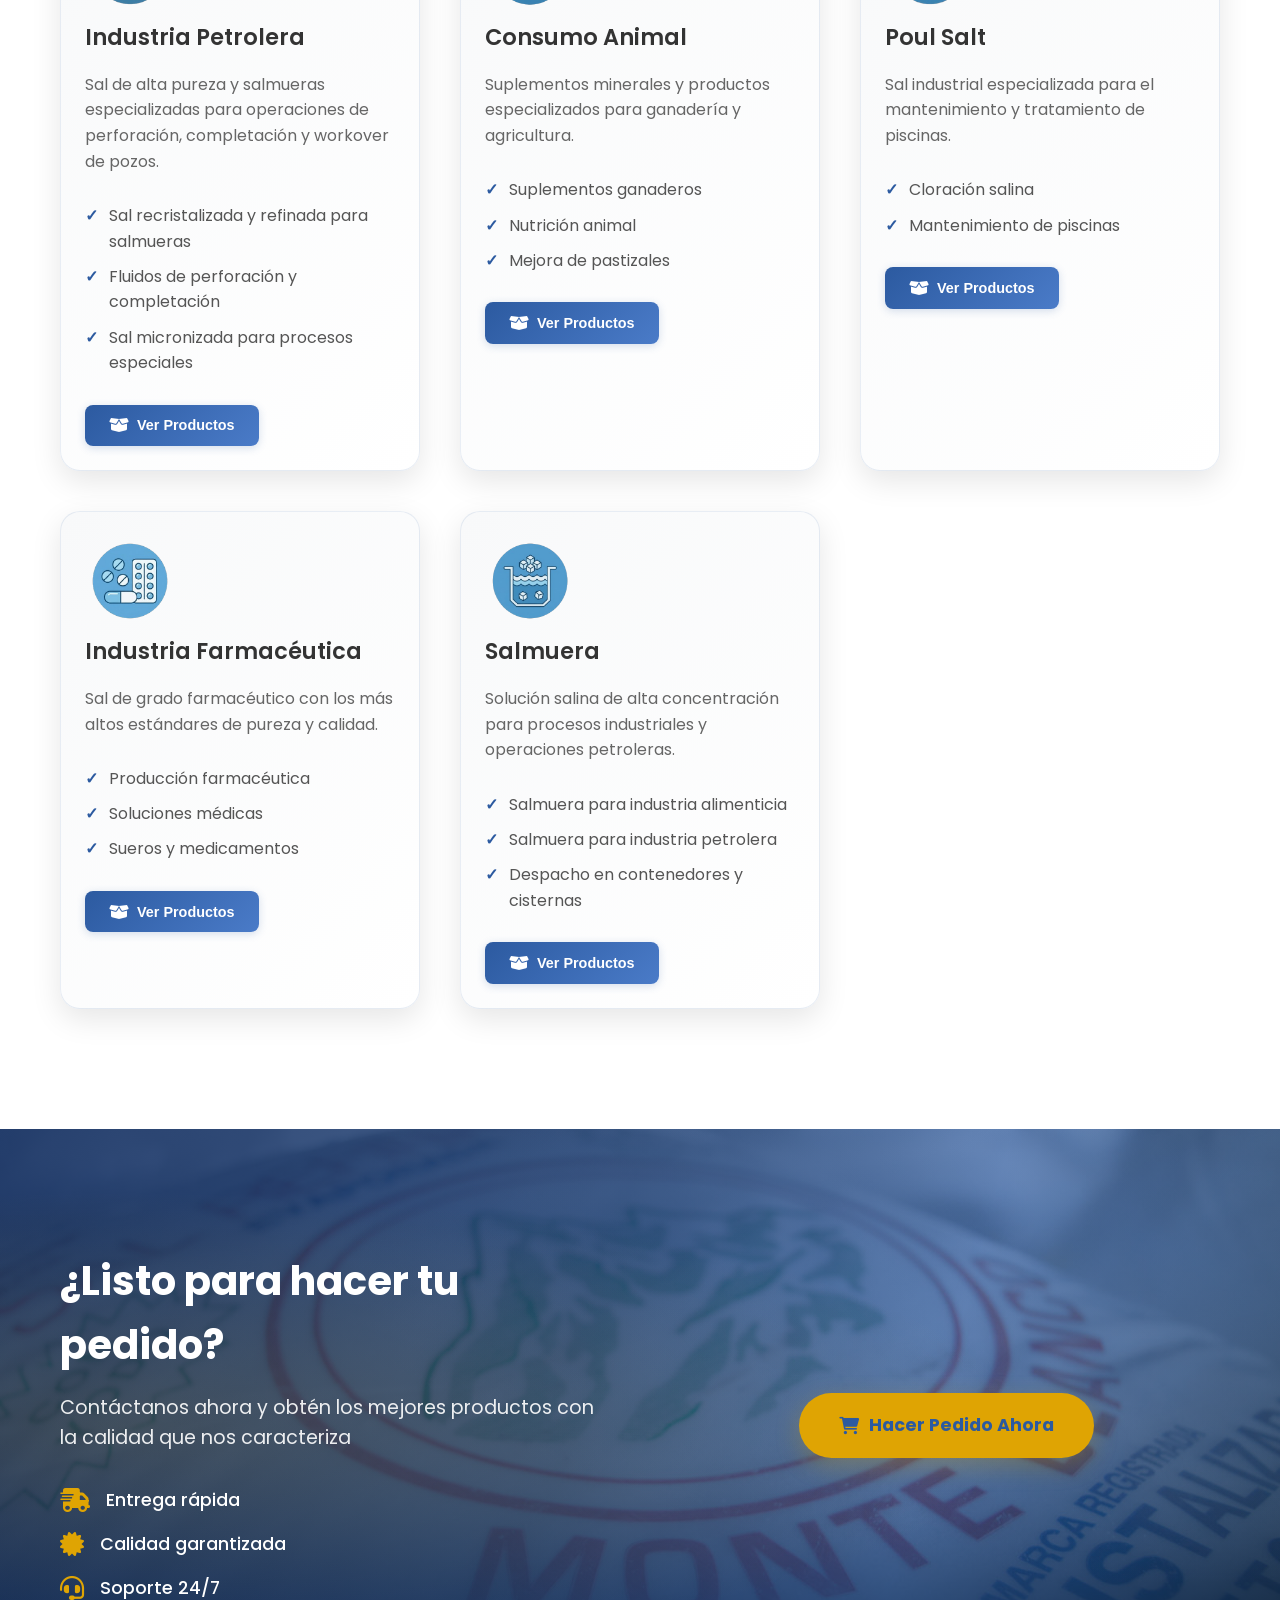
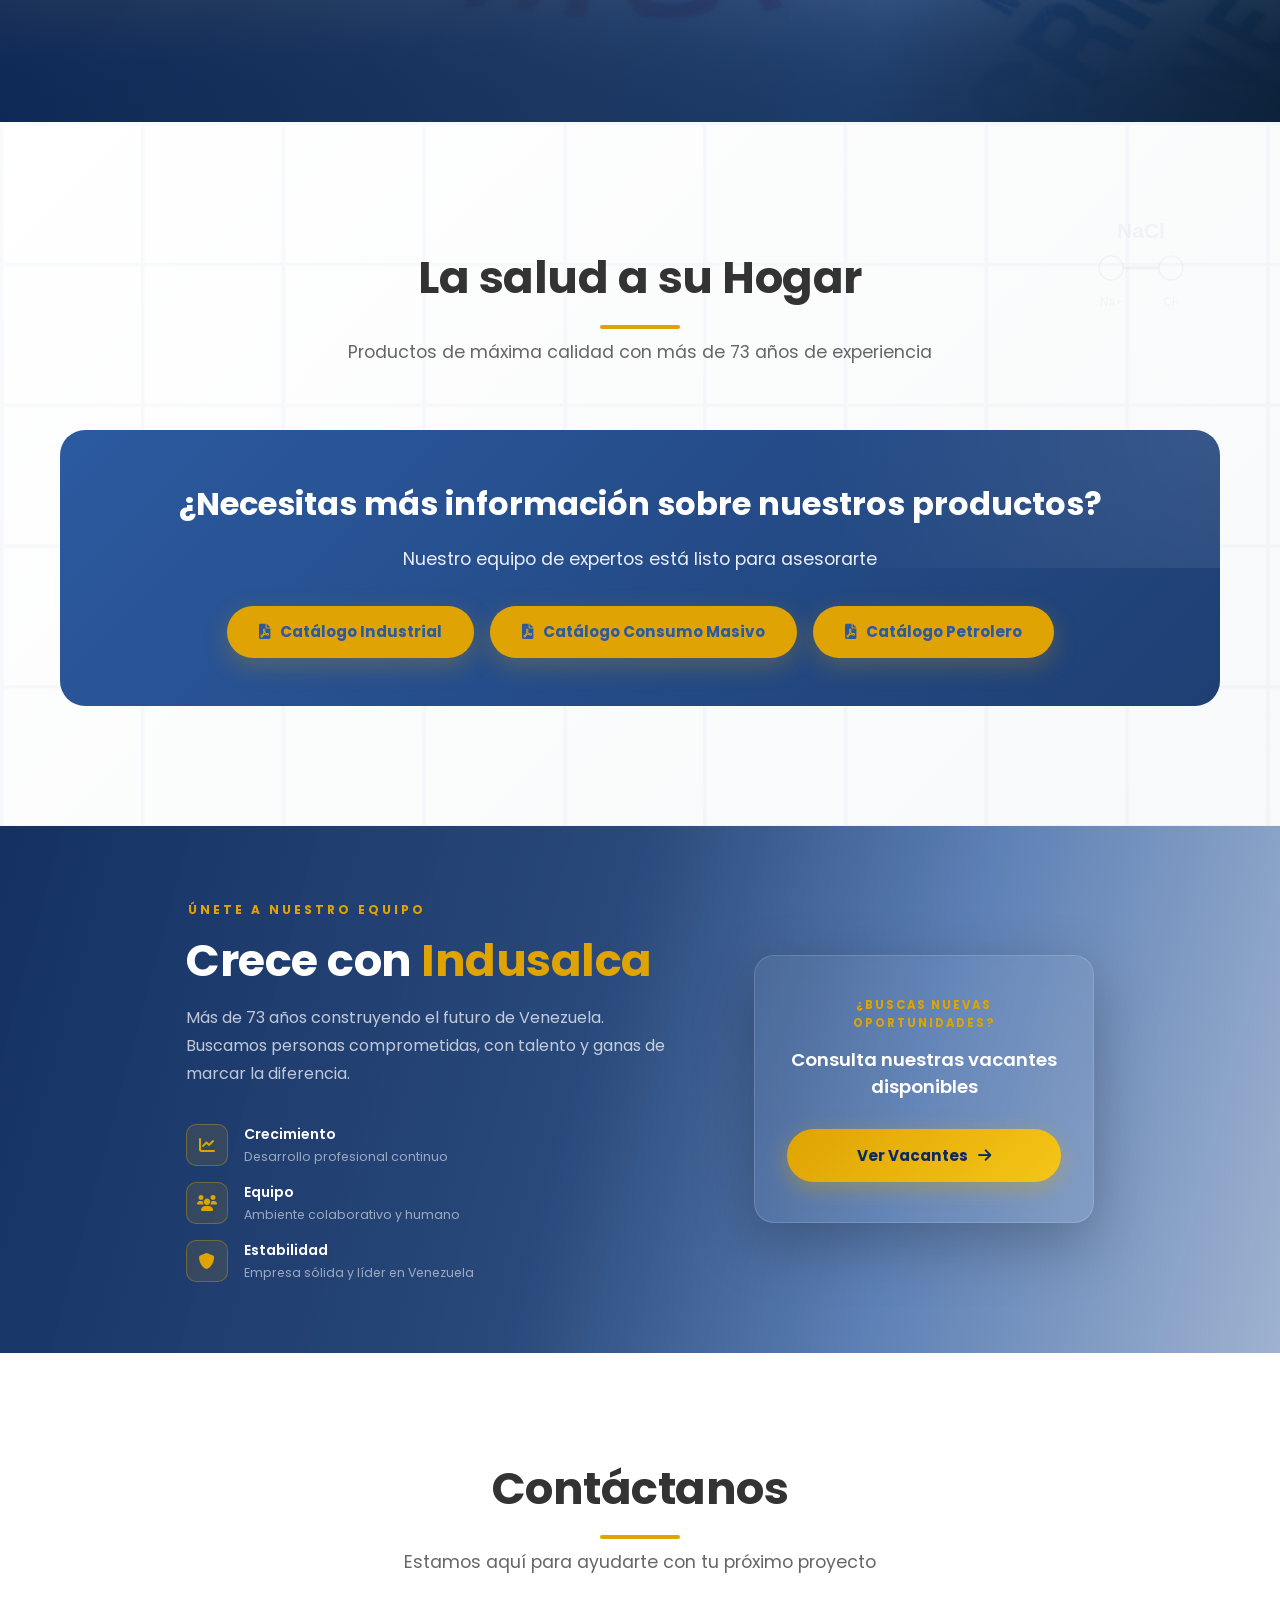
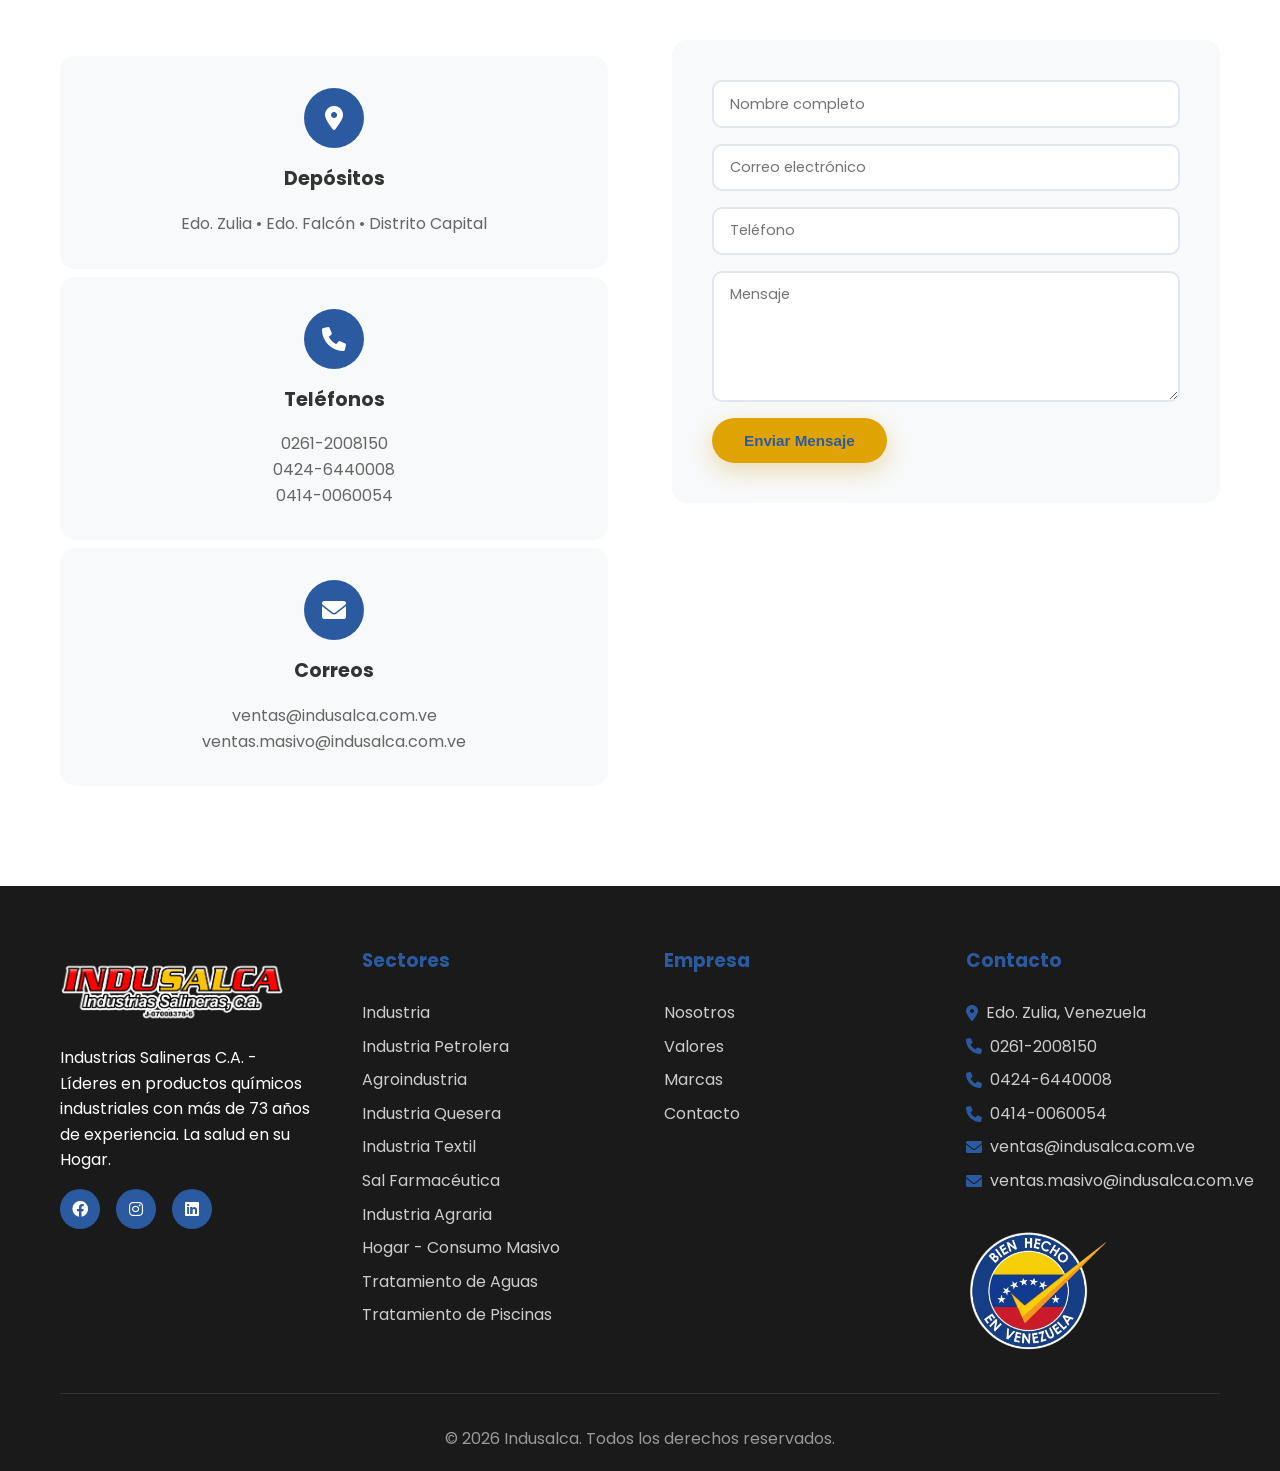
==== commit 810fc866: "Marca: fondo condor carmesi, logos navbar 40px, dedup por nombre, descripcion condor unificada, part" ====
--- a/index.html
+++ b/index.html
@@ -427,7 +427,7 @@
                             </div>
                         </div>
                         <div class="brand-content">
-                            <h3>Cóndor</h3>
+                            <h3>El Cóndor</h3>
                             <p class="brand-tagline">Sal Marina especial para carnes y pescados</p>
                             <p class="brand-description">Sal Marina con un grano gruedo ideal y especial para todo tipo de Carnes y Pescados, ofreciendo ese toque de sabor.</p>
                             <div class="brand-features">
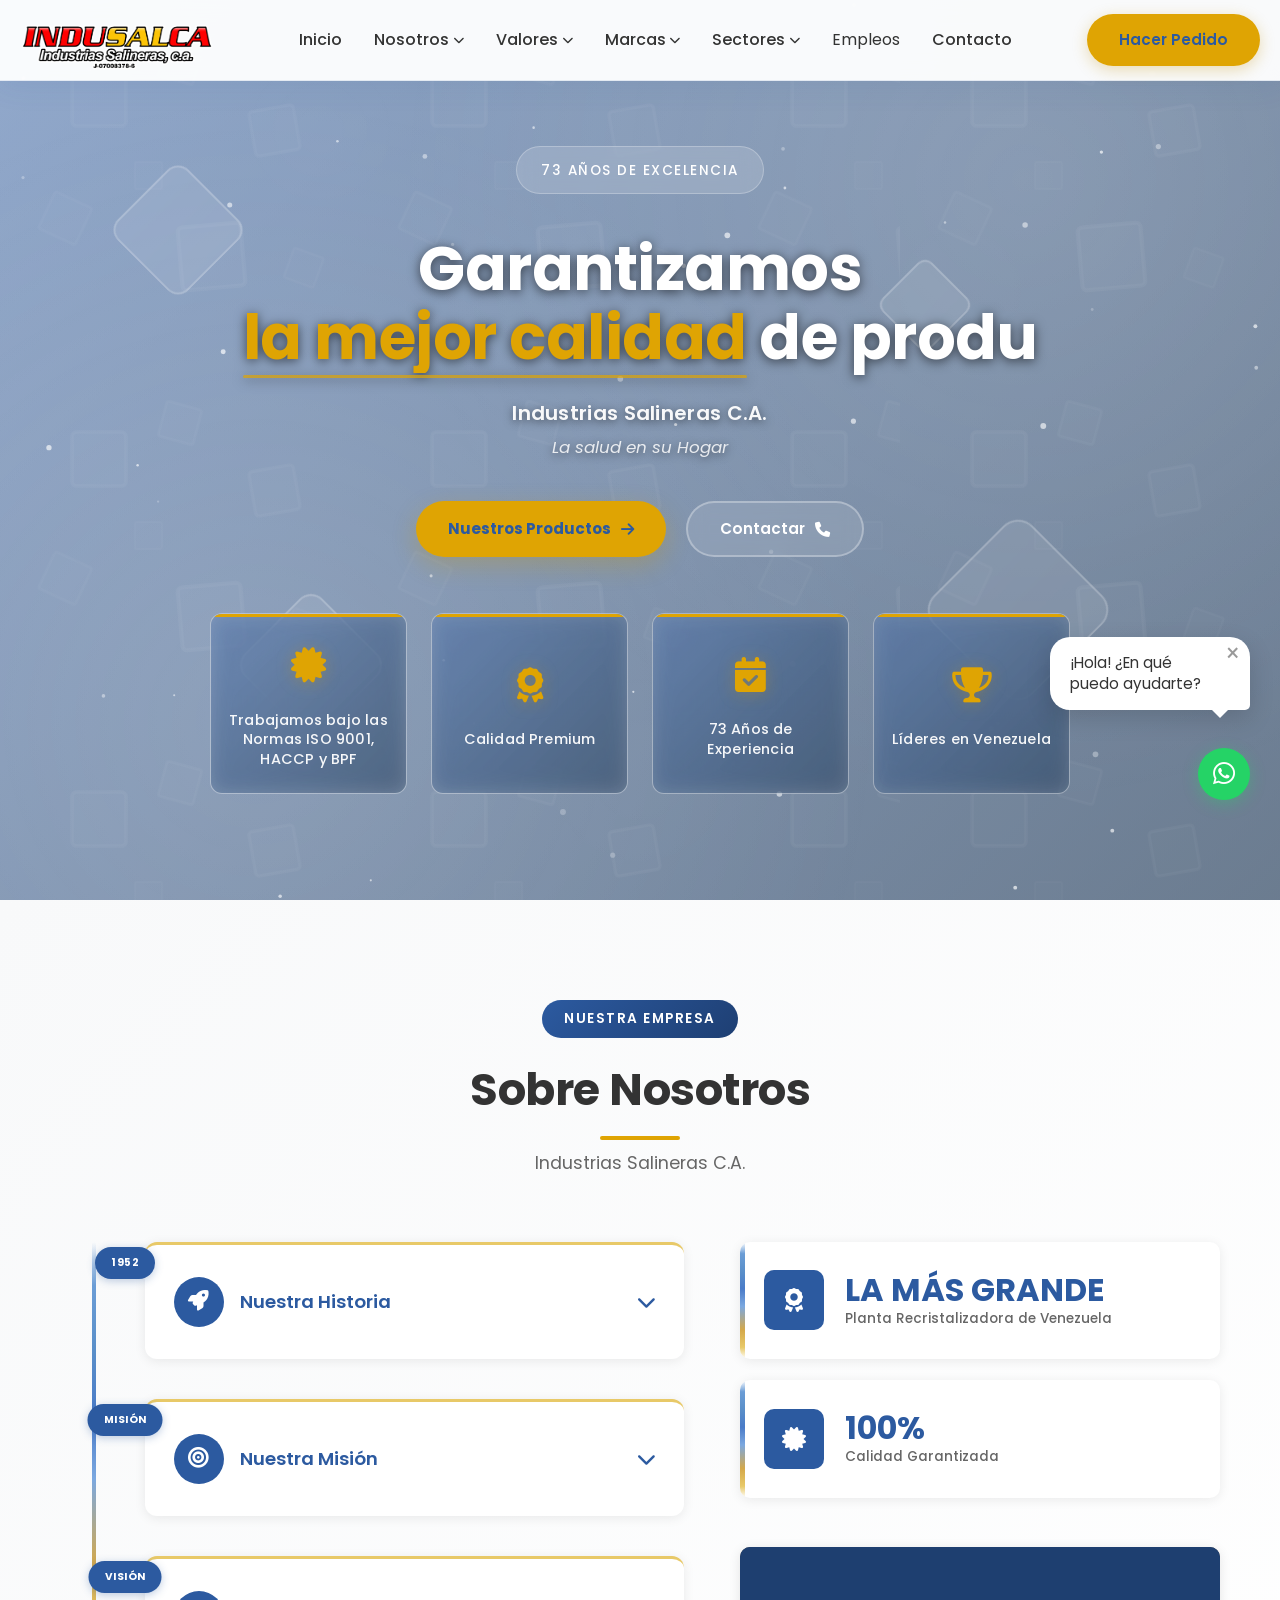
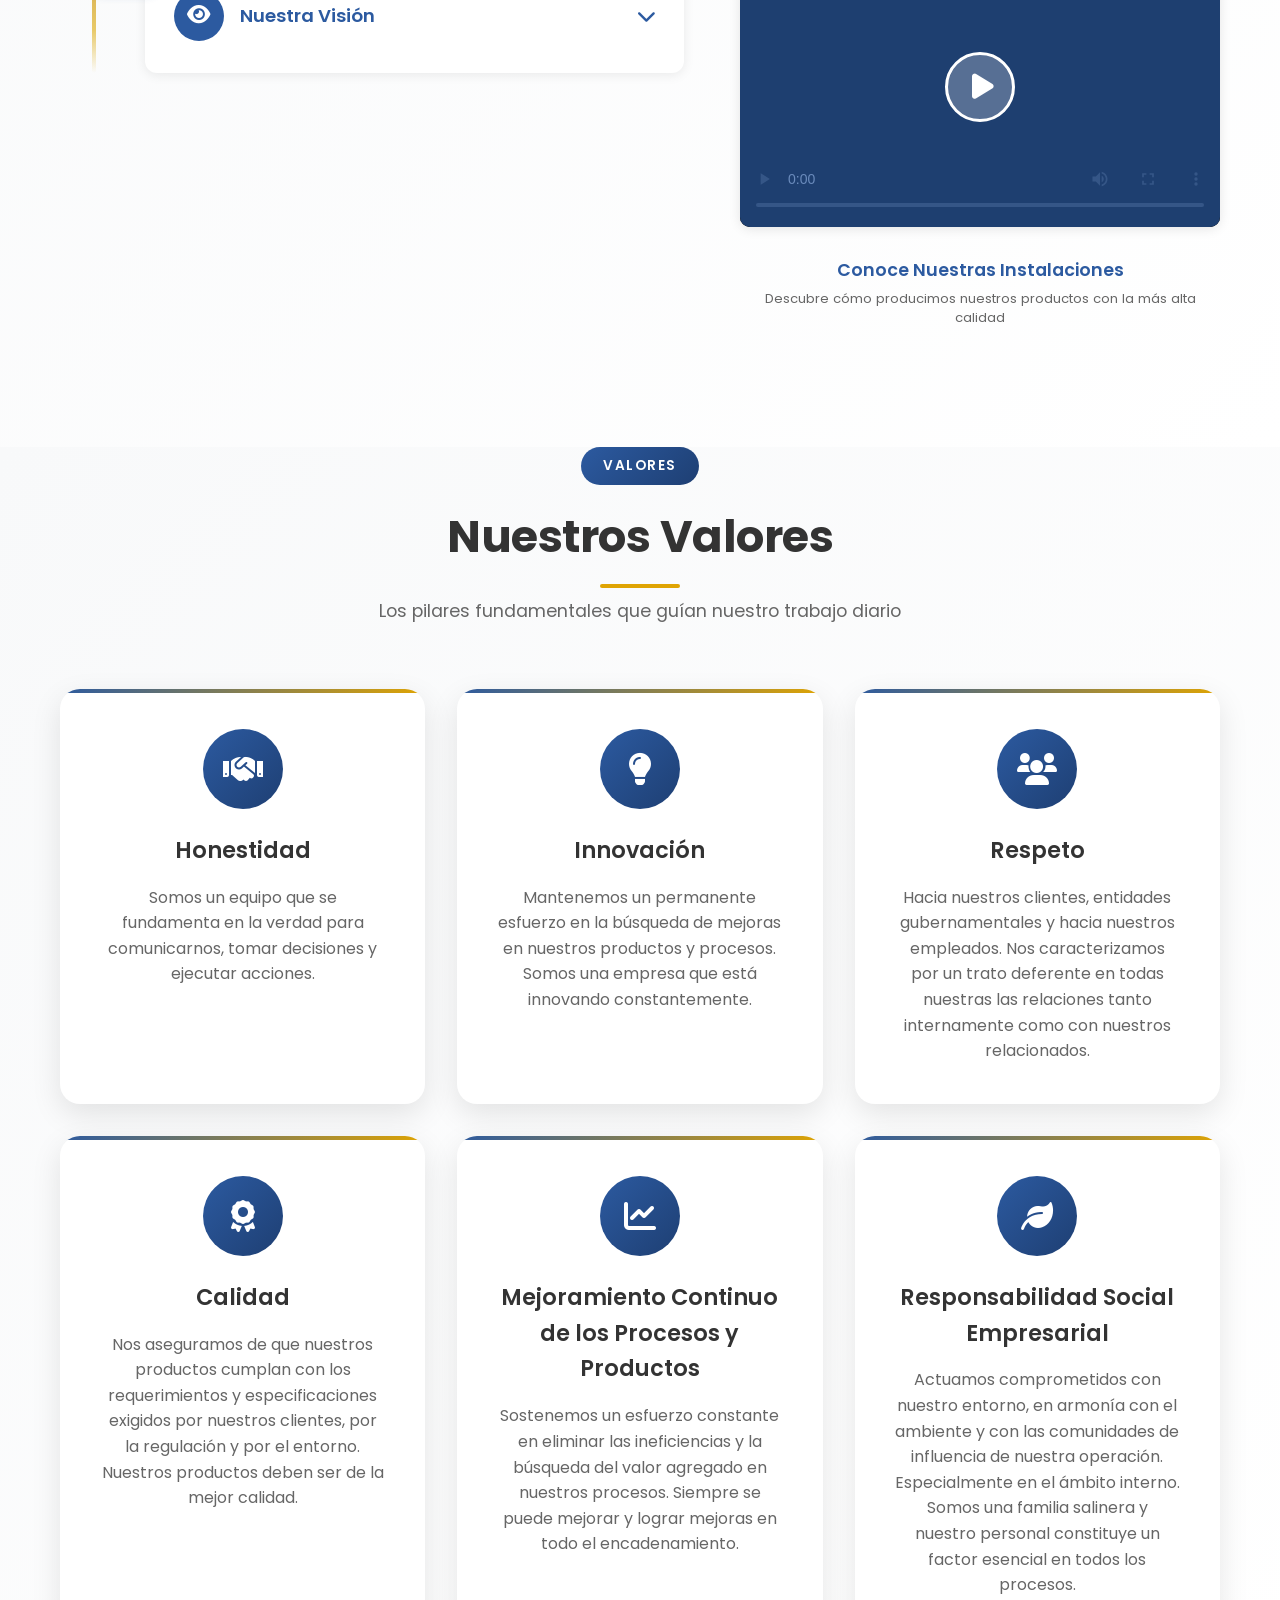
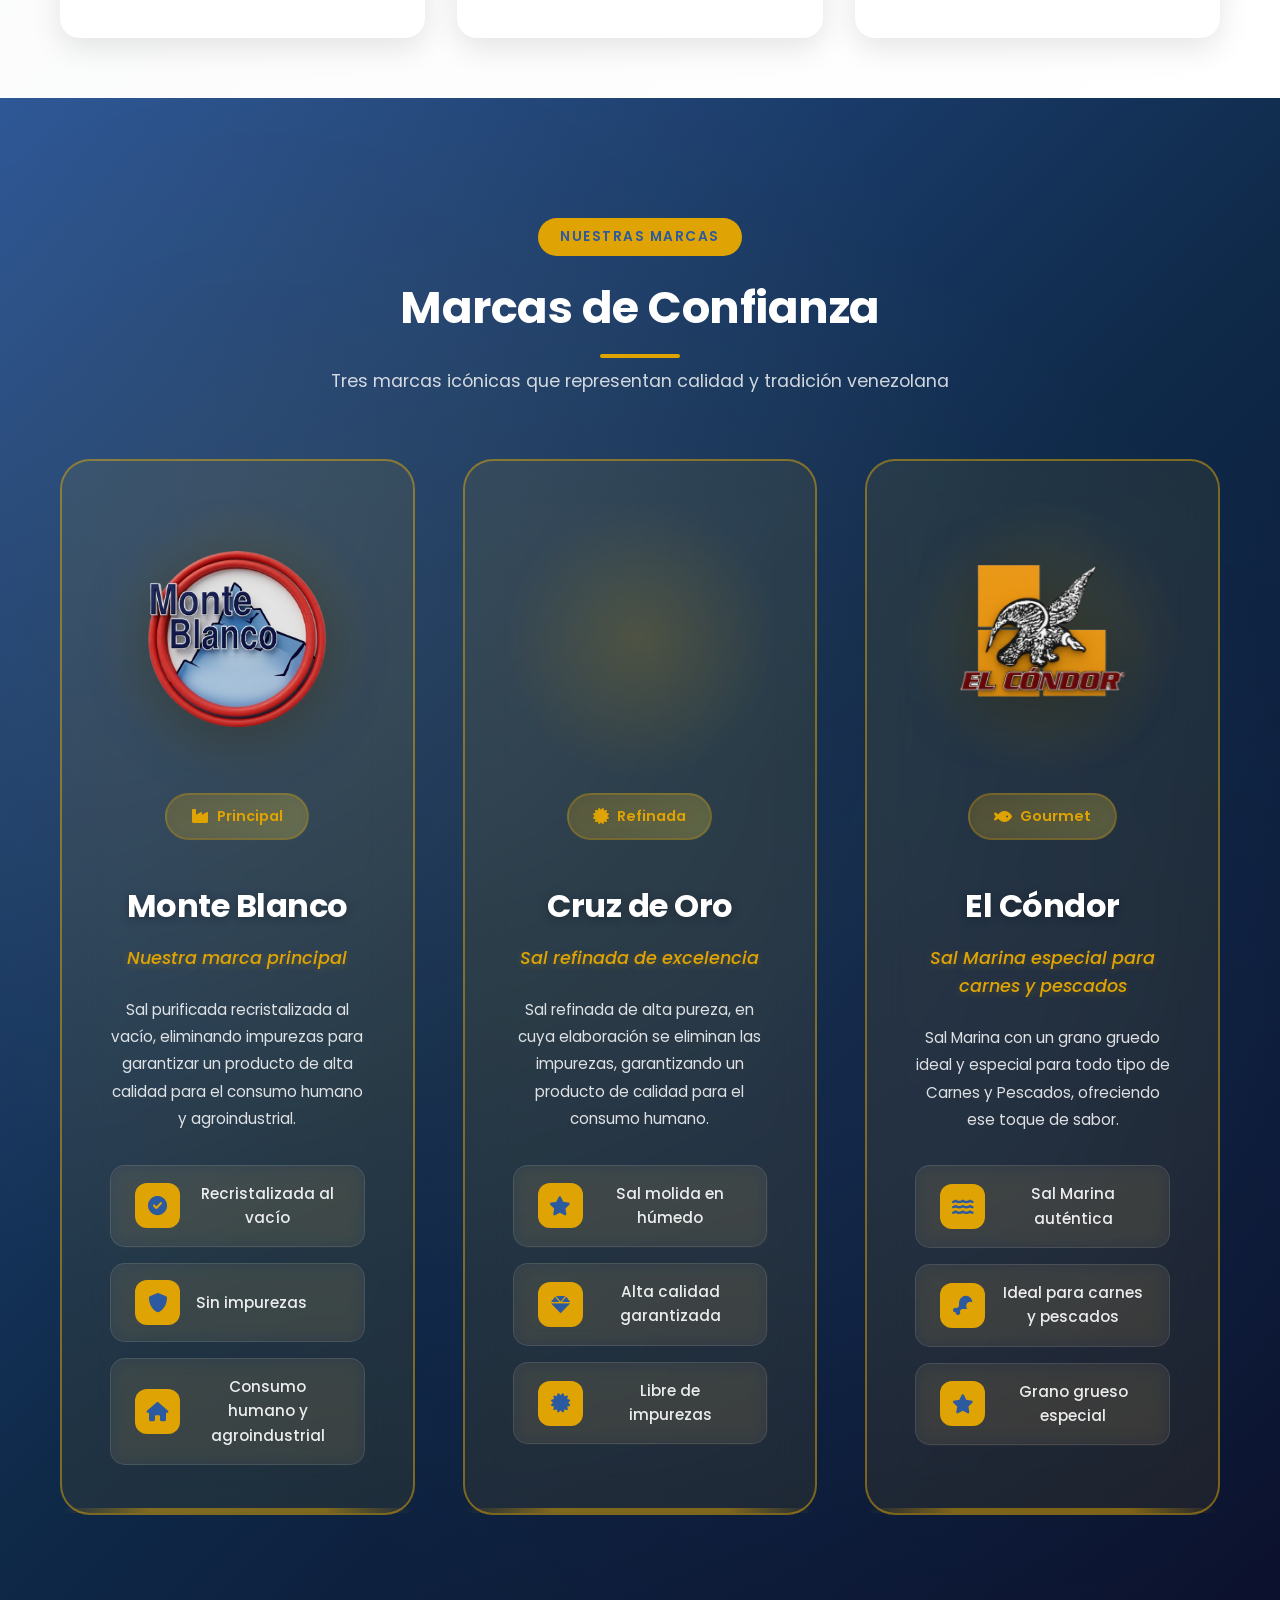
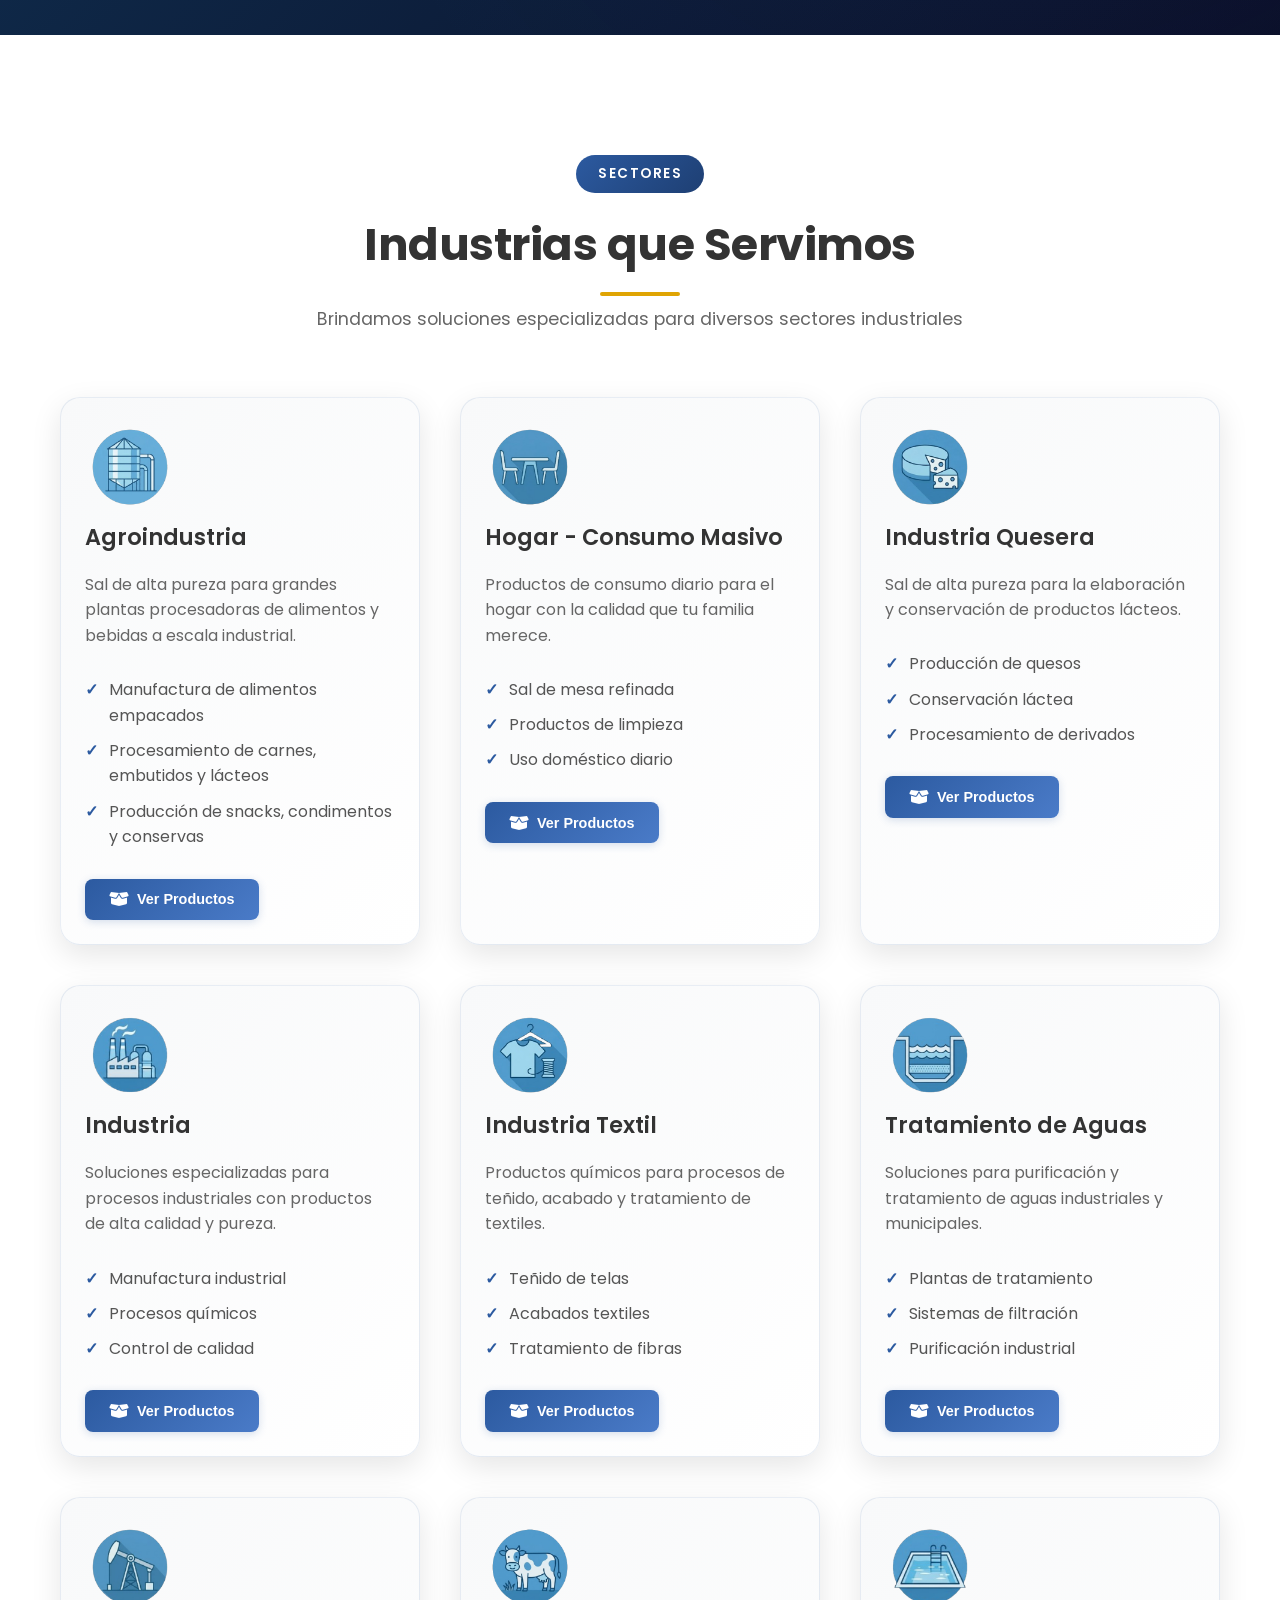
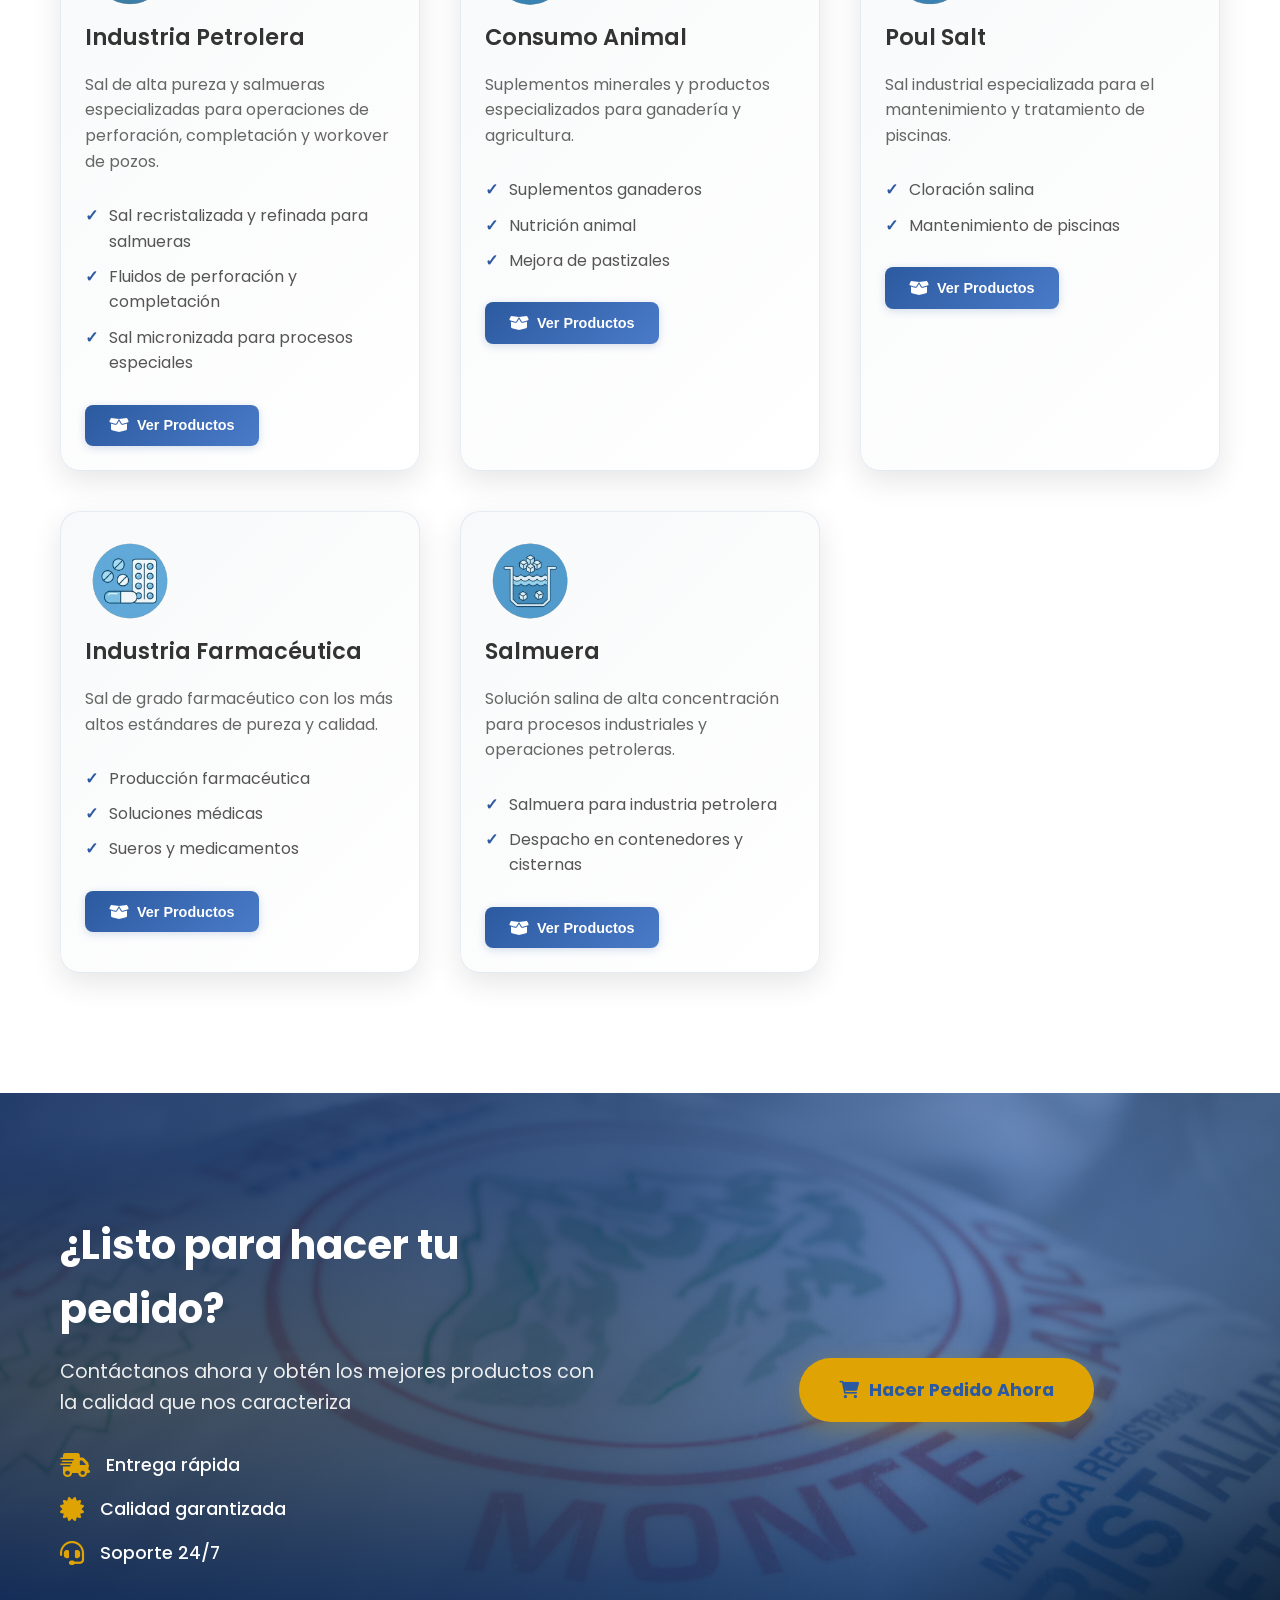
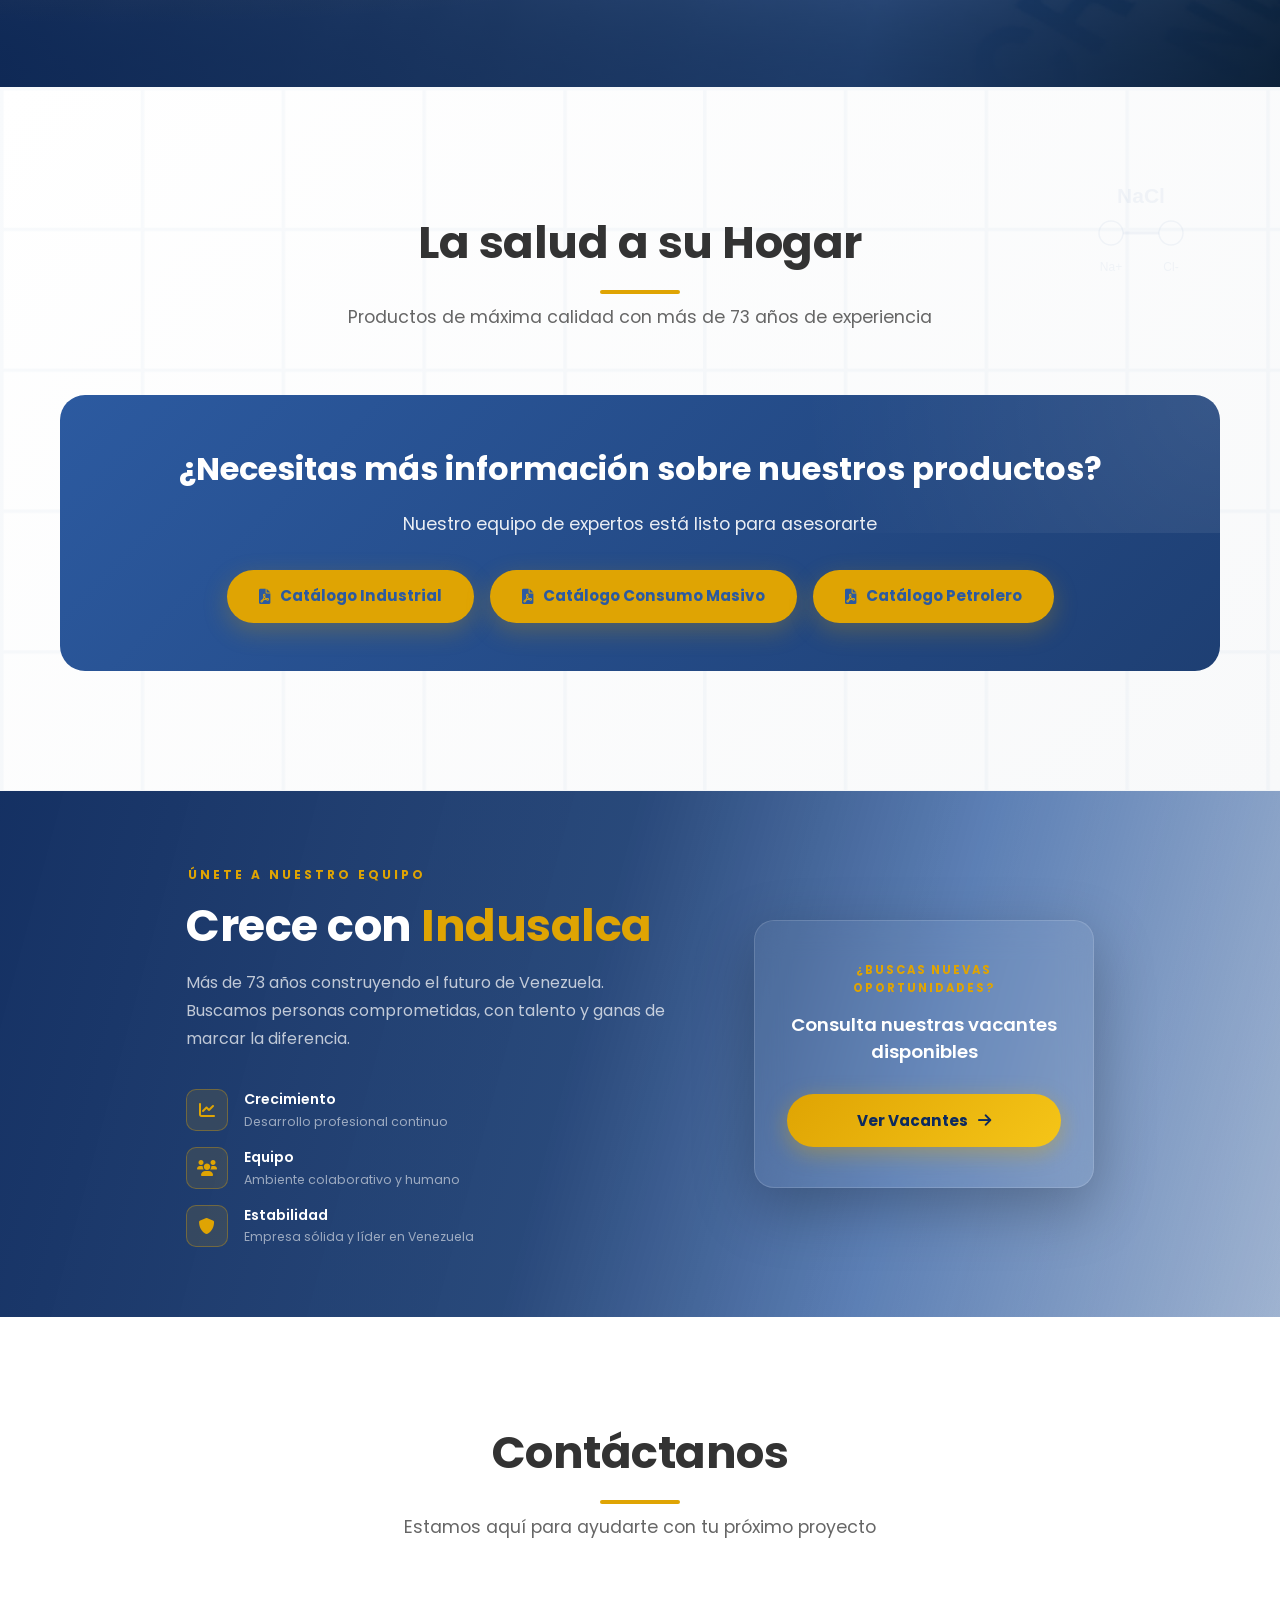
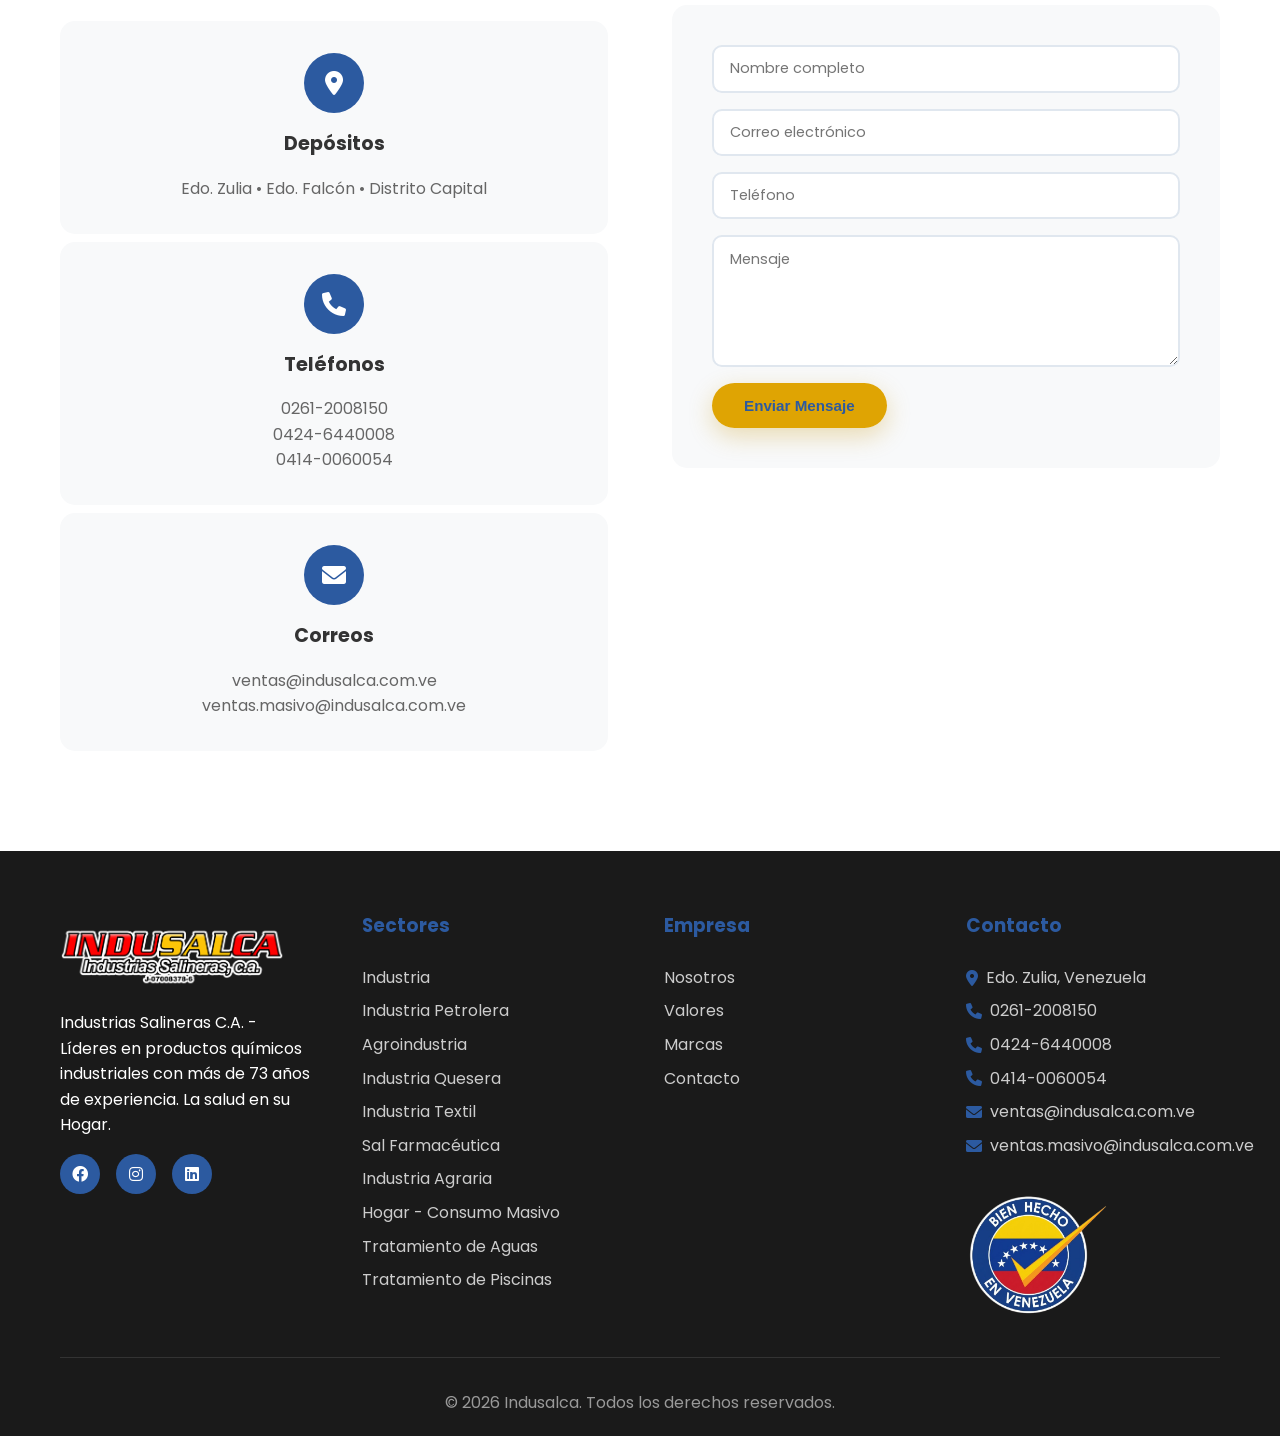
==== commit bf3f0493: "Fix: navbar marcas scroll correcto, salmuera en sectores, particulas hero marca.html sin vibracion, " ====
--- a/index.html
+++ b/index.html
@@ -55,9 +55,9 @@
                     </a>
                     <ul class="dropdown-menu">
                         <li><a href="#marcas">Todas las Marcas</a></li>
-                        <li><a href="#marcas" onclick="scrollToBrand('monte-blanco')">Monte Blanco</a></li>
-                        <li><a href="#marcas" onclick="scrollToBrand('cruz-de-oro')">Cruz de Oro</a></li>
-                        <li><a href="#marcas" onclick="scrollToBrand('condor')">Cóndor</a></li>
+                        <li><a href="#marcas" onclick="event.preventDefault(); scrollToBrand('monte-blanco')">Monte Blanco</a></li>
+                        <li><a href="#marcas" onclick="event.preventDefault(); scrollToBrand('cruz-de-oro')">Cruz de Oro</a></li>
+                        <li><a href="#marcas" onclick="event.preventDefault(); scrollToBrand('condor')">El Cóndor</a></li>
                     </ul>
                 </li>
                 <li class="nav-item dropdown">
@@ -66,16 +66,17 @@
                         <i class="fas fa-chevron-down dropdown-icon"></i>
                     </a>
                     <ul class="dropdown-menu">
+                        <li><a href="#industries" onclick="openSectorFromNav('agroindustria')">Agroindustria</a></li>
+                        <li><a href="#industries" onclick="openSectorFromNav('hogar')">Hogar - Consumo Masivo</a></li>
+                        <li><a href="#industries" onclick="openSectorFromNav('quesera')">Industria Quesera</a></li>
                         <li><a href="#industries" onclick="openSectorFromNav('industria')">Industria</a></li>
-                        <li><a href="#industries" onclick="openSectorFromNav('petrolera')">Industria Petrolera</a></li>
-                        <li><a href="#industries" onclick="openSectorFromNav('agroindustria')">Agroindustria</a></li>
-                        <li><a href="#industries" onclick="openSectorFromNav('quesera')">Industria Quesera</a></li>
                         <li><a href="#industries" onclick="openSectorFromNav('textil')">Industria Textil</a></li>
                         <li><a href="#industries" onclick="openSectorFromNav('farmaceutica')">Industria Farmacéutica</a></li>
+                        <li><a href="#industries" onclick="openSectorFromNav('salmuera')">Salmuera</a></li>
+                        <li><a href="#industries" onclick="openSectorFromNav('petrolera')">Industria Petrolera</a></li>
                         <li><a href="#industries" onclick="openSectorFromNav('agraria')">Consumo Animal</a></li>
-                        <li><a href="#industries" onclick="openSectorFromNav('hogar')">Hogar - Consumo Masivo</a></li>
-                        <li><a href="#industries" onclick="openSectorFromNav('aguas')">Tratamiento de Aguas</a></li>
                         <li><a href="#industries" onclick="openSectorFromNav('piscinas')">Poul Salt</a></li>
+                        <li><a href="#industries" onclick="openSectorFromNav('farmaceutica')">Industria Farmacéutica</a></li>
                     </ul>
                 </li>
                 <li class="nav-item">
@@ -654,7 +655,6 @@
                         <h3>Salmuera</h3>
                         <p>Solución salina de alta concentración para procesos industriales y operaciones petroleras.</p>
                         <ul>
-                            <li>Salmuera para industria alimenticia</li>
                             <li>Salmuera para industria petrolera</li>
                             <li>Despacho en contenedores y cisternas</li>
                         </ul>
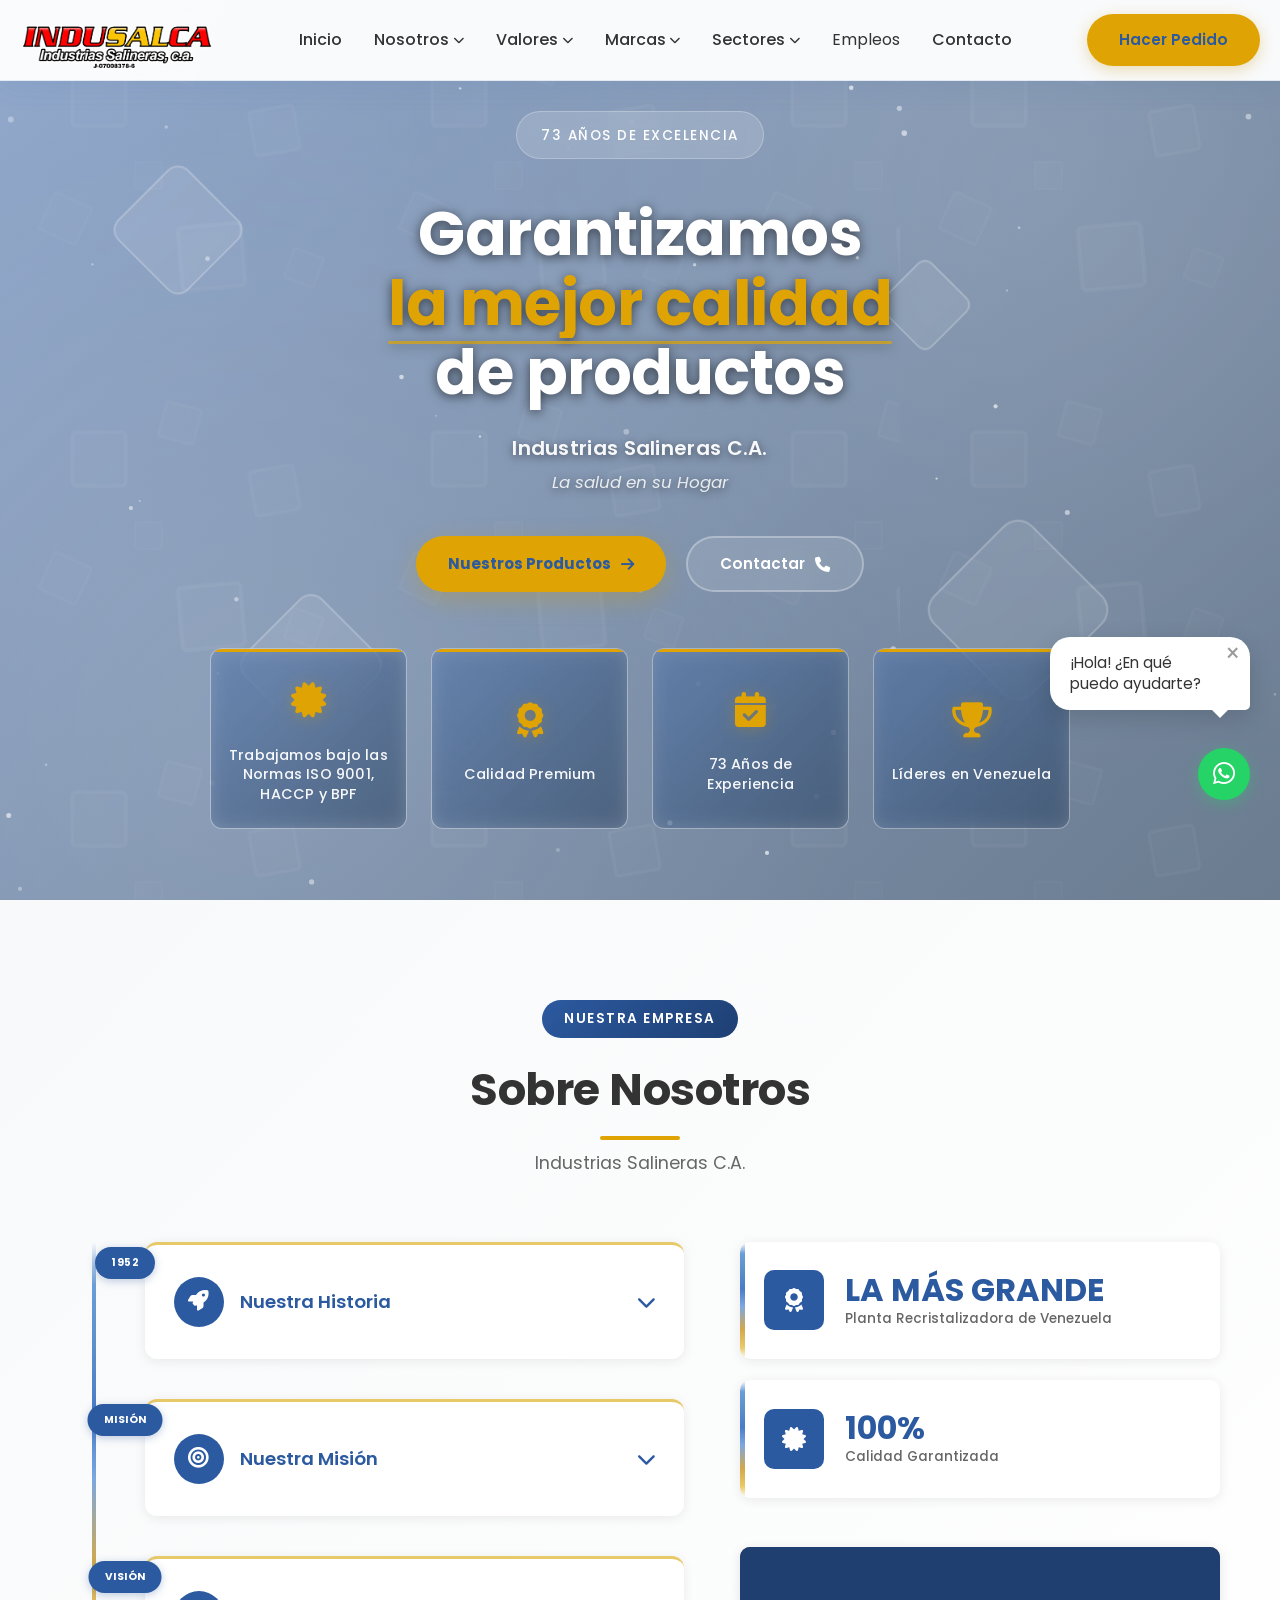
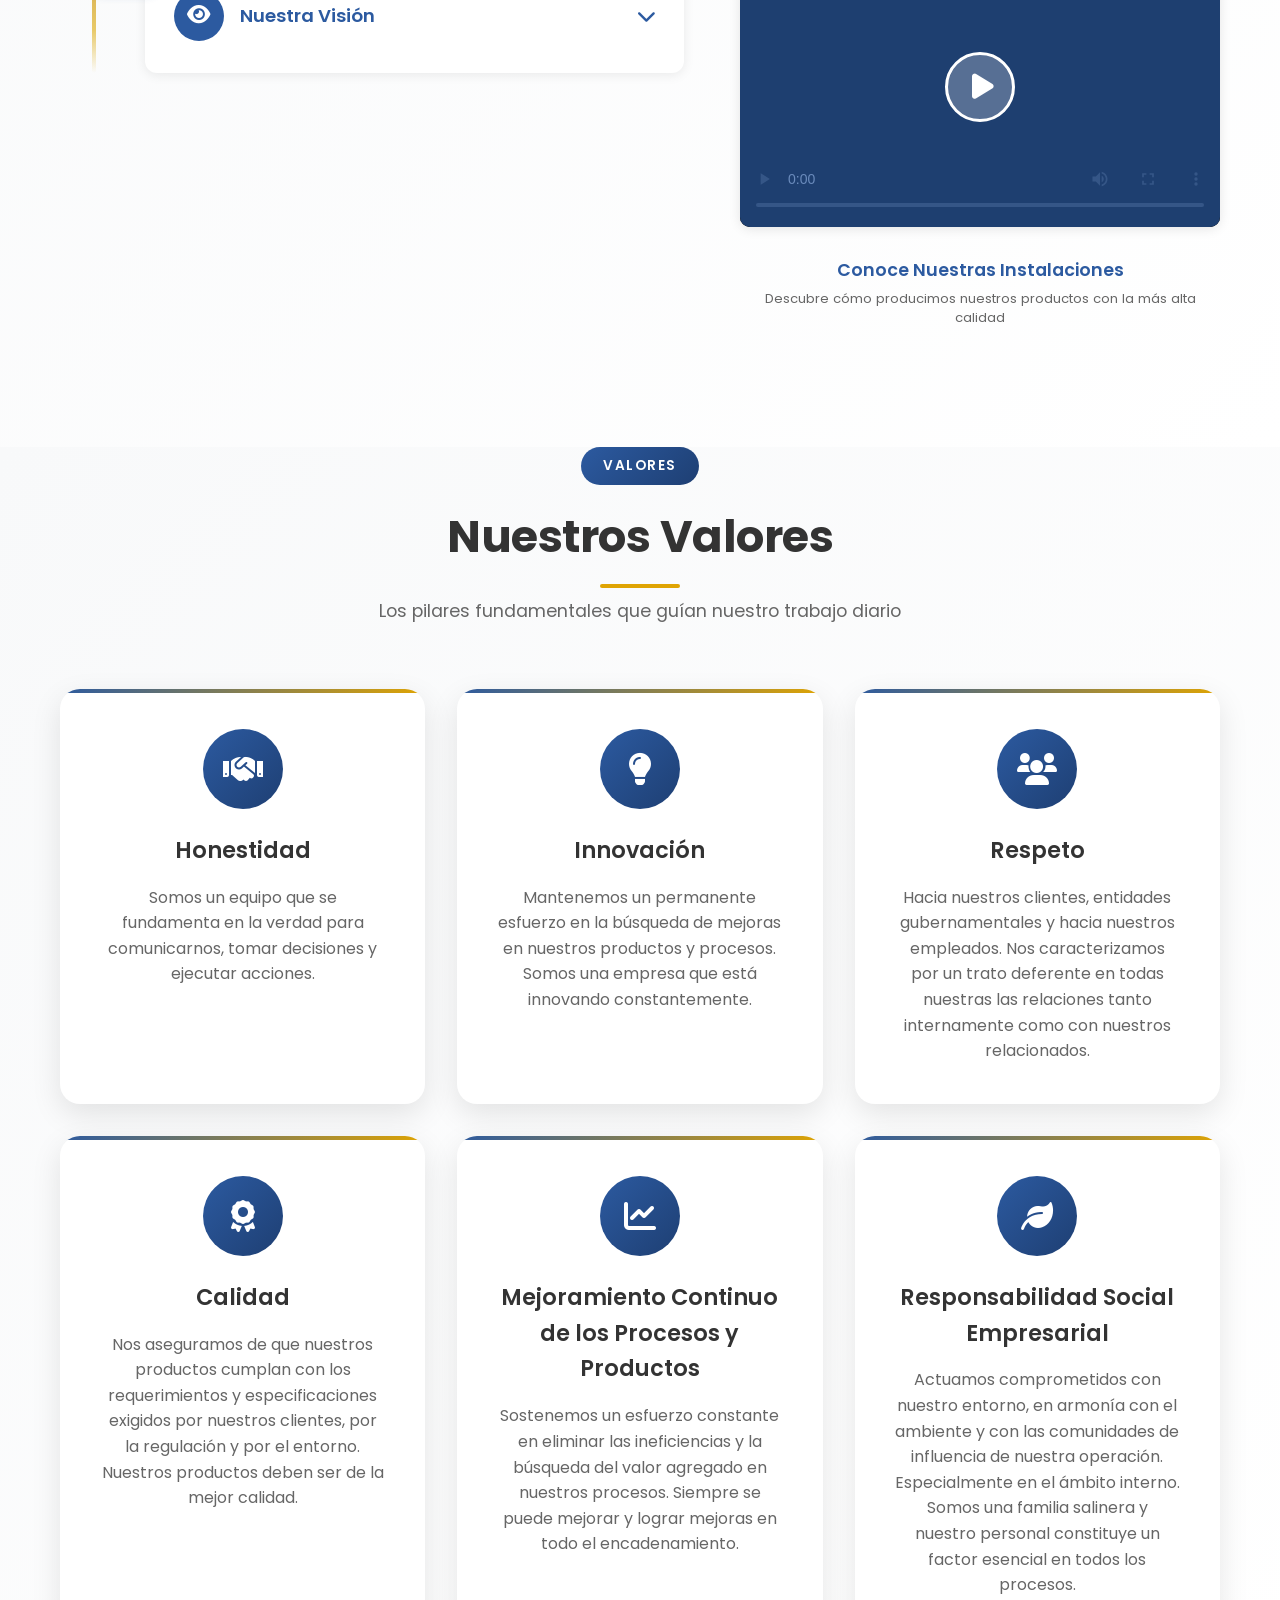
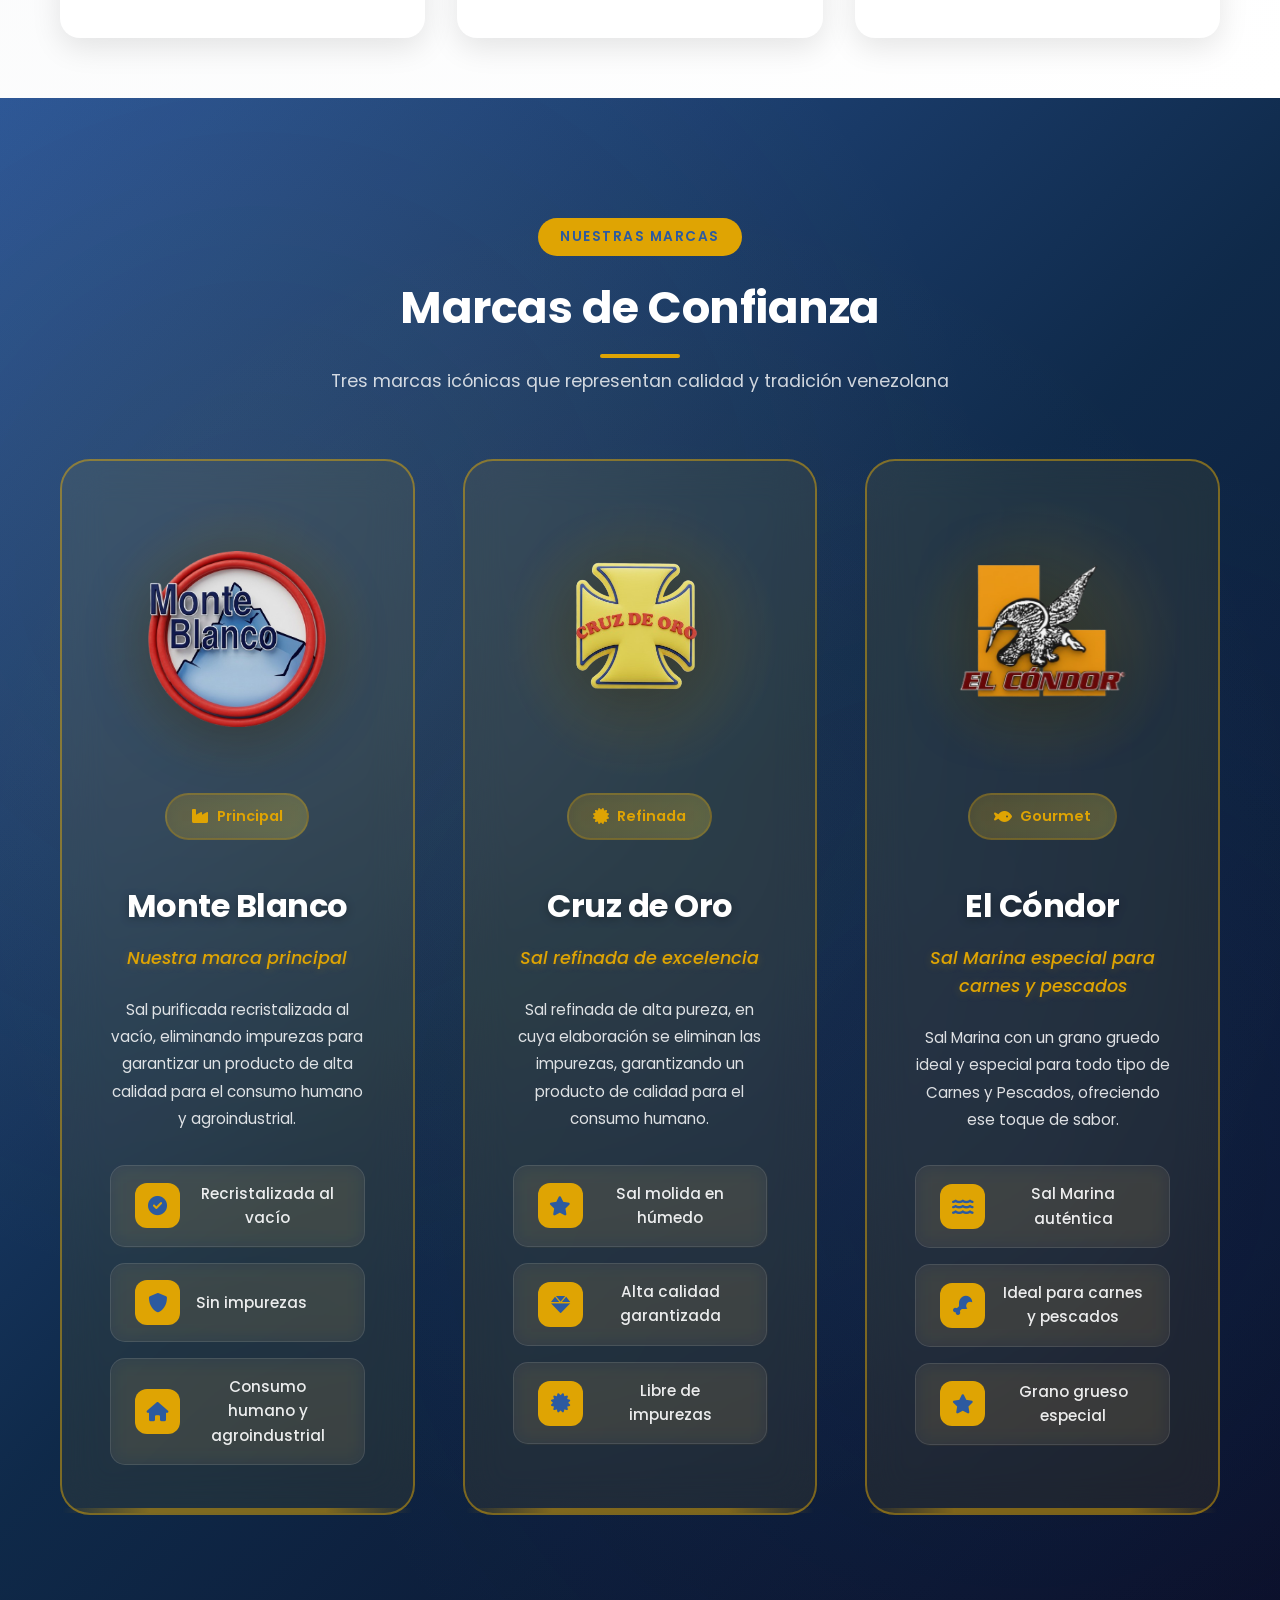
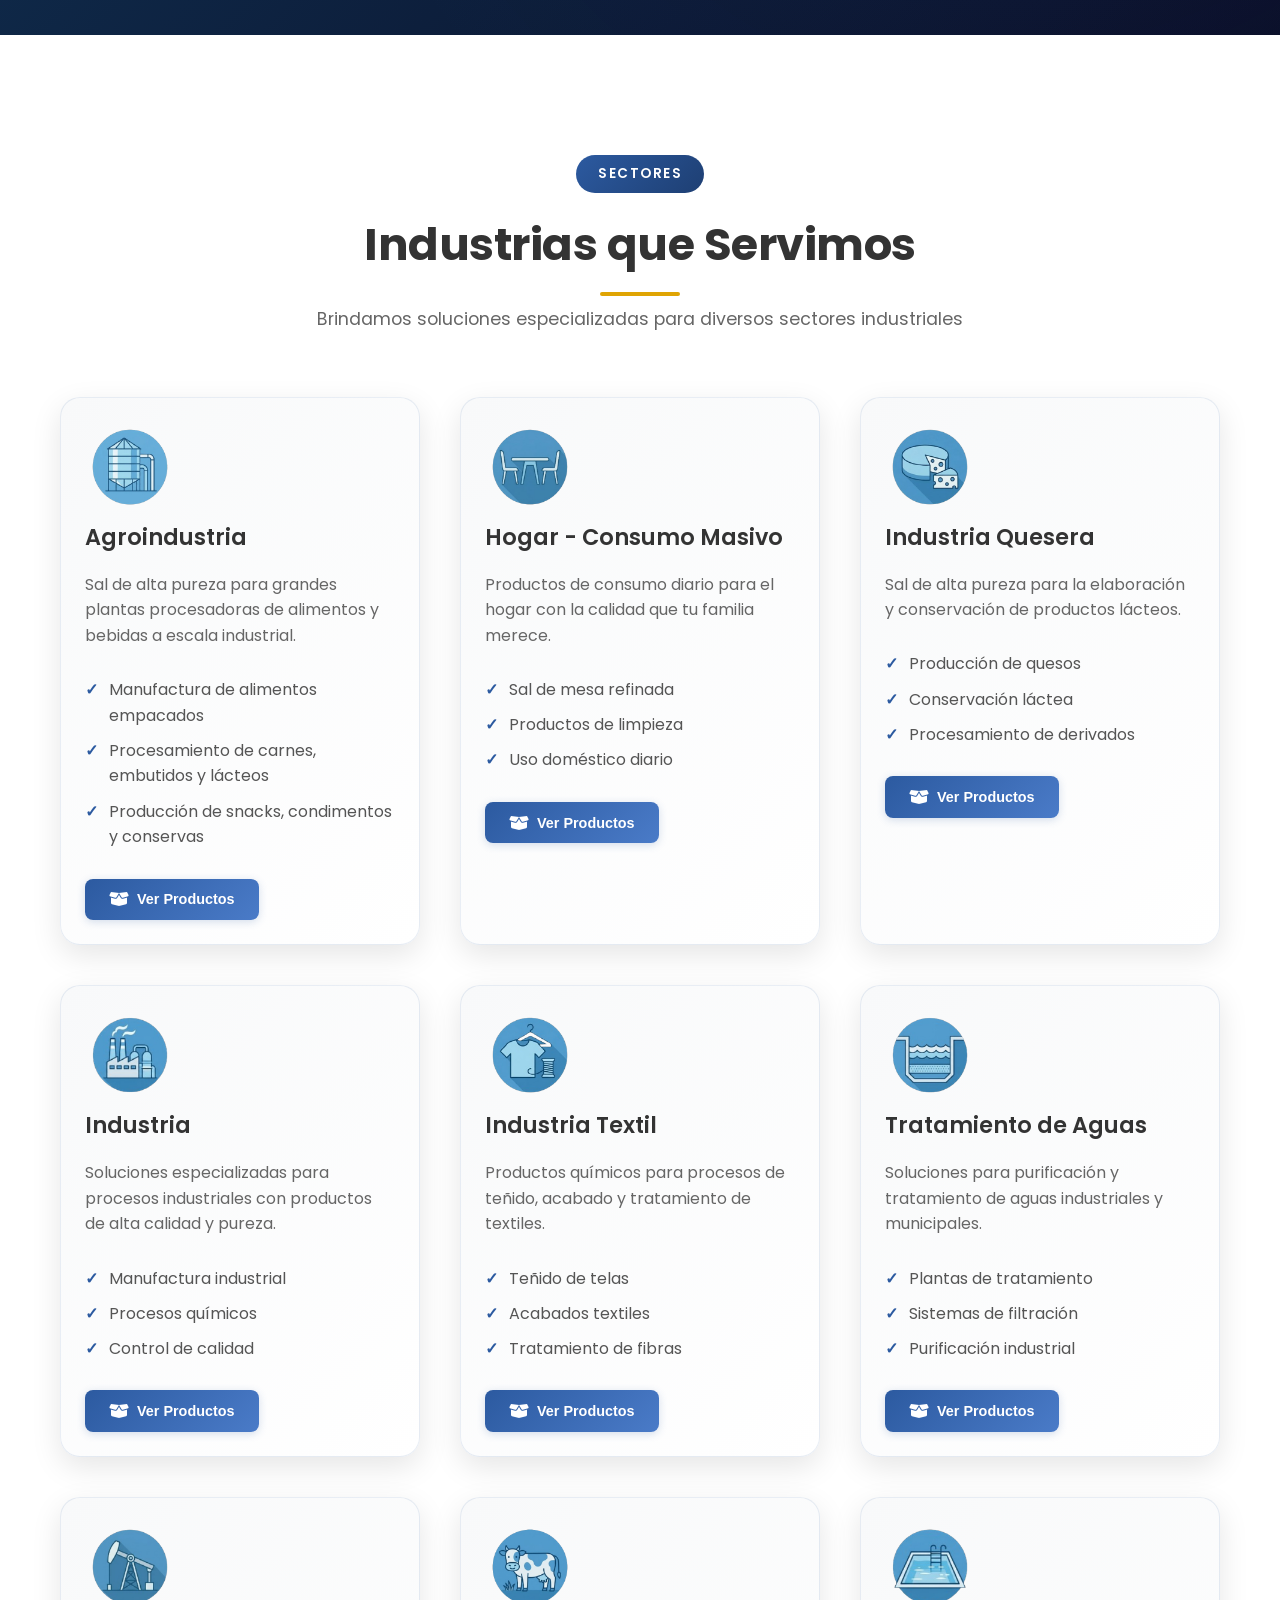
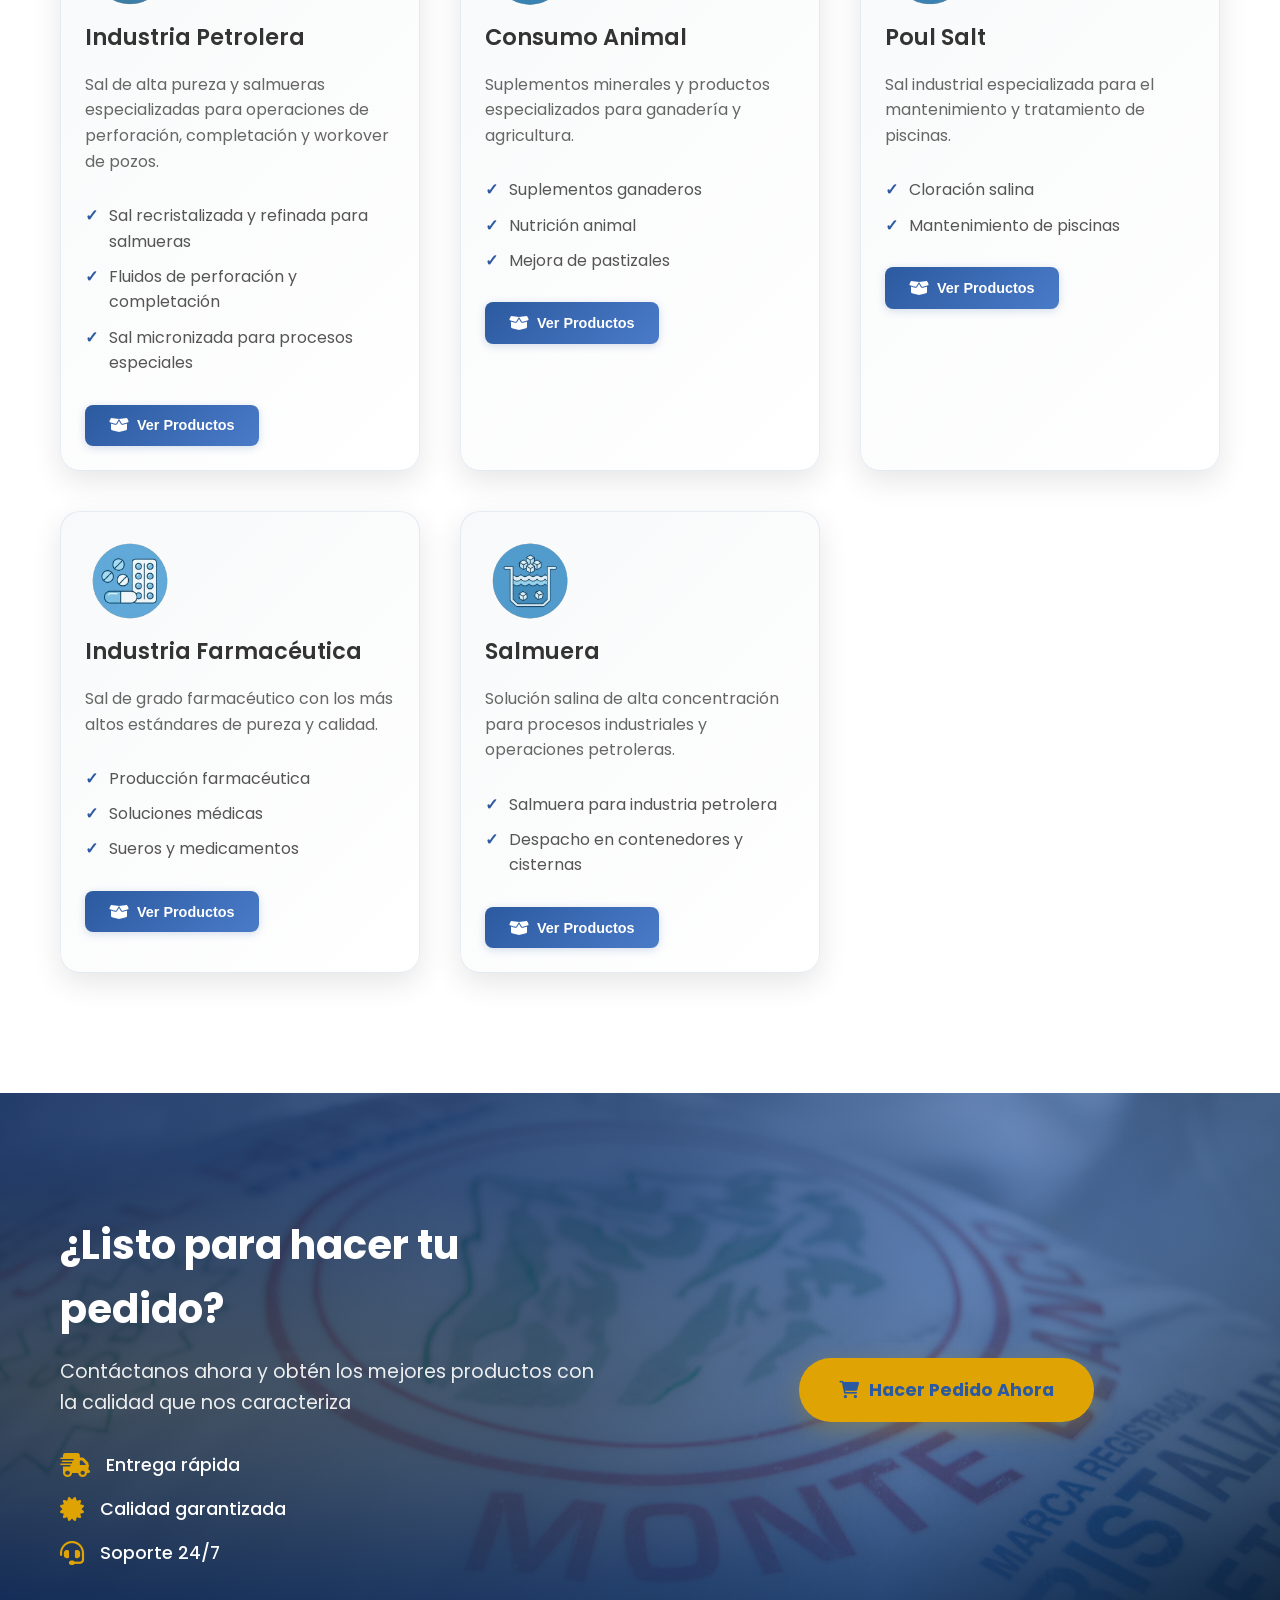
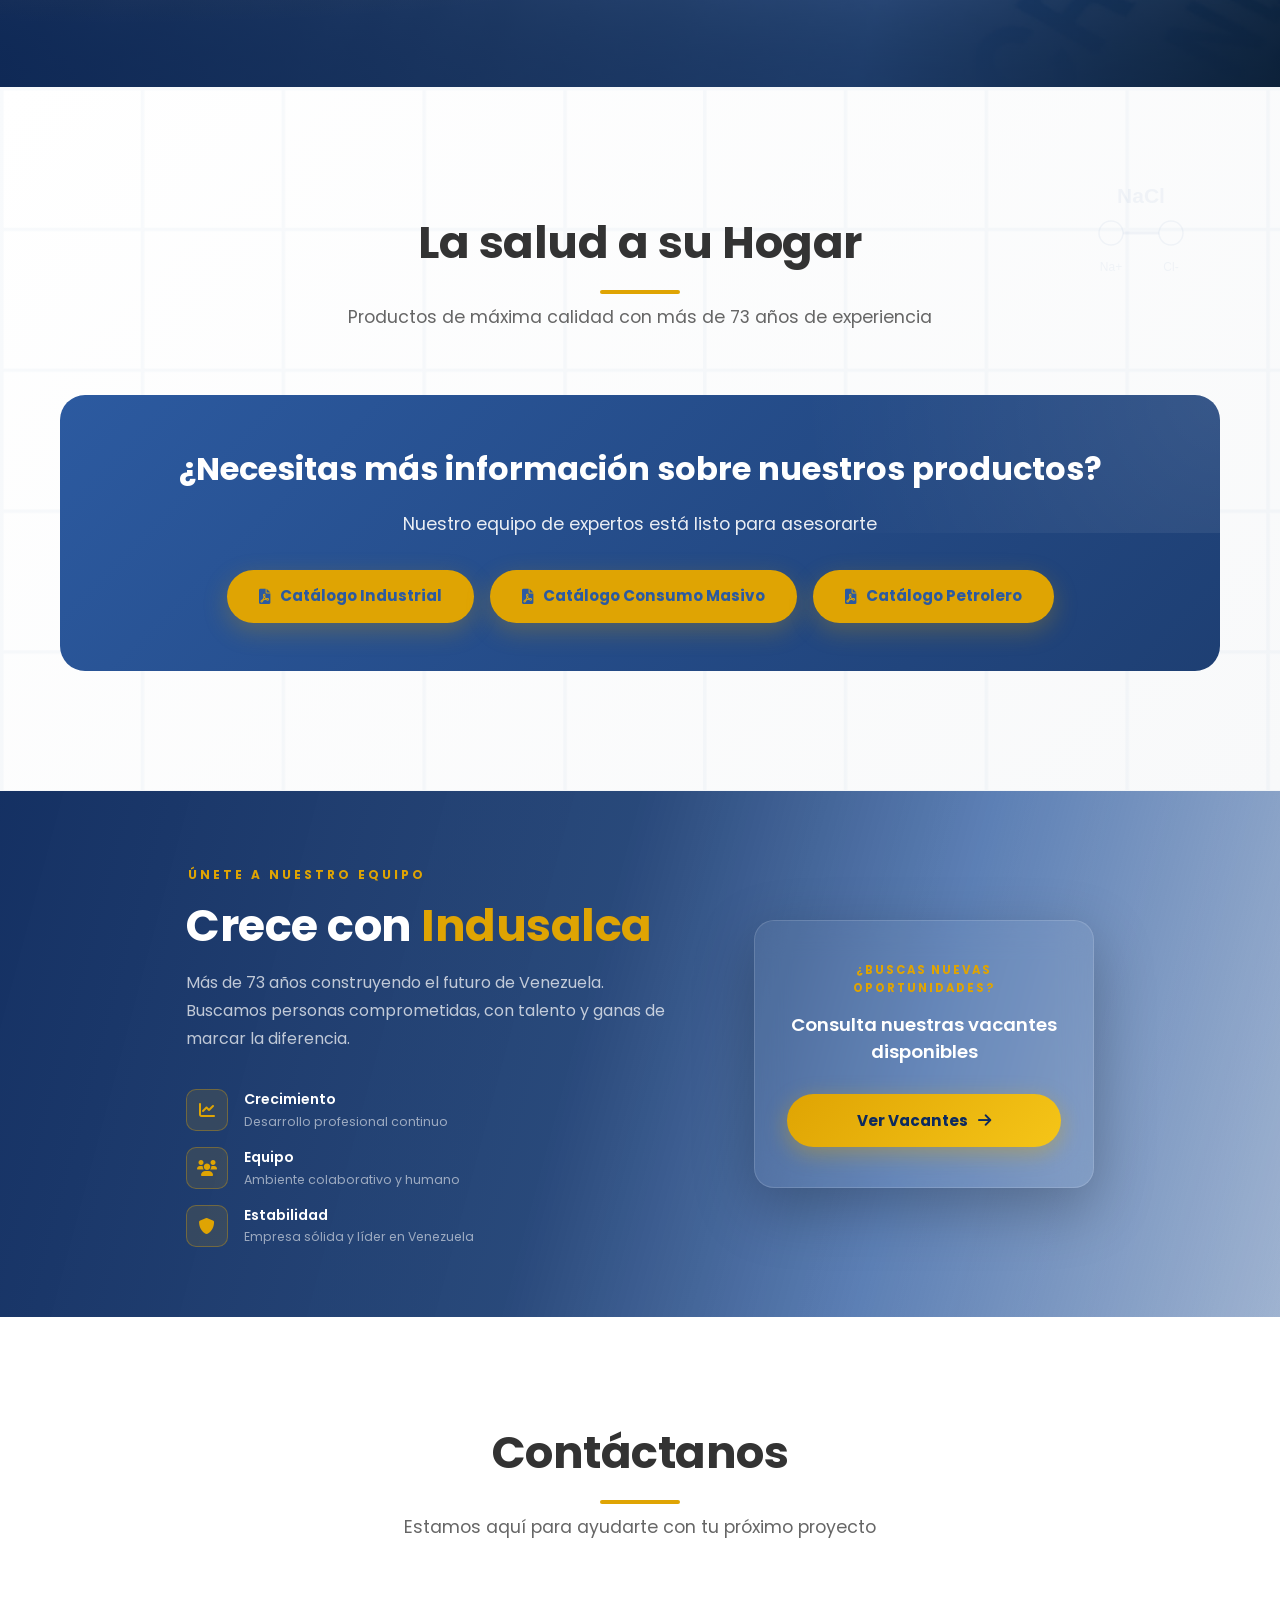
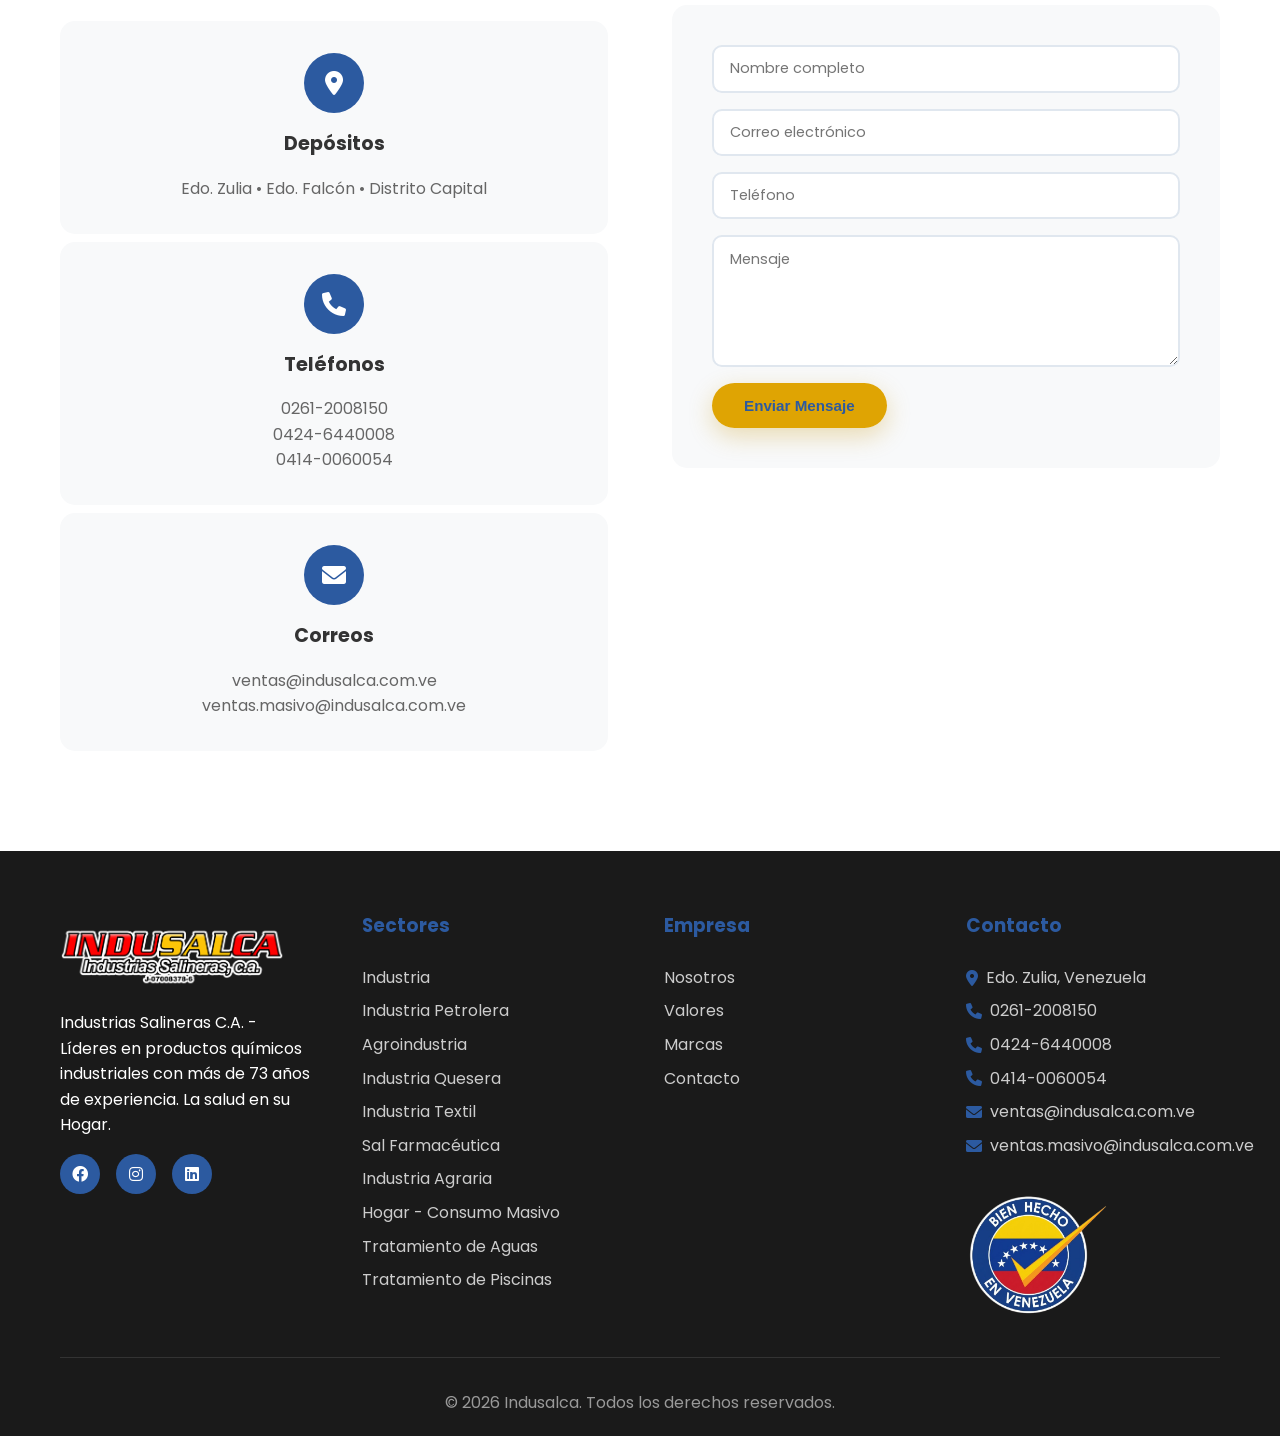
==== commit cfb37acc: "Fix: navbar marcas cierra menu movil antes de scroll al card" ====
--- a/index.html
+++ b/index.html
@@ -55,9 +55,9 @@
                     </a>
                     <ul class="dropdown-menu">
                         <li><a href="#marcas">Todas las Marcas</a></li>
-                        <li><a href="#marcas" onclick="event.preventDefault(); scrollToBrand('monte-blanco')">Monte Blanco</a></li>
-                        <li><a href="#marcas" onclick="event.preventDefault(); scrollToBrand('cruz-de-oro')">Cruz de Oro</a></li>
-                        <li><a href="#marcas" onclick="event.preventDefault(); scrollToBrand('condor')">El Cóndor</a></li>
+                        <li><a href="#marcas" onclick="event.preventDefault(); document.getElementById('nav-menu').classList.remove('active'); document.getElementById('hamburger').classList.remove('active'); document.body.classList.remove('menu-open'); scrollToBrand('monte-blanco')">Monte Blanco</a></li>
+                        <li><a href="#marcas" onclick="event.preventDefault(); document.getElementById('nav-menu').classList.remove('active'); document.getElementById('hamburger').classList.remove('active'); document.body.classList.remove('menu-open'); scrollToBrand('cruz-de-oro')">Cruz de Oro</a></li>
+                        <li><a href="#marcas" onclick="event.preventDefault(); document.getElementById('nav-menu').classList.remove('active'); document.getElementById('hamburger').classList.remove('active'); document.body.classList.remove('menu-open'); scrollToBrand('condor')">El Cóndor</a></li>
                     </ul>
                 </li>
                 <li class="nav-item dropdown">
@@ -71,12 +71,12 @@
                         <li><a href="#industries" onclick="openSectorFromNav('quesera')">Industria Quesera</a></li>
                         <li><a href="#industries" onclick="openSectorFromNav('industria')">Industria</a></li>
                         <li><a href="#industries" onclick="openSectorFromNav('textil')">Industria Textil</a></li>
-                        <li><a href="#industries" onclick="openSectorFromNav('farmaceutica')">Industria Farmacéutica</a></li>
-                        <li><a href="#industries" onclick="openSectorFromNav('salmuera')">Salmuera</a></li>
+                        <li><a href="#industries" onclick="openSectorFromNav('aguas')">Tratamiento de Aguas</a></li>
                         <li><a href="#industries" onclick="openSectorFromNav('petrolera')">Industria Petrolera</a></li>
                         <li><a href="#industries" onclick="openSectorFromNav('agraria')">Consumo Animal</a></li>
                         <li><a href="#industries" onclick="openSectorFromNav('piscinas')">Poul Salt</a></li>
                         <li><a href="#industries" onclick="openSectorFromNav('farmaceutica')">Industria Farmacéutica</a></li>
+                        <li><a href="#industries" onclick="openSectorFromNav('salmuera')">Salmuera</a></li>
                     </ul>
                 </li>
                 <li class="nav-item">
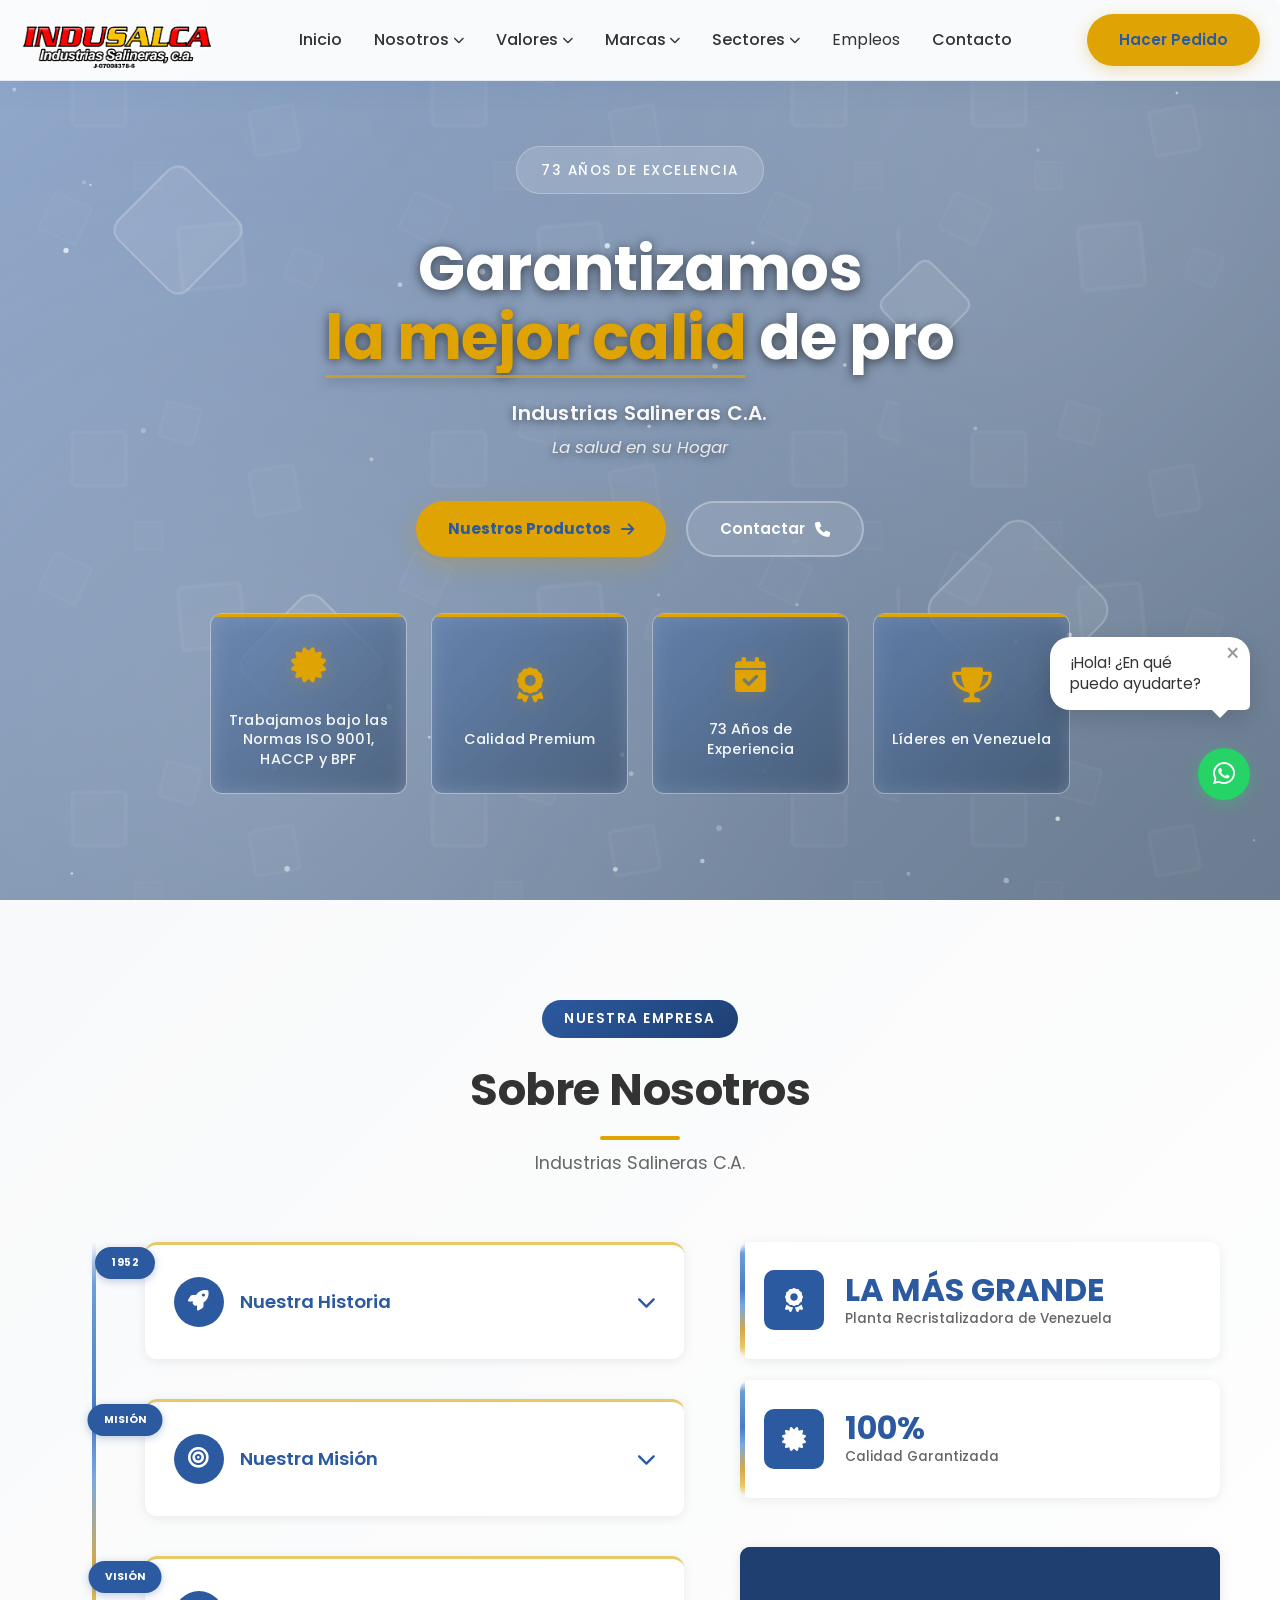
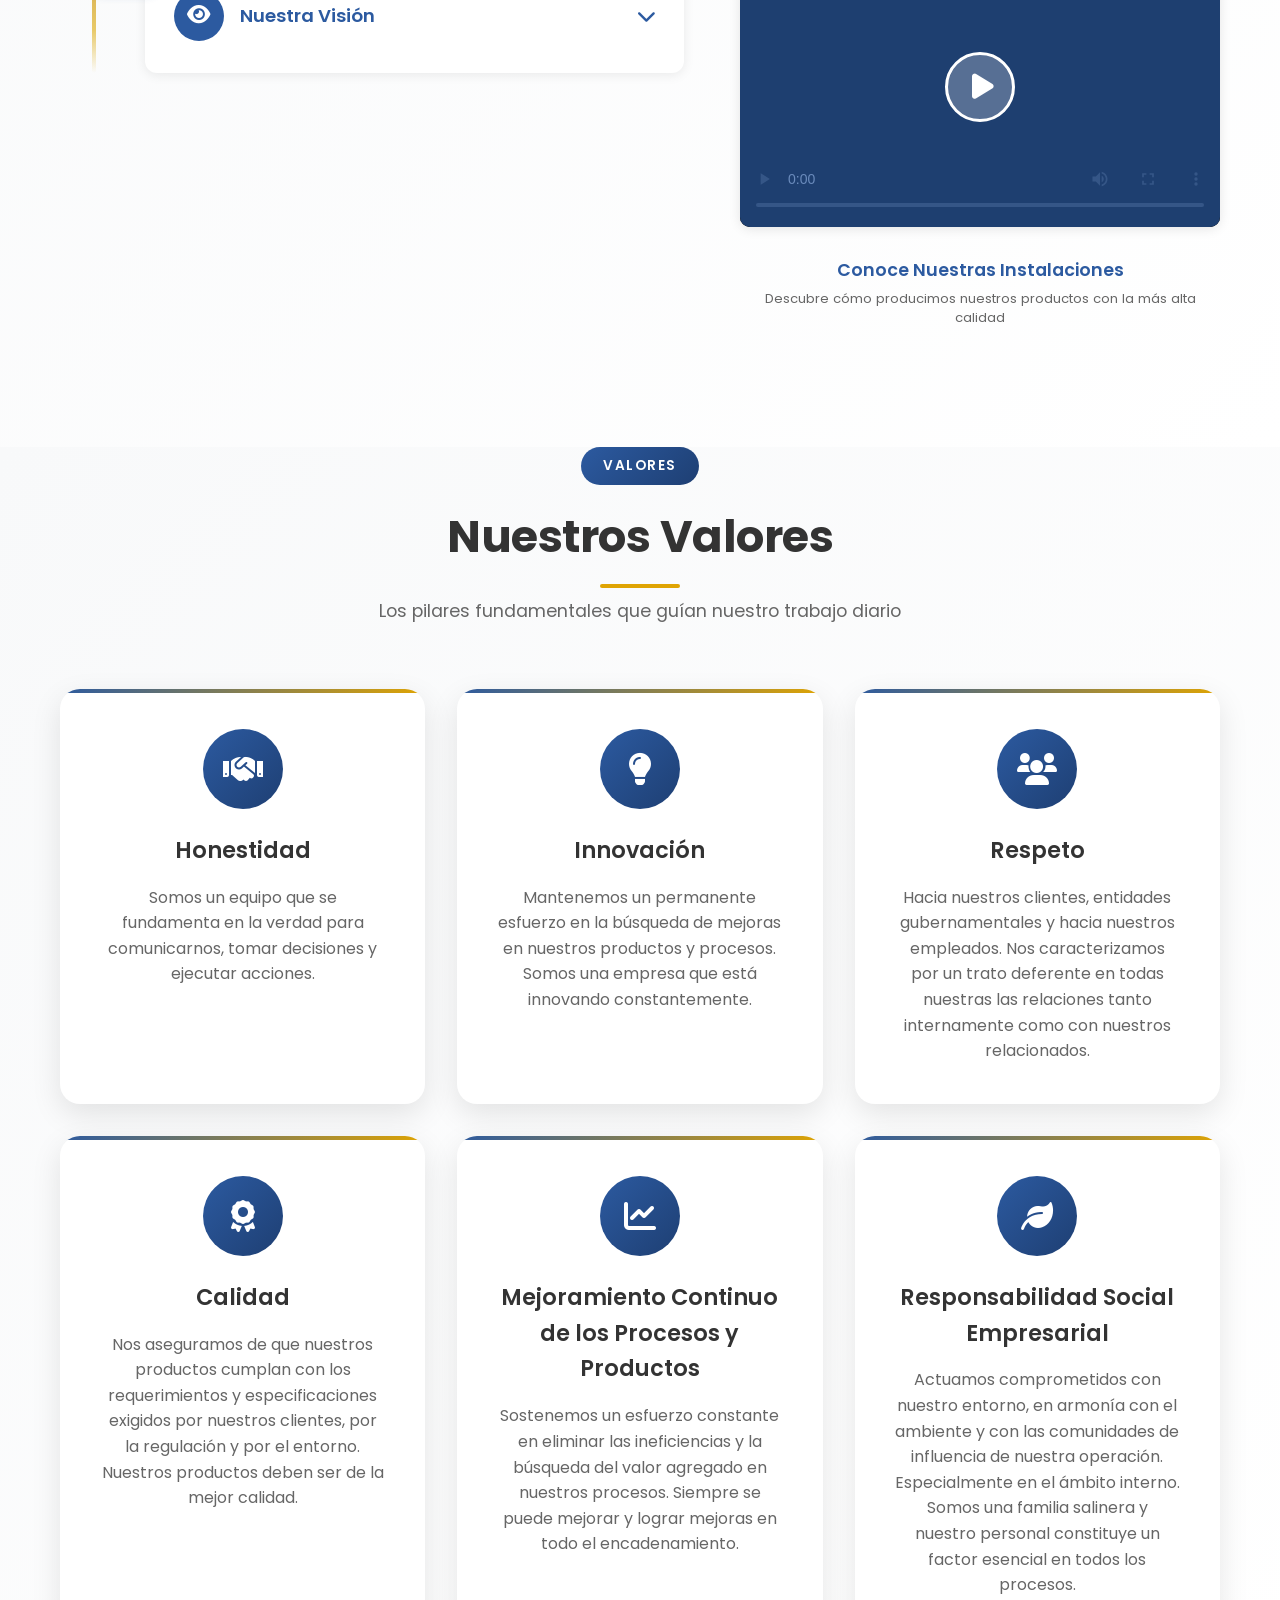
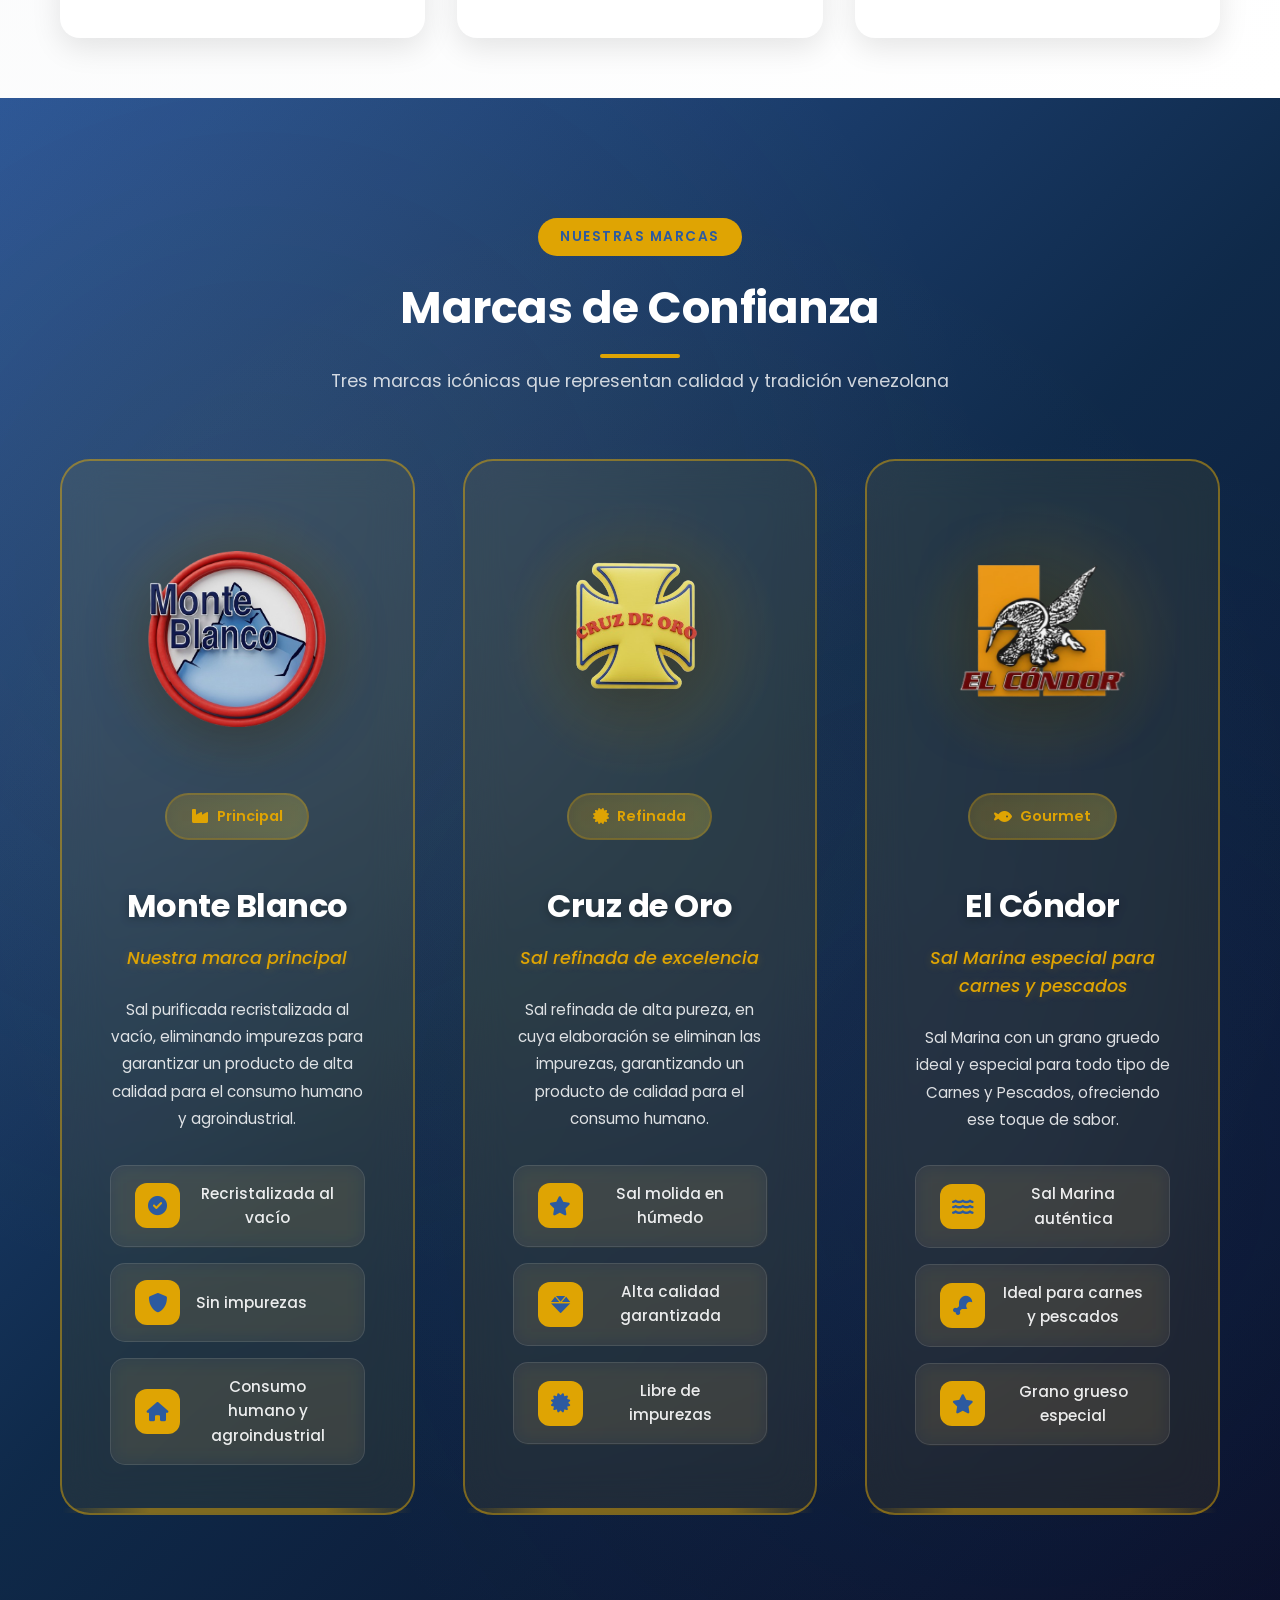
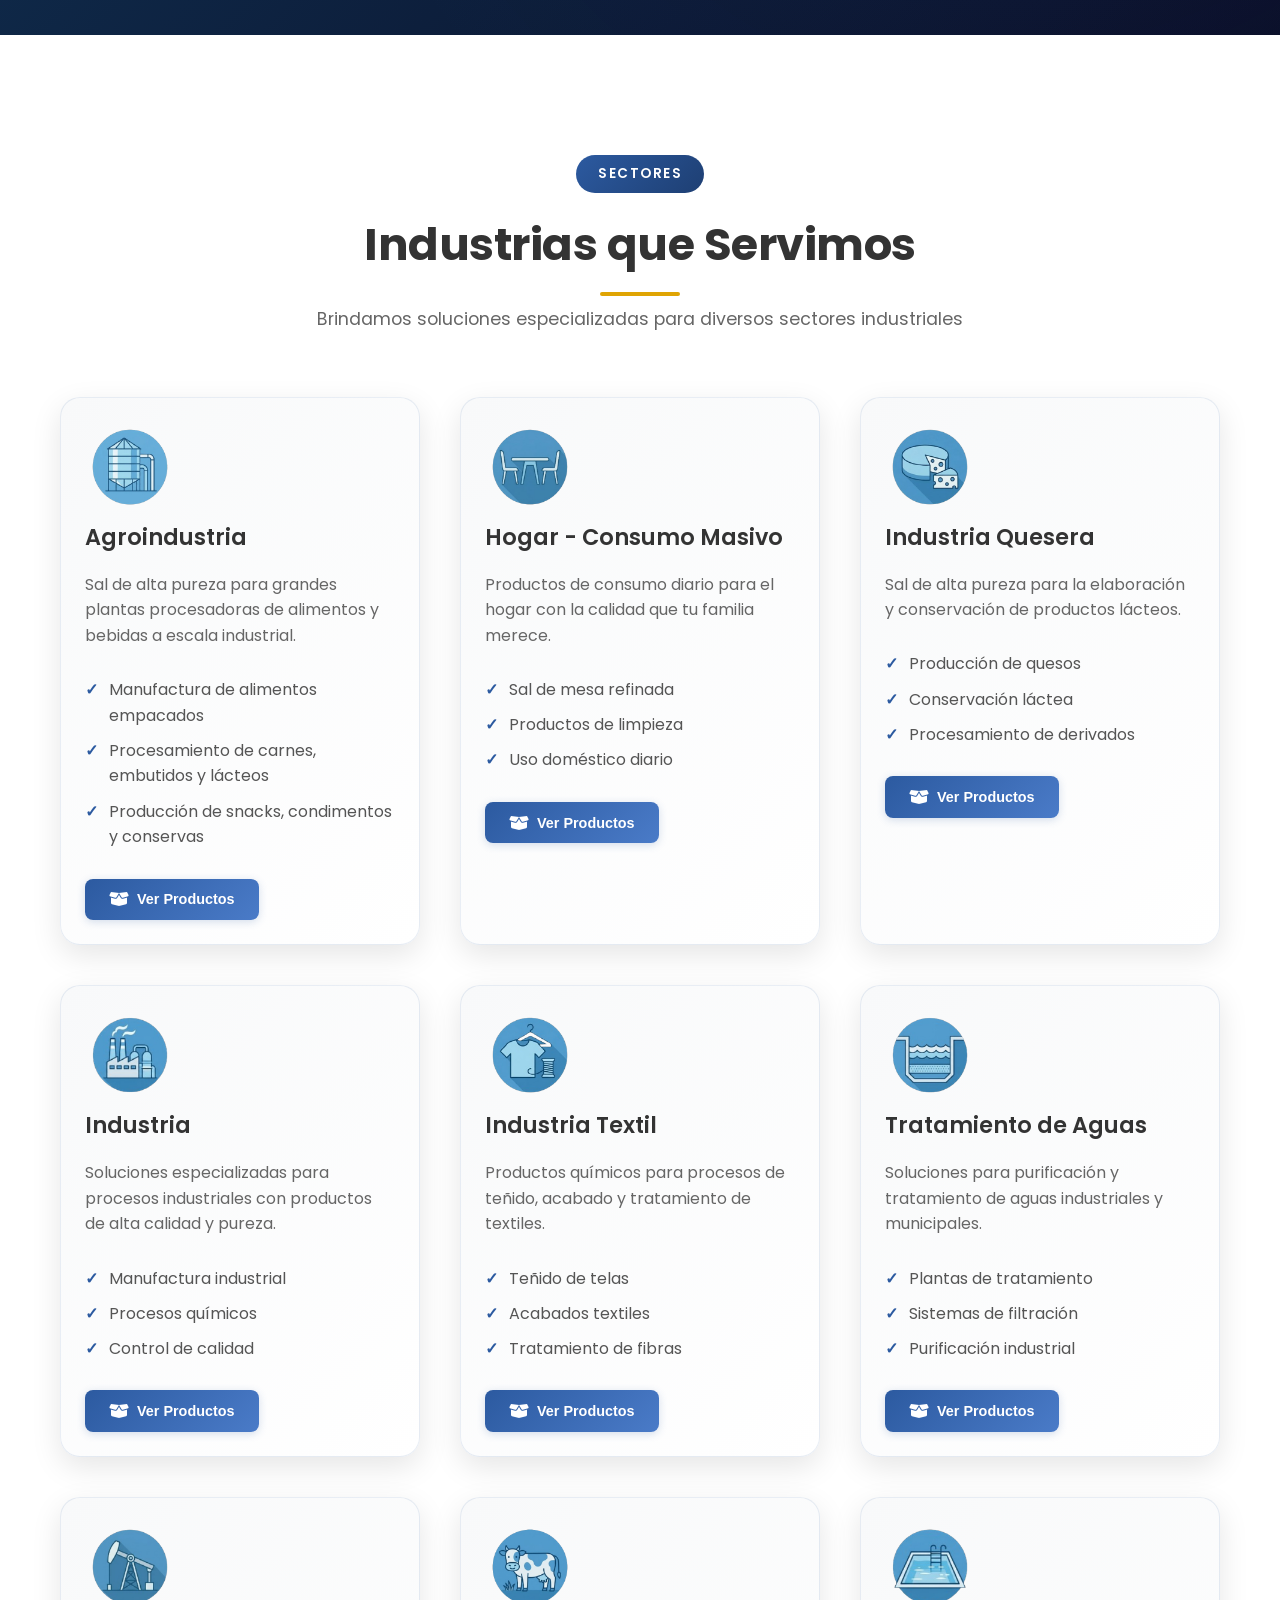
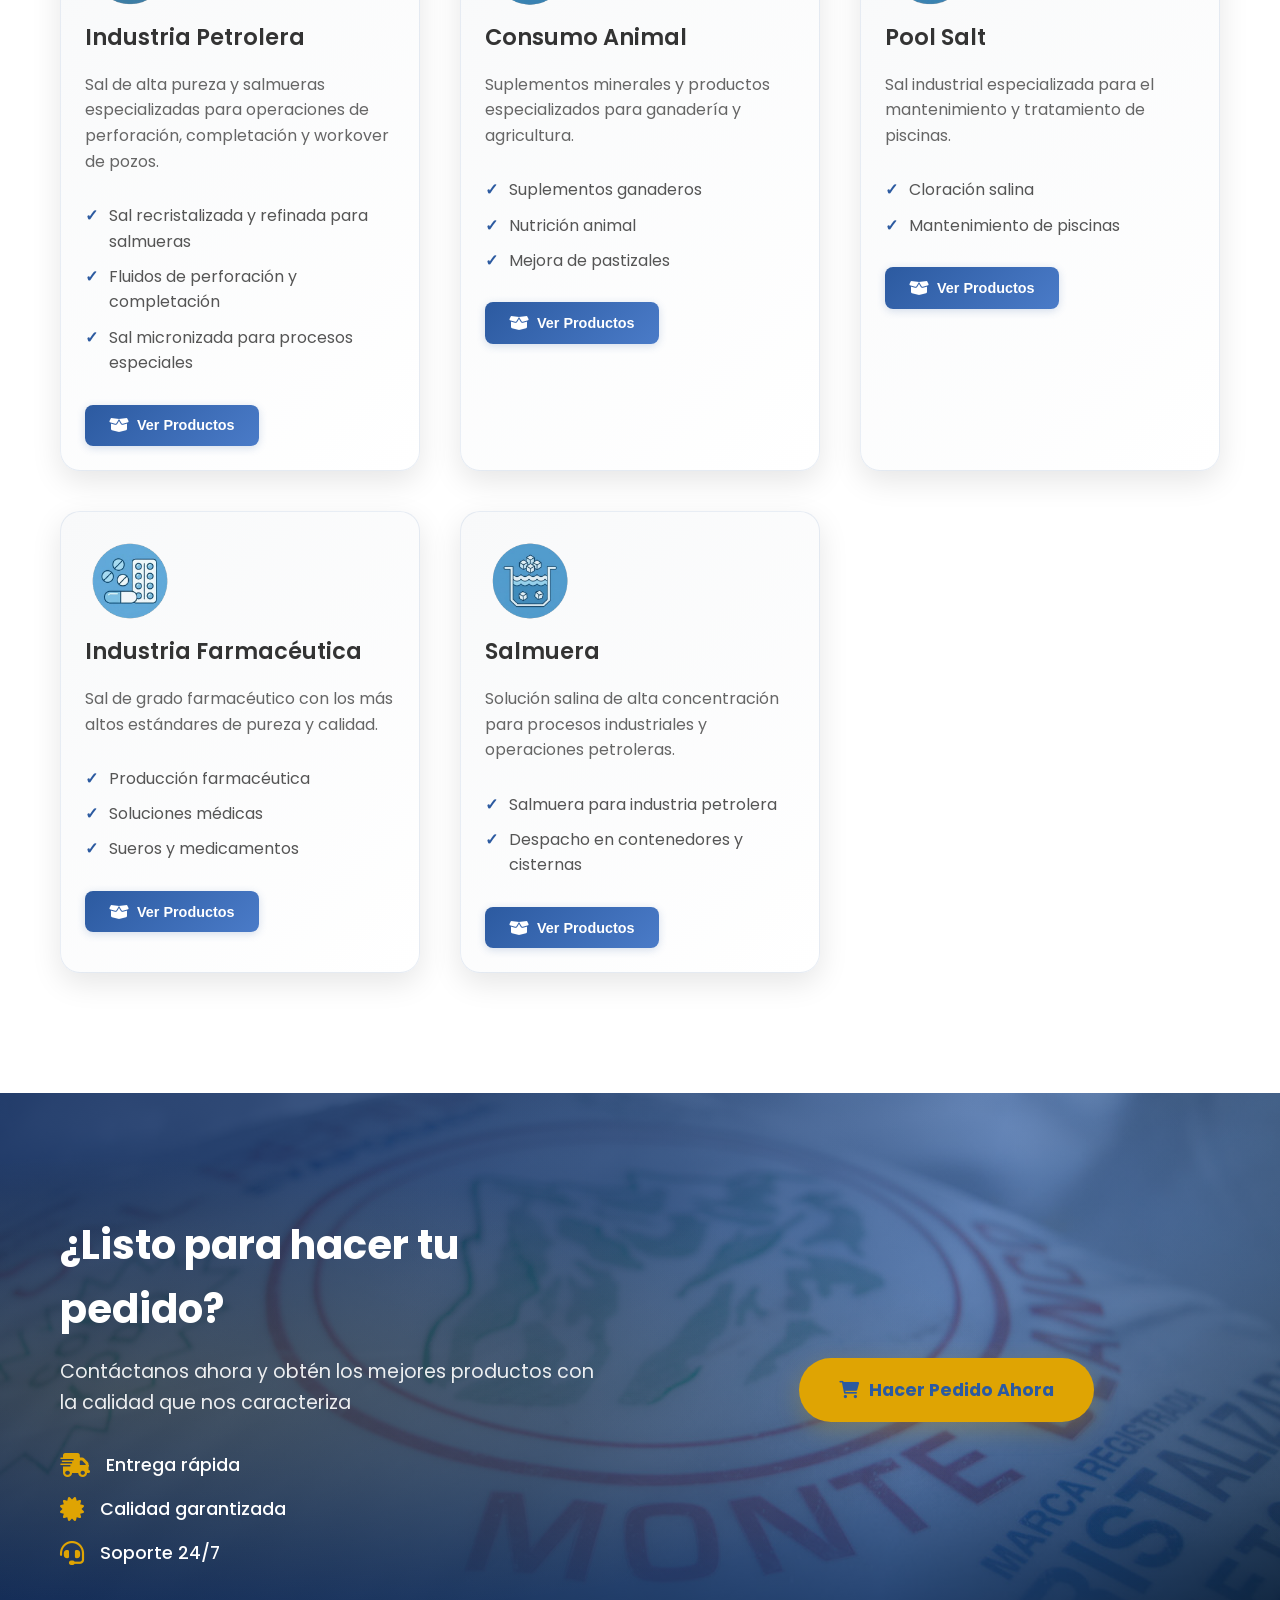
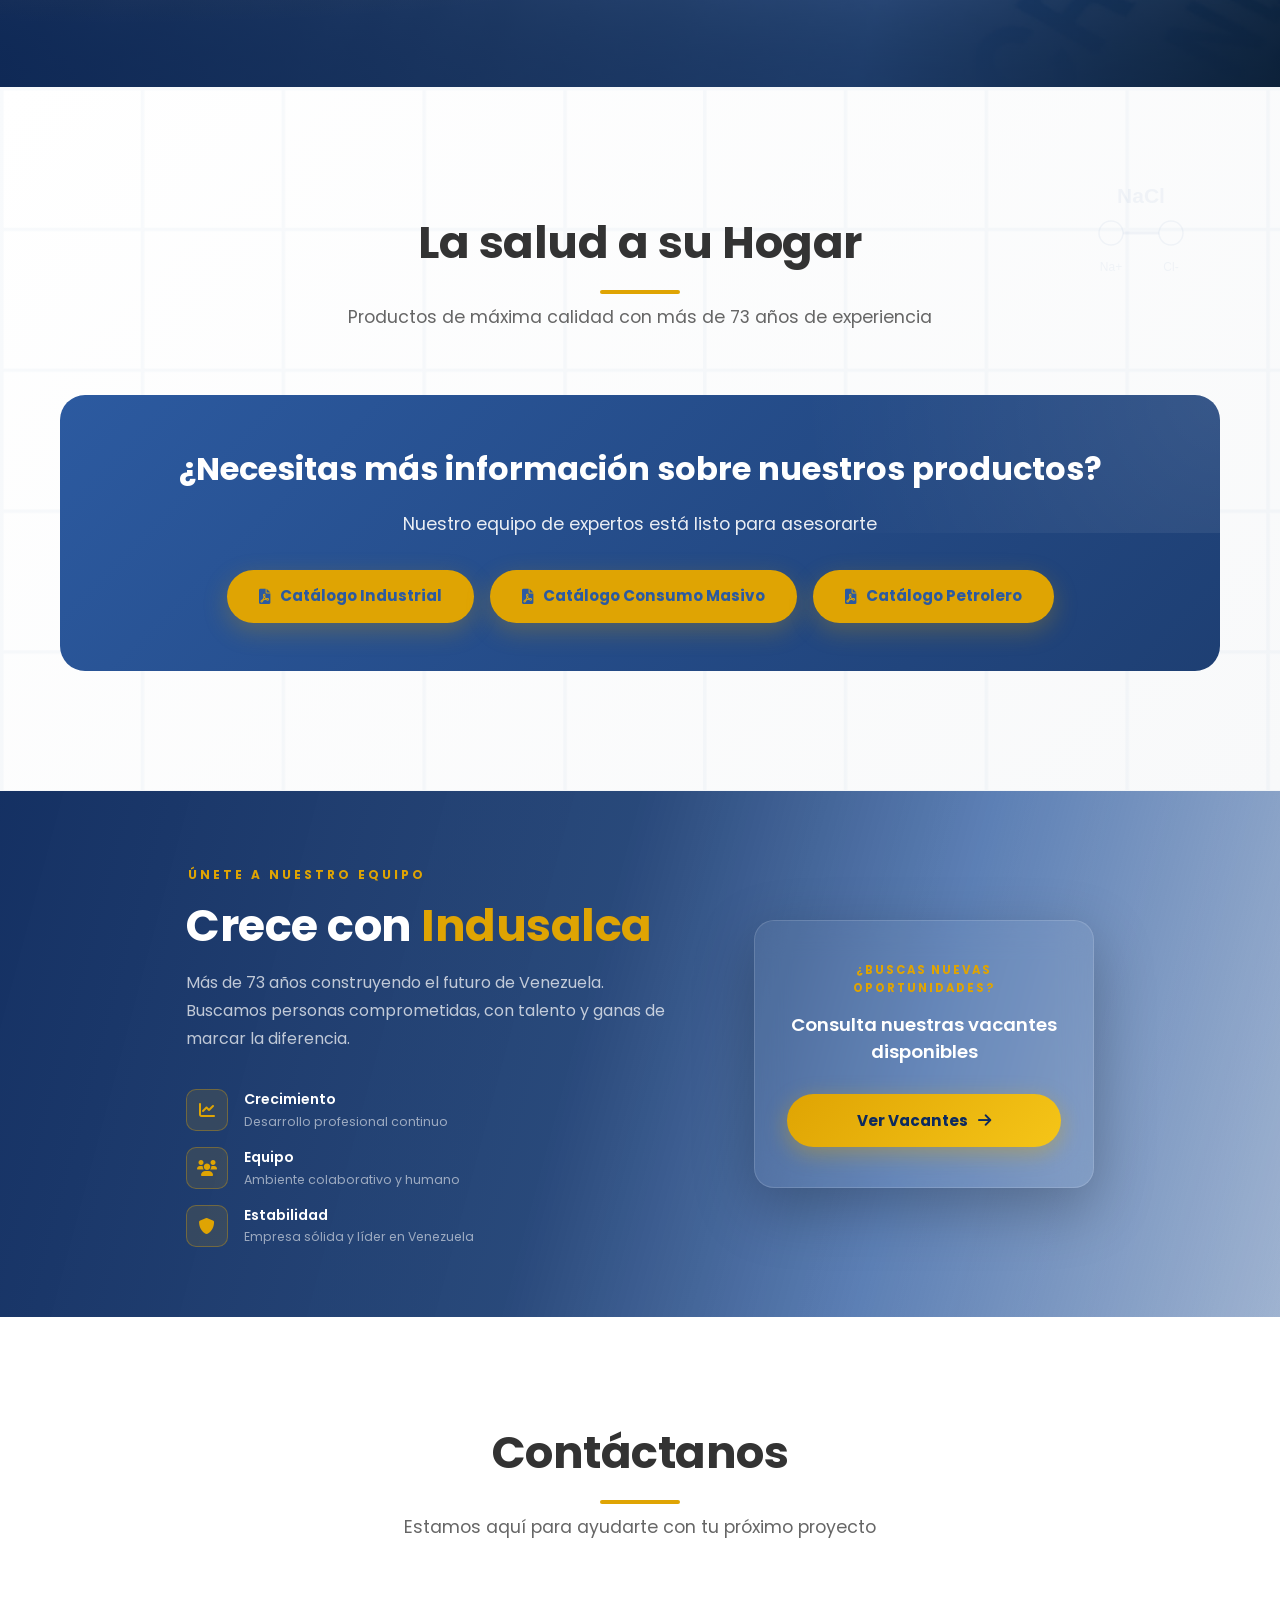
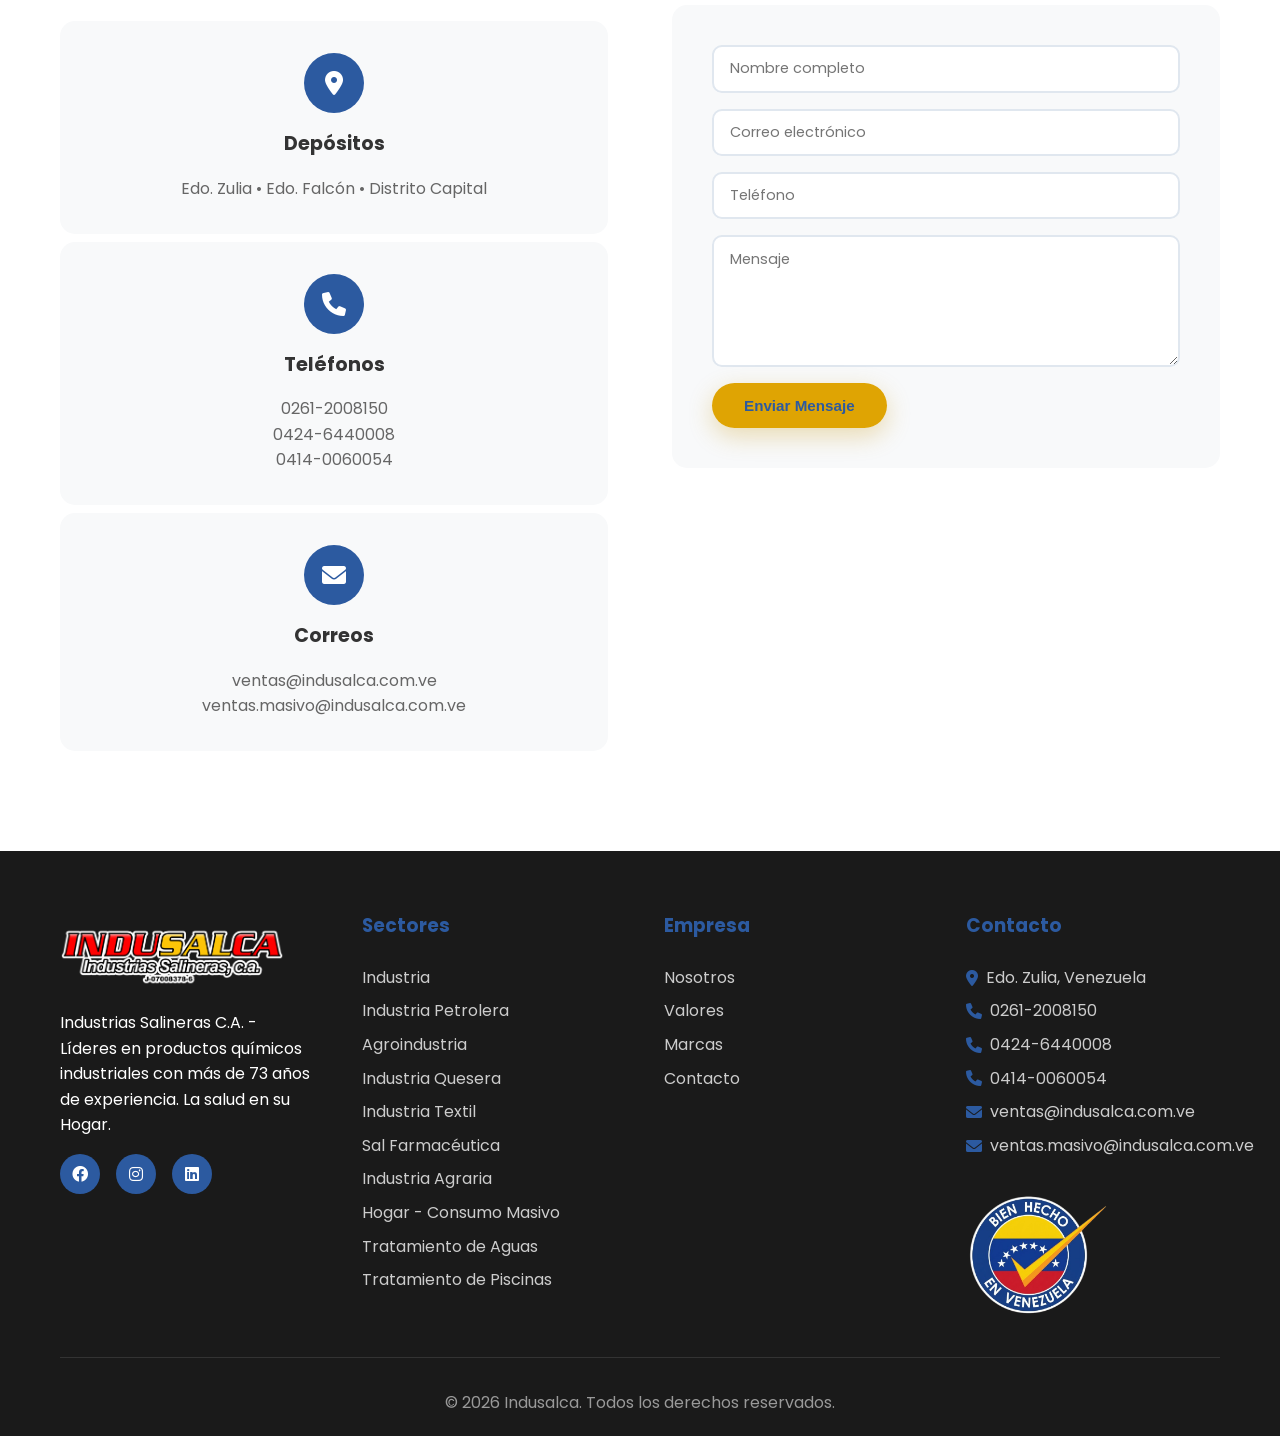
==== commit f47eccf6: "Nuevo producto: SAL RECRISTALIZADA SIN YODO NI FLUOR en piscinas, farmaceutica y aguas; ficha tecnic" ====
--- a/index.html
+++ b/index.html
@@ -617,7 +617,7 @@
                         <img src="catalogo/icono/piscinas.png" alt="Poul Salt">
                     </div>
                     <div class="industry-content">
-                        <h3>Poul Salt</h3>
+                        <h3>Pool Salt</h3>
                         <p>Sal industrial especializada para el mantenimiento y tratamiento de piscinas.</p>
                         <ul>
                             <li>Cloración salina</li>
--- a/styles.css
+++ b/styles.css
@@ -185,6 +185,8 @@
     left: 0;
     background: white;
     min-width: 220px;
+    max-height: 70vh;
+    overflow-y: auto;
     box-shadow: 0 4px 20px rgba(0, 0, 0, 0.15);
     border-radius: 8px;
     padding: 0.5rem 0;
@@ -1766,7 +1768,9 @@
     }
     
     .nav-item.dropdown.active .dropdown-menu {
-        max-height: 700px;
+        max-height: 55vh;
+        overflow-y: auto;
+        -webkit-overflow-scrolling: touch;
         border-top: 1px solid rgba(44, 90, 160, 0.15);
         border-left: 4px solid #2c5aa0;
     }
